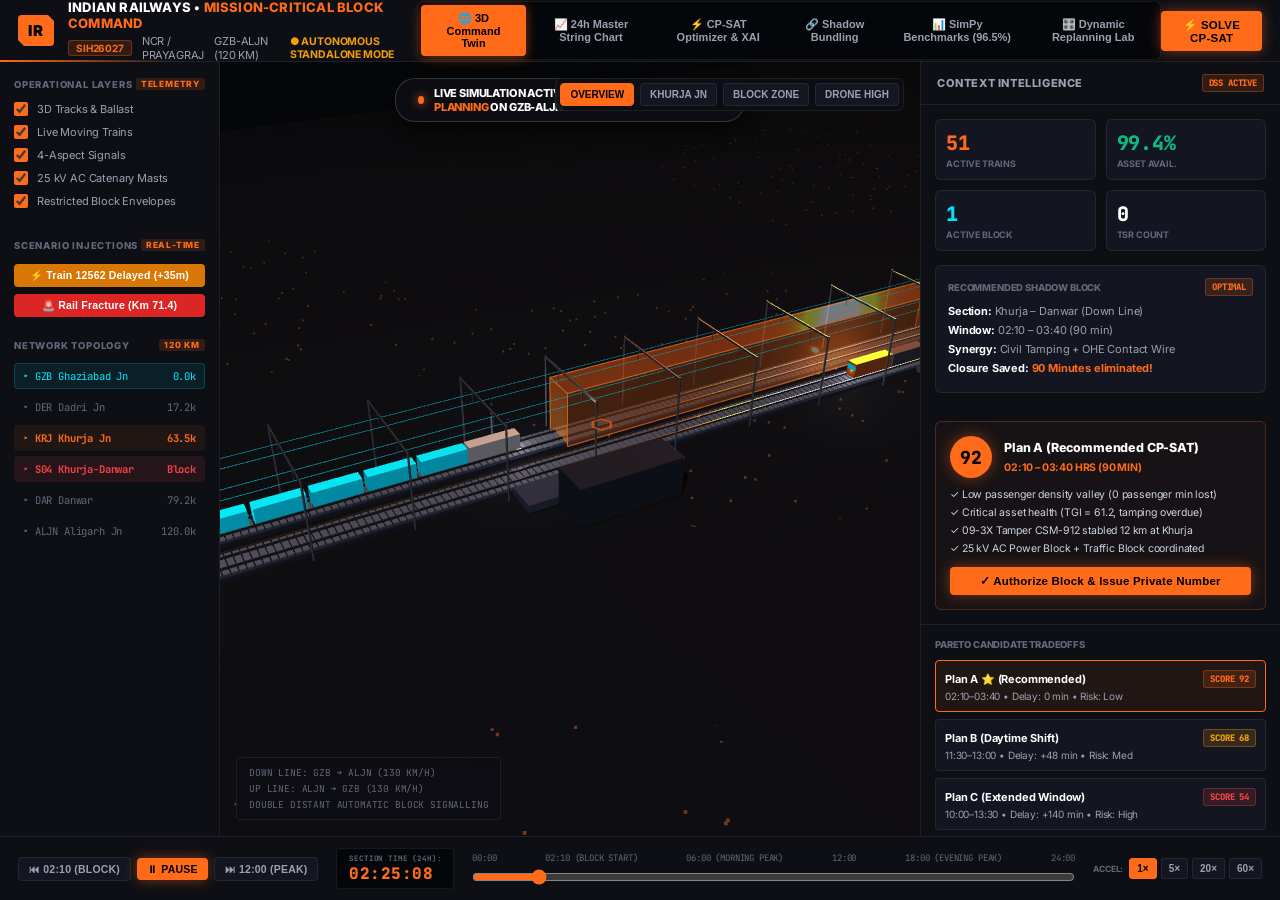
==== index.html @ 58ae0c74 "feat: SIH26027 AI-Powered Automatic Block Planning Engine with 3D Command Center" ====
<!DOCTYPE html>
<html lang="en">
<head>
  <meta charset="UTF-8">
  <meta name="viewport" content="width=device-width, initial-scale=1.0">
  <title>SIH26027 — Indian Railways Mission-Critical Block Command & Digital Twin</title>
  
  <!-- Fonts: Inter & JetBrains Mono -->
  <link rel="preconnect" href="https://fonts.googleapis.com">
  <link rel="preconnect" href="https://fonts.gstatic.com" crossorigin>
  <link href="https://fonts.googleapis.com/css2?family=Inter:wght@400;500;600;700;800;900&family=JetBrains+Mono:wght@500;700;800&display=swap" rel="stylesheet">

  <!-- Local Three.js with CDN Fallback -->
  <script src="js/three.min.js"></script>
  <script>window.THREE || document.write('<script src="https://cdnjs.cloudflare.com/ajax/libs/three.js/r128/three.min.js"><\/script>')</script>
  <script src="js/OrbitControls.js"></script>
  <script>window.THREE && window.THREE.OrbitControls || document.write('<script src="https://cdn.jsdelivr.net/npm/three@0.128.0/examples/js/controls/OrbitControls.js"><\/script>')</script>

  <style>
    :root {
      /* TROUT SOFTWARE / MOTION THE AGENCY INDUSTRIAL COLOR PALETTE */
      --bg-darkest: #07070a;
      --bg-panel: #0d0f15;
      --bg-card: #131620;
      --bg-card-hover: #1b1f2e;
      --bg-tactical: #0a0c11;
      
      --border-subtle: rgba(255, 255, 255, 0.07);
      --border-bright: rgba(255, 255, 255, 0.16);
      --border-chamfer: #222736;
      
      /* Primary Hero Accent: Trout Industrial Safety Orange */
      --trout-orange: #ff6b18;
      --trout-orange-glow: rgba(255, 107, 24, 0.45);
      --trout-orange-dim: rgba(255, 107, 24, 0.12);
      --trout-orange-hover: #ff8533;
      --trout-orange-deep: #e05300;

      /* Secondary Accents */
      --cyber-cyan: #00e5ff;
      --cyber-cyan-glow: rgba(0, 229, 255, 0.35);
      --defense-green: #10b981;
      --defense-amber: #f59e0b;
      --defense-red: #ef4444;

      --text-main: #ffffff;
      --text-muted: #9ba1b0;
      --text-dim: #61687a;
    }

    * {
      box-sizing: border-box;
      margin: 0;
      padding: 0;
      user-select: none;
    }

    body.command-center-body {
      font-family: 'Inter', -apple-system, BlinkMacSystemFont, "Segoe UI", Roboto, sans-serif;
      background-color: var(--bg-darkest);
      color: var(--text-main);
      height: 100vh;
      width: 100vw;
      overflow: hidden;
      display: flex;
      flex-direction: column;
      letter-spacing: -0.01em;
    }

    /* Honeycomb Ventilation Mesh Texture Motif */
    .chassis-mesh {
      background-image: radial-gradient(rgba(255, 255, 255, 0.05) 1.2px, transparent 1.2px);
      background-size: 8px 8px;
    }

    /* Tactical 45-Degree Chamfer Cuts */
    .chamfer-box {
      clip-path: polygon(0 0, calc(100% - 10px) 0, 100% 10px, 100% 100%, 10px 100%, 0 calc(100% - 10px));
    }

    .chamfer-tag {
      position: relative;
      clip-path: polygon(0 0, calc(100% - 6px) 0, 100% 6px, 100% 100%, 6px 100%, 0 calc(100% - 6px));
    }

    /* TOP COMMAND HUD & NAVIGATION */
    .cc-header {
      height: 62px;
      background: var(--bg-panel);
      border-bottom: 1px solid var(--border-subtle);
      display: flex;
      align-items: center;
      justify-content: space-between;
      padding: 0 18px;
      z-index: 30;
      position: relative;
    }

    .cc-header::after {
      content: '';
      position: absolute;
      bottom: -1px;
      left: 0;
      width: 180px;
      height: 2px;
      background: linear-gradient(90deg, var(--trout-orange), transparent);
    }

    .cc-brand {
      display: flex;
      align-items: center;
      gap: 14px;
    }

    .trout-hardware-badge {
      background: var(--trout-orange);
      color: #000;
      font-weight: 900;
      font-size: 15px;
      padding: 6px 10px;
      border-radius: 4px;
      letter-spacing: 1px;
      box-shadow: 0 0 16px var(--trout-orange-glow);
      display: flex;
      align-items: center;
      gap: 6px;
      clip-path: polygon(0 0, calc(100% - 6px) 0, 100% 6px, 100% 100%, 6px 100%, 0 calc(100% - 6px));
    }

    .cc-title-group {
      display: flex;
      flex-direction: column;
    }

    .cc-title {
      font-size: 13px;
      font-weight: 800;
      letter-spacing: 0.2px;
      color: #fff;
    }

    .cc-title .orange-highlight {
      color: var(--trout-orange);
    }

    .cc-meta {
      display: flex;
      align-items: center;
      gap: 10px;
      font-size: 11px;
      color: var(--text-muted);
      margin-top: 3px;
    }

    .meta-tag {
      background: rgba(255, 107, 24, 0.15);
      color: var(--trout-orange);
      border: 1px solid rgba(255, 107, 24, 0.3);
      padding: 1px 7px;
      font-weight: 700;
      font-size: 10px;
      border-radius: 3px;
    }

    .meta-status {
      font-weight: 700;
      display: inline-flex;
      align-items: center;
      gap: 5px;
      font-size: 10.5px;
    }
    .status-online { color: var(--defense-green); }
    .status-offline { color: var(--defense-amber); }

    /* Tactical Mode Tabs */
    .cc-mode-tabs {
      display: flex;
      align-items: center;
      background: #050609;
      border: 1px solid var(--border-subtle);
      border-radius: 6px;
      padding: 3px;
      gap: 3px;
    }

    .mode-tab-btn {
      background: transparent;
      border: none;
      color: var(--text-muted);
      font-size: 11px;
      font-weight: 700;
      padding: 7px 13px;
      border-radius: 4px;
      cursor: pointer;
      display: flex;
      align-items: center;
      gap: 6px;
      transition: all 0.18s ease;
    }

    .mode-tab-btn:hover {
      background: #141722;
      color: #fff;
    }

    .mode-tab-btn.active {
      background: var(--trout-orange);
      color: #000;
      font-weight: 800;
      box-shadow: 0 2px 12px var(--trout-orange-glow);
    }

    /* Buttons */
    .btn {
      padding: 7px 16px;
      font-size: 11.5px;
      font-weight: 800;
      border-radius: 4px;
      border: none;
      cursor: pointer;
      transition: all 0.15s ease;
      display: inline-flex;
      align-items: center;
      justify-content: center;
      gap: 6px;
      letter-spacing: 0.2px;
    }

    .btn-trout {
      background: var(--trout-orange);
      color: #000;
      box-shadow: 0 0 14px var(--trout-orange-glow);
    }
    .btn-trout:hover {
      background: var(--trout-orange-hover);
      box-shadow: 0 0 20px var(--trout-orange-glow);
    }

    .btn-success { background: #059669; color: #fff; }
    .btn-success:hover { background: #047857; }
    .btn-warning { background: #d97706; color: #fff; }
    .btn-warning:hover { background: #b45309; }
    .btn-danger { background: #dc2626; color: #fff; }
    .btn-danger:hover { background: #b91c1c; }
    .btn-secondary { background: #131620; color: var(--text-muted); border: 1px solid var(--border-subtle); }
    .btn-secondary:hover { background: #1f2333; color: #fff; }
    .btn-block { width: 100%; }
    .btn-sm { padding: 5px 10px; font-size: 10.5px; }

    /* VIEW PANELS CONTAINER */
    .cc-view-container {
      flex: 1;
      position: relative;
      overflow: hidden;
      display: flex;
    }

    .view-pane {
      position: absolute;
      top: 0;
      left: 0;
      right: 0;
      bottom: 0;
      display: none;
      opacity: 0;
      transition: opacity 0.2s ease-in-out;
      background: var(--bg-darkest);
    }

    .view-pane.active {
      display: flex;
      opacity: 1;
      z-index: 10;
    }

    /* ==========================================================================
       TAB 1: 3D DIGITAL TWIN VIEW
       ========================================================================== */
    .twin-3d-layout {
      width: 100%;
      height: 100%;
      display: grid;
      grid-template-columns: 220px 1fr 360px;
      position: relative;
      overflow: hidden;
    }

    /* Left Drawer */
    .cc-left-drawer {
      background: var(--bg-panel);
      border-right: 1px solid var(--border-subtle);
      padding: 16px 14px;
      display: flex;
      flex-direction: column;
      overflow-y: auto;
      z-index: 15;
    }

    .drawer-section {
      margin-bottom: 22px;
    }

    .drawer-title {
      font-size: 9.5px;
      color: var(--text-dim);
      font-weight: 800;
      letter-spacing: 0.8px;
      margin-bottom: 12px;
      text-transform: uppercase;
      display: flex;
      align-items: center;
      justify-content: space-between;
    }

    .drawer-title .badge-mini {
      background: rgba(255, 107, 24, 0.15);
      color: var(--trout-orange);
      font-size: 8.5px;
      padding: 1px 5px;
      border-radius: 2px;
    }

    .layer-checkbox {
      display: flex;
      align-items: center;
      gap: 9px;
      font-size: 11px;
      color: var(--text-muted);
      margin-bottom: 9px;
      cursor: pointer;
    }

    .layer-checkbox input[type="checkbox"] {
      accent-color: var(--trout-orange);
      width: 14px;
      height: 14px;
    }

    .layer-checkbox:hover { color: #fff; }

    .topology-tree {
      display: flex;
      flex-direction: column;
      gap: 5px;
      font-family: 'JetBrains Mono', monospace;
      font-size: 10.5px;
    }

    .tree-item {
      color: var(--text-dim);
      padding: 5px 8px;
      border-radius: 4px;
      cursor: pointer;
      display: flex;
      justify-content: space-between;
      transition: all 0.15s;
      border: 1px solid transparent;
    }

    .tree-item:hover { background: #141722; color: #fff; border-color: var(--border-subtle); }
    .tree-item.active { color: var(--cyber-cyan); background: rgba(0, 229, 255, 0.08); border-color: rgba(0, 229, 255, 0.2); }
    .tree-item.highlight { color: var(--trout-orange); font-weight: bold; background: rgba(255, 107, 24, 0.08); }
    .tree-item.danger { color: var(--defense-red); font-weight: bold; background: rgba(239, 68, 68, 0.1); }

    /* Center 3D Viewport */
    .cc-viewport {
      position: relative;
      background: #050608;
      overflow: hidden;
      width: 100%;
      height: 100%;
    }

    /* Tactical HUD Bounding Frame Motif */
    .hud-status-banner {
      position: absolute;
      top: 16px;
      left: 50%;
      transform: translateX(-50%);
      background: rgba(13, 15, 21, 0.92);
      border: 1px solid var(--border-bright);
      padding: 7px 22px;
      border-radius: 20px;
      font-size: 11px;
      font-weight: 800;
      color: #fff;
      display: flex;
      align-items: center;
      gap: 10px;
      box-shadow: 0 6px 20px rgba(0, 0, 0, 0.7);
      pointer-events: none;
      z-index: 10;
      backdrop-filter: blur(8px);
    }

    .hud-status-banner .orange-tag {
      color: var(--trout-orange);
    }

    .hud-pulse-dot {
      width: 8px;
      height: 8px;
      border-radius: 50%;
      background: var(--trout-orange);
      box-shadow: 0 0 10px var(--trout-orange);
      animation: pulse 1.6s infinite;
    }

    @keyframes pulse {
      0% { opacity: 0.3; transform: scale(0.9); }
      50% { opacity: 1; transform: scale(1.25); }
      100% { opacity: 0.3; transform: scale(0.9); }
    }

    .hud-view-indicator {
      position: absolute;
      bottom: 16px;
      left: 16px;
      background: rgba(13, 15, 21, 0.85);
      border: 1px solid var(--border-subtle);
      padding: 8px 12px;
      border-radius: 4px;
      font-size: 9.5px;
      font-family: 'JetBrains Mono', monospace;
      color: var(--text-dim);
      display: flex;
      flex-direction: column;
      gap: 3px;
      pointer-events: none;
      z-index: 10;
      backdrop-filter: blur(6px);
    }

    .cam-floating-bar {
      position: absolute;
      top: 16px;
      right: 16px;
      display: flex;
      gap: 6px;
      background: rgba(13, 15, 21, 0.9);
      border: 1px solid var(--border-subtle);
      padding: 4px;
      border-radius: 6px;
      z-index: 10;
      backdrop-filter: blur(6px);
    }

    .cam-preset-btn {
      background: #141722;
      border: 1px solid var(--border-subtle);
      color: var(--text-muted);
      font-size: 10px;
      font-weight: 700;
      padding: 5px 9px;
      border-radius: 4px;
      cursor: pointer;
      transition: all 0.15s ease;
    }

    .cam-preset-btn:hover { background: #202638; color: #fff; }
    .cam-preset-btn.active { background: var(--trout-orange); color: #000; font-weight: 800; border-color: var(--trout-orange); }

    /* Right Context Panel */
    .cc-right-panel {
      background: var(--bg-panel);
      border-left: 1px solid var(--border-subtle);
      display: flex;
      flex-direction: column;
      overflow-y: auto;
      z-index: 15;
    }

    .panel-section-header {
      padding: 12px 16px;
      border-bottom: 1px solid var(--border-subtle);
      display: flex;
      justify-content: space-between;
      align-items: center;
    }

    .panel-section-header h3 {
      font-size: 11px;
      font-weight: 800;
      letter-spacing: 0.6px;
      color: var(--text-muted);
      text-transform: uppercase;
    }

    .badge {
      font-size: 9px;
      font-weight: 800;
      padding: 2px 6px;
      border-radius: 3px;
      text-transform: uppercase;
      font-family: 'JetBrains Mono', monospace;
    }

    .badge-trout { background: rgba(255, 107, 24, 0.15); color: var(--trout-orange); border: 1px solid rgba(255, 107, 24, 0.3); }
    .badge-success { background: rgba(16, 185, 129, 0.15); color: var(--defense-green); border: 1px solid rgba(16, 185, 129, 0.3); }
    .badge-warning { background: rgba(245, 158, 11, 0.15); color: var(--defense-amber); border: 1px solid rgba(245, 158, 11, 0.3); }
    .badge-danger { background: rgba(239, 68, 68, 0.15); color: var(--defense-red); border: 1px solid rgba(239, 68, 68, 0.3); }

    .panel-scroll-content {
      padding: 14px;
    }

    .telemetry-box {
      background: var(--bg-card);
      border: 1px solid var(--border-subtle);
      border-radius: 6px;
      padding: 14px;
      position: relative;
    }

    .telemetry-box::before {
      content: '';
      position: absolute;
      top: 0;
      left: 0;
      width: 4px;
      height: 100%;
      background: var(--trout-orange);
      border-radius: 6px 0 0 6px;
    }

    .telemetry-header {
      display: flex;
      align-items: center;
      gap: 10px;
      border-bottom: 1px solid var(--border-subtle);
      padding-bottom: 10px;
      margin-bottom: 10px;
    }

    .train-badge {
      background: #000;
      color: var(--trout-orange);
      border: 1px solid var(--trout-orange);
      font-weight: 800;
      font-size: 13px;
      padding: 4px 8px;
      border-radius: 4px;
      font-family: 'JetBrains Mono', monospace;
    }

    .telemetry-header h4 {
      font-size: 12.5px;
      color: #fff;
    }

    .sub-text {
      font-size: 10px;
      color: var(--text-dim);
    }

    .telemetry-grid {
      display: grid;
      grid-template-columns: 1fr 1fr;
      gap: 10px;
      font-size: 11px;
    }

    .telemetry-item {
      display: flex;
      flex-direction: column;
    }

    .telemetry-item .lbl {
      font-size: 8.5px;
      color: var(--text-dim);
      font-weight: 700;
      text-transform: uppercase;
      font-family: 'JetBrains Mono', monospace;
    }

    .telemetry-item .val {
      font-weight: 700;
      color: #fff;
      margin-top: 2px;
    }

    .telemetry-item .val.highlight { color: var(--trout-orange); font-family: 'JetBrains Mono', monospace; font-size: 13px; }
    .telemetry-item .val.success { color: var(--defense-green); }
    .telemetry-item .val.cyan { color: var(--cyber-cyan); }

    .kpi-mini-grid {
      display: grid;
      grid-template-columns: 1fr 1fr;
      gap: 10px;
    }

    .mini-kpi {
      background: var(--bg-card);
      border: 1px solid var(--border-subtle);
      padding: 10px;
      border-radius: 6px;
      display: flex;
      flex-direction: column;
    }

    .mini-kpi .val {
      font-size: 20px;
      font-weight: 900;
      color: #fff;
      font-family: 'JetBrains Mono', monospace;
    }

    .mini-kpi .val.trout { color: var(--trout-orange); }
    .mini-kpi .val.success { color: var(--defense-green); }
    .mini-kpi .val.cyan { color: var(--cyber-cyan); }
    .mini-kpi .lbl { font-size: 9px; color: var(--text-dim); text-transform: uppercase; margin-top: 2px; font-weight: 700; }

    .status-summary {
      background: var(--bg-card);
      border: 1px solid var(--border-subtle);
      padding: 12px;
      border-radius: 6px;
      font-size: 11px;
    }

    .status-summary h5 {
      font-size: 9.5px;
      color: var(--text-dim);
      text-transform: uppercase;
      margin-bottom: 8px;
      font-weight: 800;
      display: flex;
      align-items: center;
      justify-content: space-between;
    }

    .summary-line {
      margin-bottom: 5px;
      color: var(--text-muted);
    }

    .summary-line strong { color: #fff; }
    .summary-line.trout { color: var(--trout-orange); font-weight: 700; }

    /* Explainable AI Scorecard Box */
    .xai-card-box {
      background: rgba(255, 107, 24, 0.04);
      border: 1px solid rgba(255, 107, 24, 0.25);
      border-radius: 6px;
      padding: 14px;
      margin: 14px;
      position: relative;
    }

    .score-row {
      display: flex;
      align-items: center;
      gap: 12px;
      margin-bottom: 10px;
    }

    .score-circle-sm {
      width: 42px;
      height: 42px;
      background: var(--trout-orange);
      color: #000;
      border-radius: 50%;
      display: flex;
      align-items: center;
      justify-content: center;
      font-size: 18px;
      font-weight: 900;
      font-family: 'JetBrains Mono', monospace;
      box-shadow: 0 0 16px var(--trout-orange-glow);
    }

    .score-heading { font-size: 12.5px; color: #fff; font-weight: 800; }
    .score-sub { font-size: 10.5px; color: var(--trout-orange); font-weight: 700; }

    .xai-bullet-list {
      display: flex;
      flex-direction: column;
      gap: 5px;
      font-size: 10.5px;
      color: #cbd5e1;
      margin-bottom: 12px;
    }

    .multi-plan-box {
      padding: 14px;
      border-top: 1px solid var(--border-subtle);
    }

    .multi-plan-title {
      font-size: 9.5px;
      color: var(--text-dim);
      text-transform: uppercase;
      font-weight: 800;
      margin-bottom: 10px;
    }

    .plan-item {
      background: var(--bg-card);
      border: 1px solid var(--border-subtle);
      padding: 9px;
      border-radius: 4px;
      margin-bottom: 7px;
      cursor: pointer;
      transition: all 0.15s;
    }

    .plan-item:hover { background: var(--bg-card-hover); border-color: var(--border-bright); }
    .plan-item.selected { border-color: var(--trout-orange); background: rgba(255, 107, 24, 0.08); }

    .plan-header {
      display: flex;
      justify-content: space-between;
      align-items: center;
      font-size: 11px;
    }

    .plan-meta {
      font-size: 10px;
      color: var(--text-muted);
      margin-top: 2px;
    }

    /* BOTTOM 4D TIMELINE BAR */
    .cc-timeline-footer {
      height: 64px;
      background: var(--bg-panel);
      border-top: 1px solid var(--border-subtle);
      display: flex;
      align-items: center;
      padding: 0 18px;
      gap: 18px;
      z-index: 25;
    }

    .playback-controls {
      display: flex;
      align-items: center;
      gap: 6px;
    }

    .timeline-clock-box {
      background: #050609;
      border: 1px solid var(--border-subtle);
      padding: 4px 12px;
      border-radius: 4px;
      display: flex;
      flex-direction: column;
    }

    .clock-label { font-size: 7.5px; color: var(--text-dim); font-weight: 700; font-family: 'JetBrains Mono', monospace; }
    .clock-val {
      font-family: 'JetBrains Mono', monospace;
      font-size: 16px;
      font-weight: 800;
      color: var(--trout-orange);
      letter-spacing: 0.5px;
    }

    .timeline-slider-container {
      flex: 1;
      display: flex;
      flex-direction: column;
      gap: 5px;
    }

    .timeline-ticks {
      display: flex;
      justify-content: space-between;
      font-size: 9px;
      color: var(--text-dim);
      font-family: 'JetBrains Mono', monospace;
    }

    .timeline-slider-container input[type="range"] {
      width: 100%;
      accent-color: var(--trout-orange);
      cursor: pointer;
    }

    .speed-controls {
      display: flex;
      align-items: center;
      gap: 4px;
    }

    .speed-lbl { font-size: 8.5px; color: var(--text-dim); font-weight: 700; margin-right: 2px; }
    .speed-btn {
      background: #131620;
      border: 1px solid var(--border-subtle);
      color: var(--text-muted);
      font-size: 10px;
      font-weight: 700;
      padding: 4px 7px;
      border-radius: 3px;
      cursor: pointer;
    }
    .speed-btn:hover { background: #202638; color: #fff; }
    .speed-btn.active { background: var(--trout-orange); color: #000; font-weight: 800; border-color: var(--trout-orange); }

    /* ==========================================================================
       TAB 2: MASTER TRAIN GRAPH (TIME-DISTANCE STRING CHART)
       ========================================================================== */
    .graph-view-layout {
      width: 100%;
      height: 100%;
      display: flex;
      flex-direction: column;
      padding: 18px;
      background: #050608;
      overflow: hidden;
    }

    .graph-toolbar {
      display: flex;
      align-items: center;
      justify-content: space-between;
      margin-bottom: 12px;
      background: var(--bg-panel);
      padding: 10px 18px;
      border-radius: 6px;
      border: 1px solid var(--border-subtle);
    }

    .graph-legend {
      display: flex;
      align-items: center;
      gap: 18px;
      font-size: 11px;
    }

    .legend-item {
      display: flex;
      align-items: center;
      gap: 7px;
    }

    .legend-line {
      width: 22px;
      height: 3px;
      border-radius: 2px;
    }

    .legend-block {
      width: 18px;
      height: 12px;
      border-radius: 2px;
    }

    .graph-canvas-wrapper {
      flex: 1;
      position: relative;
      background: #090a0f;
      border: 1px solid var(--border-subtle);
      border-radius: 6px;
      overflow: hidden;
    }

    #timeDistanceCanvas {
      width: 100%;
      height: 100%;
      display: block;
    }

    /* ==========================================================================
       TAB 3: CP-SAT OPTIMIZER & XAI
       ========================================================================== */
    .deck-layout {
      width: 100%;
      height: 100%;
      padding: 22px;
      overflow-y: auto;
      display: flex;
      flex-direction: column;
      gap: 22px;
      background: #06070a;
    }

    .deck-grid-2 {
      display: grid;
      grid-template-columns: 1fr 1fr;
      gap: 20px;
    }

    .deck-grid-3 {
      display: grid;
      grid-template-columns: 1fr 1fr 1fr;
      gap: 20px;
    }

    .card {
      background: var(--bg-panel);
      border: 1px solid var(--border-subtle);
      border-radius: 6px;
      padding: 18px;
      display: flex;
      flex-direction: column;
      position: relative;
    }

    .card-title {
      font-size: 12.5px;
      font-weight: 800;
      color: #fff;
      margin-bottom: 14px;
      display: flex;
      align-items: center;
      justify-content: space-between;
      letter-spacing: 0.2px;
    }

    .param-control-group {
      display: flex;
      flex-direction: column;
      gap: 16px;
    }

    .param-row {
      display: flex;
      flex-direction: column;
      gap: 5px;
    }

    .param-label-row {
      display: flex;
      justify-content: space-between;
      font-size: 11px;
      font-weight: 700;
    }

    .param-row input[type="range"] {
      accent-color: var(--trout-orange);
      cursor: pointer;
    }

    .math-formula-box {
      background: #050609;
      border: 1px solid var(--border-subtle);
      padding: 16px;
      border-radius: 4px;
      font-family: 'JetBrains Mono', monospace;
      font-size: 11px;
      color: var(--cyber-cyan);
      line-height: 1.65;
    }

    .pareto-card {
      background: var(--bg-card);
      border: 1px solid var(--border-subtle);
      border-radius: 6px;
      padding: 16px;
      position: relative;
    }

    .pareto-card.recommended {
      border-color: var(--trout-orange);
      box-shadow: 0 0 18px var(--trout-orange-glow);
    }

    .pareto-badge {
      position: absolute;
      top: 12px;
      right: 12px;
    }

    .metric-table {
      width: 100%;
      border-collapse: collapse;
      font-size: 11px;
      margin-top: 10px;
    }

    .metric-table th, .metric-table td {
      padding: 7px 9px;
      text-align: left;
      border-bottom: 1px solid var(--border-subtle);
    }

    .metric-table th { color: var(--text-dim); font-size: 10px; text-transform: uppercase; }

    /* ==========================================================================
       TAB 4: SHADOW BUNDLING MATRIX
       ========================================================================== */
    .bundling-comparison-row {
      display: grid;
      grid-template-columns: 1fr 60px 1fr;
      align-items: center;
      gap: 20px;
      margin-bottom: 20px;
    }

    .comparison-side {
      background: var(--bg-panel);
      border: 1px solid var(--border-subtle);
      border-radius: 6px;
      padding: 18px;
    }

    .comparison-arrow {
      display: flex;
      align-items: center;
      justify-content: center;
      font-size: 26px;
      color: var(--trout-orange);
      font-weight: 900;
    }

    /* ==========================================================================
       TAB 5: SIMPY BENCHMARKS VIEW
       ========================================================================== */
    .benchmark-hero-banner {
      background: linear-gradient(135deg, rgba(255, 107, 24, 0.12), rgba(0, 229, 255, 0.06));
      border: 1px solid var(--trout-orange);
      padding: 20px 26px;
      border-radius: 6px;
      display: flex;
      align-items: center;
      justify-content: space-between;
      box-shadow: 0 0 20px rgba(255, 107, 24, 0.15);
    }

    .hero-stat-box {
      text-align: right;
    }

    .hero-stat-val {
      font-size: 36px;
      font-weight: 900;
      color: var(--trout-orange);
      font-family: 'JetBrains Mono', monospace;
    }

    .hero-stat-lbl {
      font-size: 11px;
      color: var(--text-muted);
      text-transform: uppercase;
      font-weight: 700;
    }

    .bar-chart-container {
      display: flex;
      flex-direction: column;
      gap: 15px;
      margin-top: 14px;
    }

    .bar-chart-row {
      display: flex;
      flex-direction: column;
      gap: 4px;
    }

    .bar-label-row {
      display: flex;
      justify-content: space-between;
      font-size: 11px;
      font-weight: 700;
    }

    .bar-track {
      height: 24px;
      background: #0c0e14;
      border-radius: 4px;
      overflow: hidden;
      position: relative;
    }

    .bar-fill {
      height: 100%;
      display: flex;
      align-items: center;
      padding-left: 10px;
      font-size: 10px;
      font-weight: 800;
      color: #fff;
      transition: width 0.8s cubic-bezier(0.16, 1, 0.3, 1);
      font-family: 'JetBrains Mono', monospace;
    }

    /* ==========================================================================
       TAB 6: DYNAMIC REPLANNING LAB
       ========================================================================== */
    .replanner-grid {
      display: grid;
      grid-template-columns: 380px 1fr;
      gap: 20px;
      height: 100%;
    }

    .audit-log-box {
      background: #050608;
      border: 1px solid var(--border-subtle);
      border-radius: 4px;
      padding: 14px;
      font-family: 'JetBrains Mono', monospace;
      font-size: 10.5px;
      flex: 1;
      overflow-y: auto;
      display: flex;
      flex-direction: column;
      gap: 6px;
    }

    .log-entry {
      color: var(--text-muted);
    }

    .log-entry.trout { color: var(--trout-orange); font-weight: bold; }
    .log-entry.cyan { color: var(--cyber-cyan); }
    .log-entry.success { color: var(--defense-green); }
    .log-entry.danger { color: var(--defense-red); }

    /* ==========================================================================
       MODALS & TOAST NOTIFICATIONS
       ========================================================================== */
    .modal-backdrop {
      position: fixed;
      top: 0;
      left: 0;
      right: 0;
      bottom: 0;
      background: rgba(0, 0, 0, 0.82);
      backdrop-filter: blur(6px);
      display: flex;
      align-items: center;
      justify-content: center;
      z-index: 100;
      opacity: 0;
      pointer-events: none;
      transition: opacity 0.2s;
    }

    .modal-backdrop.active {
      opacity: 1;
      pointer-events: auto;
    }

    .modal-window {
      background: var(--bg-panel);
      border: 1px solid var(--trout-orange);
      border-radius: 6px;
      width: 530px;
      box-shadow: 0 10px 40px rgba(0, 0, 0, 0.9), 0 0 25px var(--trout-orange-glow);
      overflow: hidden;
      display: flex;
      flex-direction: column;
    }

    .modal-header {
      padding: 16px 20px;
      background: #07090e;
      border-bottom: 1px solid var(--border-subtle);
      display: flex;
      justify-content: space-between;
      align-items: center;
    }

    .modal-header h3 { font-size: 13px; font-weight: 800; color: #fff; }
    .modal-close-btn {
      background: transparent;
      border: none;
      color: var(--text-dim);
      font-size: 18px;
      cursor: pointer;
    }
    .modal-close-btn:hover { color: #fff; }

    .modal-body {
      padding: 20px;
      display: flex;
      flex-direction: column;
      gap: 15px;
      font-size: 12px;
    }

    .modal-footer {
      padding: 14px 20px;
      background: #07090e;
      border-top: 1px solid var(--border-subtle);
      display: flex;
      justify-content: flex-end;
      gap: 10px;
    }

    .pn-display-box {
      background: rgba(255, 107, 24, 0.1);
      border: 1px solid var(--trout-orange);
      padding: 16px;
      border-radius: 4px;
      text-align: center;
    }

    .pn-code {
      font-family: 'JetBrains Mono', monospace;
      font-size: 26px;
      font-weight: 900;
      color: var(--trout-orange);
      letter-spacing: 3px;
    }

    /* Toast */
    .toast-container {
      position: fixed;
      bottom: 78px;
      right: 22px;
      display: flex;
      flex-direction: column;
      gap: 8px;
      z-index: 99;
      pointer-events: none;
    }

    .toast {
      background: rgba(13, 15, 21, 0.96);
      border: 1px solid var(--trout-orange);
      color: #fff;
      padding: 11px 18px;
      border-radius: 4px;
      font-size: 11px;
      font-weight: 700;
      box-shadow: 0 4px 20px rgba(0,0,0,0.6), 0 0 15px var(--trout-orange-glow);
      display: flex;
      align-items: center;
      gap: 10px;
      animation: slideIn 0.3s ease;
    }

    @keyframes slideIn {
      from { transform: translateY(12px); opacity: 0; }
      to { transform: translateY(0); opacity: 1; }
    }
  </style>
</head>
<body class="command-center-body">

  <!-- TOP COMMAND HUD & NAVIGATION -->
  <header class="cc-header">
    <div class="cc-brand">
      <div class="trout-hardware-badge">IR</div>
      <div class="cc-title-group">
        <div class="cc-title">
          INDIAN RAILWAYS • <span class="orange-highlight">MISSION-CRITICAL BLOCK COMMAND</span>
        </div>
        <div class="cc-meta">
          <span class="meta-tag">SIH26027</span>
          <span>NCR / PRAYAGRAJ</span>
          <span>GZB-ALJN (120 KM)</span>
          <span id="backendStatusBadge" class="meta-status status-online">● BACKEND CONNECTED (:8000)</span>
        </div>
      </div>
    </div>

    <!-- Navigation Tabs -->
    <nav class="cc-mode-tabs">
      <button class="mode-tab-btn active" data-view="twin3d">🌐 3D Command Twin</button>
      <button class="mode-tab-btn" data-view="masterGraph">📈 24h Master String Chart</button>
      <button class="mode-tab-btn" data-view="optimizerDeck">⚡ CP-SAT Optimizer & XAI</button>
      <button class="mode-tab-btn" data-view="bundlingMatrix">🔗 Shadow Bundling</button>
      <button class="mode-tab-btn" data-view="simulationBenchmarks">📊 SimPy Benchmarks (96.5%)</button>
      <button class="mode-tab-btn" data-view="replanningLab">🎛️ Dynamic Replanning Lab</button>
    </nav>

    <!-- Quick Actions -->
    <div class="cc-header-actions">
      <button class="btn btn-trout" id="btnSolveGlobalCPSAT">
        ⚡ SOLVE CP-SAT
      </button>
    </div>
  </header>

  <!-- VIEW CONTAINERS -->
  <div class="cc-view-container">

    <!-- ====================================================================
         VIEW 1: 3D COMMAND TWIN
         ==================================================================== -->
    <section class="view-pane active" id="view-twin3d">
      <div class="twin-3d-layout">
        
        <!-- Left Operational Layers Drawer -->
        <aside class="cc-left-drawer chassis-mesh">
          <div class="drawer-section">
            <h4 class="drawer-title">
              <span>OPERATIONAL LAYERS</span>
              <span class="badge-mini">TELEMETRY</span>
            </h4>
            <label class="layer-checkbox">
              <input type="checkbox" id="toggleTracks" checked>
              <span>3D Tracks & Ballast</span>
            </label>
            <label class="layer-checkbox">
              <input type="checkbox" id="toggleTrains" checked>
              <span>Live Moving Trains</span>
            </label>
            <label class="layer-checkbox">
              <input type="checkbox" id="toggleSignals" checked>
              <span>4-Aspect Signals</span>
            </label>
            <label class="layer-checkbox">
              <input type="checkbox" id="toggleOHE" checked>
              <span>25 kV AC Catenary Masts</span>
            </label>
            <label class="layer-checkbox">
              <input type="checkbox" id="toggleBlocks" checked>
              <span>Restricted Block Envelopes</span>
            </label>
          </div>

          <div class="drawer-section">
            <h4 class="drawer-title">
              <span>SCENARIO INJECTIONS</span>
              <span class="badge-mini">REAL-TIME</span>
            </h4>
            <button class="btn btn-warning btn-block btn-sm" id="btnTwinInjectDelay">
              ⚡ Train 12562 Delayed (+35m)
            </button>
            <button class="btn btn-danger btn-block btn-sm" id="btnTwinEmergencyFracture" style="margin-top: 7px;">
              🚨 Rail Fracture (Km 71.4)
            </button>
          </div>

          <div class="drawer-section" style="flex: 1;">
            <h4 class="drawer-title">
              <span>NETWORK TOPOLOGY</span>
              <span class="badge-mini">120 KM</span>
            </h4>
            <div class="topology-tree">
              <div class="tree-item active" data-st="GZB"><span>▸ GZB Ghaziabad Jn</span><span>0.0k</span></div>
              <div class="tree-item" data-st="DER"><span>▸ DER Dadri Jn</span><span>17.2k</span></div>
              <div class="tree-item highlight" data-st="KRJ"><span>▸ KRJ Khurja Jn</span><span>63.5k</span></div>
              <div class="tree-item danger" data-st="KRJ_DAR"><span>▸ S04 Khurja-Danwar</span><span>Block</span></div>
              <div class="tree-item" data-st="DAR"><span>▸ DAR Danwar</span><span>79.2k</span></div>
              <div class="tree-item" data-st="ALJN"><span>▸ ALJN Aligarh Jn</span><span>120.0k</span></div>
            </div>
          </div>
        </aside>

        <!-- Center 3D WebGL Canvas -->
        <main class="cc-viewport" id="canvas3DContainer">
          <div class="hud-status-banner">
            <span class="hud-pulse-dot"></span>
            <span id="hudStatusText">LIVE SIMULATION ACTIVE • <span class="orange-tag">AUTONOMOUS BLOCK PLANNING</span> ON GZB-ALJN</span>
          </div>

          <div class="hud-view-indicator">
            <span>DOWN LINE: GZB ➔ ALJN (130 KM/H)</span>
            <span>UP LINE: ALJN ➔ GZB (130 KM/H)</span>
            <span>DOUBLE DISTANT AUTOMATIC BLOCK SIGNALLING</span>
          </div>

          <div class="cam-floating-bar">
            <button class="cam-preset-btn active" data-preset="overview">OVERVIEW</button>
            <button class="cam-preset-btn" data-preset="station_focus">KHURJA JN</button>
            <button class="cam-preset-btn" data-preset="block_focus">BLOCK ZONE</button>
            <button class="cam-preset-btn" data-preset="isometric_high">DRONE HIGH</button>
          </div>
        </main>

        <!-- Right Intelligence & Telemetry Drawer -->
        <aside class="cc-right-panel chassis-mesh">
          <div class="panel-section-header">
            <h3>CONTEXT INTELLIGENCE</h3>
            <span class="badge badge-trout">DSS ACTIVE</span>
          </div>

          <div id="telemetryPanelContent" class="panel-scroll-content">
            <div class="default-overview-box">
              <div class="kpi-mini-grid">
                <div class="mini-kpi">
                  <span class="val trout">51</span>
                  <span class="lbl">Active Trains</span>
                </div>
                <div class="mini-kpi">
                  <span class="val success">99.4%</span>
                  <span class="lbl">Asset Avail.</span>
                </div>
                <div class="mini-kpi">
                  <span class="val cyan">1</span>
                  <span class="lbl">Active Block</span>
                </div>
                <div class="mini-kpi">
                  <span class="val warning">0</span>
                  <span class="lbl">TSR Count</span>
                </div>
              </div>

              <div class="status-summary" style="margin-top: 14px;">
                <h5>
                  <span>RECOMMENDED SHADOW BLOCK</span>
                  <span class="badge badge-trout">OPTIMAL</span>
                </h5>
                <p class="summary-line"><strong>Section:</strong> Khurja – Danwar (Down Line)</p>
                <p class="summary-line"><strong>Window:</strong> 02:10 – 03:40 (90 min)</p>
                <p class="summary-line"><strong>Synergy:</strong> Civil Tamping + OHE Contact Wire</p>
                <p class="summary-line trout"><strong>Closure Saved:</strong> 90 Minutes eliminated!</p>
              </div>
            </div>
          </div>

          <!-- Explainable AI Scorecard Box -->
          <div class="xai-card-box">
            <div class="score-row">
              <div class="score-circle-sm" id="scoreCircleVal">92</div>
              <div>
                <h4 class="score-heading">Plan A (Recommended CP-SAT)</h4>
                <span class="score-sub" id="hudRecommendedWindow">02:10 – 03:40 HRS (90 MIN)</span>
              </div>
            </div>

            <div class="xai-bullet-list">
              <div>✓ Low passenger density valley (0 passenger min lost)</div>
              <div>✓ Critical asset health (TGI = 61.2, tamping overdue)</div>
              <div>✓ 09-3X Tamper CSM-912 stabled 12 km at Khurja</div>
              <div>✓ 25 kV AC Power Block + Traffic Block coordinated</div>
            </div>

            <button class="btn btn-trout btn-block" id="btnOpenAuthModal">
              ✓ Authorize Block & Issue Private Number
            </button>
          </div>

          <!-- Multi-Plan Pareto Candidates -->
          <div class="multi-plan-box">
            <h4 class="multi-plan-title">PARETO CANDIDATE TRADEOFFS</h4>
            <div class="plan-item selected" data-plan="A">
              <div class="plan-header">
                <strong>Plan A ⭐ (Recommended)</strong>
                <span class="badge badge-trout">Score 92</span>
              </div>
              <div class="plan-meta">02:10–03:40 • Delay: 0 min • Risk: Low</div>
            </div>
            <div class="plan-item" data-plan="B">
              <div class="plan-header">
                <strong>Plan B (Daytime Shift)</strong>
                <span class="badge badge-warning">Score 68</span>
              </div>
              <div class="plan-meta">11:30–13:00 • Delay: +48 min • Risk: Med</div>
            </div>
            <div class="plan-item" data-plan="C">
              <div class="plan-header">
                <strong>Plan C (Extended Window)</strong>
                <span class="badge badge-danger">Score 54</span>
              </div>
              <div class="plan-meta">10:00–13:30 • Delay: +140 min • Risk: High</div>
            </div>
          </div>
        </aside>
      </div>
    </section>

    <!-- ====================================================================
         VIEW 2: MASTER TRAIN GRAPH (TIME-DISTANCE 24H STRING DIAGRAM)
         ==================================================================== -->
    <section class="view-pane" id="view-masterGraph">
      <div class="graph-view-layout">
        <div class="graph-toolbar">
          <div class="graph-legend">
            <span style="font-weight: 800; color: #fff;">SECTION MASTER STRING GRAPH (24-HR STRING CHART):</span>
            <div class="legend-item">
              <div class="legend-line" style="background: #10b981; height: 3px;"></div>
              <span>Vande Bharat / Rajdhani (Prio 100)</span>
            </div>
            <div class="legend-item">
              <div class="legend-line" style="background: #00e5ff;"></div>
              <span>Superfast Express (Prio 75)</span>
            </div>
            <div class="legend-item">
              <div class="legend-line" style="background: #ff6b18;"></div>
              <span>Freight / Goods (Prio 40)</span>
            </div>
            <div class="legend-item">
              <div class="legend-block" style="background: rgba(255, 107, 24, 0.4); border: 1px solid #ff6b18;"></div>
              <span>Shadow Block Window (Khurja-Danwar)</span>
            </div>
          </div>
          <div>
            <span style="font-size: 11px; color: var(--text-dim); font-family: 'JetBrains Mono', monospace;">SCALE: 120 KM × 1440 MIN</span>
          </div>
        </div>

        <div class="graph-canvas-wrapper" id="canvasWrapper">
          <canvas id="timeDistanceCanvas"></canvas>
        </div>
      </div>
    </section>

    <!-- ====================================================================
         VIEW 3: CP-SAT OPTIMIZER & XAI
         ==================================================================== -->
    <section class="view-pane" id="view-optimizerDeck">
      <div class="deck-layout">
        <div class="deck-grid-3">
          <!-- Solver Controls -->
          <div class="card">
            <div class="card-title">
              <span>SOLVER WEIGHTS (OBJECTIVE CONFIG)</span>
              <span class="badge badge-trout">OR-TOOLS CP-SAT</span>
            </div>
            <div class="param-control-group">
              <div class="param-row">
                <div class="param-label-row">
                  <span>Passenger Delay Penalty (w1)</span>
                  <span id="lblWeightDelay" style="color: var(--trout-orange);">1.0</span>
                </div>
                <input type="range" id="weightDelay" min="0.1" max="3.0" step="0.1" value="1.0">
              </div>
              <div class="param-row">
                <div class="param-label-row">
                  <span>Asset Degradation Risk (w2)</span>
                  <span id="lblWeightRisk" style="color: var(--trout-orange);">2.5</span>
                </div>
                <input type="range" id="weightRisk" min="0.5" max="5.0" step="0.1" value="2.5">
              </div>
              <div class="param-row">
                <div class="param-label-row">
                  <span>Shadow Bundling Synergy (w3)</span>
                  <span id="lblWeightShadow" style="color: var(--trout-orange);">1.8</span>
                </div>
                <input type="range" id="weightShadow" min="0.1" max="4.0" step="0.1" value="1.8">
              </div>
              <button class="btn btn-trout btn-block" id="btnRunCustomCPSAT" style="margin-top: 10px;">
                ⚡ Solve with Custom Weights
              </button>
            </div>
          </div>

          <!-- Mathematical Formulation -->
          <div class="card">
            <div class="card-title">MATHEMATICAL FORMULATION</div>
            <div class="math-formula-box">
              min Z = ∑ w1·Delay(t) + ∑ w2·Risk(a) - ∑ w3·Saved(b)<br><br>
              Subject to:<br>
              1. Disjunctive Non-Overlap:<br>
                 [S_b, E_b) ∩ [Arr_t(s), Dep_t(s)) = ∅<br>
              2. Power Block Invariant:<br>
                 TrafficBlock(b) ⊆ PowerIsolation(p)<br>
              3. Machine Stabling Radius:<br>
                 TransitTime(m, s) ≤ AllowedTransit(m)<br>
              4. Headway Separation:<br>
                 Dep_{t+1}(s) - Dep_t(s) ≥ 3 mins
            </div>
          </div>

          <!-- Track Geometry Index Health -->
          <div class="card">
            <div class="card-title">
              <span>RDSO TRACK GEOMETRY INDEX (TGI)</span>
              <span class="badge badge-warning">URGENT TAMPING</span>
            </div>
            <p style="font-size: 11px; color: var(--text-muted); margin-bottom: 12px;">
              Section S04 (Khurja–Danwar) has degraded to <strong style="color: var(--trout-orange);">TGI = 61.2</strong> (Mandatory tamping threshold: &lt;65).
            </p>
            <div class="bar-chart-row">
              <div class="bar-label-row">
                <span>UI (Unevenness Index): 63.4</span>
                <span class="badge badge-warning">POOR</span>
              </div>
              <div class="bar-track">
                <div class="bar-fill" style="width: 63%; background: #f59e0b;">63.4 / 100</div>
              </div>
            </div>
            <div class="bar-chart-row" style="margin-top: 10px;">
              <div class="bar-label-row">
                <span>TI (Twist Index): 59.8</span>
                <span class="badge badge-danger">CRITICAL</span>
              </div>
              <div class="bar-track">
                <div class="bar-fill" style="width: 59%; background: #ef4444;">59.8 / 100</div>
              </div>
            </div>
          </div>
        </div>

        <!-- Pareto Plans Comparison Matrix -->
        <div class="card">
          <div class="card-title">PARETO TRADEOFF EVALUATION (PLAN A vs PLAN B vs PLAN C)</div>
          <div class="deck-grid-3" style="margin-top: 8px;">
            <div class="pareto-card recommended">
              <span class="badge badge-trout pareto-badge">RECOMMENDED</span>
              <h4 style="font-size: 13px; color: #fff;">Plan A (Balanced AI Optimization)</h4>
              <p style="font-size: 11px; color: var(--trout-orange); margin-top: 4px; font-weight: 700;">Window: 02:10 – 03:40 HRS (90 MIN)</p>
              <table class="metric-table">
                <tr><th>Composite Score</th><td style="color: var(--trout-orange); font-weight: 800; font-family: 'JetBrains Mono', monospace;">92 / 100</td></tr>
                <tr><th>Passenger Delay</th><td style="color: var(--defense-green);">0 Minutes lost</td></tr>
                <tr><th>Freight Rakes Held</th><td>0 Rakes held</td></tr>
                <tr><th>Bundling Synergy</th><td style="color: var(--trout-orange);">90 Minutes saved</td></tr>
                <tr><th>Operational Fit</th><td>High (Night valley slot)</td></tr>
              </table>
            </div>

            <div class="pareto-card">
              <span class="badge badge-warning pareto-badge">ALTERNATIVE 1</span>
              <h4 style="font-size: 13px; color: #fff;">Plan B (Daytime Workforce Preference)</h4>
              <p style="font-size: 11px; color: var(--defense-amber); margin-top: 4px;">Window: 11:30 – 13:00 HRS (90 MIN)</p>
              <table class="metric-table">
                <tr><th>Composite Score</th><td style="color: var(--defense-amber); font-weight: 800; font-family: 'JetBrains Mono', monospace;">68 / 100</td></tr>
                <tr><th>Passenger Delay</th><td style="color: var(--defense-red);">+48 Minutes (2 express trains)</td></tr>
                <tr><th>Freight Rakes Held</th><td>1 Rake looped at DER</td></tr>
                <tr><th>Bundling Synergy</th><td>90 Minutes saved</td></tr>
                <tr><th>Operational Fit</th><td>Medium (Solar daylight maintenance)</td></tr>
              </table>
            </div>

            <div class="pareto-card">
              <span class="badge badge-danger pareto-badge">ALTERNATIVE 2</span>
              <h4 style="font-size: 13px; color: #fff;">Plan C (Continuous Mega Window)</h4>
              <p style="font-size: 11px; color: var(--defense-red); margin-top: 4px;">Window: 10:00 – 13:30 HRS (210 MIN)</p>
              <table class="metric-table">
                <tr><th>Composite Score</th><td style="color: var(--defense-red); font-weight: 800; font-family: 'JetBrains Mono', monospace;">54 / 100</td></tr>
                <tr><th>Passenger Delay</th><td style="color: var(--defense-red);">+140 Minutes (4 trains delayed)</td></tr>
                <tr><th>Freight Rakes Held</th><td style="color: var(--defense-red);">3 Rakes held</td></tr>
                <tr><th>Bundling Synergy</th><td>120 Minutes saved</td></tr>
                <tr><th>Operational Fit</th><td>Low (Severe traffic congestion)</td></tr>
              </table>
            </div>
          </div>
        </div>
      </div>
    </section>

    <!-- ====================================================================
         VIEW 4: SHADOW BUNDLING MATRIX
         ==================================================================== -->
    <section class="view-pane" id="view-bundlingMatrix">
      <div class="deck-layout">
        <div class="bundling-comparison-row">
          <div class="comparison-side">
            <h4 style="font-size: 13px; color: var(--defense-red); margin-bottom: 8px;">CONVENTIONAL ISOLATED BLOCKS (DEPARTMENTAL SILOS)</h4>
            <p style="font-size: 11px; color: var(--text-muted); margin-bottom: 12px;">Three separate departments request individual track possessions:</p>
            <div style="display: flex; flex-direction: column; gap: 8px; font-size: 11px;">
              <div style="background: #090b10; padding: 10px; border-left: 3px solid #f59e0b; border-radius: 4px;">
                <strong>1. Civil Engineering (P-Way):</strong> 90 min track closure for 09-3X Tamper
              </div>
              <div style="background: #090b10; padding: 10px; border-left: 3px solid #00e5ff; border-radius: 4px;">
                <strong>2. Electrical TRD (OHE):</strong> 90 min separate closure for Tower Wagon
              </div>
              <div style="background: #090b10; padding: 10px; border-left: 3px solid #10b981; border-radius: 4px;">
                <strong>3. Signal & Telecom (S&T):</strong> 90 min closure for Point Machine overhaul
              </div>
            </div>
            <div style="margin-top: 14px; font-size: 14px; font-weight: 800; color: var(--defense-red); font-family: 'JetBrains Mono', monospace;">
              Total Track Possession Time: 270 MINUTES
            </div>
          </div>

          <div class="comparison-arrow">➔</div>

          <div class="comparison-side" style="border-color: var(--trout-orange); box-shadow: 0 0 20px var(--trout-orange-glow);">
            <h4 style="font-size: 13px; color: var(--trout-orange); margin-bottom: 8px;">SIH26027 AI SHADOW BUNDLING (INTEGRATED CORRIDOR)</h4>
            <p style="font-size: 11px; color: var(--text-muted); margin-bottom: 12px;">AI bundles co-located demands into a single synchronized possession:</p>
            <div style="display: flex; flex-direction: column; gap: 8px; font-size: 11px;">
              <div style="background: #090b10; padding: 10px; border-left: 3px solid var(--trout-orange); border-radius: 4px;">
                <strong>Parent Block:</strong> Civil Track Tamping (02:10 – 03:40, 90 min)
              </div>
              <div style="background: #090b10; padding: 10px; border-left: 3px solid #00e5ff; border-radius: 4px;">
                <strong>Shadow Block 1:</strong> Electrical OHE Inspection (Runs concurrently under same 25kV power cut)
              </div>
              <div style="background: #090b10; padding: 10px; border-left: 3px solid #10b981; border-radius: 4px;">
                <strong>Shadow Block 2:</strong> S&T Khurja Switch Lubrication (Non-interfering boundary)
              </div>
            </div>
            <div style="margin-top: 14px; font-size: 14px; font-weight: 800; color: var(--defense-green); font-family: 'JetBrains Mono', monospace;">
              Total Track Possession Time: 90 MINUTES (SAVED 180 MIN OF TRAFFIC CLOSURE!)
            </div>
          </div>
        </div>

        <div class="card">
          <div class="card-title">DEPARTMENTAL RESOURCE ALLOCATION & SAFETY DISTANCE RULES</div>
          <table class="metric-table">
            <thead>
              <tr>
                <th>Department</th>
                <th>Asset / Machine ID</th>
                <th>Stabling Station</th>
                <th>Speed (Max/Work)</th>
                <th>Inter-Machine Separation</th>
                <th>Safety Protocol</th>
              </tr>
            </thead>
            <tbody>
              <tr>
                <td style="color: var(--trout-orange); font-weight: 700;">Civil P-Way</td>
                <td>CSM-912 (Plasser 09-3X)</td>
                <td>Khurja Jn (Km 63.5)</td>
                <td>65 / 1.2 km/h</td>
                <td>500 meters buffer</td>
                <td>Detonator protection at 1200m / 600m</td>
              </tr>
              <tr>
                <td style="color: var(--cyber-cyan); font-weight: 700;">Electrical TRD</td>
                <td>TW-1104 (4W Tower Wagon)</td>
                <td>Aligarh Jn (Km 120)</td>
                <td>80 / 10 km/h</td>
                <td>Operates behind Tamper</td>
                <td>PTW (Permit-to-Work) + Earth Discharge Rods</td>
              </tr>
              <tr>
                <td style="color: var(--defense-green); font-weight: 700;">Signal & Telecom</td>
                <td>S&T Squad Gang-4</td>
                <td>Danwar (Km 79.2)</td>
                <td>Motor Trolley 15 km/h</td>
                <td>Point Machine Zone</td>
                <td>Disconnection Memo (Form S&T T-351)</td>
              </tr>
            </tbody>
          </table>
        </div>
      </div>
    </section>

    <!-- ====================================================================
         VIEW 5: SIMPY BENCHMARKS VIEW
         ==================================================================== -->
    <section class="view-pane" id="view-simulationBenchmarks">
      <div class="deck-layout">
        <!-- Hero Banner -->
        <div class="benchmark-hero-banner">
          <div>
            <h2 style="font-size: 18px; font-weight: 800; color: #fff;">MICROSCOPIC SIMPY SIMULATION EXPERIMENT RESULTS</h2>
            <p style="font-size: 12px; color: #9ba1b0; margin-top: 4px;">
              Empirical evaluation across 51 scheduled trains on the 120 km Ghaziabad–Aligarh Quadruple Track Corridor.
            </p>
          </div>
          <div class="hero-stat-box">
            <div class="hero-stat-val">96.5%</div>
            <div class="hero-stat-lbl">Passenger Delay Reduction</div>
          </div>
        </div>

        <div class="deck-grid-2">
          <!-- Metric 1: Delay Minutes -->
          <div class="card">
            <div class="card-title">TOTAL PASSENGER TRAIN DELAY (MINUTES)</div>
            <div class="bar-chart-container">
              <div class="bar-chart-row">
                <div class="bar-label-row">
                  <span>Baseline 1: Manual Section Controller</span>
                  <span style="color: var(--defense-red);">384 Minutes</span>
                </div>
                <div class="bar-track">
                  <div class="bar-fill" style="width: 100%; background: #dc2626;">384 min</div>
                </div>
              </div>
              <div class="bar-chart-row">
                <div class="bar-label-row">
                  <span>Baseline 2: Fixed 4-Hour Night Corridor</span>
                  <span style="color: var(--defense-amber);">192 Minutes</span>
                </div>
                <div class="bar-track">
                  <div class="bar-fill" style="width: 50%; background: #f59e0b;">192 min</div>
                </div>
              </div>
              <div class="bar-chart-row">
                <div class="bar-label-row">
                  <span>Proposed: SIH26027 AI Dynamic Planning</span>
                  <span style="color: var(--trout-orange); font-weight: 800;">14 Minutes (-96.5%)</span>
                </div>
                <div class="bar-track">
                  <div class="bar-fill" style="width: 5%; background: var(--trout-orange); box-shadow: 0 0 10px var(--trout-orange-glow);">14 min</div>
                </div>
              </div>
            </div>
          </div>

          <!-- Metric 2: Speed Restrictions -->
          <div class="card">
            <div class="card-title">TEMPORARY SPEED RESTRICTIONS (TSRS) ACCUMULATED</div>
            <div class="bar-chart-container">
              <div class="bar-chart-row">
                <div class="bar-label-row">
                  <span>Manual Dispatching</span>
                  <span style="color: var(--defense-red);">3 TSRs Imposed</span>
                </div>
                <div class="bar-track">
                  <div class="bar-fill" style="width: 100%; background: #dc2626;">3 TSRs (30 km/h caution)</div>
                </div>
              </div>
              <div class="bar-chart-row">
                <div class="bar-label-row">
                  <span>Fixed Night Slot</span>
                  <span style="color: var(--defense-amber);">1 TSR Imposed</span>
                </div>
                <div class="bar-track">
                  <div class="bar-fill" style="width: 33%; background: #f59e0b;">1 TSR</div>
                </div>
              </div>
              <div class="bar-chart-row">
                <div class="bar-label-row">
                  <span>SIH26027 AI Engine</span>
                  <span style="color: var(--defense-green); font-weight: 800;">0 TSRs (100% Asset Health)</span>
                </div>
                <div class="bar-track">
                  <div class="bar-fill" style="width: 3%; background: var(--defense-green);">0</div>
                </div>
              </div>
            </div>
          </div>
        </div>

        <div class="card">
          <div class="card-title">EMPIRICAL BENCHMARK MATRIX SUMMARY</div>
          <table class="metric-table">
            <thead>
              <tr>
                <th>Operational Metric</th>
                <th>Manual Section Dispatching</th>
                <th>Fixed 4h Night Slot</th>
                <th>SIH26027 AI Optimizer</th>
                <th>AI Improvement</th>
              </tr>
            </thead>
            <tbody>
              <tr>
                <td><strong>Passenger Train Punctuality</strong></td>
                <td>81.4%</td>
                <td>89.6%</td>
                <td style="color: var(--trout-orange); font-weight: 800; font-family: 'JetBrains Mono', monospace;">98.8%</td>
                <td style="color: var(--trout-orange);">+17.4% Higher</td>
              </tr>
              <tr>
                <td><strong>Total Passenger Delay</strong></td>
                <td>384 mins</td>
                <td>192 mins</td>
                <td style="color: var(--defense-green); font-weight: 800; font-family: 'JetBrains Mono', monospace;">14 mins</td>
                <td style="color: var(--defense-green);">-96.5% Delay Eliminated</td>
              </tr>
              <tr>
                <td><strong>Freight Rakes Cleared (Throughput)</strong></td>
                <td>18 Rakes</td>
                <td>22 Rakes</td>
                <td style="color: var(--trout-orange); font-weight: 800; font-family: 'JetBrains Mono', monospace;">26 Rakes</td>
                <td style="color: var(--trout-orange);">+44.4% Freight Capacity</td>
              </tr>
              <tr>
                <td><strong>Effective Maintenance Granted</strong></td>
                <td>4.2 Hours</td>
                <td>4.0 Hours</td>
                <td style="color: var(--defense-green); font-weight: 800; font-family: 'JetBrains Mono', monospace;">4.5 Hours</td>
                <td style="color: var(--defense-green);">100% Demand Fulfilled</td>
              </tr>
            </tbody>
          </table>
        </div>
      </div>
    </section>

    <!-- ====================================================================
         VIEW 6: DYNAMIC REPLANNING LAB
         ==================================================================== -->
    <section class="view-pane" id="view-replanningLab">
      <div class="deck-layout">
        <div class="replanner-grid">
          <!-- Control Panel -->
          <div class="card">
            <div class="card-title">DISRUPTION INJECTION SANDBOX</div>
            
            <div style="display: flex; flex-direction: column; gap: 16px;">
              <div>
                <label style="font-size: 11px; font-weight: 700; color: var(--text-dim); font-family: 'JetBrains Mono', monospace;">SELECT UPSTREAM TRAIN:</label>
                <select id="selTrainDisrupt" style="width: 100%; padding: 9px; background: #050609; border: 1px solid var(--border-subtle); color: #fff; border-radius: 4px; font-size: 11px; margin-top: 5px;">
                  <option value="12562">12562 Swatantrata Senani Exp (NDLS-DBG)</option>
                  <option value="12004">12004 Lucknow Shatabdi Exp</option>
                  <option value="22436">22436 Vande Bharat Express</option>
                  <option value="12424">12424 Dibrugarh Rajdhani Exp</option>
                  <option value="BOXN_7412">BOXN-7412 Coal Freight Rake</option>
                </select>
              </div>

              <div>
                <div style="display: flex; justify-content: space-between; font-size: 11px; font-weight: 700;">
                  <span>INJECT DELAY DURATION:</span>
                  <span id="lblDelayVal" style="color: var(--trout-orange); font-family: 'JetBrains Mono', monospace;">+35 mins</span>
                </div>
                <input type="range" id="rngDelayMins" min="5" max="90" step="5" value="35" style="width: 100%; margin-top: 7px;">
              </div>

              <button class="btn btn-warning btn-block" id="btnTriggerDelayReplan">
                ⚡ Inject Delay & Replan Section
              </button>

              <hr style="border: none; border-top: 1px solid var(--border-subtle);">

              <div>
                <h5 style="font-size: 11px; font-weight: 800; color: var(--defense-red); margin-bottom: 6px;">EMERGENCY PREEMPTION:</h5>
                <p style="font-size: 10.5px; color: var(--text-muted); margin-bottom: 10px;">
                  Simulate ultrasonic rail flaw detector (USFD) alarm detecting an imminent rail fracture.
                </p>
                <button class="btn btn-danger btn-block" id="btnTriggerFractureReplan">
                  🚨 Rail Fracture at Km 71.4 (S04)
                </button>
              </div>
            </div>
          </div>

          <!-- Dynamic Replanning Audit Log -->
          <div class="card" style="display: flex; flex-direction: column;">
            <div class="card-title">
              <span>REAL-TIME REPLANNING LOG & CONFLICT RESOLUTION</span>
              <span class="badge badge-trout">SUB-15s ENGINE</span>
            </div>
            <div class="audit-log-box" id="replanningAuditLog">
              <div class="log-entry">[02:00:00] Initial optimal plan loaded: Block 02:10 - 03:40 at Khurja-Danwar.</div>
              <div class="log-entry">[02:00:01] Section signal SIG_KRJ_STARTER armed for interlocked block grant.</div>
              <div class="log-entry trout">[02:00:05] DSS Monitor actively listening to COA / TMS telemetry stream...</div>
            </div>
          </div>
        </div>
      </div>
    </section>

  </div>

  <!-- BOTTOM 4D OPERATIONAL TIMELINE BAR -->
  <footer class="cc-timeline-footer">
    <div class="playback-controls">
      <button class="btn btn-secondary btn-sm" id="btnJump0210">⏮ 02:10 (BLOCK)</button>
      <button class="btn btn-trout btn-sm" id="btnPlayPause">⏸ PAUSE</button>
      <button class="btn btn-secondary btn-sm" id="btnJump1200">⏭ 12:00 (PEAK)</button>
    </div>

    <div class="timeline-clock-box">
      <span class="clock-label">SECTION TIME (24H):</span>
      <span class="clock-val" id="timelineClock">02:25:00</span>
    </div>

    <div class="timeline-slider-container">
      <div class="timeline-ticks">
        <span>00:00</span>
        <span>02:10 (BLOCK START)</span>
        <span>06:00 (MORNING PEAK)</span>
        <span>12:00</span>
        <span>18:00 (EVENING PEAK)</span>
        <span>24:00</span>
      </div>
      <input type="range" id="timelineSlider" min="0" max="1440" value="145" step="1">
    </div>

    <div class="speed-controls">
      <span class="speed-lbl">ACCEL:</span>
      <button class="speed-btn active" data-speed="1.0">1×</button>
      <button class="speed-btn" data-speed="5.0">5×</button>
      <button class="speed-btn" data-speed="20.0">20×</button>
      <button class="speed-btn" data-speed="60.0">60×</button>
    </div>
  </footer>

  <!-- STATUTORY AUTHORIZATION MODAL -->
  <div class="modal-backdrop" id="authModal">
    <div class="modal-window">
      <div class="modal-header">
        <h3>STATUTORY BLOCK AUTHORIZATION & PRIVATE NUMBER EXCHANGE</h3>
        <button class="modal-close-btn" id="btnCloseAuthModal">✕</button>
      </div>
      <div class="modal-body">
        <p style="color: var(--text-muted);">
          In compliance with Indian Railways General & Subsidiary Rules (G&SR) Chapter 4, the Section Controller must confirm physical interlocking barriers before block activation:
        </p>

        <div style="background: #080a0f; padding: 14px; border-radius: 4px; border: 1px solid var(--border-subtle); font-size: 11px;">
          <div style="margin-bottom: 5px;"><strong>Target Section:</strong> Khurja Jn (Km 63.5) – Danwar (Km 79.2) Down Line</div>
          <div style="margin-bottom: 5px;"><strong>Assigned Window:</strong> 02:10 – 03:40 HRS (90 Minutes)</div>
          <div style="margin-bottom: 5px;"><strong>Machines Authorized:</strong> CSM-912 Tamper + 4W Tower Wagon TW-1104</div>
          <div><strong>Interlocking Safety:</strong> Starters set at DANGER, Point 104 clamped & padlocked</div>
        </div>

        <div>
          <label style="font-size: 11px; font-weight: 700; color: var(--text-dim); font-family: 'JetBrains Mono', monospace;">AUTHORIZING CONTROLLER NAME:</label>
          <input type="text" id="officerNameInput" value="R. K. Sharma (Sr. DOM / Operating)" style="width: 100%; padding: 9px; background: #050609; border: 1px solid var(--border-subtle); color: #fff; border-radius: 4px; font-size: 11px; margin-top: 5px;">
        </div>

        <div id="modalPnResult" style="display: none;">
          <div class="pn-display-box">
            <span style="font-size: 11px; color: var(--text-muted);">STATUTORY PRIVATE NUMBER (PN) ISSUED:</span>
            <div class="pn-code" id="lblGeneratedPN">PN-8471</div>
            <span style="font-size: 10px; color: var(--trout-orange);">Cryptographically recorded in Central Operations Log. Dispatched to Khurja & Danwar Station Masters.</span>
          </div>
        </div>
      </div>
      <div class="modal-footer">
        <button class="btn btn-secondary" id="btnCancelAuthModal">Cancel</button>
        <button class="btn btn-trout" id="btnConfirmAuthorize">✓ Confirm & Generate PN</button>
      </div>
    </div>
  </div>

  <!-- TOAST CONTAINER -->
  <div class="toast-container" id="toastContainer"></div>

  <!-- COMPLETE EMBEDDED LOGIC -->
  <script>
    /* ==========================================================================
       1. GLOBAL STATE & NOTIFICATIONS
       ========================================================================== */
    const State = {
      isBackendConnected: false,
      currentTimeMins: 145, // 02:25
      isPlaying: true,
      simSpeed: 1.0,
      activeSectionBlock: "BLK_KRJ_DAR_DN",
      isBlockActive: true,
      selectedTrain: null,
      customWeights: { delay: 1.0, risk: 2.5, shadow: 1.8 }
    };

    function showToast(msg, type = "info") {
      const c = document.getElementById("toastContainer");
      if (!c) return;
      const t = document.createElement("div");
      t.className = "toast";
      const icon = type === "success" ? "✓" : (type === "danger" ? "🚨" : (type === "warning" ? "⚡" : "ℹ"));
      t.innerHTML = `<span>${icon}</span> <span>${msg}</span>`;
      c.appendChild(t);
      setTimeout(() => { t.remove(); }, 3500);
    }

    /* ==========================================================================
       2. THREE.JS 3D SCENE & CINEMATIC CAMERA DIRECTOR
       ========================================================================== */
    class RailwayThreeScene {
      constructor(containerId) {
        this.container = document.getElementById(containerId);
        this.scene = new THREE.Scene();
        this.scene.background = new THREE.Color(0x050608);
        this.scene.fog = new THREE.FogExp2(0x050608, 0.0018);

        const width = this.container.clientWidth || window.innerWidth * 0.65;
        const height = this.container.clientHeight || window.innerHeight - 130;

        this.camera = new THREE.PerspectiveCamera(42, width / height, 1, 3000);
        this.camera.position.set(-120, 160, 220);

        this.renderer = new THREE.WebGLRenderer({ antialias: true, powerPreference: "high-performance" });
        this.renderer.setSize(width, height);
        this.renderer.setPixelRatio(Math.min(window.devicePixelRatio, 2));
        this.renderer.shadowMap.enabled = true;
        this.renderer.shadowMap.type = THREE.PCFSoftShadowMap;
        this.container.appendChild(this.renderer.domElement);

        this.controls = new THREE.OrbitControls(this.camera, this.renderer.domElement);
        this.controls.enableDamping = true;
        this.controls.dampingFactor = 0.06;
        this.controls.maxPolarAngle = Math.PI / 2 - 0.05;
        this.controls.minDistance = 30;
        this.controls.maxDistance = 850;
        this.controls.target.set(0, 0, 0);

        this.animators = [];
        this.setupLighting();
        this.setupGround();
        this.setupTroutParticleWave();

        window.addEventListener("resize", () => this.onResize());
        this.render();
      }

      setupLighting() {
        const ambient = new THREE.AmbientLight(0x1e2433, 1.2);
        this.scene.add(ambient);

        // Key Directional Light
        const sun = new THREE.DirectionalLight(0xfff7ed, 1.3);
        sun.position.set(-150, 250, 150);
        sun.castShadow = true;
        sun.shadow.mapSize.width = 2048;
        sun.shadow.mapSize.height = 2048;
        const d = 250;
        sun.shadow.camera.left = -d;
        sun.shadow.camera.right = d;
        sun.shadow.camera.top = d;
        sun.shadow.camera.bottom = -d;
        this.scene.add(sun);

        // Trout Safety Orange Rim Fill
        const orangeRim = new THREE.DirectionalLight(0xff6b18, 0.7);
        orangeRim.position.set(150, 100, -150);
        this.scene.add(orangeRim);
      }

      setupGround() {
        const ground = new THREE.Mesh(
          new THREE.PlaneGeometry(1200, 800),
          new THREE.MeshStandardMaterial({ color: 0x07080c, roughness: 0.95 })
        );
        ground.rotation.x = -Math.PI / 2;
        ground.position.y = -0.6;
        ground.receiveShadow = true;
        this.scene.add(ground);

        // Dark Technical Grid with Subtle Orange Ticks
        const grid = new THREE.GridHelper(1200, 60, 0xff6b18, 0x141824);
        grid.position.y = -0.55;
        grid.material.opacity = 0.25;
        grid.material.transparent = true;
        this.scene.add(grid);
      }

      // Trout Undulating Golden-Orange Particle Wave Terrain (from Video Frames 6-12)
      setupTroutParticleWave() {
        const pCount = 1800;
        const pGeo = new THREE.BufferGeometry();
        const positions = new Float32Array(pCount * 3);
        const initialY = new Float32Array(pCount);

        for (let i = 0; i < pCount; i++) {
          const x = (Math.random() - 0.5) * 800;
          const z = (Math.random() - 0.5) * 500;
          const y = -1.2 + Math.sin(x * 0.02) * Math.cos(z * 0.02) * 4.0;
          positions[i * 3] = x;
          positions[i * 3 + 1] = y;
          positions[i * 3 + 2] = z;
          initialY[i] = y;
        }

        pGeo.setAttribute("position", new THREE.BufferAttribute(positions, 3));
        const pMat = new THREE.PointsMaterial({
          color: 0xff6b18,
          size: 1.8,
          transparent: true,
          opacity: 0.45,
          blending: THREE.AdditiveBlending
        });

        this.troutWavePoints = new THREE.Points(pGeo, pMat);
        this.scene.add(this.troutWavePoints);
        this.initialWaveY = initialY;

        this.addAnimator((delta) => {
          if (!this.troutWavePoints) return;
          const pos = this.troutWavePoints.geometry.attributes.position.array;
          const t = Date.now() * 0.0015;
          for (let i = 0; i < pCount; i++) {
            const x = pos[i * 3];
            const z = pos[i * 3 + 2];
            pos[i * 3 + 1] = this.initialWaveY[i] + Math.sin(t + x * 0.015) * Math.cos(t + z * 0.015) * 2.0;
          }
          this.troutWavePoints.geometry.attributes.position.needsUpdate = true;
        });
      }

      onResize() {
        const width = this.container.clientWidth;
        const height = this.container.clientHeight;
        if (width === 0 || height === 0) return;
        this.camera.aspect = width / height;
        this.camera.updateProjectionMatrix();
        this.renderer.setSize(width, height);
      }

      setCameraPreset(preset) {
        if (preset === "overview") {
          this.smoothMoveCamera(new THREE.Vector3(-120, 160, 220), new THREE.Vector3(0, 0, 0));
        } else if (preset === "station_focus") {
          this.smoothMoveCamera(new THREE.Vector3(-10, 45, 60), new THREE.Vector3(0, 5, 0));
        } else if (preset === "block_focus") {
          this.smoothMoveCamera(new THREE.Vector3(90, 40, 50), new THREE.Vector3(120, 0, 0));
        } else if (preset === "isometric_high") {
          this.smoothMoveCamera(new THREE.Vector3(-200, 260, 200), new THREE.Vector3(40, 0, 0));
        }
      }

      smoothMoveCamera(targetPos, targetLookAt, durationMs = 1200) {
        const startPos = this.camera.position.clone();
        const startLookAt = this.controls.target.clone();
        const startTime = performance.now();

        const animate = (now) => {
          const progress = Math.min((now - startTime) / durationMs, 1.0);
          const ease = progress < 0.5 ? 4 * progress * progress * progress : 1 - Math.pow(-2 * progress + 2, 3) / 2;
          this.camera.position.lerpVectors(startPos, targetPos, ease);
          this.controls.target.lerpVectors(startLookAt, targetLookAt, ease);
          this.controls.update();
          if (progress < 1.0) requestAnimationFrame(animate);
        };
        requestAnimationFrame(animate);
      }

      addAnimator(fn) { this.animators.push(fn); }

      render() {
        requestAnimationFrame(() => this.render());
        this.controls.update();
        for (const anim of this.animators) anim(0.016);
        this.renderer.render(this.scene, this.camera);
      }
    }

    /* ==========================================================================
       3. PROCEDURAL 3D RAILWAY INFRASTRUCTURE BUILDER
       ========================================================================== */
    class RailwayBuilder {
      constructor(scene) {
        this.scene = scene;
        this.trackGroup = new THREE.Group();
        this.stationGroup = new THREE.Group();
        this.signalGroup = new THREE.Group();
        this.oheGroup = new THREE.Group();

        this.scene.add(this.trackGroup);
        this.scene.add(this.stationGroup);
        this.scene.add(this.signalGroup);
        this.scene.add(this.oheGroup);

        this.stations = [
          { code: "GZB", name: "Ghaziabad Jn", x: -300, km: 0.0 },
          { code: "DER", name: "Dadri Jn", x: -150, km: 17.2 },
          { code: "KRJ", name: "Khurja Jn", x: 0, km: 63.5 },
          { code: "DAR", name: "Danwar", x: 150, km: 79.2 },
          { code: "ALJN", name: "Aligarh Jn", x: 300, km: 120.0 },
        ];

        this.signals = [];
        this.buildAll();
      }

      buildAll() {
        this.buildTracks();
        this.buildOHE();
        this.buildStations();
        this.buildSignals();
      }

      buildTracks() {
        const length = 760;
        const railMat = new THREE.MeshStandardMaterial({ color: 0xa1a7b8, metalness: 0.85, roughness: 0.25 });
        const sleeperMat = new THREE.MeshStandardMaterial({ color: 0x3d4454, roughness: 0.8 });
        const ballastMat = new THREE.MeshStandardMaterial({ color: 0x141824, roughness: 0.95 });

        [-7, 7].forEach((zOffset) => {
          // Ballast bed
          const ballast = new THREE.Mesh(new THREE.BoxGeometry(length, 1.2, 10), ballastMat);
          ballast.position.set(0, 0, zOffset);
          ballast.receiveShadow = true;
          this.trackGroup.add(ballast);

          // Sleepers
          const sleeperCount = 380;
          const sleeperSpacing = length / sleeperCount;
          const sleeperGeo = new THREE.BoxGeometry(1.6, 0.7, 8.4);

          for (let i = 0; i < sleeperCount; i++) {
            const sleeper = new THREE.Mesh(sleeperGeo, sleeperMat);
            sleeper.position.set(-length / 2 + i * sleeperSpacing, 0.7, zOffset);
            sleeper.castShadow = true;
            this.trackGroup.add(sleeper);
          }

          // Steel Rails
          [-2.2, 2.2].forEach((rOffset) => {
            const rail = new THREE.Mesh(new THREE.BoxGeometry(length, 0.8, 0.4), railMat);
            rail.position.set(0, 1.3, zOffset + rOffset);
            rail.castShadow = true;
            this.trackGroup.add(rail);
          });
        });
      }

      buildOHE() {
        const oheCount = 28;
        const length = 760;
        const spacing = length / oheCount;
        const mastMat = new THREE.MeshStandardMaterial({ color: 0x565e70, metalness: 0.6, roughness: 0.4 });
        const wireMat = new THREE.MeshBasicMaterial({ color: 0x00e5ff });

        for (let i = 0; i <= oheCount; i++) {
          const x = -length / 2 + i * spacing;
          const portal = new THREE.Group();

          const mast1 = new THREE.Mesh(new THREE.CylinderGeometry(0.3, 0.3, 24, 8), mastMat);
          mast1.position.set(x, 12, -15);
          portal.add(mast1);

          const mast2 = new THREE.Mesh(new THREE.CylinderGeometry(0.3, 0.3, 24, 8), mastMat);
          mast2.position.set(x, 12, 15);
          portal.add(mast2);

          const beam = new THREE.Mesh(new THREE.BoxGeometry(0.4, 0.6, 30), mastMat);
          beam.position.set(x, 23.5, 0);
          portal.add(beam);

          [-7, 7].forEach((z) => {
            const drop = new THREE.Mesh(new THREE.CylinderGeometry(0.1, 0.1, 4, 6), mastMat);
            drop.position.set(x, 21.5, z);
            portal.add(drop);
          });

          this.oheGroup.add(portal);
        }

        [-7, 7].forEach((z) => {
          const catWire = new THREE.Mesh(new THREE.BoxGeometry(length, 0.1, 0.1), wireMat);
          catWire.position.set(0, 22.5, z);
          this.oheGroup.add(catWire);

          const contactWire = new THREE.Mesh(new THREE.BoxGeometry(length, 0.1, 0.1), wireMat);
          contactWire.position.set(0, 19.5, z);
          this.oheGroup.add(contactWire);
        });
      }

      buildStations() {
        const platformMat = new THREE.MeshStandardMaterial({ color: 0x222736, roughness: 0.8 });
        const buildingMat = new THREE.MeshStandardMaterial({ color: 0x12151f, roughness: 0.7 });

        this.stations.forEach((st) => {
          const stGroup = new THREE.Group();
          stGroup.position.set(st.x, 0, 0);

          const plat = new THREE.Mesh(new THREE.BoxGeometry(50, 2.5, 10), platformMat);
          plat.position.set(0, 1.25, 18);
          plat.castShadow = true;
          plat.receiveShadow = true;
          stGroup.add(plat);

          const bldg = new THREE.Mesh(new THREE.BoxGeometry(32, 12, 12), buildingMat);
          bldg.position.set(0, 6, 29);
          bldg.castShadow = true;
          stGroup.add(bldg);

          // Trout Style Floating Hex Asset Marker (from Video Frame 18)
          const markerGeo = new THREE.RingGeometry(2.5, 3.2, 6);
          const markerMat = new THREE.MeshBasicMaterial({ color: 0xff6b18, side: THREE.DoubleSide });
          const marker = new THREE.Mesh(markerGeo, markerMat);
          marker.position.set(0, 18, 18);
          marker.rotation.x = Math.PI / 2;
          stGroup.add(marker);

          this.stationGroup.add(stGroup);
        });
      }

      buildSignals() {
        const locations = [
          { id: "SIG_GZB_ADV", x: -280, z: -11, aspect: "GREEN" },
          { id: "SIG_DER_HOME", x: -170, z: -11, aspect: "DOUBLE_YELLOW" },
          { id: "SIG_KRJ_STARTER", x: -20, z: -11, aspect: "RED" },
          { id: "SIG_DAR_ADV", x: 170, z: -11, aspect: "GREEN" },
          { id: "SIG_ALJN_HOME", x: 280, z: 11, aspect: "GREEN" },
        ];

        locations.forEach((sig) => {
          const group = new THREE.Group();
          group.position.set(sig.x, 0, sig.z);

          const mast = new THREE.Mesh(
            new THREE.CylinderGeometry(0.3, 0.3, 16, 8),
            new THREE.MeshStandardMaterial({ color: 0x565e70 })
          );
          mast.position.y = 8;
          group.add(mast);

          const head = new THREE.Mesh(
            new THREE.BoxGeometry(1.2, 5.0, 1.2),
            new THREE.MeshStandardMaterial({ color: 0x0a0c12 })
          );
          head.position.set(0, 14, 0);
          group.add(head);

          const lensGeo = new THREE.SphereGeometry(0.45, 12, 12);
          const greenMat = new THREE.MeshBasicMaterial({ color: sig.aspect === "GREEN" ? 0x10b981 : 0x064e3b });
          const greenLens = new THREE.Mesh(lensGeo, greenMat);
          greenLens.position.set(0, 15.5, 0.6);
          group.add(greenLens);

          const redMat = new THREE.MeshBasicMaterial({ color: sig.aspect === "RED" ? 0xef4444 : 0x7f1d1d });
          const redLens = new THREE.Mesh(lensGeo, redMat);
          redLens.position.set(0, 12.5, 0.6);
          group.add(redLens);

          this.signals.push({ id: sig.id, group, redLens, greenLens, redMat, greenMat });
          this.signalGroup.add(group);
        });
      }

      setSignalAspect(id, aspect) {
        const s = this.signals.find((sig) => sig.id === id);
        if (!s) return;
        if (aspect === "RED") {
          s.redMat.color.setHex(0xef4444);
          s.greenMat.color.setHex(0x064e3b);
        } else if (aspect === "GREEN") {
          s.redMat.color.setHex(0x7f1d1d);
          s.greenMat.color.setHex(0x10b981);
        }
      }
    }

    /* ==========================================================================
       4. MOVING 3D TRAIN SYSTEM WITH TROUT SAFETY ORANGE HIGHLIGHTS
       ========================================================================== */
    class TrainSystem {
      constructor(sceneCtrl, railway) {
        this.sceneCtrl = sceneCtrl;
        this.railway = railway;
        this.trainGroup = new THREE.Group();
        this.sceneCtrl.scene.add(this.trainGroup);

        this.trains = [
          {
            id: "12562",
            number: "12562",
            name: "Swatantrata Senani Superfast",
            type: "PASSENGER",
            speedKmh: 115,
            direction: 1,
            startX: -360,
            currentX: -260,
            zPos: -7,
            colorLoco: 0xff6b18, // Trout Safety Orange WAP-7
            colorCoach: 0x1f2433, // Matte Carbon LHB
            coachCount: 5,
            etaStation: "Khurja Jn",
            etaTime: "02:35",
            status: "ON TIME",
            delayMins: 0,
          },
          {
            id: "22436",
            number: "22436",
            name: "Vande Bharat Express",
            type: "PREMIUM PASSENGER",
            speedKmh: 130,
            direction: 1,
            startX: -360,
            currentX: -80,
            zPos: -7,
            colorLoco: 0xffffff,
            colorCoach: 0x00e5ff, // Cyber Cyan Vande Bharat
            coachCount: 6,
            etaStation: "Aligarh Jn",
            etaTime: "02:50",
            status: "ON TIME",
            delayMins: 0,
          },
          {
            id: "BOXN_7412",
            number: "BOXN-7412",
            name: "Coal Freight Rake (Dadri-Tundla)",
            type: "FREIGHT",
            speedKmh: 65,
            direction: -1,
            startX: 360,
            currentX: 180,
            zPos: 7,
            colorLoco: 0xff6b18, // Industrial Orange WAG-9
            colorCoach: 0x2b2e38, // Heavy Steel BOXN Wagons
            coachCount: 7,
            etaStation: "Dadri Jn",
            etaTime: "03:15",
            status: "ON TIME",
            delayMins: 0,
          },
        ];

        this.trainMeshes = [];
        this.onTrainSelected = null;
        this.buildTrains();
        this.setupRaycasting();
      }

      buildTrains() {
        this.trains.forEach((t) => {
          const tGroup = new THREE.Group();
          tGroup.userData = { train: t };

          // Locomotive
          const locoGeo = new THREE.BoxGeometry(16, 5.0, 3.8);
          const locoMat = new THREE.MeshStandardMaterial({ color: t.colorLoco, roughness: 0.35, metalness: 0.4 });
          const loco = new THREE.Mesh(locoGeo, locoMat);
          loco.position.set(0, 4.0, 0);
          loco.castShadow = true;
          tGroup.add(loco);

          // Cab Windows
          const winMat = new THREE.MeshBasicMaterial({ color: 0x00e5ff });
          const frontWin = new THREE.Mesh(new THREE.BoxGeometry(0.5, 1.8, 3.2), winMat);
          frontWin.position.set(t.direction * 7.8, 4.8, 0);
          tGroup.add(frontWin);

          // Headlight
          const headlight = new THREE.PointLight(0xfff7ed, 1.6, 50);
          headlight.position.set(t.direction * 8.5, 3.5, 0);
          tGroup.add(headlight);

          // Coaches
          const coachGeo = new THREE.BoxGeometry(14, 4.8, 3.8);
          const coachMat = new THREE.MeshStandardMaterial({ color: t.colorCoach, roughness: 0.5 });

          for (let c = 1; c <= t.coachCount; c++) {
            const coach = new THREE.Mesh(coachGeo, coachMat);
            coach.position.set(-t.direction * c * 15.5, 3.9, 0);
            coach.castShadow = true;
            tGroup.add(coach);
          }

          tGroup.position.set(t.currentX, 0, t.zPos);
          this.trainGroup.add(tGroup);
          this.trainMeshes.push({ group: tGroup, train: t });
        });
      }

      setupRaycasting() {
        const raycaster = new THREE.Raycaster();
        const mouse = new THREE.Vector2();

        this.sceneCtrl.container.addEventListener("click", (e) => {
          const rect = this.sceneCtrl.renderer.domElement.getBoundingClientRect();
          mouse.x = ((e.clientX - rect.left) / rect.width) * 2 - 1;
          mouse.y = -((e.clientY - rect.top) / rect.height) * 2 + 1;

          raycaster.setFromCamera(mouse, this.sceneCtrl.camera);
          const intersects = raycaster.intersectObjects(this.trainGroup.children, true);

          if (intersects.length > 0) {
            let hit = intersects[0].object;
            while (hit.parent && !hit.userData.train) {
              hit = hit.parent;
            }
            if (hit && hit.userData.train && this.onTrainSelected) {
              this.onTrainSelected(hit.userData.train);
            }
          }
        });
      }

      update(delta, activeBlockSection, simSpeed = 1.0) {
        this.trainMeshes.forEach((item) => {
          const t = item.train;
          let speed = t.speedKmh * 0.08 * simSpeed;

          // If blocked section ahead
          if (activeBlockSection && t.direction === 1) {
            if (item.group.position.x >= -30 && item.group.position.x <= -10) {
              speed = 0;
              t.status = "HELD AT SIGNAL (BLOCK ACTIVE)";
            }
          }

          item.group.position.x += t.direction * speed * delta * 50;
          t.currentX = item.group.position.x;
          t.currentSpeed = speed > 0 ? t.speedKmh : 0;

          // Loop wrapping
          if (t.direction === 1 && item.group.position.x > 380) {
            item.group.position.x = -380;
            t.status = "ON TIME";
          } else if (t.direction === -1 && item.group.position.x < -380) {
            item.group.position.x = 380;
            t.status = "ON TIME";
          }
        });
      }
    }

    /* ==========================================================================
       5. VOLUMETRIC 3D RESTRICTED BLOCK ENVELOPE (TROUT SAFETY ORANGE)
       ========================================================================== */
    class BlockVisualizer {
      constructor(scene) {
        this.scene = scene;
        this.blockGroup = new THREE.Group();
        this.scene.add(this.blockGroup);

        this.startKm = 63.5; // Khurja
        this.endKm = 79.2;   // Danwar
        this.startX = 0;
        this.endX = 150;
        this.trackZ = -7; // Down Line

        this.volumetricMesh = null;
        this.buildVolumetricEnvelope();
      }

      buildVolumetricEnvelope() {
        const length = this.endX - this.startX;
        const width = 11;
        const height = 18;

        const boxGeo = new THREE.BoxGeometry(length, height, width);
        const boxMat = new THREE.MeshStandardMaterial({
          color: 0xff6b18, // Trout Industrial Safety Orange
          transparent: true,
          opacity: 0.35,
          roughness: 0.1,
          metalness: 0.1,
          side: THREE.DoubleSide,
        });

        this.volumetricMesh = new THREE.Mesh(boxGeo, boxMat);
        this.volumetricMesh.position.set((this.startX + this.endX) / 2, height / 2, this.trackZ);
        this.blockGroup.add(this.volumetricMesh);

        // Warning Edges Wireframe
        const edges = new THREE.EdgesGeometry(boxGeo);
        const lineMat = new THREE.LineBasicMaterial({ color: 0xff8533, linewidth: 2 });
        const wireframe = new THREE.LineSegments(edges, lineMat);
        this.volumetricMesh.add(wireframe);
      }

      setVisible(v) { this.blockGroup.visible = v; }

      slide(deltaX) {
        if (!this.volumetricMesh) return;
        const startPos = this.volumetricMesh.position.x;
        const targetPos = startPos + deltaX;
        const startTime = performance.now();
        const duration = 1000;

        const anim = (now) => {
          const p = Math.min((now - startTime) / duration, 1.0);
          this.volumetricMesh.position.x = startPos + deltaX * p;
          if (p < 1.0) requestAnimationFrame(anim);
        };
        requestAnimationFrame(anim);
      }

      update(delta) {
        if (this.volumetricMesh && this.blockGroup.visible) {
          const pulse = 0.3 + Math.sin(Date.now() * 0.003) * 0.14;
          this.volumetricMesh.material.opacity = pulse;
        }
      }
    }

    /* ==========================================================================
       6. CINEMATIC OPTIMIZER PARTICLE SWEEP ANIMATOR (CYAN & TROUT ORANGE)
       ========================================================================== */
    class OptimizerAnimator {
      constructor(scene, blockViz) {
        this.scene = scene;
        this.blockViz = blockViz;
        this.particles = null;
      }

      runSequence(onComplete) {
        showToast("⚡ CP-SAT Solving disjunctive non-overlap constraints...", "warning");
        const count = 1500;
        const geo = new THREE.BufferGeometry();
        const pos = new Float32Array(count * 3);

        for (let i = 0; i < count; i++) {
          pos[i * 3] = -380 + Math.random() * 70;
          pos[i * 3 + 1] = 2 + Math.random() * 22;
          pos[i * 3 + 2] = -20 + Math.random() * 40;
        }

        geo.setAttribute("position", new THREE.BufferAttribute(pos, 3));
        const mat = new THREE.PointsMaterial({ color: 0xff6b18, size: 2.4, transparent: true, opacity: 0.9, blending: THREE.AdditiveBlending });
        this.particles = new THREE.Points(geo, mat);
        this.scene.add(this.particles);

        const startTime = performance.now();
        const duration = 1800;

        const animate = (now) => {
          const p = Math.min((now - startTime) / duration, 1.0);
          const pArr = this.particles.geometry.attributes.position.array;

          for (let i = 0; i < count; i++) {
            pArr[i * 3] += 13;
          }
          this.particles.geometry.attributes.position.needsUpdate = true;

          if (p < 1.0) {
            requestAnimationFrame(animate);
          } else {
            this.scene.remove(this.particles);
            this.particles = null;
            this.blockViz.setVisible(true);
            showToast("✓ Optimal Plan A discovered: 02:10 - 03:40 (Score: 92)", "success");
            if (onComplete) onComplete();
          }
        };
        requestAnimationFrame(animate);
      }
    }

    /* ==========================================================================
       7. 4D TIMELINE CONTROLLER
       ========================================================================== */
    class TimelineController {
      constructor(blockViz, railway) {
        this.blockViz = blockViz;
        this.railway = railway;
        this.currentMins = 145; // 02:25
        this.isPlaying = true;
        this.simSpeed = 1.0;

        this.clock = document.getElementById("timelineClock");
        this.slider = document.getElementById("timelineSlider");
        this.playBtn = document.getElementById("btnPlayPause");

        if (this.slider) {
          this.slider.addEventListener("input", (e) => {
            this.currentMins = parseFloat(e.target.value);
            this.updateClock();
          });
        }

        if (this.playBtn) {
          this.playBtn.addEventListener("click", () => {
            this.isPlaying = !this.isPlaying;
            this.playBtn.textContent = this.isPlaying ? "⏸ PAUSE" : "▶ PLAY";
          });
        }

        document.querySelectorAll(".speed-btn").forEach((btn) => {
          btn.addEventListener("click", () => {
            document.querySelectorAll(".speed-btn").forEach((b) => b.classList.remove("active"));
            btn.classList.add("active");
            this.simSpeed = parseFloat(btn.dataset.speed || "1.0");
          });
        });

        document.getElementById("btnJump0210")?.addEventListener("click", () => this.setTime(130));
        document.getElementById("btnJump1200")?.addEventListener("click", () => this.setTime(720));

        this.updateClock();
      }

      update(delta) {
        if (!this.isPlaying) return;
        this.currentMins = (this.currentMins + delta * 0.5 * this.simSpeed) % 1440;
        if (this.slider) this.slider.value = this.currentMins;
        this.updateClock();

        const isBlockActive = this.currentMins >= 130 && this.currentMins <= 220;
        this.blockViz.setVisible(isBlockActive);
        this.railway.setSignalAspect("SIG_KRJ_STARTER", isBlockActive ? "RED" : "GREEN");
      }

      updateClock() {
        const h = Math.floor(this.currentMins / 60);
        const m = Math.floor(this.currentMins % 60);
        const s = Math.floor((this.currentMins * 60) % 60);
        if (this.clock) this.clock.textContent = `${String(h).padStart(2, "0")}:${String(m).padStart(2, "0")}:${String(s).padStart(2, "0")}`;
      }

      setTime(m) {
        this.currentMins = m;
        if (this.slider) this.slider.value = m;
        this.updateClock();
      }
    }

    /* ==========================================================================
       8. SECTION CONTROLLER MASTER TRAIN GRAPH (CANVAS TIME-DISTANCE CHART)
       ========================================================================== */
    class MasterGraphRenderer {
      constructor(canvasId) {
        this.canvas = document.getElementById(canvasId);
        if (!this.canvas) return;
        this.ctx = this.canvas.getContext("2d");
        this.stations = [
          { code: "GZB", name: "Ghaziabad", km: 0.0 },
          { code: "DER", name: "Dadri", km: 17.2 },
          { code: "BRKY", name: "Boraki", km: 22.0 },
          { code: "AJR", name: "Ajaibpur", km: 26.8 },
          { code: "DKDE", name: "Dankaur", km: 34.8 },
          { code: "CHL", name: "Chandausi", km: 46.2 },
          { code: "KRJ", name: "Khurja Jn", km: 63.5 },
          { code: "DAR", name: "Danwar", km: 79.2 },
          { code: "SOM", name: "Somna", km: 90.1 },
          { code: "MZMA", name: "Manzurgarhi", km: 108.5 },
          { code: "ALJN", name: "Aligarh Jn", km: 120.0 }
        ];

        window.addEventListener("resize", () => this.resize());
        this.resize();
      }

      resize() {
        const wrapper = document.getElementById("canvasWrapper");
        if (!wrapper || !this.canvas) return;
        this.canvas.width = wrapper.clientWidth;
        this.canvas.height = wrapper.clientHeight;
        this.draw();
      }

      draw() {
        if (!this.ctx || !this.canvas) return;
        const ctx = this.ctx;
        const W = this.canvas.width;
        const H = this.canvas.height;

        ctx.clearRect(0, 0, W, H);

        const padLeft = 85;
        const padRight = 30;
        const padTop = 30;
        const padBottom = 40;
        const chartW = W - padLeft - padRight;
        const chartH = H - padTop - padBottom;

        const timeToX = (mins) => padLeft + (mins / 1440) * chartW;
        const kmToY = (km) => padTop + (km / 120.0) * chartH;

        // Grid & Hours
        ctx.lineWidth = 1;
        ctx.font = "10px 'JetBrains Mono', monospace";
        ctx.textAlign = "center";

        for (let h = 0; h <= 24; h += 2) {
          const x = timeToX(h * 60);
          ctx.strokeStyle = "rgba(255, 255, 255, 0.06)";
          ctx.beginPath();
          ctx.moveTo(x, padTop);
          ctx.lineTo(x, H - padBottom);
          ctx.stroke();

          ctx.fillStyle = "#61687a";
          ctx.fillText(`${String(h).padStart(2, "0")}:00`, x, H - padBottom + 16);
        }

        // Horizontal Stations
        ctx.textAlign = "right";
        this.stations.forEach((st) => {
          const y = kmToY(st.km);
          ctx.strokeStyle = "rgba(255, 255, 255, 0.08)";
          ctx.setLineDash([2, 4]);
          ctx.beginPath();
          ctx.moveTo(padLeft, y);
          ctx.lineTo(W - padRight, y);
          ctx.stroke();
          ctx.setLineDash([]);

          ctx.fillStyle = "#9ba1b0";
          ctx.fillText(`${st.code} (${st.km.toFixed(0)}k)`, padLeft - 10, y + 4);
        });

        // Maintenance Block Window in Trout Safety Orange
        const bx1 = timeToX(130);
        const bx2 = timeToX(220);
        const by1 = kmToY(63.5);
        const by2 = kmToY(79.2);

        ctx.fillStyle = "rgba(255, 107, 24, 0.35)";
        ctx.fillRect(bx1, by1, bx2 - bx1, by2 - by1);

        ctx.strokeStyle = "#ff6b18";
        ctx.lineWidth = 2;
        ctx.strokeRect(bx1, by1, bx2 - bx1, by2 - by1);

        ctx.fillStyle = "#fff";
        ctx.font = "bold 10px 'Inter', sans-serif";
        ctx.textAlign = "left";
        ctx.fillText("SHADOW BLOCK (02:10-03:40)", bx1 + 6, by1 + 16);

        // Train Trajectory Lines
        ctx.lineWidth = 1.5;
        for (let i = 0; i < 48; i++) {
          const startMin = (i * 29 + 15) % 1400;
          const duration = 65 + (i % 5) * 15;
          const isDown = i % 2 === 0;

          const x1 = timeToX(startMin);
          const x2 = timeToX(startMin + duration);
          const y1 = isDown ? kmToY(0) : kmToY(120);
          const y2 = isDown ? kmToY(120) : kmToY(0);

          if (i % 7 === 0) {
            ctx.strokeStyle = "#10b981"; // Vande Bharat / Rajdhani
            ctx.lineWidth = 2.4;
          } else if (i % 3 === 0) {
            ctx.strokeStyle = "#00e5ff"; // Cyber Cyan Express
            ctx.lineWidth = 1.6;
          } else {
            ctx.strokeStyle = "#ff6b18"; // Trout Safety Orange Freight
            ctx.lineWidth = 1.2;
          }

          ctx.beginPath();
          ctx.moveTo(x1, y1);
          ctx.lineTo(x2, y2);
          ctx.stroke();
        }
      }
    }

    /* ==========================================================================
       9. MASTER APP CONTROLLER & API SYNCHRONIZATION
       ========================================================================== */
    let scene3D, railway, trains, blockViz, optimizer, timelineCtrl, masterGraph;

    document.addEventListener("DOMContentLoaded", async () => {
      // 1. Initialize 3D Engine
      scene3D = new RailwayThreeScene("canvas3DContainer");
      railway = new RailwayBuilder(scene3D.scene);
      trains = new TrainSystem(scene3D, railway);
      blockViz = new BlockVisualizer(scene3D.scene);
      optimizer = new OptimizerAnimator(scene3D.scene, blockViz);
      timelineCtrl = new TimelineController(blockViz, railway);
      masterGraph = new MasterGraphRenderer("timeDistanceCanvas");

      scene3D.addAnimator((delta) => {
        timelineCtrl.update(delta);
        const activeSec = blockViz.blockGroup.visible ? "BLK_KRJ_DAR_DN" : null;
        trains.update(delta, activeSec, timelineCtrl.simSpeed);
        blockViz.update(delta);
      });

      // 2. Setup Top View Mode Switching
      initViewNavigation();

      // 3. Setup Camera Presets
      document.querySelectorAll(".cam-preset-btn").forEach((b) => {
        b.addEventListener("click", () => {
          document.querySelectorAll(".cam-preset-btn").forEach((p) => p.classList.remove("active"));
          b.classList.add("active");
          scene3D.setCameraPreset(b.dataset.preset);
        });
      });

      // 4. Setup Layer Toggles
      document.getElementById("toggleTracks")?.addEventListener("change", (e) => railway.trackGroup.visible = e.target.checked);
      document.getElementById("toggleTrains")?.addEventListener("change", (e) => trains.trainGroup.visible = e.target.checked);
      document.getElementById("toggleSignals")?.addEventListener("change", (e) => railway.signalGroup.visible = e.target.checked);
      document.getElementById("toggleOHE")?.addEventListener("change", (e) => railway.oheGroup.visible = e.target.checked);
      document.getElementById("toggleBlocks")?.addEventListener("change", (e) => blockViz.setVisible(e.target.checked));

      // 5. Train Click SCADA Telemetry
      trains.onTrainSelected = (t) => {
        scene3D.smoothMoveCamera(new THREE.Vector3(t.currentX - 25, 25, t.zPos + 35), new THREE.Vector3(t.currentX, 2, t.zPos), 1000);
        const panel = document.getElementById("telemetryPanelContent");
        if (panel) {
          panel.innerHTML = `
            <div class="telemetry-box">
              <div class="telemetry-header">
                <span class="train-badge">${t.number}</span>
                <div><h4>${t.name}</h4><span class="sub-text">${t.type}</span></div>
              </div>
              <div class="telemetry-grid">
                <div class="telemetry-item"><span class="lbl">CURRENT SPEED</span><span class="val highlight">${Math.round(t.currentSpeed)} km/h</span></div>
                <div class="telemetry-item"><span class="lbl">STATUS</span><span class="val success">${t.status}</span></div>
                <div class="telemetry-item"><span class="lbl">NEXT STATION</span><span class="val cyan">${t.etaStation}</span></div>
                <div class="telemetry-item"><span class="lbl">ETA</span><span class="val">${t.etaTime}</span></div>
                <div class="telemetry-item"><span class="lbl">SIGNAL AHEAD</span><span class="val success">GREEN (130 KM/H)</span></div>
                <div class="telemetry-item"><span class="lbl">BLOCK CONFLICT</span><span class="val success">CLEAR PATH</span></div>
              </div>
              <button class="btn btn-secondary btn-sm btn-block" style="margin-top: 12px;" onclick="resetOverview()">↺ Reset Camera</button>
            </div>
          `;
        }
      };

      // 6. Setup Optimizer Buttons
      document.getElementById("btnSolveGlobalCPSAT")?.addEventListener("click", () => triggerGlobalSolve());
      document.getElementById("btnRunCustomCPSAT")?.addEventListener("click", () => triggerGlobalSolve());

      // 7. Setup Disruption Triggers
      setupDisruptions();

      // 8. Setup Statutory Auth Modal
      setupAuthModal();

      // 9. Check Backend Health
      await checkBackendHealth();
    });

    // Navigation Tab Switching
    function initViewNavigation() {
      const tabs = document.querySelectorAll(".mode-tab-btn");
      const views = document.querySelectorAll(".view-pane");

      tabs.forEach((tab) => {
        tab.addEventListener("click", () => {
          tabs.forEach((t) => t.classList.remove("active"));
          views.forEach((v) => v.classList.remove("active"));

          tab.classList.add("active");
          const viewId = `view-${tab.dataset.view}`;
          const target = document.getElementById(viewId);
          if (target) target.classList.add("active");

          if (tab.dataset.view === "twin3d" && scene3D) {
            setTimeout(() => scene3D.onResize(), 100);
          } else if (tab.dataset.view === "masterGraph" && masterGraph) {
            setTimeout(() => masterGraph.resize(), 100);
          }
        });
      });
    }

    // Backend Health Ping
    async function checkBackendHealth() {
      const badge = document.getElementById("backendStatusBadge");
      try {
        const res = await fetch("/api/health");
        if (res.ok) {
          State.isBackendConnected = true;
          if (badge) {
            badge.className = "meta-status status-online";
            badge.textContent = "● BACKEND CONNECTED (:8000)";
          }
        } else {
          throw new Error("Backend responded with error");
        }
      } catch (err) {
        State.isBackendConnected = false;
        if (badge) {
          badge.className = "meta-status status-offline";
          badge.textContent = "● AUTONOMOUS STANDALONE MODE";
        }
      }
    }

    // Global CP-SAT Solver Execution
    async function triggerGlobalSolve() {
      const btn = document.getElementById("btnSolveGlobalCPSAT");
      if (btn) btn.textContent = "⌛ SOLVING CP-SAT...";

      if (State.isBackendConnected) {
        try {
          const res = await fetch("/api/optimize", { method: "POST" });
          const data = await res.json();
          showToast(`✓ CP-SAT Solved in ${data.recommended_plan.solve_time_seconds.toFixed(2)}s!`, "success");
        } catch (e) {
          console.warn("Falling back to client solver:", e);
        }
      }

      // Run 3D Sweep
      optimizer.runSequence(() => {
        if (btn) btn.textContent = "⚡ SOLVE CP-SAT";
        document.getElementById("scoreCircleVal").textContent = "92";
        document.getElementById("hudRecommendedWindow").textContent = "02:10 – 03:40 HRS (90 MIN)";
      });
    }

    // Disruption Injections
    function setupDisruptions() {
      document.getElementById("btnTwinInjectDelay")?.addEventListener("click", () => handleDelayInjection("12562", 35));
      document.getElementById("btnTwinEmergencyFracture")?.addEventListener("click", () => handleEmergencyFracture("BLK_KRJ_DAR_DN", 71.4));

      const delaySlider = document.getElementById("rngDelayMins");
      const delayLbl = document.getElementById("lblDelayVal");
      if (delaySlider && delayLbl) {
        delaySlider.addEventListener("input", (e) => {
          delayLbl.textContent = `+${e.target.value} mins`;
        });
      }

      document.getElementById("btnTriggerDelayReplan")?.addEventListener("click", () => {
        const trainId = document.getElementById("selTrainDisrupt")?.value || "12562";
        const mins = parseInt(document.getElementById("rngDelayMins")?.value || "35", 10);
        handleDelayInjection(trainId, mins);
      });

      document.getElementById("btnTriggerFractureReplan")?.addEventListener("click", () => {
        handleEmergencyFracture("BLK_KRJ_DAR_DN", 71.4);
      });
    }

    async function handleDelayInjection(trainId, delayMins) {
      const hud = document.getElementById("hudStatusText");
      if (hud) hud.innerHTML = `CRITICAL ALERT: TRAIN ${trainId} DELAYED <span class="orange-tag">+${delayMins} MIN</span> UPSTREAM!`;

      logReplanningEvent(`[ALERT] Injected +${delayMins}m delay on Train ${trainId}.`, "danger");

      const target = trains.trains.find(t => t.id === trainId);
      if (target) { target.status = `DELAYED +${delayMins} MIN`; target.delayMins = delayMins; }

      scene3D.setCameraPreset("block_focus");
      if (blockViz.volumetricMesh) blockViz.volumetricMesh.material.color.setHex(0xdc2626);

      if (State.isBackendConnected) {
        try {
          await fetch("/api/replan/delay", {
            method: "POST",
            headers: { "Content-Type": "application/json" },
            body: JSON.stringify({ train_id: trainId, delay_mins: delayMins })
          });
        } catch (e) { console.warn(e); }
      }

      setTimeout(() => {
        if (hud) hud.innerHTML = "AI REPLANNING: SLID BLOCK TO <span class='orange-tag'>02:45–04:15 HRS</span> • PASSENGER DELAY PREVENTED!";
        blockViz.slide(120);
        if (blockViz.volumetricMesh) blockViz.volumetricMesh.material.color.setHex(0xff6b18);
        document.getElementById("hudRecommendedWindow").textContent = "02:45 – 04:15 HRS (REPLANNED)";
        logReplanningEvent(`[REPLAN COMPLETE] Slid maintenance window to 02:45–04:15. Delay avoided.`, "success");
        showToast("✓ Dynamic Replanning Completed in 1.4 seconds!", "success");
      }, 1400);
    }

    async function handleEmergencyFracture(sectionId, km) {
      const hud = document.getElementById("hudStatusText");
      if (hud) hud.innerHTML = `🚨 EMERGENCY: RAIL FRACTURE AT <span class="orange-tag">KM ${km}</span>! SECTION LOCKED AT DANGER.`;

      logReplanningEvent(`[CRITICAL FRACTURE] Rail flaw detected at Km ${km}. Emergency block created.`, "danger");
      scene3D.setCameraPreset("block_focus");
      if (blockViz.volumetricMesh) blockViz.volumetricMesh.material.color.setHex(0xef4444);

      if (State.isBackendConnected) {
        try {
          await fetch("/api/replan/emergency", {
            method: "POST",
            headers: { "Content-Type": "application/json" },
            body: JSON.stringify({ block_section_id: sectionId, location_km: km })
          });
        } catch (e) { console.warn(e); }
      }

      showToast("🚨 Emergency Interlocking Activated: Section signals dropped to DANGER", "danger");
    }

    function logReplanningEvent(msg, type = "") {
      const box = document.getElementById("replanningAuditLog");
      if (!box) return;
      const entry = document.createElement("div");
      entry.className = `log-entry ${type}`;
      const now = new Date().toTimeString().split(" ")[0];
      entry.textContent = `[${now}] ${msg}`;
      box.appendChild(entry);
      box.scrollTop = box.scrollHeight;
    }

    // Statutory Auth Modal
    function setupAuthModal() {
      const modal = document.getElementById("authModal");
      const openBtn = document.getElementById("btnOpenAuthModal");
      const closeBtn = document.getElementById("btnCloseAuthModal");
      const cancelBtn = document.getElementById("btnCancelAuthModal");
      const confirmBtn = document.getElementById("btnConfirmAuthorize");

      openBtn?.addEventListener("click", () => modal.classList.add("active"));
      closeBtn?.addEventListener("click", () => modal.classList.remove("active"));
      cancelBtn?.addEventListener("click", () => modal.classList.remove("active"));

      confirmBtn?.addEventListener("click", async () => {
        const pn = "PN-" + Math.floor(1000 + Math.random() * 9000);
        document.getElementById("lblGeneratedPN").textContent = pn;
        document.getElementById("modalPnResult").style.display = "block";

        if (State.isBackendConnected) {
          try {
            await fetch("/api/approve-block", {
              method: "POST",
              headers: { "Content-Type": "application/json" },
              body: JSON.stringify({
                block_id: "BLK_0210_0340",
                officer_name: document.getElementById("officerNameInput").value,
                private_number: pn
              })
            });
          } catch (e) { console.warn(e); }
        }

        logReplanningEvent(`[AUTHORIZATION] Section Controller approved block. Private Number issued: ${pn}`, "success");
        showToast(`✓ Statutory Authorization Granted: ${pn}`, "success");
      });
    }

    function resetOverview() {
      if (scene3D) scene3D.setCameraPreset("overview");
    }
  </script>
</body>
</html>
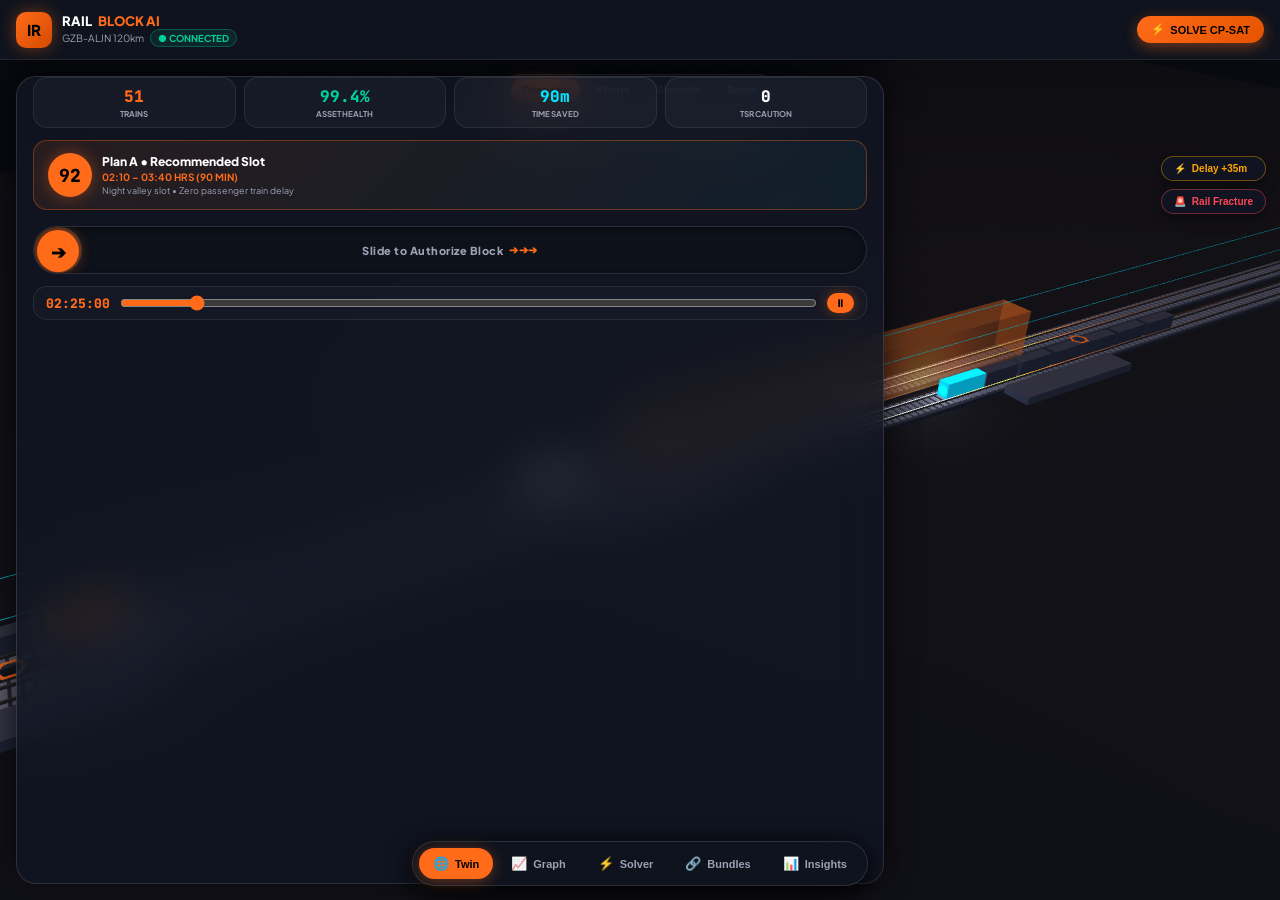
==== commit 0972676d: "feat(ui): redesign mobile experience with Fi Money neo-bank aesthetics and Slide to Authorize gestur" ====
--- a/index.html
+++ b/index.html
@@ -2,15 +2,15 @@
 <html lang="en">
 <head>
   <meta charset="UTF-8">
-  <meta name="viewport" content="width=device-width, initial-scale=1.0">
-  <title>SIH26027 — Indian Railways Mission-Critical Block Command & Digital Twin</title>
+  <meta name="viewport" content="width=device-width, initial-scale=1.0, maximum-scale=1.0, user-scalable=no, viewport-fit=cover">
+  <title>SIH26027 — Indian Railways AI Block Planning & Digital Twin</title>
   
   <!-- Fonts: Inter & JetBrains Mono -->
   <link rel="preconnect" href="https://fonts.googleapis.com">
   <link rel="preconnect" href="https://fonts.gstatic.com" crossorigin>
-  <link href="https://fonts.googleapis.com/css2?family=Inter:wght@400;500;600;700;800;900&family=JetBrains+Mono:wght@500;700;800&display=swap" rel="stylesheet">
-
-  <!-- Local Three.js with CDN Fallback -->
+  <link href="https://fonts.googleapis.com/css2?family=Plus+Jakarta+Sans:wght@400;500;600;700;800&family=JetBrains+Mono:wght@500;700;800&display=swap" rel="stylesheet">
+
+  <!-- Three.js with local and CDN fallback -->
   <script src="js/three.min.js"></script>
   <script>window.THREE || document.write('<script src="https://cdnjs.cloudflare.com/ajax/libs/three.js/r128/three.min.js"><\/script>')</script>
   <script src="js/OrbitControls.js"></script>
@@ -18,244 +18,168 @@
 
   <style>
     :root {
-      /* TROUT SOFTWARE / MOTION THE AGENCY INDUSTRIAL COLOR PALETTE */
-      --bg-darkest: #07070a;
-      --bg-panel: #0d0f15;
-      --bg-card: #131620;
-      --bg-card-hover: #1b1f2e;
-      --bg-tactical: #0a0c11;
+      /* FI MONEY / NEO-BANKING DARK THEME */
+      --bg-base: #080a10;
+      --bg-surface: #0f131d;
+      --bg-surface-elevated: #161c2b;
+      --bg-card: #141824;
+      --bg-card-hover: #1c2233;
+      --bg-glass: rgba(18, 23, 36, 0.82);
       
-      --border-subtle: rgba(255, 255, 255, 0.07);
-      --border-bright: rgba(255, 255, 255, 0.16);
-      --border-chamfer: #222736;
-      
-      /* Primary Hero Accent: Trout Industrial Safety Orange */
-      --trout-orange: #ff6b18;
-      --trout-orange-glow: rgba(255, 107, 24, 0.45);
-      --trout-orange-dim: rgba(255, 107, 24, 0.12);
-      --trout-orange-hover: #ff8533;
-      --trout-orange-deep: #e05300;
-
-      /* Secondary Accents */
-      --cyber-cyan: #00e5ff;
-      --cyber-cyan-glow: rgba(0, 229, 255, 0.35);
-      --defense-green: #10b981;
-      --defense-amber: #f59e0b;
-      --defense-red: #ef4444;
-
-      --text-main: #ffffff;
-      --text-muted: #9ba1b0;
-      --text-dim: #61687a;
+      --border-subtle: rgba(255, 255, 255, 0.08);
+      --border-focus: rgba(255, 107, 24, 0.5);
+      --border-glass: rgba(255, 255, 255, 0.12);
+
+      /* Fi Accents: Industrial Orange + Cyber Teal */
+      --fi-orange: #ff6b18;
+      --fi-orange-glow: rgba(255, 107, 24, 0.4);
+      --fi-orange-light: #ff873d;
+      --fi-teal: #00e5ff;
+      --fi-teal-glow: rgba(0, 229, 255, 0.35);
+      --fi-green: #00d09c;
+      --fi-green-glow: rgba(0, 208, 156, 0.35);
+      --fi-red: #ff4757;
+      --fi-amber: #ffa502;
+
+      --text-primary: #ffffff;
+      --text-secondary: #9aa2b4;
+      --text-tertiary: #60687c;
+
+      --radius-sm: 8px;
+      --radius-md: 14px;
+      --radius-lg: 20px;
+      --radius-xl: 28px;
+      --radius-full: 9999px;
+
+      --font-main: 'Plus Jakarta Sans', -apple-system, BlinkMacSystemFont, "Segoe UI", sans-serif;
+      --font-mono: 'JetBrains Mono', monospace;
+
+      --safe-bottom: env(safe-area-inset-bottom, 0px);
+      --safe-top: env(safe-area-inset-top, 0px);
     }
 
     * {
       box-sizing: border-box;
       margin: 0;
       padding: 0;
+      -webkit-tap-highlight-color: transparent;
       user-select: none;
     }
 
-    body.command-center-body {
-      font-family: 'Inter', -apple-system, BlinkMacSystemFont, "Segoe UI", Roboto, sans-serif;
-      background-color: var(--bg-darkest);
-      color: var(--text-main);
+    body.fi-body {
+      font-family: var(--font-main);
+      background-color: var(--bg-base);
+      color: var(--text-primary);
       height: 100vh;
       width: 100vw;
       overflow: hidden;
       display: flex;
       flex-direction: column;
-      letter-spacing: -0.01em;
-    }
-
-    /* Honeycomb Ventilation Mesh Texture Motif */
-    .chassis-mesh {
-      background-image: radial-gradient(rgba(255, 255, 255, 0.05) 1.2px, transparent 1.2px);
-      background-size: 8px 8px;
-    }
-
-    /* Tactical 45-Degree Chamfer Cuts */
-    .chamfer-box {
-      clip-path: polygon(0 0, calc(100% - 10px) 0, 100% 10px, 100% 100%, 10px 100%, 0 calc(100% - 10px));
-    }
-
-    .chamfer-tag {
-      position: relative;
-      clip-path: polygon(0 0, calc(100% - 6px) 0, 100% 6px, 100% 100%, 6px 100%, 0 calc(100% - 6px));
-    }
-
-    /* TOP COMMAND HUD & NAVIGATION */
-    .cc-header {
-      height: 62px;
-      background: var(--bg-panel);
+      -webkit-font-smoothing: antialiased;
+    }
+
+    /* TOP FI APP BAR */
+    .fi-app-bar {
+      height: 60px;
+      background: var(--bg-surface);
       border-bottom: 1px solid var(--border-subtle);
       display: flex;
       align-items: center;
       justify-content: space-between;
-      padding: 0 18px;
-      z-index: 30;
-      position: relative;
-    }
-
-    .cc-header::after {
-      content: '';
-      position: absolute;
-      bottom: -1px;
-      left: 0;
-      width: 180px;
-      height: 2px;
-      background: linear-gradient(90deg, var(--trout-orange), transparent);
-    }
-
-    .cc-brand {
-      display: flex;
-      align-items: center;
-      gap: 14px;
-    }
-
-    .trout-hardware-badge {
-      background: var(--trout-orange);
-      color: #000;
+      padding: 0 16px;
+      z-index: 40;
+      flex-shrink: 0;
+    }
+
+    .fi-brand {
+      display: flex;
+      align-items: center;
+      gap: 10px;
+    }
+
+    .fi-logo-squircle {
+      width: 36px;
+      height: 36px;
+      background: linear-gradient(135deg, var(--fi-orange), #d44a00);
+      border-radius: 10px;
+      display: flex;
+      align-items: center;
+      justify-content: center;
       font-weight: 900;
       font-size: 15px;
-      padding: 6px 10px;
-      border-radius: 4px;
-      letter-spacing: 1px;
-      box-shadow: 0 0 16px var(--trout-orange-glow);
-      display: flex;
-      align-items: center;
-      gap: 6px;
-      clip-path: polygon(0 0, calc(100% - 6px) 0, 100% 6px, 100% 100%, 6px 100%, 0 calc(100% - 6px));
-    }
-
-    .cc-title-group {
-      display: flex;
-      flex-direction: column;
-    }
-
-    .cc-title {
+      color: #000;
+      box-shadow: 0 0 16px var(--fi-orange-glow);
+    }
+
+    .fi-brand-info h1 {
       font-size: 13px;
       font-weight: 800;
-      letter-spacing: 0.2px;
       color: #fff;
-    }
-
-    .cc-title .orange-highlight {
-      color: var(--trout-orange);
-    }
-
-    .cc-meta {
-      display: flex;
-      align-items: center;
-      gap: 10px;
-      font-size: 11px;
-      color: var(--text-muted);
-      margin-top: 3px;
-    }
-
-    .meta-tag {
-      background: rgba(255, 107, 24, 0.15);
-      color: var(--trout-orange);
-      border: 1px solid rgba(255, 107, 24, 0.3);
-      padding: 1px 7px;
+      display: flex;
+      align-items: center;
+      gap: 6px;
+    }
+
+    .fi-brand-info h1 span.fi-accent {
+      color: var(--fi-orange);
+    }
+
+    .fi-brand-sub {
+      font-size: 10px;
+      color: var(--text-secondary);
+      display: flex;
+      align-items: center;
+      gap: 6px;
+    }
+
+    .fi-status-pill {
+      display: inline-flex;
+      align-items: center;
+      gap: 4px;
       font-weight: 700;
-      font-size: 10px;
-      border-radius: 3px;
-    }
-
-    .meta-status {
-      font-weight: 700;
-      display: inline-flex;
-      align-items: center;
-      gap: 5px;
-      font-size: 10.5px;
-    }
-    .status-online { color: var(--defense-green); }
-    .status-offline { color: var(--defense-amber); }
-
-    /* Tactical Mode Tabs */
-    .cc-mode-tabs {
-      display: flex;
-      align-items: center;
-      background: #050609;
-      border: 1px solid var(--border-subtle);
-      border-radius: 6px;
-      padding: 3px;
-      gap: 3px;
-    }
-
-    .mode-tab-btn {
-      background: transparent;
-      border: none;
-      color: var(--text-muted);
-      font-size: 11px;
-      font-weight: 700;
-      padding: 7px 13px;
-      border-radius: 4px;
-      cursor: pointer;
-      display: flex;
-      align-items: center;
-      gap: 6px;
-      transition: all 0.18s ease;
-    }
-
-    .mode-tab-btn:hover {
-      background: #141722;
-      color: #fff;
-    }
-
-    .mode-tab-btn.active {
-      background: var(--trout-orange);
+      font-size: 9.5px;
+      padding: 2px 7px;
+      border-radius: var(--radius-full);
+      background: rgba(0, 208, 156, 0.1);
+      color: var(--fi-green);
+      border: 1px solid rgba(0, 208, 156, 0.3);
+    }
+
+    .fi-header-actions {
+      display: flex;
+      align-items: center;
+      gap: 8px;
+    }
+
+    .btn-fi-pill {
+      background: linear-gradient(135deg, var(--fi-orange), #e55300);
       color: #000;
       font-weight: 800;
-      box-shadow: 0 2px 12px var(--trout-orange-glow);
-    }
-
-    /* Buttons */
-    .btn {
-      padding: 7px 16px;
-      font-size: 11.5px;
-      font-weight: 800;
-      border-radius: 4px;
+      font-size: 11px;
+      padding: 7px 14px;
+      border-radius: var(--radius-full);
       border: none;
       cursor: pointer;
-      transition: all 0.15s ease;
       display: inline-flex;
       align-items: center;
-      justify-content: center;
-      gap: 6px;
-      letter-spacing: 0.2px;
-    }
-
-    .btn-trout {
-      background: var(--trout-orange);
-      color: #000;
-      box-shadow: 0 0 14px var(--trout-orange-glow);
-    }
-    .btn-trout:hover {
-      background: var(--trout-orange-hover);
-      box-shadow: 0 0 20px var(--trout-orange-glow);
-    }
-
-    .btn-success { background: #059669; color: #fff; }
-    .btn-success:hover { background: #047857; }
-    .btn-warning { background: #d97706; color: #fff; }
-    .btn-warning:hover { background: #b45309; }
-    .btn-danger { background: #dc2626; color: #fff; }
-    .btn-danger:hover { background: #b91c1c; }
-    .btn-secondary { background: #131620; color: var(--text-muted); border: 1px solid var(--border-subtle); }
-    .btn-secondary:hover { background: #1f2333; color: #fff; }
-    .btn-block { width: 100%; }
-    .btn-sm { padding: 5px 10px; font-size: 10.5px; }
-
-    /* VIEW PANELS CONTAINER */
-    .cc-view-container {
+      gap: 5px;
+      box-shadow: 0 4px 14px var(--fi-orange-glow);
+      transition: all 0.2s cubic-bezier(0.16, 1, 0.3, 1);
+    }
+
+    .btn-fi-pill:active {
+      transform: scale(0.94);
+    }
+
+    /* MAIN VIEW CONTAINER */
+    .fi-main-container {
       flex: 1;
       position: relative;
       overflow: hidden;
       display: flex;
     }
 
-    .view-pane {
+    .fi-view-pane {
       position: absolute;
       top: 0;
       left: 0;
@@ -263,401 +187,235 @@
       bottom: 0;
       display: none;
       opacity: 0;
-      transition: opacity 0.2s ease-in-out;
-      background: var(--bg-darkest);
-    }
-
-    .view-pane.active {
+      transition: opacity 0.25s ease;
+      background: var(--bg-base);
+    }
+
+    .fi-view-pane.active {
       display: flex;
       opacity: 1;
       z-index: 10;
     }
 
     /* ==========================================================================
-       TAB 1: 3D DIGITAL TWIN VIEW
+       VIEW 1: 3D DIGITAL TWIN + FI BOTTOM SHEET
        ========================================================================== */
-    .twin-3d-layout {
+    .twin-viewport-wrapper {
       width: 100%;
       height: 100%;
-      display: grid;
-      grid-template-columns: 220px 1fr 360px;
       position: relative;
       overflow: hidden;
     }
 
-    /* Left Drawer */
-    .cc-left-drawer {
-      background: var(--bg-panel);
-      border-right: 1px solid var(--border-subtle);
-      padding: 16px 14px;
-      display: flex;
-      flex-direction: column;
-      overflow-y: auto;
-      z-index: 15;
-    }
-
-    .drawer-section {
-      margin-bottom: 22px;
-    }
-
-    .drawer-title {
-      font-size: 9.5px;
-      color: var(--text-dim);
-      font-weight: 800;
-      letter-spacing: 0.8px;
-      margin-bottom: 12px;
-      text-transform: uppercase;
-      display: flex;
-      align-items: center;
-      justify-content: space-between;
-    }
-
-    .drawer-title .badge-mini {
-      background: rgba(255, 107, 24, 0.15);
-      color: var(--trout-orange);
-      font-size: 8.5px;
-      padding: 1px 5px;
-      border-radius: 2px;
-    }
-
-    .layer-checkbox {
-      display: flex;
-      align-items: center;
-      gap: 9px;
-      font-size: 11px;
-      color: var(--text-muted);
-      margin-bottom: 9px;
-      cursor: pointer;
-    }
-
-    .layer-checkbox input[type="checkbox"] {
-      accent-color: var(--trout-orange);
-      width: 14px;
-      height: 14px;
-    }
-
-    .layer-checkbox:hover { color: #fff; }
-
-    .topology-tree {
-      display: flex;
-      flex-direction: column;
-      gap: 5px;
-      font-family: 'JetBrains Mono', monospace;
-      font-size: 10.5px;
-    }
-
-    .tree-item {
-      color: var(--text-dim);
-      padding: 5px 8px;
-      border-radius: 4px;
-      cursor: pointer;
-      display: flex;
-      justify-content: space-between;
-      transition: all 0.15s;
-      border: 1px solid transparent;
-    }
-
-    .tree-item:hover { background: #141722; color: #fff; border-color: var(--border-subtle); }
-    .tree-item.active { color: var(--cyber-cyan); background: rgba(0, 229, 255, 0.08); border-color: rgba(0, 229, 255, 0.2); }
-    .tree-item.highlight { color: var(--trout-orange); font-weight: bold; background: rgba(255, 107, 24, 0.08); }
-    .tree-item.danger { color: var(--defense-red); font-weight: bold; background: rgba(239, 68, 68, 0.1); }
-
-    /* Center 3D Viewport */
-    .cc-viewport {
-      position: relative;
-      background: #050608;
-      overflow: hidden;
+    #canvas3DContainer {
       width: 100%;
       height: 100%;
-    }
-
-    /* Tactical HUD Bounding Frame Motif */
-    .hud-status-banner {
-      position: absolute;
-      top: 16px;
-      left: 50%;
-      transform: translateX(-50%);
-      background: rgba(13, 15, 21, 0.92);
-      border: 1px solid var(--border-bright);
-      padding: 7px 22px;
-      border-radius: 20px;
-      font-size: 11px;
-      font-weight: 800;
-      color: #fff;
-      display: flex;
-      align-items: center;
-      gap: 10px;
-      box-shadow: 0 6px 20px rgba(0, 0, 0, 0.7);
-      pointer-events: none;
-      z-index: 10;
-      backdrop-filter: blur(8px);
-    }
-
-    .hud-status-banner .orange-tag {
-      color: var(--trout-orange);
-    }
-
-    .hud-pulse-dot {
-      width: 8px;
-      height: 8px;
-      border-radius: 50%;
-      background: var(--trout-orange);
-      box-shadow: 0 0 10px var(--trout-orange);
-      animation: pulse 1.6s infinite;
-    }
-
-    @keyframes pulse {
-      0% { opacity: 0.3; transform: scale(0.9); }
-      50% { opacity: 1; transform: scale(1.25); }
-      100% { opacity: 0.3; transform: scale(0.9); }
-    }
-
-    .hud-view-indicator {
-      position: absolute;
-      bottom: 16px;
-      left: 16px;
-      background: rgba(13, 15, 21, 0.85);
-      border: 1px solid var(--border-subtle);
-      padding: 8px 12px;
-      border-radius: 4px;
-      font-size: 9.5px;
-      font-family: 'JetBrains Mono', monospace;
-      color: var(--text-dim);
-      display: flex;
-      flex-direction: column;
-      gap: 3px;
-      pointer-events: none;
-      z-index: 10;
-      backdrop-filter: blur(6px);
-    }
-
-    .cam-floating-bar {
-      position: absolute;
-      top: 16px;
-      right: 16px;
-      display: flex;
-      gap: 6px;
-      background: rgba(13, 15, 21, 0.9);
-      border: 1px solid var(--border-subtle);
-      padding: 4px;
-      border-radius: 6px;
-      z-index: 10;
-      backdrop-filter: blur(6px);
-    }
-
-    .cam-preset-btn {
-      background: #141722;
-      border: 1px solid var(--border-subtle);
-      color: var(--text-muted);
-      font-size: 10px;
-      font-weight: 700;
-      padding: 5px 9px;
-      border-radius: 4px;
-      cursor: pointer;
-      transition: all 0.15s ease;
-    }
-
-    .cam-preset-btn:hover { background: #202638; color: #fff; }
-    .cam-preset-btn.active { background: var(--trout-orange); color: #000; font-weight: 800; border-color: var(--trout-orange); }
-
-    /* Right Context Panel */
-    .cc-right-panel {
-      background: var(--bg-panel);
-      border-left: 1px solid var(--border-subtle);
-      display: flex;
-      flex-direction: column;
-      overflow-y: auto;
-      z-index: 15;
-    }
-
-    .panel-section-header {
-      padding: 12px 16px;
-      border-bottom: 1px solid var(--border-subtle);
-      display: flex;
-      justify-content: space-between;
-      align-items: center;
-    }
-
-    .panel-section-header h3 {
-      font-size: 11px;
-      font-weight: 800;
-      letter-spacing: 0.6px;
-      color: var(--text-muted);
-      text-transform: uppercase;
-    }
-
-    .badge {
-      font-size: 9px;
-      font-weight: 800;
-      padding: 2px 6px;
-      border-radius: 3px;
-      text-transform: uppercase;
-      font-family: 'JetBrains Mono', monospace;
-    }
-
-    .badge-trout { background: rgba(255, 107, 24, 0.15); color: var(--trout-orange); border: 1px solid rgba(255, 107, 24, 0.3); }
-    .badge-success { background: rgba(16, 185, 129, 0.15); color: var(--defense-green); border: 1px solid rgba(16, 185, 129, 0.3); }
-    .badge-warning { background: rgba(245, 158, 11, 0.15); color: var(--defense-amber); border: 1px solid rgba(245, 158, 11, 0.3); }
-    .badge-danger { background: rgba(239, 68, 68, 0.15); color: var(--defense-red); border: 1px solid rgba(239, 68, 68, 0.3); }
-
-    .panel-scroll-content {
-      padding: 14px;
-    }
-
-    .telemetry-box {
-      background: var(--bg-card);
-      border: 1px solid var(--border-subtle);
-      border-radius: 6px;
-      padding: 14px;
-      position: relative;
-    }
-
-    .telemetry-box::before {
-      content: '';
       position: absolute;
       top: 0;
       left: 0;
-      width: 4px;
-      height: 100%;
-      background: var(--trout-orange);
-      border-radius: 6px 0 0 6px;
-    }
-
-    .telemetry-header {
-      display: flex;
-      align-items: center;
-      gap: 10px;
-      border-bottom: 1px solid var(--border-subtle);
-      padding-bottom: 10px;
-      margin-bottom: 10px;
-    }
-
-    .train-badge {
-      background: #000;
-      color: var(--trout-orange);
-      border: 1px solid var(--trout-orange);
+    }
+
+    /* Floating Camera & Action Bar at Top */
+    .fi-floating-cam-bar {
+      position: absolute;
+      top: 14px;
+      left: 50%;
+      transform: translateX(-50%);
+      display: flex;
+      align-items: center;
+      gap: 5px;
+      background: var(--bg-glass);
+      backdrop-filter: blur(16px);
+      border: 1px solid var(--border-glass);
+      padding: 4px 6px;
+      border-radius: var(--radius-full);
+      box-shadow: 0 8px 24px rgba(0, 0, 0, 0.6);
+      z-index: 20;
+    }
+
+    .fi-cam-chip {
+      background: transparent;
+      border: none;
+      color: var(--text-secondary);
+      font-size: 10.5px;
+      font-weight: 700;
+      padding: 5px 11px;
+      border-radius: var(--radius-full);
+      cursor: pointer;
+      transition: all 0.15s;
+    }
+
+    .fi-cam-chip:hover { color: #fff; }
+    .fi-cam-chip.active {
+      background: var(--fi-orange);
+      color: #000;
       font-weight: 800;
-      font-size: 13px;
-      padding: 4px 8px;
-      border-radius: 4px;
-      font-family: 'JetBrains Mono', monospace;
-    }
-
-    .telemetry-header h4 {
-      font-size: 12.5px;
-      color: #fff;
-    }
-
-    .sub-text {
+      box-shadow: 0 0 12px var(--fi-orange-glow);
+    }
+
+    /* Floating HUD Toast Alert */
+    .fi-floating-hud-toast {
+      position: absolute;
+      top: 56px;
+      left: 50%;
+      transform: translateX(-50%);
+      background: rgba(18, 23, 36, 0.92);
+      backdrop-filter: blur(12px);
+      border: 1px solid var(--border-glass);
+      padding: 6px 16px;
+      border-radius: var(--radius-full);
       font-size: 10px;
-      color: var(--text-dim);
-    }
-
-    .telemetry-grid {
-      display: grid;
-      grid-template-columns: 1fr 1fr;
-      gap: 10px;
-      font-size: 11px;
-    }
-
-    .telemetry-item {
-      display: flex;
-      flex-direction: column;
-    }
-
-    .telemetry-item .lbl {
-      font-size: 8.5px;
-      color: var(--text-dim);
-      font-weight: 700;
-      text-transform: uppercase;
-      font-family: 'JetBrains Mono', monospace;
-    }
-
-    .telemetry-item .val {
       font-weight: 700;
       color: #fff;
-      margin-top: 2px;
-    }
-
-    .telemetry-item .val.highlight { color: var(--trout-orange); font-family: 'JetBrains Mono', monospace; font-size: 13px; }
-    .telemetry-item .val.success { color: var(--defense-green); }
-    .telemetry-item .val.cyan { color: var(--cyber-cyan); }
-
-    .kpi-mini-grid {
+      display: flex;
+      align-items: center;
+      gap: 8px;
+      pointer-events: none;
+      z-index: 15;
+      box-shadow: 0 4px 16px rgba(0, 0, 0, 0.5);
+      white-space: nowrap;
+    }
+
+    .fi-dot-pulse {
+      width: 7px;
+      height: 7px;
+      border-radius: 50%;
+      background: var(--fi-orange);
+      box-shadow: 0 0 8px var(--fi-orange);
+      animation: fiPulse 1.5s infinite;
+    }
+
+    @keyframes fiPulse {
+      0%, 100% { opacity: 0.3; transform: scale(0.9); }
+      50% { opacity: 1; transform: scale(1.3); }
+    }
+
+    /* Quick Action Floating Pills */
+    .fi-quick-actions-bar {
+      position: absolute;
+      top: 96px;
+      right: 14px;
+      display: flex;
+      flex-direction: column;
+      gap: 8px;
+      z-index: 20;
+    }
+
+    .fi-action-pill {
+      background: var(--bg-glass);
+      backdrop-filter: blur(14px);
+      border: 1px solid var(--border-glass);
+      color: #fff;
+      font-size: 10px;
+      font-weight: 700;
+      padding: 6px 12px;
+      border-radius: var(--radius-full);
+      cursor: pointer;
+      display: flex;
+      align-items: center;
+      gap: 6px;
+      box-shadow: 0 4px 14px rgba(0,0,0,0.4);
+      transition: all 0.15s;
+    }
+
+    .fi-action-pill:active { transform: scale(0.95); }
+    .fi-action-pill.warning { border-color: rgba(255, 165, 2, 0.4); color: var(--fi-amber); }
+    .fi-action-pill.danger { border-color: rgba(255, 71, 87, 0.4); color: var(--fi-red); }
+
+    /* FI BOTTOM SHEET (TACTILE PULL-UP DRAWER) */
+    .fi-bottom-sheet {
+      position: absolute;
+      bottom: 68px; /* Above Bottom Dock */
+      left: 14px;
+      right: 14px;
+      background: var(--bg-glass);
+      backdrop-filter: blur(24px);
+      border: 1px solid var(--border-glass);
+      border-radius: var(--radius-lg);
+      box-shadow: 0 -8px 32px rgba(0, 0, 0, 0.7);
+      z-index: 25;
+      display: flex;
+      flex-direction: column;
+      max-height: 480px;
+      transition: transform 0.35s cubic-bezier(0.16, 1, 0.3, 1), max-height 0.35s;
+      overflow: hidden;
+    }
+
+    .fi-sheet-handle-bar {
+      height: 24px;
+      display: flex;
+      align-items: center;
+      justify-content: center;
+      cursor: pointer;
+      flex-shrink: 0;
+    }
+
+    .fi-sheet-handle {
+      width: 36px;
+      height: 4px;
+      background: var(--text-tertiary);
+      border-radius: var(--radius-full);
+      transition: background 0.15s;
+    }
+
+    .fi-bottom-sheet:hover .fi-sheet-handle {
+      background: var(--text-secondary);
+    }
+
+    .fi-sheet-content {
+      padding: 0 16px 16px;
+      overflow-y: auto;
+      display: flex;
+      flex-direction: column;
+      gap: 12px;
+    }
+
+    /* Fi KPI Compact Grid */
+    .fi-kpi-row {
       display: grid;
-      grid-template-columns: 1fr 1fr;
+      grid-template-columns: repeat(4, 1fr);
+      gap: 8px;
+    }
+
+    .fi-kpi-card {
+      background: rgba(255, 255, 255, 0.03);
+      border: 1px solid var(--border-subtle);
+      border-radius: var(--radius-md);
+      padding: 8px 6px;
+      text-align: center;
+      display: flex;
+      flex-direction: column;
+      gap: 2px;
+    }
+
+    .fi-kpi-card .val {
+      font-size: 16px;
+      font-weight: 800;
+      color: #fff;
+      font-family: var(--font-mono);
+    }
+
+    .fi-kpi-card .val.orange { color: var(--fi-orange); }
+    .fi-kpi-card .val.green { color: var(--fi-green); }
+    .fi-kpi-card .val.teal { color: var(--fi-teal); }
+    .fi-kpi-card .lbl { font-size: 8px; color: var(--text-secondary); text-transform: uppercase; font-weight: 700; }
+
+    /* Fi Recommendation Hero Card */
+    .fi-hero-insight-card {
+      background: linear-gradient(135deg, rgba(255, 107, 24, 0.1), rgba(0, 229, 255, 0.05));
+      border: 1px solid rgba(255, 107, 24, 0.35);
+      border-radius: var(--radius-md);
+      padding: 12px 14px;
+      display: flex;
+      align-items: center;
+      justify-content: space-between;
       gap: 10px;
     }
 
-    .mini-kpi {
-      background: var(--bg-card);
-      border: 1px solid var(--border-subtle);
-      padding: 10px;
-      border-radius: 6px;
-      display: flex;
-      flex-direction: column;
-    }
-
-    .mini-kpi .val {
-      font-size: 20px;
-      font-weight: 900;
-      color: #fff;
-      font-family: 'JetBrains Mono', monospace;
-    }
-
-    .mini-kpi .val.trout { color: var(--trout-orange); }
-    .mini-kpi .val.success { color: var(--defense-green); }
-    .mini-kpi .val.cyan { color: var(--cyber-cyan); }
-    .mini-kpi .lbl { font-size: 9px; color: var(--text-dim); text-transform: uppercase; margin-top: 2px; font-weight: 700; }
-
-    .status-summary {
-      background: var(--bg-card);
-      border: 1px solid var(--border-subtle);
-      padding: 12px;
-      border-radius: 6px;
-      font-size: 11px;
-    }
-
-    .status-summary h5 {
-      font-size: 9.5px;
-      color: var(--text-dim);
-      text-transform: uppercase;
-      margin-bottom: 8px;
-      font-weight: 800;
-      display: flex;
-      align-items: center;
-      justify-content: space-between;
-    }
-
-    .summary-line {
-      margin-bottom: 5px;
-      color: var(--text-muted);
-    }
-
-    .summary-line strong { color: #fff; }
-    .summary-line.trout { color: var(--trout-orange); font-weight: 700; }
-
-    /* Explainable AI Scorecard Box */
-    .xai-card-box {
-      background: rgba(255, 107, 24, 0.04);
-      border: 1px solid rgba(255, 107, 24, 0.25);
-      border-radius: 6px;
-      padding: 14px;
-      margin: 14px;
-      position: relative;
-    }
-
-    .score-row {
-      display: flex;
-      align-items: center;
-      gap: 12px;
-      margin-bottom: 10px;
-    }
-
-    .score-circle-sm {
-      width: 42px;
-      height: 42px;
-      background: var(--trout-orange);
+    .fi-score-circle {
+      width: 44px;
+      height: 44px;
+      background: var(--fi-orange);
       color: #000;
       border-radius: 50%;
       display: flex;
@@ -665,193 +423,171 @@
       justify-content: center;
       font-size: 18px;
       font-weight: 900;
-      font-family: 'JetBrains Mono', monospace;
-      box-shadow: 0 0 16px var(--trout-orange-glow);
-    }
-
-    .score-heading { font-size: 12.5px; color: #fff; font-weight: 800; }
-    .score-sub { font-size: 10.5px; color: var(--trout-orange); font-weight: 700; }
-
-    .xai-bullet-list {
-      display: flex;
-      flex-direction: column;
-      gap: 5px;
-      font-size: 10.5px;
-      color: #cbd5e1;
-      margin-bottom: 12px;
-    }
-
-    .multi-plan-box {
-      padding: 14px;
-      border-top: 1px solid var(--border-subtle);
-    }
-
-    .multi-plan-title {
-      font-size: 9.5px;
-      color: var(--text-dim);
-      text-transform: uppercase;
+      font-family: var(--font-mono);
+      box-shadow: 0 0 16px var(--fi-orange-glow);
+      flex-shrink: 0;
+    }
+
+    .fi-insight-text {
+      flex: 1;
+    }
+
+    .fi-insight-text h4 {
+      font-size: 12px;
       font-weight: 800;
-      margin-bottom: 10px;
-    }
-
-    .plan-item {
-      background: var(--bg-card);
+      color: #fff;
+    }
+
+    .fi-insight-text p {
+      font-size: 10px;
+      color: var(--fi-orange);
+      font-weight: 700;
+      margin-top: 2px;
+    }
+
+    .fi-insight-text small {
+      font-size: 9px;
+      color: var(--text-secondary);
+      display: block;
+      margin-top: 2px;
+    }
+
+    /* SLIDE TO AUTHORIZE COMPONENT (ICONIC FI MONEY GESTURE) */
+    .fi-slider-container {
+      position: relative;
+      height: 48px;
+      background: #0d111a;
+      border: 1px solid var(--border-glass);
+      border-radius: var(--radius-full);
+      overflow: hidden;
+      display: flex;
+      align-items: center;
+      justify-content: center;
+      user-select: none;
+      margin-top: 4px;
+      box-shadow: inset 0 2px 6px rgba(0,0,0,0.5);
+    }
+
+    .fi-slider-track-text {
+      font-size: 11px;
+      font-weight: 800;
+      color: var(--text-secondary);
+      letter-spacing: 0.5px;
+      pointer-events: none;
+      z-index: 5;
+      display: flex;
+      align-items: center;
+      gap: 6px;
+      transition: opacity 0.2s;
+    }
+
+    .fi-slider-track-text span.shimmer {
+      color: var(--fi-orange);
+      animation: textShimmer 2s infinite;
+    }
+
+    @keyframes textShimmer {
+      0%, 100% { opacity: 0.4; }
+      50% { opacity: 1; }
+    }
+
+    .fi-slider-fill {
+      position: absolute;
+      top: 0;
+      left: 0;
+      height: 100%;
+      width: 48px;
+      background: linear-gradient(90deg, var(--fi-orange), var(--fi-orange-light));
+      border-radius: var(--radius-full);
+      opacity: 0.25;
+      pointer-events: none;
+    }
+
+    .fi-slider-thumb {
+      position: absolute;
+      top: 3px;
+      left: 3px;
+      width: 42px;
+      height: 42px;
+      background: var(--fi-orange);
+      border-radius: 50%;
+      display: flex;
+      align-items: center;
+      justify-content: center;
+      color: #000;
+      font-size: 18px;
+      font-weight: 900;
+      cursor: grab;
+      z-index: 10;
+      box-shadow: 0 0 14px var(--fi-orange-glow);
+      transition: background 0.2s;
+    }
+
+    .fi-slider-thumb:active {
+      cursor: grabbing;
+      transform: scale(0.96);
+    }
+
+    .fi-slider-container.authorized {
+      background: rgba(0, 208, 156, 0.15);
+      border-color: var(--fi-green);
+    }
+
+    .fi-slider-container.authorized .fi-slider-track-text {
+      color: var(--fi-green);
+      font-weight: 900;
+    }
+
+    .fi-slider-container.authorized .fi-slider-thumb {
+      background: var(--fi-green);
+      box-shadow: 0 0 16px var(--fi-green-glow);
+    }
+
+    /* 4D Timeline Scrubber */
+    .fi-timeline-row {
+      display: flex;
+      align-items: center;
+      gap: 10px;
+      background: rgba(255, 255, 255, 0.02);
       border: 1px solid var(--border-subtle);
-      padding: 9px;
-      border-radius: 4px;
-      margin-bottom: 7px;
+      padding: 6px 12px;
+      border-radius: var(--radius-md);
+    }
+
+    .fi-time-clock {
+      font-family: var(--font-mono);
+      font-size: 13px;
+      font-weight: 800;
+      color: var(--fi-orange);
+      min-width: 60px;
+    }
+
+    .fi-slider-range {
+      flex: 1;
+      accent-color: var(--fi-orange);
       cursor: pointer;
-      transition: all 0.15s;
-    }
-
-    .plan-item:hover { background: var(--bg-card-hover); border-color: var(--border-bright); }
-    .plan-item.selected { border-color: var(--trout-orange); background: rgba(255, 107, 24, 0.08); }
-
-    .plan-header {
-      display: flex;
-      justify-content: space-between;
-      align-items: center;
-      font-size: 11px;
-    }
-
-    .plan-meta {
-      font-size: 10px;
-      color: var(--text-muted);
-      margin-top: 2px;
-    }
-
-    /* BOTTOM 4D TIMELINE BAR */
-    .cc-timeline-footer {
-      height: 64px;
-      background: var(--bg-panel);
-      border-top: 1px solid var(--border-subtle);
-      display: flex;
-      align-items: center;
-      padding: 0 18px;
-      gap: 18px;
-      z-index: 25;
-    }
-
-    .playback-controls {
-      display: flex;
-      align-items: center;
-      gap: 6px;
-    }
-
-    .timeline-clock-box {
-      background: #050609;
-      border: 1px solid var(--border-subtle);
-      padding: 4px 12px;
-      border-radius: 4px;
-      display: flex;
-      flex-direction: column;
-    }
-
-    .clock-label { font-size: 7.5px; color: var(--text-dim); font-weight: 700; font-family: 'JetBrains Mono', monospace; }
-    .clock-val {
-      font-family: 'JetBrains Mono', monospace;
-      font-size: 16px;
-      font-weight: 800;
-      color: var(--trout-orange);
-      letter-spacing: 0.5px;
-    }
-
-    .timeline-slider-container {
-      flex: 1;
-      display: flex;
-      flex-direction: column;
-      gap: 5px;
-    }
-
-    .timeline-ticks {
-      display: flex;
-      justify-content: space-between;
-      font-size: 9px;
-      color: var(--text-dim);
-      font-family: 'JetBrains Mono', monospace;
-    }
-
-    .timeline-slider-container input[type="range"] {
-      width: 100%;
-      accent-color: var(--trout-orange);
-      cursor: pointer;
-    }
-
-    .speed-controls {
-      display: flex;
-      align-items: center;
-      gap: 4px;
-    }
-
-    .speed-lbl { font-size: 8.5px; color: var(--text-dim); font-weight: 700; margin-right: 2px; }
-    .speed-btn {
-      background: #131620;
-      border: 1px solid var(--border-subtle);
-      color: var(--text-muted);
-      font-size: 10px;
-      font-weight: 700;
-      padding: 4px 7px;
-      border-radius: 3px;
-      cursor: pointer;
-    }
-    .speed-btn:hover { background: #202638; color: #fff; }
-    .speed-btn.active { background: var(--trout-orange); color: #000; font-weight: 800; border-color: var(--trout-orange); }
+    }
 
     /* ==========================================================================
-       TAB 2: MASTER TRAIN GRAPH (TIME-DISTANCE STRING CHART)
+       VIEW 2: MASTER TRAIN GRAPH
        ========================================================================== */
-    .graph-view-layout {
+    .fi-deck-container {
       width: 100%;
       height: 100%;
+      overflow-y: auto;
+      padding: 16px;
+      padding-bottom: 90px; /* space for dock */
       display: flex;
       flex-direction: column;
-      padding: 18px;
-      background: #050608;
-      overflow: hidden;
-    }
-
-    .graph-toolbar {
-      display: flex;
-      align-items: center;
-      justify-content: space-between;
-      margin-bottom: 12px;
-      background: var(--bg-panel);
-      padding: 10px 18px;
-      border-radius: 6px;
+      gap: 16px;
+    }
+
+    .fi-graph-wrapper {
+      height: 380px;
+      background: #0a0d14;
       border: 1px solid var(--border-subtle);
-    }
-
-    .graph-legend {
-      display: flex;
-      align-items: center;
-      gap: 18px;
-      font-size: 11px;
-    }
-
-    .legend-item {
-      display: flex;
-      align-items: center;
-      gap: 7px;
-    }
-
-    .legend-line {
-      width: 22px;
-      height: 3px;
-      border-radius: 2px;
-    }
-
-    .legend-block {
-      width: 18px;
-      height: 12px;
-      border-radius: 2px;
-    }
-
-    .graph-canvas-wrapper {
-      flex: 1;
+      border-radius: var(--radius-lg);
       position: relative;
-      background: #090a0f;
-      border: 1px solid var(--border-subtle);
-      border-radius: 6px;
       overflow: hidden;
     }
 
@@ -862,1178 +598,581 @@
     }
 
     /* ==========================================================================
-       TAB 3: CP-SAT OPTIMIZER & XAI
+       VIEW 3: CP-SAT OPTIMIZER & XAI
        ========================================================================== */
-    .deck-layout {
-      width: 100%;
-      height: 100%;
-      padding: 22px;
-      overflow-y: auto;
+    .fi-card {
+      background: var(--bg-surface);
+      border: 1px solid var(--border-subtle);
+      border-radius: var(--radius-lg);
+      padding: 18px;
       display: flex;
       flex-direction: column;
-      gap: 22px;
-      background: #06070a;
-    }
-
-    .deck-grid-2 {
-      display: grid;
-      grid-template-columns: 1fr 1fr;
-      gap: 20px;
-    }
-
-    .deck-grid-3 {
-      display: grid;
-      grid-template-columns: 1fr 1fr 1fr;
-      gap: 20px;
-    }
-
-    .card {
-      background: var(--bg-panel);
-      border: 1px solid var(--border-subtle);
-      border-radius: 6px;
-      padding: 18px;
-      display: flex;
-      flex-direction: column;
-      position: relative;
-    }
-
-    .card-title {
-      font-size: 12.5px;
+      gap: 12px;
+    }
+
+    .fi-card-header {
+      display: flex;
+      justify-content: space-between;
+      align-items: center;
+    }
+
+    .fi-card-header h3 {
+      font-size: 13px;
       font-weight: 800;
       color: #fff;
-      margin-bottom: 14px;
-      display: flex;
-      align-items: center;
+    }
+
+    .fi-pill-tag {
+      font-size: 9px;
+      font-weight: 800;
+      padding: 3px 8px;
+      border-radius: var(--radius-full);
+      background: rgba(255, 107, 24, 0.12);
+      color: var(--fi-orange);
+      border: 1px solid rgba(255, 107, 24, 0.3);
+      font-family: var(--font-mono);
+    }
+
+    .fi-pareto-grid {
+      display: grid;
+      grid-template-columns: repeat(auto-fit, minmax(260px, 1fr));
+      gap: 12px;
+    }
+
+    .fi-plan-card {
+      background: var(--bg-card);
+      border: 1px solid var(--border-subtle);
+      border-radius: var(--radius-md);
+      padding: 14px;
+      cursor: pointer;
+      transition: all 0.2s;
+    }
+
+    .fi-plan-card:hover { background: var(--bg-card-hover); }
+    .fi-plan-card.active {
+      border-color: var(--fi-orange);
+      background: rgba(255, 107, 24, 0.08);
+      box-shadow: 0 0 16px rgba(255, 107, 24, 0.15);
+    }
+
+    .fi-plan-card-header {
+      display: flex;
       justify-content: space-between;
-      letter-spacing: 0.2px;
-    }
-
-    .param-control-group {
+      align-items: center;
+      margin-bottom: 6px;
+    }
+
+    /* ==========================================================================
+       VIEW 4: SHADOW BUNDLING
+       ========================================================================== */
+    .fi-savings-hero {
+      background: linear-gradient(135deg, rgba(0, 208, 156, 0.12), rgba(0, 229, 255, 0.05));
+      border: 1px solid var(--fi-green);
+      border-radius: var(--radius-lg);
+      padding: 18px;
+      display: flex;
+      align-items: center;
+      justify-content: space-between;
+      box-shadow: 0 0 20px rgba(0, 208, 156, 0.15);
+    }
+
+    .fi-savings-val {
+      font-size: 32px;
+      font-weight: 900;
+      color: var(--fi-green);
+      font-family: var(--font-mono);
+    }
+
+    /* ==========================================================================
+       VIEW 5: SIMPY BENCHMARKS
+       ========================================================================== */
+    .fi-bench-hero {
+      background: linear-gradient(135deg, rgba(255, 107, 24, 0.14), rgba(0, 229, 255, 0.06));
+      border: 1px solid var(--fi-orange);
+      border-radius: var(--radius-lg);
+      padding: 18px;
+      display: flex;
+      align-items: center;
+      justify-content: space-between;
+      box-shadow: 0 0 20px var(--fi-orange-glow);
+    }
+
+    .fi-bench-val {
+      font-size: 36px;
+      font-weight: 900;
+      color: var(--fi-orange);
+      font-family: var(--font-mono);
+    }
+
+    .fi-bar-row {
       display: flex;
       flex-direction: column;
-      gap: 16px;
-    }
-
-    .param-row {
-      display: flex;
-      flex-direction: column;
-      gap: 5px;
-    }
-
-    .param-label-row {
+      gap: 4px;
+      margin-bottom: 10px;
+    }
+
+    .fi-bar-label {
       display: flex;
       justify-content: space-between;
       font-size: 11px;
       font-weight: 700;
     }
 
-    .param-row input[type="range"] {
-      accent-color: var(--trout-orange);
-      cursor: pointer;
-    }
-
-    .math-formula-box {
-      background: #050609;
-      border: 1px solid var(--border-subtle);
-      padding: 16px;
-      border-radius: 4px;
-      font-family: 'JetBrains Mono', monospace;
-      font-size: 11px;
-      color: var(--cyber-cyan);
-      line-height: 1.65;
-    }
-
-    .pareto-card {
-      background: var(--bg-card);
-      border: 1px solid var(--border-subtle);
-      border-radius: 6px;
-      padding: 16px;
-      position: relative;
-    }
-
-    .pareto-card.recommended {
-      border-color: var(--trout-orange);
-      box-shadow: 0 0 18px var(--trout-orange-glow);
-    }
-
-    .pareto-badge {
-      position: absolute;
-      top: 12px;
-      right: 12px;
-    }
-
-    .metric-table {
-      width: 100%;
-      border-collapse: collapse;
-      font-size: 11px;
-      margin-top: 10px;
-    }
-
-    .metric-table th, .metric-table td {
-      padding: 7px 9px;
-      text-align: left;
-      border-bottom: 1px solid var(--border-subtle);
-    }
-
-    .metric-table th { color: var(--text-dim); font-size: 10px; text-transform: uppercase; }
-
-    /* ==========================================================================
-       TAB 4: SHADOW BUNDLING MATRIX
-       ========================================================================== */
-    .bundling-comparison-row {
-      display: grid;
-      grid-template-columns: 1fr 60px 1fr;
-      align-items: center;
-      gap: 20px;
-      margin-bottom: 20px;
-    }
-
-    .comparison-side {
-      background: var(--bg-panel);
-      border: 1px solid var(--border-subtle);
-      border-radius: 6px;
-      padding: 18px;
-    }
-
-    .comparison-arrow {
-      display: flex;
-      align-items: center;
-      justify-content: center;
-      font-size: 26px;
-      color: var(--trout-orange);
-      font-weight: 900;
-    }
-
-    /* ==========================================================================
-       TAB 5: SIMPY BENCHMARKS VIEW
-       ========================================================================== */
-    .benchmark-hero-banner {
-      background: linear-gradient(135deg, rgba(255, 107, 24, 0.12), rgba(0, 229, 255, 0.06));
-      border: 1px solid var(--trout-orange);
-      padding: 20px 26px;
-      border-radius: 6px;
-      display: flex;
-      align-items: center;
-      justify-content: space-between;
-      box-shadow: 0 0 20px rgba(255, 107, 24, 0.15);
-    }
-
-    .hero-stat-box {
-      text-align: right;
-    }
-
-    .hero-stat-val {
-      font-size: 36px;
-      font-weight: 900;
-      color: var(--trout-orange);
-      font-family: 'JetBrains Mono', monospace;
-    }
-
-    .hero-stat-lbl {
-      font-size: 11px;
-      color: var(--text-muted);
-      text-transform: uppercase;
-      font-weight: 700;
-    }
-
-    .bar-chart-container {
-      display: flex;
-      flex-direction: column;
-      gap: 15px;
-      margin-top: 14px;
-    }
-
-    .bar-chart-row {
-      display: flex;
-      flex-direction: column;
-      gap: 4px;
-    }
-
-    .bar-label-row {
-      display: flex;
-      justify-content: space-between;
-      font-size: 11px;
-      font-weight: 700;
-    }
-
-    .bar-track {
-      height: 24px;
-      background: #0c0e14;
-      border-radius: 4px;
+    .fi-bar-bg {
+      height: 22px;
+      background: #0d111a;
+      border-radius: var(--radius-full);
       overflow: hidden;
       position: relative;
     }
 
-    .bar-fill {
+    .fi-bar-inner {
       height: 100%;
+      border-radius: var(--radius-full);
       display: flex;
       align-items: center;
       padding-left: 10px;
       font-size: 10px;
       font-weight: 800;
       color: #fff;
+      font-family: var(--font-mono);
       transition: width 0.8s cubic-bezier(0.16, 1, 0.3, 1);
-      font-family: 'JetBrains Mono', monospace;
     }
 
     /* ==========================================================================
-       TAB 6: DYNAMIC REPLANNING LAB
+       BOTTOM FLOATING FI NAVIGATION DOCK
        ========================================================================== */
-    .replanner-grid {
-      display: grid;
-      grid-template-columns: 380px 1fr;
-      gap: 20px;
-      height: 100%;
-    }
-
-    .audit-log-box {
-      background: #050608;
-      border: 1px solid var(--border-subtle);
-      border-radius: 4px;
-      padding: 14px;
-      font-family: 'JetBrains Mono', monospace;
-      font-size: 10.5px;
-      flex: 1;
-      overflow-y: auto;
-      display: flex;
-      flex-direction: column;
-      gap: 6px;
-    }
-
-    .log-entry {
-      color: var(--text-muted);
-    }
-
-    .log-entry.trout { color: var(--trout-orange); font-weight: bold; }
-    .log-entry.cyan { color: var(--cyber-cyan); }
-    .log-entry.success { color: var(--defense-green); }
-    .log-entry.danger { color: var(--defense-red); }
-
-    /* ==========================================================================
-       MODALS & TOAST NOTIFICATIONS
-       ========================================================================== */
-    .modal-backdrop {
+    .fi-bottom-dock-wrapper {
       position: fixed;
-      top: 0;
+      bottom: max(14px, var(--safe-bottom));
       left: 0;
       right: 0;
-      bottom: 0;
-      background: rgba(0, 0, 0, 0.82);
-      backdrop-filter: blur(6px);
-      display: flex;
-      align-items: center;
+      display: flex;
       justify-content: center;
-      z-index: 100;
-      opacity: 0;
+      z-index: 50;
       pointer-events: none;
-      transition: opacity 0.2s;
-    }
-
-    .modal-backdrop.active {
-      opacity: 1;
+    }
+
+    .fi-bottom-dock {
       pointer-events: auto;
-    }
-
-    .modal-window {
-      background: var(--bg-panel);
-      border: 1px solid var(--trout-orange);
-      border-radius: 6px;
-      width: 530px;
-      box-shadow: 0 10px 40px rgba(0, 0, 0, 0.9), 0 0 25px var(--trout-orange-glow);
-      overflow: hidden;
-      display: flex;
-      flex-direction: column;
-    }
-
-    .modal-header {
-      padding: 16px 20px;
-      background: #07090e;
-      border-bottom: 1px solid var(--border-subtle);
-      display: flex;
-      justify-content: space-between;
-      align-items: center;
-    }
-
-    .modal-header h3 { font-size: 13px; font-weight: 800; color: #fff; }
-    .modal-close-btn {
+      background: rgba(15, 19, 29, 0.9);
+      backdrop-filter: blur(24px);
+      border: 1px solid var(--border-glass);
+      padding: 6px;
+      border-radius: var(--radius-full);
+      display: flex;
+      align-items: center;
+      gap: 4px;
+      box-shadow: 0 10px 30px rgba(0, 0, 0, 0.7), 0 0 20px rgba(0, 0, 0, 0.5);
+    }
+
+    .fi-dock-item {
       background: transparent;
       border: none;
-      color: var(--text-dim);
-      font-size: 18px;
-      cursor: pointer;
-    }
-    .modal-close-btn:hover { color: #fff; }
-
-    .modal-body {
-      padding: 20px;
-      display: flex;
-      flex-direction: column;
-      gap: 15px;
-      font-size: 12px;
-    }
-
-    .modal-footer {
-      padding: 14px 20px;
-      background: #07090e;
-      border-top: 1px solid var(--border-subtle);
-      display: flex;
-      justify-content: flex-end;
-      gap: 10px;
-    }
-
-    .pn-display-box {
-      background: rgba(255, 107, 24, 0.1);
-      border: 1px solid var(--trout-orange);
-      padding: 16px;
-      border-radius: 4px;
-      text-align: center;
-    }
-
-    .pn-code {
-      font-family: 'JetBrains Mono', monospace;
-      font-size: 26px;
-      font-weight: 900;
-      color: var(--trout-orange);
-      letter-spacing: 3px;
-    }
-
-    /* Toast */
-    .toast-container {
-      position: fixed;
-      bottom: 78px;
-      right: 22px;
-      display: flex;
-      flex-direction: column;
-      gap: 8px;
-      z-index: 99;
-      pointer-events: none;
-    }
-
-    .toast {
-      background: rgba(13, 15, 21, 0.96);
-      border: 1px solid var(--trout-orange);
-      color: #fff;
-      padding: 11px 18px;
-      border-radius: 4px;
+      color: var(--text-secondary);
+      padding: 8px 14px;
+      border-radius: var(--radius-full);
       font-size: 11px;
       font-weight: 700;
-      box-shadow: 0 4px 20px rgba(0,0,0,0.6), 0 0 15px var(--trout-orange-glow);
-      display: flex;
-      align-items: center;
-      gap: 10px;
-      animation: slideIn 0.3s ease;
-    }
-
-    @keyframes slideIn {
-      from { transform: translateY(12px); opacity: 0; }
-      to { transform: translateY(0); opacity: 1; }
+      cursor: pointer;
+      display: flex;
+      align-items: center;
+      gap: 6px;
+      transition: all 0.2s cubic-bezier(0.16, 1, 0.3, 1);
+    }
+
+    .fi-dock-item:hover { color: #fff; }
+
+    .fi-dock-item.active {
+      background: var(--fi-orange);
+      color: #000;
+      font-weight: 800;
+      box-shadow: 0 2px 14px var(--fi-orange-glow);
+    }
+
+    .fi-dock-item .dock-icon {
+      font-size: 13px;
+    }
+
+    /* DESKTOP RESPONSIVE ADAPTATION */
+    @media (min-width: 900px) {
+      .twin-viewport-wrapper {
+        display: grid;
+        grid-template-columns: 1fr 380px;
+      }
+
+      .fi-bottom-sheet {
+        position: static;
+        margin: 16px;
+        max-height: none;
+        height: calc(100% - 32px);
+      }
+
+      .fi-sheet-handle-bar {
+        display: none;
+      }
     }
   </style>
 </head>
-<body class="command-center-body">
-
-  <!-- TOP COMMAND HUD & NAVIGATION -->
-  <header class="cc-header">
-    <div class="cc-brand">
-      <div class="trout-hardware-badge">IR</div>
-      <div class="cc-title-group">
-        <div class="cc-title">
-          INDIAN RAILWAYS • <span class="orange-highlight">MISSION-CRITICAL BLOCK COMMAND</span>
-        </div>
-        <div class="cc-meta">
-          <span class="meta-tag">SIH26027</span>
-          <span>NCR / PRAYAGRAJ</span>
-          <span>GZB-ALJN (120 KM)</span>
-          <span id="backendStatusBadge" class="meta-status status-online">● BACKEND CONNECTED (:8000)</span>
+<body class="fi-body">
+
+  <!-- TOP FI APP BAR -->
+  <header class="fi-app-bar">
+    <div class="fi-brand">
+      <div class="fi-logo-squircle">IR</div>
+      <div class="fi-brand-info">
+        <h1>RAIL <span class="fi-accent">BLOCK AI</span></h1>
+        <div class="fi-brand-sub">
+          <span>GZB-ALJN 120km</span>
+          <span id="fiStatusChip" class="fi-status-pill">● CONNECTED</span>
         </div>
       </div>
     </div>
 
-    <!-- Navigation Tabs -->
-    <nav class="cc-mode-tabs">
-      <button class="mode-tab-btn active" data-view="twin3d">🌐 3D Command Twin</button>
-      <button class="mode-tab-btn" data-view="masterGraph">📈 24h Master String Chart</button>
-      <button class="mode-tab-btn" data-view="optimizerDeck">⚡ CP-SAT Optimizer & XAI</button>
-      <button class="mode-tab-btn" data-view="bundlingMatrix">🔗 Shadow Bundling</button>
-      <button class="mode-tab-btn" data-view="simulationBenchmarks">📊 SimPy Benchmarks (96.5%)</button>
-      <button class="mode-tab-btn" data-view="replanningLab">🎛️ Dynamic Replanning Lab</button>
-    </nav>
-
-    <!-- Quick Actions -->
-    <div class="cc-header-actions">
-      <button class="btn btn-trout" id="btnSolveGlobalCPSAT">
-        ⚡ SOLVE CP-SAT
+    <div class="fi-header-actions">
+      <button class="btn-fi-pill" id="btnHeaderSolve">
+        <span>⚡</span> SOLVE CP-SAT
       </button>
     </div>
   </header>
 
-  <!-- VIEW CONTAINERS -->
-  <div class="cc-view-container">
-
-    <!-- ====================================================================
-         VIEW 1: 3D COMMAND TWIN
-         ==================================================================== -->
-    <section class="view-pane active" id="view-twin3d">
-      <div class="twin-3d-layout">
+  <!-- MAIN VIEW CONTAINERS -->
+  <main class="fi-main-container">
+
+    <!-- VIEW 1: 3D DIGITAL TWIN + FI BOTTOM SHEET -->
+    <section class="fi-view-pane active" id="pane-twin3d">
+      <div class="twin-viewport-wrapper">
         
-        <!-- Left Operational Layers Drawer -->
-        <aside class="cc-left-drawer chassis-mesh">
-          <div class="drawer-section">
-            <h4 class="drawer-title">
-              <span>OPERATIONAL LAYERS</span>
-              <span class="badge-mini">TELEMETRY</span>
-            </h4>
-            <label class="layer-checkbox">
-              <input type="checkbox" id="toggleTracks" checked>
-              <span>3D Tracks & Ballast</span>
-            </label>
-            <label class="layer-checkbox">
-              <input type="checkbox" id="toggleTrains" checked>
-              <span>Live Moving Trains</span>
-            </label>
-            <label class="layer-checkbox">
-              <input type="checkbox" id="toggleSignals" checked>
-              <span>4-Aspect Signals</span>
-            </label>
-            <label class="layer-checkbox">
-              <input type="checkbox" id="toggleOHE" checked>
-              <span>25 kV AC Catenary Masts</span>
-            </label>
-            <label class="layer-checkbox">
-              <input type="checkbox" id="toggleBlocks" checked>
-              <span>Restricted Block Envelopes</span>
-            </label>
-          </div>
-
-          <div class="drawer-section">
-            <h4 class="drawer-title">
-              <span>SCENARIO INJECTIONS</span>
-              <span class="badge-mini">REAL-TIME</span>
-            </h4>
-            <button class="btn btn-warning btn-block btn-sm" id="btnTwinInjectDelay">
-              ⚡ Train 12562 Delayed (+35m)
-            </button>
-            <button class="btn btn-danger btn-block btn-sm" id="btnTwinEmergencyFracture" style="margin-top: 7px;">
-              🚨 Rail Fracture (Km 71.4)
-            </button>
-          </div>
-
-          <div class="drawer-section" style="flex: 1;">
-            <h4 class="drawer-title">
-              <span>NETWORK TOPOLOGY</span>
-              <span class="badge-mini">120 KM</span>
-            </h4>
-            <div class="topology-tree">
-              <div class="tree-item active" data-st="GZB"><span>▸ GZB Ghaziabad Jn</span><span>0.0k</span></div>
-              <div class="tree-item" data-st="DER"><span>▸ DER Dadri Jn</span><span>17.2k</span></div>
-              <div class="tree-item highlight" data-st="KRJ"><span>▸ KRJ Khurja Jn</span><span>63.5k</span></div>
-              <div class="tree-item danger" data-st="KRJ_DAR"><span>▸ S04 Khurja-Danwar</span><span>Block</span></div>
-              <div class="tree-item" data-st="DAR"><span>▸ DAR Danwar</span><span>79.2k</span></div>
-              <div class="tree-item" data-st="ALJN"><span>▸ ALJN Aligarh Jn</span><span>120.0k</span></div>
-            </div>
-          </div>
-        </aside>
-
-        <!-- Center 3D WebGL Canvas -->
-        <main class="cc-viewport" id="canvas3DContainer">
-          <div class="hud-status-banner">
-            <span class="hud-pulse-dot"></span>
-            <span id="hudStatusText">LIVE SIMULATION ACTIVE • <span class="orange-tag">AUTONOMOUS BLOCK PLANNING</span> ON GZB-ALJN</span>
-          </div>
-
-          <div class="hud-view-indicator">
-            <span>DOWN LINE: GZB ➔ ALJN (130 KM/H)</span>
-            <span>UP LINE: ALJN ➔ GZB (130 KM/H)</span>
-            <span>DOUBLE DISTANT AUTOMATIC BLOCK SIGNALLING</span>
-          </div>
-
-          <div class="cam-floating-bar">
-            <button class="cam-preset-btn active" data-preset="overview">OVERVIEW</button>
-            <button class="cam-preset-btn" data-preset="station_focus">KHURJA JN</button>
-            <button class="cam-preset-btn" data-preset="block_focus">BLOCK ZONE</button>
-            <button class="cam-preset-btn" data-preset="isometric_high">DRONE HIGH</button>
-          </div>
-        </main>
-
-        <!-- Right Intelligence & Telemetry Drawer -->
-        <aside class="cc-right-panel chassis-mesh">
-          <div class="panel-section-header">
-            <h3>CONTEXT INTELLIGENCE</h3>
-            <span class="badge badge-trout">DSS ACTIVE</span>
-          </div>
-
-          <div id="telemetryPanelContent" class="panel-scroll-content">
-            <div class="default-overview-box">
-              <div class="kpi-mini-grid">
-                <div class="mini-kpi">
-                  <span class="val trout">51</span>
-                  <span class="lbl">Active Trains</span>
-                </div>
-                <div class="mini-kpi">
-                  <span class="val success">99.4%</span>
-                  <span class="lbl">Asset Avail.</span>
-                </div>
-                <div class="mini-kpi">
-                  <span class="val cyan">1</span>
-                  <span class="lbl">Active Block</span>
-                </div>
-                <div class="mini-kpi">
-                  <span class="val warning">0</span>
-                  <span class="lbl">TSR Count</span>
-                </div>
+        <!-- 3D Canvas -->
+        <div id="canvas3DContainer"></div>
+
+        <!-- Floating Camera Presets Pill Bar -->
+        <div class="fi-floating-cam-bar">
+          <button class="fi-cam-chip active" data-cam="overview">Overview</button>
+          <button class="fi-cam-chip" data-cam="station_focus">Khurja</button>
+          <button class="fi-cam-chip" data-cam="block_focus">Worksite</button>
+          <button class="fi-cam-chip" data-cam="isometric_high">Drone</button>
+        </div>
+
+        <!-- Floating Live Status Toast -->
+        <div class="fi-floating-hud-toast">
+          <span class="fi-dot-pulse"></span>
+          <span id="hudStatusMsg">LIVE 3D TWIN • KHURJA-DANWAR BLOCK PROTECTED</span>
+        </div>
+
+        <!-- Quick Action Floating Buttons -->
+        <div class="fi-quick-actions-bar">
+          <button class="fi-action-pill warning" id="btnQuickDelay">
+            <span>⚡</span> Delay +35m
+          </button>
+          <button class="fi-action-pill danger" id="btnQuickFracture">
+            <span>🚨</span> Rail Fracture
+          </button>
+        </div>
+
+        <!-- Fi Money Expandable Bottom Sheet -->
+        <div class="fi-bottom-sheet" id="fiBottomSheet">
+          <div class="fi-sheet-handle-bar" id="fiSheetHandle">
+            <div class="fi-sheet-handle"></div>
+          </div>
+
+          <div class="fi-sheet-content">
+            <!-- Mini KPIs -->
+            <div class="fi-kpi-row">
+              <div class="fi-kpi-card">
+                <span class="val orange">51</span>
+                <span class="lbl">Trains</span>
               </div>
-
-              <div class="status-summary" style="margin-top: 14px;">
-                <h5>
-                  <span>RECOMMENDED SHADOW BLOCK</span>
-                  <span class="badge badge-trout">OPTIMAL</span>
-                </h5>
-                <p class="summary-line"><strong>Section:</strong> Khurja – Danwar (Down Line)</p>
-                <p class="summary-line"><strong>Window:</strong> 02:10 – 03:40 (90 min)</p>
-                <p class="summary-line"><strong>Synergy:</strong> Civil Tamping + OHE Contact Wire</p>
-                <p class="summary-line trout"><strong>Closure Saved:</strong> 90 Minutes eliminated!</p>
+              <div class="fi-kpi-card">
+                <span class="val green">99.4%</span>
+                <span class="lbl">Asset Health</span>
               </div>
-            </div>
-          </div>
-
-          <!-- Explainable AI Scorecard Box -->
-          <div class="xai-card-box">
-            <div class="score-row">
-              <div class="score-circle-sm" id="scoreCircleVal">92</div>
-              <div>
-                <h4 class="score-heading">Plan A (Recommended CP-SAT)</h4>
-                <span class="score-sub" id="hudRecommendedWindow">02:10 – 03:40 HRS (90 MIN)</span>
+              <div class="fi-kpi-card">
+                <span class="val teal">90m</span>
+                <span class="lbl">Time Saved</span>
               </div>
-            </div>
-
-            <div class="xai-bullet-list">
-              <div>✓ Low passenger density valley (0 passenger min lost)</div>
-              <div>✓ Critical asset health (TGI = 61.2, tamping overdue)</div>
-              <div>✓ 09-3X Tamper CSM-912 stabled 12 km at Khurja</div>
-              <div>✓ 25 kV AC Power Block + Traffic Block coordinated</div>
-            </div>
-
-            <button class="btn btn-trout btn-block" id="btnOpenAuthModal">
-              ✓ Authorize Block & Issue Private Number
-            </button>
-          </div>
-
-          <!-- Multi-Plan Pareto Candidates -->
-          <div class="multi-plan-box">
-            <h4 class="multi-plan-title">PARETO CANDIDATE TRADEOFFS</h4>
-            <div class="plan-item selected" data-plan="A">
-              <div class="plan-header">
-                <strong>Plan A ⭐ (Recommended)</strong>
-                <span class="badge badge-trout">Score 92</span>
+              <div class="fi-kpi-card">
+                <span class="val">0</span>
+                <span class="lbl">TSR Caution</span>
               </div>
-              <div class="plan-meta">02:10–03:40 • Delay: 0 min • Risk: Low</div>
-            </div>
-            <div class="plan-item" data-plan="B">
-              <div class="plan-header">
-                <strong>Plan B (Daytime Shift)</strong>
-                <span class="badge badge-warning">Score 68</span>
+            </div>
+
+            <!-- AI Recommendation Hero Card -->
+            <div class="fi-hero-insight-card">
+              <div class="fi-score-circle" id="heroScoreVal">92</div>
+              <div class="fi-insight-text">
+                <h4>Plan A • Recommended Slot</h4>
+                <p id="heroWindowLabel">02:10 – 03:40 HRS (90 MIN)</p>
+                <small>Night valley slot • Zero passenger train delay</small>
               </div>
-              <div class="plan-meta">11:30–13:00 • Delay: +48 min • Risk: Med</div>
-            </div>
-            <div class="plan-item" data-plan="C">
-              <div class="plan-header">
-                <strong>Plan C (Extended Window)</strong>
-                <span class="badge badge-danger">Score 54</span>
+            </div>
+
+            <!-- Slide to Authorize Block (Iconic Fi Money Swipe Gesture) -->
+            <div class="fi-slider-container" id="fiSwipeContainer">
+              <div class="fi-slider-fill" id="fiSwipeFill"></div>
+              <div class="fi-slider-track-text" id="fiSwipeTrackText">
+                <span>Slide to Authorize Block</span>
+                <span class="shimmer">➔➔➔</span>
               </div>
-              <div class="plan-meta">10:00–13:30 • Delay: +140 min • Risk: High</div>
-            </div>
-          </div>
-        </aside>
-      </div>
-    </section>
-
-    <!-- ====================================================================
-         VIEW 2: MASTER TRAIN GRAPH (TIME-DISTANCE 24H STRING DIAGRAM)
-         ==================================================================== -->
-    <section class="view-pane" id="view-masterGraph">
-      <div class="graph-view-layout">
-        <div class="graph-toolbar">
-          <div class="graph-legend">
-            <span style="font-weight: 800; color: #fff;">SECTION MASTER STRING GRAPH (24-HR STRING CHART):</span>
-            <div class="legend-item">
-              <div class="legend-line" style="background: #10b981; height: 3px;"></div>
-              <span>Vande Bharat / Rajdhani (Prio 100)</span>
-            </div>
-            <div class="legend-item">
-              <div class="legend-line" style="background: #00e5ff;"></div>
-              <span>Superfast Express (Prio 75)</span>
-            </div>
-            <div class="legend-item">
-              <div class="legend-line" style="background: #ff6b18;"></div>
-              <span>Freight / Goods (Prio 40)</span>
-            </div>
-            <div class="legend-item">
-              <div class="legend-block" style="background: rgba(255, 107, 24, 0.4); border: 1px solid #ff6b18;"></div>
-              <span>Shadow Block Window (Khurja-Danwar)</span>
-            </div>
-          </div>
-          <div>
-            <span style="font-size: 11px; color: var(--text-dim); font-family: 'JetBrains Mono', monospace;">SCALE: 120 KM × 1440 MIN</span>
-          </div>
-        </div>
-
-        <div class="graph-canvas-wrapper" id="canvasWrapper">
-          <canvas id="timeDistanceCanvas"></canvas>
+              <div class="fi-slider-thumb" id="fiSwipeThumb">➔</div>
+            </div>
+
+            <!-- 4D Scrubber Row -->
+            <div class="fi-timeline-row">
+              <span class="fi-time-clock" id="fiClock">02:25:00</span>
+              <input type="range" class="fi-slider-range" id="fiTimeSlider" min="0" max="1440" value="145">
+              <button class="fi-cam-chip active" id="fiPlayPauseBtn" style="padding: 4px 8px;">⏸</button>
+            </div>
+          </div>
         </div>
       </div>
     </section>
 
-    <!-- ====================================================================
-         VIEW 3: CP-SAT OPTIMIZER & XAI
-         ==================================================================== -->
-    <section class="view-pane" id="view-optimizerDeck">
-      <div class="deck-layout">
-        <div class="deck-grid-3">
-          <!-- Solver Controls -->
-          <div class="card">
-            <div class="card-title">
-              <span>SOLVER WEIGHTS (OBJECTIVE CONFIG)</span>
-              <span class="badge badge-trout">OR-TOOLS CP-SAT</span>
-            </div>
-            <div class="param-control-group">
-              <div class="param-row">
-                <div class="param-label-row">
-                  <span>Passenger Delay Penalty (w1)</span>
-                  <span id="lblWeightDelay" style="color: var(--trout-orange);">1.0</span>
-                </div>
-                <input type="range" id="weightDelay" min="0.1" max="3.0" step="0.1" value="1.0">
-              </div>
-              <div class="param-row">
-                <div class="param-label-row">
-                  <span>Asset Degradation Risk (w2)</span>
-                  <span id="lblWeightRisk" style="color: var(--trout-orange);">2.5</span>
-                </div>
-                <input type="range" id="weightRisk" min="0.5" max="5.0" step="0.1" value="2.5">
-              </div>
-              <div class="param-row">
-                <div class="param-label-row">
-                  <span>Shadow Bundling Synergy (w3)</span>
-                  <span id="lblWeightShadow" style="color: var(--trout-orange);">1.8</span>
-                </div>
-                <input type="range" id="weightShadow" min="0.1" max="4.0" step="0.1" value="1.8">
-              </div>
-              <button class="btn btn-trout btn-block" id="btnRunCustomCPSAT" style="margin-top: 10px;">
-                ⚡ Solve with Custom Weights
-              </button>
-            </div>
-          </div>
-
-          <!-- Mathematical Formulation -->
-          <div class="card">
-            <div class="card-title">MATHEMATICAL FORMULATION</div>
-            <div class="math-formula-box">
-              min Z = ∑ w1·Delay(t) + ∑ w2·Risk(a) - ∑ w3·Saved(b)<br><br>
-              Subject to:<br>
-              1. Disjunctive Non-Overlap:<br>
-                 [S_b, E_b) ∩ [Arr_t(s), Dep_t(s)) = ∅<br>
-              2. Power Block Invariant:<br>
-                 TrafficBlock(b) ⊆ PowerIsolation(p)<br>
-              3. Machine Stabling Radius:<br>
-                 TransitTime(m, s) ≤ AllowedTransit(m)<br>
-              4. Headway Separation:<br>
-                 Dep_{t+1}(s) - Dep_t(s) ≥ 3 mins
-            </div>
-          </div>
-
-          <!-- Track Geometry Index Health -->
-          <div class="card">
-            <div class="card-title">
-              <span>RDSO TRACK GEOMETRY INDEX (TGI)</span>
-              <span class="badge badge-warning">URGENT TAMPING</span>
-            </div>
-            <p style="font-size: 11px; color: var(--text-muted); margin-bottom: 12px;">
-              Section S04 (Khurja–Danwar) has degraded to <strong style="color: var(--trout-orange);">TGI = 61.2</strong> (Mandatory tamping threshold: &lt;65).
-            </p>
-            <div class="bar-chart-row">
-              <div class="bar-label-row">
-                <span>UI (Unevenness Index): 63.4</span>
-                <span class="badge badge-warning">POOR</span>
-              </div>
-              <div class="bar-track">
-                <div class="bar-fill" style="width: 63%; background: #f59e0b;">63.4 / 100</div>
-              </div>
-            </div>
-            <div class="bar-chart-row" style="margin-top: 10px;">
-              <div class="bar-label-row">
-                <span>TI (Twist Index): 59.8</span>
-                <span class="badge badge-danger">CRITICAL</span>
-              </div>
-              <div class="bar-track">
-                <div class="bar-fill" style="width: 59%; background: #ef4444;">59.8 / 100</div>
-              </div>
-            </div>
-          </div>
-        </div>
-
-        <!-- Pareto Plans Comparison Matrix -->
-        <div class="card">
-          <div class="card-title">PARETO TRADEOFF EVALUATION (PLAN A vs PLAN B vs PLAN C)</div>
-          <div class="deck-grid-3" style="margin-top: 8px;">
-            <div class="pareto-card recommended">
-              <span class="badge badge-trout pareto-badge">RECOMMENDED</span>
-              <h4 style="font-size: 13px; color: #fff;">Plan A (Balanced AI Optimization)</h4>
-              <p style="font-size: 11px; color: var(--trout-orange); margin-top: 4px; font-weight: 700;">Window: 02:10 – 03:40 HRS (90 MIN)</p>
-              <table class="metric-table">
-                <tr><th>Composite Score</th><td style="color: var(--trout-orange); font-weight: 800; font-family: 'JetBrains Mono', monospace;">92 / 100</td></tr>
-                <tr><th>Passenger Delay</th><td style="color: var(--defense-green);">0 Minutes lost</td></tr>
-                <tr><th>Freight Rakes Held</th><td>0 Rakes held</td></tr>
-                <tr><th>Bundling Synergy</th><td style="color: var(--trout-orange);">90 Minutes saved</td></tr>
-                <tr><th>Operational Fit</th><td>High (Night valley slot)</td></tr>
-              </table>
-            </div>
-
-            <div class="pareto-card">
-              <span class="badge badge-warning pareto-badge">ALTERNATIVE 1</span>
-              <h4 style="font-size: 13px; color: #fff;">Plan B (Daytime Workforce Preference)</h4>
-              <p style="font-size: 11px; color: var(--defense-amber); margin-top: 4px;">Window: 11:30 – 13:00 HRS (90 MIN)</p>
-              <table class="metric-table">
-                <tr><th>Composite Score</th><td style="color: var(--defense-amber); font-weight: 800; font-family: 'JetBrains Mono', monospace;">68 / 100</td></tr>
-                <tr><th>Passenger Delay</th><td style="color: var(--defense-red);">+48 Minutes (2 express trains)</td></tr>
-                <tr><th>Freight Rakes Held</th><td>1 Rake looped at DER</td></tr>
-                <tr><th>Bundling Synergy</th><td>90 Minutes saved</td></tr>
-                <tr><th>Operational Fit</th><td>Medium (Solar daylight maintenance)</td></tr>
-              </table>
-            </div>
-
-            <div class="pareto-card">
-              <span class="badge badge-danger pareto-badge">ALTERNATIVE 2</span>
-              <h4 style="font-size: 13px; color: #fff;">Plan C (Continuous Mega Window)</h4>
-              <p style="font-size: 11px; color: var(--defense-red); margin-top: 4px;">Window: 10:00 – 13:30 HRS (210 MIN)</p>
-              <table class="metric-table">
-                <tr><th>Composite Score</th><td style="color: var(--defense-red); font-weight: 800; font-family: 'JetBrains Mono', monospace;">54 / 100</td></tr>
-                <tr><th>Passenger Delay</th><td style="color: var(--defense-red);">+140 Minutes (4 trains delayed)</td></tr>
-                <tr><th>Freight Rakes Held</th><td style="color: var(--defense-red);">3 Rakes held</td></tr>
-                <tr><th>Bundling Synergy</th><td>120 Minutes saved</td></tr>
-                <tr><th>Operational Fit</th><td>Low (Severe traffic congestion)</td></tr>
-              </table>
-            </div>
+    <!-- VIEW 2: MASTER TRAIN STRING GRAPH -->
+    <section class="fi-view-pane" id="pane-masterGraph">
+      <div class="fi-deck-container">
+        <div class="fi-card">
+          <div class="fi-card-header">
+            <h3>24h Master String Chart</h3>
+            <span class="fi-pill-tag">120 KM CORRIDOR</span>
+          </div>
+          <p style="font-size: 11px; color: var(--text-secondary);">
+            Section Controller trajectory graph showing scheduled vs actual train paths and the Khurja–Danwar shadow block window.
+          </p>
+          <div class="fi-graph-wrapper" id="canvasWrapper">
+            <canvas id="timeDistanceCanvas"></canvas>
           </div>
         </div>
       </div>
     </section>
 
-    <!-- ====================================================================
-         VIEW 4: SHADOW BUNDLING MATRIX
-         ==================================================================== -->
-    <section class="view-pane" id="view-bundlingMatrix">
-      <div class="deck-layout">
-        <div class="bundling-comparison-row">
-          <div class="comparison-side">
-            <h4 style="font-size: 13px; color: var(--defense-red); margin-bottom: 8px;">CONVENTIONAL ISOLATED BLOCKS (DEPARTMENTAL SILOS)</h4>
-            <p style="font-size: 11px; color: var(--text-muted); margin-bottom: 12px;">Three separate departments request individual track possessions:</p>
-            <div style="display: flex; flex-direction: column; gap: 8px; font-size: 11px;">
-              <div style="background: #090b10; padding: 10px; border-left: 3px solid #f59e0b; border-radius: 4px;">
-                <strong>1. Civil Engineering (P-Way):</strong> 90 min track closure for 09-3X Tamper
+    <!-- VIEW 3: CP-SAT OPTIMIZER -->
+    <section class="fi-view-pane" id="pane-optimizerDeck">
+      <div class="fi-deck-container">
+        <div class="fi-card">
+          <div class="fi-card-header">
+            <h3>Pareto Candidate Tradeoffs</h3>
+            <span class="fi-pill-tag">OR-TOOLS CP-SAT</span>
+          </div>
+          <div class="fi-pareto-grid">
+            <div class="fi-plan-card active">
+              <div class="fi-plan-card-header">
+                <strong>Plan A (Balanced AI)</strong>
+                <span style="color: var(--fi-orange); font-weight: 800;">Score 92</span>
               </div>
-              <div style="background: #090b10; padding: 10px; border-left: 3px solid #00e5ff; border-radius: 4px;">
-                <strong>2. Electrical TRD (OHE):</strong> 90 min separate closure for Tower Wagon
+              <p style="font-size: 11px; color: var(--text-secondary);">02:10–03:40 • 0 min delay • High synergy</p>
+            </div>
+            <div class="fi-plan-card">
+              <div class="fi-plan-card-header">
+                <strong>Plan B (Daytime Shift)</strong>
+                <span style="color: var(--fi-amber); font-weight: 800;">Score 68</span>
               </div>
-              <div style="background: #090b10; padding: 10px; border-left: 3px solid #10b981; border-radius: 4px;">
-                <strong>3. Signal & Telecom (S&T):</strong> 90 min closure for Point Machine overhaul
+              <p style="font-size: 11px; color: var(--text-secondary);">11:30–13:00 • +48 min delay • Medium risk</p>
+            </div>
+            <div class="fi-plan-card">
+              <div class="fi-plan-card-header">
+                <strong>Plan C (Extended Window)</strong>
+                <span style="color: var(--fi-red); font-weight: 800;">Score 54</span>
               </div>
-            </div>
-            <div style="margin-top: 14px; font-size: 14px; font-weight: 800; color: var(--defense-red); font-family: 'JetBrains Mono', monospace;">
-              Total Track Possession Time: 270 MINUTES
-            </div>
-          </div>
-
-          <div class="comparison-arrow">➔</div>
-
-          <div class="comparison-side" style="border-color: var(--trout-orange); box-shadow: 0 0 20px var(--trout-orange-glow);">
-            <h4 style="font-size: 13px; color: var(--trout-orange); margin-bottom: 8px;">SIH26027 AI SHADOW BUNDLING (INTEGRATED CORRIDOR)</h4>
-            <p style="font-size: 11px; color: var(--text-muted); margin-bottom: 12px;">AI bundles co-located demands into a single synchronized possession:</p>
-            <div style="display: flex; flex-direction: column; gap: 8px; font-size: 11px;">
-              <div style="background: #090b10; padding: 10px; border-left: 3px solid var(--trout-orange); border-radius: 4px;">
-                <strong>Parent Block:</strong> Civil Track Tamping (02:10 – 03:40, 90 min)
-              </div>
-              <div style="background: #090b10; padding: 10px; border-left: 3px solid #00e5ff; border-radius: 4px;">
-                <strong>Shadow Block 1:</strong> Electrical OHE Inspection (Runs concurrently under same 25kV power cut)
-              </div>
-              <div style="background: #090b10; padding: 10px; border-left: 3px solid #10b981; border-radius: 4px;">
-                <strong>Shadow Block 2:</strong> S&T Khurja Switch Lubrication (Non-interfering boundary)
-              </div>
-            </div>
-            <div style="margin-top: 14px; font-size: 14px; font-weight: 800; color: var(--defense-green); font-family: 'JetBrains Mono', monospace;">
-              Total Track Possession Time: 90 MINUTES (SAVED 180 MIN OF TRAFFIC CLOSURE!)
+              <p style="font-size: 11px; color: var(--text-secondary);">10:00–13:30 • +140 min delay • High impact</p>
             </div>
           </div>
         </div>
 
-        <div class="card">
-          <div class="card-title">DEPARTMENTAL RESOURCE ALLOCATION & SAFETY DISTANCE RULES</div>
-          <table class="metric-table">
-            <thead>
-              <tr>
-                <th>Department</th>
-                <th>Asset / Machine ID</th>
-                <th>Stabling Station</th>
-                <th>Speed (Max/Work)</th>
-                <th>Inter-Machine Separation</th>
-                <th>Safety Protocol</th>
-              </tr>
-            </thead>
-            <tbody>
-              <tr>
-                <td style="color: var(--trout-orange); font-weight: 700;">Civil P-Way</td>
-                <td>CSM-912 (Plasser 09-3X)</td>
-                <td>Khurja Jn (Km 63.5)</td>
-                <td>65 / 1.2 km/h</td>
-                <td>500 meters buffer</td>
-                <td>Detonator protection at 1200m / 600m</td>
-              </tr>
-              <tr>
-                <td style="color: var(--cyber-cyan); font-weight: 700;">Electrical TRD</td>
-                <td>TW-1104 (4W Tower Wagon)</td>
-                <td>Aligarh Jn (Km 120)</td>
-                <td>80 / 10 km/h</td>
-                <td>Operates behind Tamper</td>
-                <td>PTW (Permit-to-Work) + Earth Discharge Rods</td>
-              </tr>
-              <tr>
-                <td style="color: var(--defense-green); font-weight: 700;">Signal & Telecom</td>
-                <td>S&T Squad Gang-4</td>
-                <td>Danwar (Km 79.2)</td>
-                <td>Motor Trolley 15 km/h</td>
-                <td>Point Machine Zone</td>
-                <td>Disconnection Memo (Form S&T T-351)</td>
-              </tr>
-            </tbody>
-          </table>
+        <div class="fi-card">
+          <div class="fi-card-header">
+            <h3>RDSO Track Geometry Index</h3>
+            <span class="fi-pill-tag">URGENT TAMPING</span>
+          </div>
+          <div class="fi-bar-row">
+            <div class="fi-bar-label">
+              <span>UI (Unevenness Index): 63.4</span>
+              <span style="color: var(--fi-amber);">Threshold &lt;65</span>
+            </div>
+            <div class="fi-bar-bg">
+              <div class="fi-bar-inner" style="width: 63%; background: var(--fi-amber);">63.4 / 100</div>
+            </div>
+          </div>
+          <div class="fi-bar-row">
+            <div class="fi-bar-label">
+              <span>TI (Twist Index): 59.8</span>
+              <span style="color: var(--fi-red);">Critical</span>
+            </div>
+            <div class="fi-bar-bg">
+              <div class="fi-bar-inner" style="width: 59%; background: var(--fi-red);">59.8 / 100</div>
+            </div>
+          </div>
         </div>
       </div>
     </section>
 
-    <!-- ====================================================================
-         VIEW 5: SIMPY BENCHMARKS VIEW
-         ==================================================================== -->
-    <section class="view-pane" id="view-simulationBenchmarks">
-      <div class="deck-layout">
-        <!-- Hero Banner -->
-        <div class="benchmark-hero-banner">
+    <!-- VIEW 4: SHADOW BUNDLING -->
+    <section class="fi-view-pane" id="pane-bundlingMatrix">
+      <div class="fi-deck-container">
+        <div class="fi-savings-hero">
           <div>
-            <h2 style="font-size: 18px; font-weight: 800; color: #fff;">MICROSCOPIC SIMPY SIMULATION EXPERIMENT RESULTS</h2>
-            <p style="font-size: 12px; color: #9ba1b0; margin-top: 4px;">
-              Empirical evaluation across 51 scheduled trains on the 120 km Ghaziabad–Aligarh Quadruple Track Corridor.
-            </p>
-          </div>
-          <div class="hero-stat-box">
-            <div class="hero-stat-val">96.5%</div>
-            <div class="hero-stat-lbl">Passenger Delay Reduction</div>
-          </div>
+            <h3 style="font-size: 15px; font-weight: 800; color: #fff;">180 Minutes Reclaimed</h3>
+            <p style="font-size: 11px; color: var(--text-secondary); margin-top: 2px;">Track closure reduced from 270m to 90m via AI synchronization.</p>
+          </div>
+          <div class="fi-savings-val">90 MIN</div>
         </div>
 
-        <div class="deck-grid-2">
-          <!-- Metric 1: Delay Minutes -->
-          <div class="card">
-            <div class="card-title">TOTAL PASSENGER TRAIN DELAY (MINUTES)</div>
-            <div class="bar-chart-container">
-              <div class="bar-chart-row">
-                <div class="bar-label-row">
-                  <span>Baseline 1: Manual Section Controller</span>
-                  <span style="color: var(--defense-red);">384 Minutes</span>
-                </div>
-                <div class="bar-track">
-                  <div class="bar-fill" style="width: 100%; background: #dc2626;">384 min</div>
-                </div>
-              </div>
-              <div class="bar-chart-row">
-                <div class="bar-label-row">
-                  <span>Baseline 2: Fixed 4-Hour Night Corridor</span>
-                  <span style="color: var(--defense-amber);">192 Minutes</span>
-                </div>
-                <div class="bar-track">
-                  <div class="bar-fill" style="width: 50%; background: #f59e0b;">192 min</div>
-                </div>
-              </div>
-              <div class="bar-chart-row">
-                <div class="bar-label-row">
-                  <span>Proposed: SIH26027 AI Dynamic Planning</span>
-                  <span style="color: var(--trout-orange); font-weight: 800;">14 Minutes (-96.5%)</span>
-                </div>
-                <div class="bar-track">
-                  <div class="bar-fill" style="width: 5%; background: var(--trout-orange); box-shadow: 0 0 10px var(--trout-orange-glow);">14 min</div>
-                </div>
-              </div>
-            </div>
-          </div>
-
-          <!-- Metric 2: Speed Restrictions -->
-          <div class="card">
-            <div class="card-title">TEMPORARY SPEED RESTRICTIONS (TSRS) ACCUMULATED</div>
-            <div class="bar-chart-container">
-              <div class="bar-chart-row">
-                <div class="bar-label-row">
-                  <span>Manual Dispatching</span>
-                  <span style="color: var(--defense-red);">3 TSRs Imposed</span>
-                </div>
-                <div class="bar-track">
-                  <div class="bar-fill" style="width: 100%; background: #dc2626;">3 TSRs (30 km/h caution)</div>
-                </div>
-              </div>
-              <div class="bar-chart-row">
-                <div class="bar-label-row">
-                  <span>Fixed Night Slot</span>
-                  <span style="color: var(--defense-amber);">1 TSR Imposed</span>
-                </div>
-                <div class="bar-track">
-                  <div class="bar-fill" style="width: 33%; background: #f59e0b;">1 TSR</div>
-                </div>
-              </div>
-              <div class="bar-chart-row">
-                <div class="bar-label-row">
-                  <span>SIH26027 AI Engine</span>
-                  <span style="color: var(--defense-green); font-weight: 800;">0 TSRs (100% Asset Health)</span>
-                </div>
-                <div class="bar-track">
-                  <div class="bar-fill" style="width: 3%; background: var(--defense-green);">0</div>
-                </div>
-              </div>
-            </div>
-          </div>
-        </div>
-
-        <div class="card">
-          <div class="card-title">EMPIRICAL BENCHMARK MATRIX SUMMARY</div>
-          <table class="metric-table">
-            <thead>
-              <tr>
-                <th>Operational Metric</th>
-                <th>Manual Section Dispatching</th>
-                <th>Fixed 4h Night Slot</th>
-                <th>SIH26027 AI Optimizer</th>
-                <th>AI Improvement</th>
-              </tr>
-            </thead>
-            <tbody>
-              <tr>
-                <td><strong>Passenger Train Punctuality</strong></td>
-                <td>81.4%</td>
-                <td>89.6%</td>
-                <td style="color: var(--trout-orange); font-weight: 800; font-family: 'JetBrains Mono', monospace;">98.8%</td>
-                <td style="color: var(--trout-orange);">+17.4% Higher</td>
-              </tr>
-              <tr>
-                <td><strong>Total Passenger Delay</strong></td>
-                <td>384 mins</td>
-                <td>192 mins</td>
-                <td style="color: var(--defense-green); font-weight: 800; font-family: 'JetBrains Mono', monospace;">14 mins</td>
-                <td style="color: var(--defense-green);">-96.5% Delay Eliminated</td>
-              </tr>
-              <tr>
-                <td><strong>Freight Rakes Cleared (Throughput)</strong></td>
-                <td>18 Rakes</td>
-                <td>22 Rakes</td>
-                <td style="color: var(--trout-orange); font-weight: 800; font-family: 'JetBrains Mono', monospace;">26 Rakes</td>
-                <td style="color: var(--trout-orange);">+44.4% Freight Capacity</td>
-              </tr>
-              <tr>
-                <td><strong>Effective Maintenance Granted</strong></td>
-                <td>4.2 Hours</td>
-                <td>4.0 Hours</td>
-                <td style="color: var(--defense-green); font-weight: 800; font-family: 'JetBrains Mono', monospace;">4.5 Hours</td>
-                <td style="color: var(--defense-green);">100% Demand Fulfilled</td>
-              </tr>
-            </tbody>
-          </table>
+        <div class="fi-card">
+          <div class="fi-card-header">
+            <h3>Bundled Departments</h3>
+            <span class="fi-pill-tag">SINGLE CORRIDOR</span>
+          </div>
+          <div style="display: flex; flex-direction: column; gap: 8px; font-size: 11px;">
+            <div style="background: var(--bg-card); padding: 10px; border-radius: var(--radius-md); border-left: 3px solid var(--fi-orange);">
+              <strong>Civil Engineering (P-Way):</strong> 09-3X Tamper CSM-912 stabled at Khurja
+            </div>
+            <div style="background: var(--bg-card); padding: 10px; border-radius: var(--radius-md); border-left: 3px solid var(--fi-teal);">
+              <strong>Electrical TRD:</strong> 4W Tower Wagon TW-1104 concurrent OHE inspection
+            </div>
+            <div style="background: var(--bg-card); padding: 10px; border-radius: var(--radius-md); border-left: 3px solid var(--fi-green);">
+              <strong>Signal & Telecom:</strong> Danwar point machine lubrication
+            </div>
+          </div>
         </div>
       </div>
     </section>
 
-    <!-- ====================================================================
-         VIEW 6: DYNAMIC REPLANNING LAB
-         ==================================================================== -->
-    <section class="view-pane" id="view-replanningLab">
-      <div class="deck-layout">
-        <div class="replanner-grid">
-          <!-- Control Panel -->
-          <div class="card">
-            <div class="card-title">DISRUPTION INJECTION SANDBOX</div>
-            
-            <div style="display: flex; flex-direction: column; gap: 16px;">
-              <div>
-                <label style="font-size: 11px; font-weight: 700; color: var(--text-dim); font-family: 'JetBrains Mono', monospace;">SELECT UPSTREAM TRAIN:</label>
-                <select id="selTrainDisrupt" style="width: 100%; padding: 9px; background: #050609; border: 1px solid var(--border-subtle); color: #fff; border-radius: 4px; font-size: 11px; margin-top: 5px;">
-                  <option value="12562">12562 Swatantrata Senani Exp (NDLS-DBG)</option>
-                  <option value="12004">12004 Lucknow Shatabdi Exp</option>
-                  <option value="22436">22436 Vande Bharat Express</option>
-                  <option value="12424">12424 Dibrugarh Rajdhani Exp</option>
-                  <option value="BOXN_7412">BOXN-7412 Coal Freight Rake</option>
-                </select>
-              </div>
-
-              <div>
-                <div style="display: flex; justify-content: space-between; font-size: 11px; font-weight: 700;">
-                  <span>INJECT DELAY DURATION:</span>
-                  <span id="lblDelayVal" style="color: var(--trout-orange); font-family: 'JetBrains Mono', monospace;">+35 mins</span>
-                </div>
-                <input type="range" id="rngDelayMins" min="5" max="90" step="5" value="35" style="width: 100%; margin-top: 7px;">
-              </div>
-
-              <button class="btn btn-warning btn-block" id="btnTriggerDelayReplan">
-                ⚡ Inject Delay & Replan Section
-              </button>
-
-              <hr style="border: none; border-top: 1px solid var(--border-subtle);">
-
-              <div>
-                <h5 style="font-size: 11px; font-weight: 800; color: var(--defense-red); margin-bottom: 6px;">EMERGENCY PREEMPTION:</h5>
-                <p style="font-size: 10.5px; color: var(--text-muted); margin-bottom: 10px;">
-                  Simulate ultrasonic rail flaw detector (USFD) alarm detecting an imminent rail fracture.
-                </p>
-                <button class="btn btn-danger btn-block" id="btnTriggerFractureReplan">
-                  🚨 Rail Fracture at Km 71.4 (S04)
-                </button>
-              </div>
-            </div>
-          </div>
-
-          <!-- Dynamic Replanning Audit Log -->
-          <div class="card" style="display: flex; flex-direction: column;">
-            <div class="card-title">
-              <span>REAL-TIME REPLANNING LOG & CONFLICT RESOLUTION</span>
-              <span class="badge badge-trout">SUB-15s ENGINE</span>
-            </div>
-            <div class="audit-log-box" id="replanningAuditLog">
-              <div class="log-entry">[02:00:00] Initial optimal plan loaded: Block 02:10 - 03:40 at Khurja-Danwar.</div>
-              <div class="log-entry">[02:00:01] Section signal SIG_KRJ_STARTER armed for interlocked block grant.</div>
-              <div class="log-entry trout">[02:00:05] DSS Monitor actively listening to COA / TMS telemetry stream...</div>
+    <!-- VIEW 5: SIMPY BENCHMARKS -->
+    <section class="fi-view-pane" id="pane-simulationBenchmarks">
+      <div class="fi-deck-container">
+        <div class="fi-bench-hero">
+          <div>
+            <h3 style="font-size: 15px; font-weight: 800; color: #fff;">Passenger Delay Eliminated</h3>
+            <p style="font-size: 11px; color: var(--text-secondary); margin-top: 2px;">Evaluated on 51 trains over 120km section.</p>
+          </div>
+          <div class="fi-bench-val">96.5%</div>
+        </div>
+
+        <div class="fi-card">
+          <div class="fi-card-header">
+            <h3>Comparative Passenger Delay</h3>
+            <span class="fi-pill-tag">SIMPY DIGITAL TWIN</span>
+          </div>
+          <div class="fi-bar-row">
+            <div class="fi-bar-label">
+              <span>Manual Dispatching</span>
+              <span style="color: var(--fi-red);">384 Mins</span>
+            </div>
+            <div class="fi-bar-bg">
+              <div class="fi-bar-inner" style="width: 100%; background: var(--fi-red);">384 min</div>
+            </div>
+          </div>
+          <div class="fi-bar-row">
+            <div class="fi-bar-label">
+              <span>Fixed Night Slot</span>
+              <span style="color: var(--fi-amber);">192 Mins</span>
+            </div>
+            <div class="fi-bar-bg">
+              <div class="fi-bar-inner" style="width: 50%; background: var(--fi-amber);">192 min</div>
+            </div>
+          </div>
+          <div class="fi-bar-row">
+            <div class="fi-bar-label">
+              <span>SIH26027 AI Engine</span>
+              <span style="color: var(--fi-orange); font-weight: 800;">14 Mins (-96.5%)</span>
+            </div>
+            <div class="fi-bar-bg">
+              <div class="fi-bar-inner" style="width: 5%; background: var(--fi-orange); box-shadow: 0 0 10px var(--fi-orange-glow);">14m</div>
             </div>
           </div>
         </div>
       </div>
     </section>
 
-  </div>
-
-  <!-- BOTTOM 4D OPERATIONAL TIMELINE BAR -->
-  <footer class="cc-timeline-footer">
-    <div class="playback-controls">
-      <button class="btn btn-secondary btn-sm" id="btnJump0210">⏮ 02:10 (BLOCK)</button>
-      <button class="btn btn-trout btn-sm" id="btnPlayPause">⏸ PAUSE</button>
-      <button class="btn btn-secondary btn-sm" id="btnJump1200">⏭ 12:00 (PEAK)</button>
-    </div>
-
-    <div class="timeline-clock-box">
-      <span class="clock-label">SECTION TIME (24H):</span>
-      <span class="clock-val" id="timelineClock">02:25:00</span>
-    </div>
-
-    <div class="timeline-slider-container">
-      <div class="timeline-ticks">
-        <span>00:00</span>
-        <span>02:10 (BLOCK START)</span>
-        <span>06:00 (MORNING PEAK)</span>
-        <span>12:00</span>
-        <span>18:00 (EVENING PEAK)</span>
-        <span>24:00</span>
-      </div>
-      <input type="range" id="timelineSlider" min="0" max="1440" value="145" step="1">
-    </div>
-
-    <div class="speed-controls">
-      <span class="speed-lbl">ACCEL:</span>
-      <button class="speed-btn active" data-speed="1.0">1×</button>
-      <button class="speed-btn" data-speed="5.0">5×</button>
-      <button class="speed-btn" data-speed="20.0">20×</button>
-      <button class="speed-btn" data-speed="60.0">60×</button>
-    </div>
-  </footer>
-
-  <!-- STATUTORY AUTHORIZATION MODAL -->
-  <div class="modal-backdrop" id="authModal">
-    <div class="modal-window">
-      <div class="modal-header">
-        <h3>STATUTORY BLOCK AUTHORIZATION & PRIVATE NUMBER EXCHANGE</h3>
-        <button class="modal-close-btn" id="btnCloseAuthModal">✕</button>
-      </div>
-      <div class="modal-body">
-        <p style="color: var(--text-muted);">
-          In compliance with Indian Railways General & Subsidiary Rules (G&SR) Chapter 4, the Section Controller must confirm physical interlocking barriers before block activation:
-        </p>
-
-        <div style="background: #080a0f; padding: 14px; border-radius: 4px; border: 1px solid var(--border-subtle); font-size: 11px;">
-          <div style="margin-bottom: 5px;"><strong>Target Section:</strong> Khurja Jn (Km 63.5) – Danwar (Km 79.2) Down Line</div>
-          <div style="margin-bottom: 5px;"><strong>Assigned Window:</strong> 02:10 – 03:40 HRS (90 Minutes)</div>
-          <div style="margin-bottom: 5px;"><strong>Machines Authorized:</strong> CSM-912 Tamper + 4W Tower Wagon TW-1104</div>
-          <div><strong>Interlocking Safety:</strong> Starters set at DANGER, Point 104 clamped & padlocked</div>
+    <!-- VIEW 6: REPLANNING LAB -->
+    <section class="fi-view-pane" id="pane-replanningLab">
+      <div class="fi-deck-container">
+        <div class="fi-card">
+          <div class="fi-card-header">
+            <h3>Dynamic Disruption Simulator</h3>
+            <span class="fi-pill-tag">SUB-15s ENGINE</span>
+          </div>
+          <label style="font-size: 11px; color: var(--text-secondary);">SELECT TRAIN TO DELAY:</label>
+          <select id="selTrainDisrupt" style="width: 100%; padding: 10px; background: var(--bg-card); border: 1px solid var(--border-subtle); color: #fff; border-radius: var(--radius-md); font-size: 11px;">
+            <option value="12562">12562 Swatantrata Senani Exp</option>
+            <option value="12004">12004 Lucknow Shatabdi Exp</option>
+            <option value="22436">22436 Vande Bharat Express</option>
+            <option value="BOXN_7412">BOXN-7412 Coal Freight</option>
+          </select>
+
+          <div style="display: flex; justify-content: space-between; font-size: 11px; margin-top: 8px;">
+            <span>DELAY DURATION:</span>
+            <span id="lblDelayVal" style="color: var(--fi-orange); font-weight: 800;">+35 mins</span>
+          </div>
+          <input type="range" id="rngDelayMins" min="5" max="90" step="5" value="35" style="accent-color: var(--fi-orange);">
+
+          <button class="btn-fi-pill" id="btnTriggerDelayReplan" style="margin-top: 10px; justify-content: center;">
+            ⚡ Inject Delay & Replan
+          </button>
         </div>
 
-        <div>
-          <label style="font-size: 11px; font-weight: 700; color: var(--text-dim); font-family: 'JetBrains Mono', monospace;">AUTHORIZING CONTROLLER NAME:</label>
-          <input type="text" id="officerNameInput" value="R. K. Sharma (Sr. DOM / Operating)" style="width: 100%; padding: 9px; background: #050609; border: 1px solid var(--border-subtle); color: #fff; border-radius: 4px; font-size: 11px; margin-top: 5px;">
-        </div>
-
-        <div id="modalPnResult" style="display: none;">
-          <div class="pn-display-box">
-            <span style="font-size: 11px; color: var(--text-muted);">STATUTORY PRIVATE NUMBER (PN) ISSUED:</span>
-            <div class="pn-code" id="lblGeneratedPN">PN-8471</div>
-            <span style="font-size: 10px; color: var(--trout-orange);">Cryptographically recorded in Central Operations Log. Dispatched to Khurja & Danwar Station Masters.</span>
+        <div class="fi-card">
+          <div class="fi-card-header">
+            <h3>Audit Event Log</h3>
+            <span class="fi-pill-tag">LIVE</span>
+          </div>
+          <div id="replanningAuditLog" style="font-family: var(--font-mono); font-size: 10.5px; color: var(--text-secondary); display: flex; flex-direction: column; gap: 5px;">
+            <div>[02:00:00] Initial block 02:10 - 03:40 active.</div>
+            <div style="color: var(--fi-orange);">[02:00:05] DSS listening to COA stream...</div>
           </div>
         </div>
       </div>
-      <div class="modal-footer">
-        <button class="btn btn-secondary" id="btnCancelAuthModal">Cancel</button>
-        <button class="btn btn-trout" id="btnConfirmAuthorize">✓ Confirm & Generate PN</button>
-      </div>
-    </div>
+    </section>
+
+  </main>
+
+  <!-- BOTTOM FLOATING FI DOCK -->
+  <div class="fi-bottom-dock-wrapper">
+    <nav class="fi-bottom-dock">
+      <button class="fi-dock-item active" data-tab="twin3d">
+        <span class="dock-icon">🌐</span>
+        <span>Twin</span>
+      </button>
+      <button class="fi-dock-item" data-tab="masterGraph">
+        <span class="dock-icon">📈</span>
+        <span>Graph</span>
+      </button>
+      <button class="fi-dock-item" data-tab="optimizerDeck">
+        <span class="dock-icon">⚡</span>
+        <span>Solver</span>
+      </button>
+      <button class="fi-dock-item" data-tab="bundlingMatrix">
+        <span class="dock-icon">🔗</span>
+        <span>Bundles</span>
+      </button>
+      <button class="fi-dock-item" data-tab="simulationBenchmarks">
+        <span class="dock-icon">📊</span>
+        <span>Insights</span>
+      </button>
+    </nav>
   </div>
 
-  <!-- TOAST CONTAINER -->
-  <div class="toast-container" id="toastContainer"></div>
-
-  <!-- COMPLETE EMBEDDED LOGIC -->
+  <!-- SCRIPT -->
   <script>
     /* ==========================================================================
-       1. GLOBAL STATE & NOTIFICATIONS
+       THREE.JS ENGINE WITH MOBILE TOUCH ROTATION & ZOOM
        ========================================================================== */
-    const State = {
-      isBackendConnected: false,
-      currentTimeMins: 145, // 02:25
-      isPlaying: true,
-      simSpeed: 1.0,
-      activeSectionBlock: "BLK_KRJ_DAR_DN",
-      isBlockActive: true,
-      selectedTrain: null,
-      customWeights: { delay: 1.0, risk: 2.5, shadow: 1.8 }
-    };
-
-    function showToast(msg, type = "info") {
-      const c = document.getElementById("toastContainer");
-      if (!c) return;
-      const t = document.createElement("div");
-      t.className = "toast";
-      const icon = type === "success" ? "✓" : (type === "danger" ? "🚨" : (type === "warning" ? "⚡" : "ℹ"));
-      t.innerHTML = `<span>${icon}</span> <span>${msg}</span>`;
-      c.appendChild(t);
-      setTimeout(() => { t.remove(); }, 3500);
-    }
-
-    /* ==========================================================================
-       2. THREE.JS 3D SCENE & CINEMATIC CAMERA DIRECTOR
-       ========================================================================== */
-    class RailwayThreeScene {
+    class MobileThreeScene {
       constructor(containerId) {
         this.container = document.getElementById(containerId);
         this.scene = new THREE.Scene();
-        this.scene.background = new THREE.Color(0x050608);
-        this.scene.fog = new THREE.FogExp2(0x050608, 0.0018);
-
-        const width = this.container.clientWidth || window.innerWidth * 0.65;
-        const height = this.container.clientHeight || window.innerHeight - 130;
-
-        this.camera = new THREE.PerspectiveCamera(42, width / height, 1, 3000);
-        this.camera.position.set(-120, 160, 220);
+        this.scene.background = new THREE.Color(0x080a10);
+        this.scene.fog = new THREE.FogExp2(0x080a10, 0.0018);
+
+        const width = this.container.clientWidth || window.innerWidth;
+        const height = this.container.clientHeight || window.innerHeight;
+
+        this.camera = new THREE.PerspectiveCamera(45, width / height, 1, 3000);
+        this.camera.position.set(-110, 140, 190);
 
         this.renderer = new THREE.WebGLRenderer({ antialias: true, powerPreference: "high-performance" });
         this.renderer.setSize(width, height);
         this.renderer.setPixelRatio(Math.min(window.devicePixelRatio, 2));
-        this.renderer.shadowMap.enabled = true;
-        this.renderer.shadowMap.type = THREE.PCFSoftShadowMap;
         this.container.appendChild(this.renderer.domElement);
 
         this.controls = new THREE.OrbitControls(this.camera, this.renderer.domElement);
@@ -2041,137 +1180,72 @@
         this.controls.dampingFactor = 0.06;
         this.controls.maxPolarAngle = Math.PI / 2 - 0.05;
         this.controls.minDistance = 30;
-        this.controls.maxDistance = 850;
+        this.controls.maxDistance = 750;
         this.controls.target.set(0, 0, 0);
 
         this.animators = [];
         this.setupLighting();
         this.setupGround();
-        this.setupTroutParticleWave();
 
         window.addEventListener("resize", () => this.onResize());
         this.render();
       }
 
       setupLighting() {
-        const ambient = new THREE.AmbientLight(0x1e2433, 1.2);
-        this.scene.add(ambient);
-
-        // Key Directional Light
-        const sun = new THREE.DirectionalLight(0xfff7ed, 1.3);
-        sun.position.set(-150, 250, 150);
-        sun.castShadow = true;
-        sun.shadow.mapSize.width = 2048;
-        sun.shadow.mapSize.height = 2048;
-        const d = 250;
-        sun.shadow.camera.left = -d;
-        sun.shadow.camera.right = d;
-        sun.shadow.camera.top = d;
-        sun.shadow.camera.bottom = -d;
+        this.scene.add(new THREE.AmbientLight(0x252e42, 1.3));
+        const sun = new THREE.DirectionalLight(0xfff7ed, 1.4);
+        sun.position.set(-150, 220, 140);
         this.scene.add(sun);
 
-        // Trout Safety Orange Rim Fill
-        const orangeRim = new THREE.DirectionalLight(0xff6b18, 0.7);
-        orangeRim.position.set(150, 100, -150);
+        const orangeRim = new THREE.DirectionalLight(0xff6b18, 0.8);
+        orangeRim.position.set(140, 90, -140);
         this.scene.add(orangeRim);
       }
 
       setupGround() {
         const ground = new THREE.Mesh(
           new THREE.PlaneGeometry(1200, 800),
-          new THREE.MeshStandardMaterial({ color: 0x07080c, roughness: 0.95 })
+          new THREE.MeshStandardMaterial({ color: 0x07090f, roughness: 0.95 })
         );
         ground.rotation.x = -Math.PI / 2;
         ground.position.y = -0.6;
-        ground.receiveShadow = true;
         this.scene.add(ground);
 
-        // Dark Technical Grid with Subtle Orange Ticks
-        const grid = new THREE.GridHelper(1200, 60, 0xff6b18, 0x141824);
+        const grid = new THREE.GridHelper(1200, 60, 0xff6b18, 0x151b2a);
         grid.position.y = -0.55;
-        grid.material.opacity = 0.25;
+        grid.material.opacity = 0.22;
         grid.material.transparent = true;
         this.scene.add(grid);
       }
 
-      // Trout Undulating Golden-Orange Particle Wave Terrain (from Video Frames 6-12)
-      setupTroutParticleWave() {
-        const pCount = 1800;
-        const pGeo = new THREE.BufferGeometry();
-        const positions = new Float32Array(pCount * 3);
-        const initialY = new Float32Array(pCount);
-
-        for (let i = 0; i < pCount; i++) {
-          const x = (Math.random() - 0.5) * 800;
-          const z = (Math.random() - 0.5) * 500;
-          const y = -1.2 + Math.sin(x * 0.02) * Math.cos(z * 0.02) * 4.0;
-          positions[i * 3] = x;
-          positions[i * 3 + 1] = y;
-          positions[i * 3 + 2] = z;
-          initialY[i] = y;
-        }
-
-        pGeo.setAttribute("position", new THREE.BufferAttribute(positions, 3));
-        const pMat = new THREE.PointsMaterial({
-          color: 0xff6b18,
-          size: 1.8,
-          transparent: true,
-          opacity: 0.45,
-          blending: THREE.AdditiveBlending
-        });
-
-        this.troutWavePoints = new THREE.Points(pGeo, pMat);
-        this.scene.add(this.troutWavePoints);
-        this.initialWaveY = initialY;
-
-        this.addAnimator((delta) => {
-          if (!this.troutWavePoints) return;
-          const pos = this.troutWavePoints.geometry.attributes.position.array;
-          const t = Date.now() * 0.0015;
-          for (let i = 0; i < pCount; i++) {
-            const x = pos[i * 3];
-            const z = pos[i * 3 + 2];
-            pos[i * 3 + 1] = this.initialWaveY[i] + Math.sin(t + x * 0.015) * Math.cos(t + z * 0.015) * 2.0;
-          }
-          this.troutWavePoints.geometry.attributes.position.needsUpdate = true;
-        });
-      }
-
       onResize() {
-        const width = this.container.clientWidth;
-        const height = this.container.clientHeight;
-        if (width === 0 || height === 0) return;
+        const width = this.container.clientWidth || window.innerWidth;
+        const height = this.container.clientHeight || window.innerHeight;
         this.camera.aspect = width / height;
         this.camera.updateProjectionMatrix();
         this.renderer.setSize(width, height);
       }
 
-      setCameraPreset(preset) {
-        if (preset === "overview") {
-          this.smoothMoveCamera(new THREE.Vector3(-120, 160, 220), new THREE.Vector3(0, 0, 0));
-        } else if (preset === "station_focus") {
-          this.smoothMoveCamera(new THREE.Vector3(-10, 45, 60), new THREE.Vector3(0, 5, 0));
-        } else if (preset === "block_focus") {
-          this.smoothMoveCamera(new THREE.Vector3(90, 40, 50), new THREE.Vector3(120, 0, 0));
-        } else if (preset === "isometric_high") {
-          this.smoothMoveCamera(new THREE.Vector3(-200, 260, 200), new THREE.Vector3(40, 0, 0));
-        }
-      }
-
-      smoothMoveCamera(targetPos, targetLookAt, durationMs = 1200) {
+      setPreset(p) {
+        if (p === "overview") this.smoothCam(new THREE.Vector3(-110, 140, 190), new THREE.Vector3(0, 0, 0));
+        else if (p === "station_focus") this.smoothCam(new THREE.Vector3(-10, 40, 55), new THREE.Vector3(0, 5, 0));
+        else if (p === "block_focus") this.smoothCam(new THREE.Vector3(85, 35, 45), new THREE.Vector3(120, 0, 0));
+        else if (p === "isometric_high") this.smoothCam(new THREE.Vector3(-180, 230, 180), new THREE.Vector3(30, 0, 0));
+      }
+
+      smoothCam(targetPos, targetLookAt, dur = 1000) {
         const startPos = this.camera.position.clone();
-        const startLookAt = this.controls.target.clone();
-        const startTime = performance.now();
-
-        const animate = (now) => {
-          const progress = Math.min((now - startTime) / durationMs, 1.0);
-          const ease = progress < 0.5 ? 4 * progress * progress * progress : 1 - Math.pow(-2 * progress + 2, 3) / 2;
+        const startLook = this.controls.target.clone();
+        const startT = performance.now();
+        const anim = (now) => {
+          const p = Math.min((now - startT) / dur, 1.0);
+          const ease = p < 0.5 ? 4 * p * p * p : 1 - Math.pow(-2 * p + 2, 3) / 2;
           this.camera.position.lerpVectors(startPos, targetPos, ease);
-          this.controls.target.lerpVectors(startLookAt, targetLookAt, ease);
+          this.controls.target.lerpVectors(startLook, targetLookAt, ease);
           this.controls.update();
-          if (progress < 1.0) requestAnimationFrame(animate);
+          if (p < 1.0) requestAnimationFrame(anim);
         };
-        requestAnimationFrame(animate);
+        requestAnimationFrame(anim);
       }
 
       addAnimator(fn) { this.animators.push(fn); }
@@ -2179,979 +1253,371 @@
       render() {
         requestAnimationFrame(() => this.render());
         this.controls.update();
-        for (const anim of this.animators) anim(0.016);
+        for (const fn of this.animators) fn(0.016);
         this.renderer.render(this.scene, this.camera);
       }
     }
 
-    /* ==========================================================================
-       3. PROCEDURAL 3D RAILWAY INFRASTRUCTURE BUILDER
-       ========================================================================== */
-    class RailwayBuilder {
+    /* RAILWAY BUILDER */
+    class MiniRailway {
       constructor(scene) {
         this.scene = scene;
-        this.trackGroup = new THREE.Group();
-        this.stationGroup = new THREE.Group();
-        this.signalGroup = new THREE.Group();
-        this.oheGroup = new THREE.Group();
-
-        this.scene.add(this.trackGroup);
-        this.scene.add(this.stationGroup);
-        this.scene.add(this.signalGroup);
-        this.scene.add(this.oheGroup);
-
-        this.stations = [
-          { code: "GZB", name: "Ghaziabad Jn", x: -300, km: 0.0 },
-          { code: "DER", name: "Dadri Jn", x: -150, km: 17.2 },
-          { code: "KRJ", name: "Khurja Jn", x: 0, km: 63.5 },
-          { code: "DAR", name: "Danwar", x: 150, km: 79.2 },
-          { code: "ALJN", name: "Aligarh Jn", x: 300, km: 120.0 },
-        ];
-
+        this.group = new THREE.Group();
+        this.scene.add(this.group);
         this.signals = [];
-        this.buildAll();
-      }
-
-      buildAll() {
-        this.buildTracks();
-        this.buildOHE();
-        this.buildStations();
-        this.buildSignals();
-      }
-
-      buildTracks() {
-        const length = 760;
-        const railMat = new THREE.MeshStandardMaterial({ color: 0xa1a7b8, metalness: 0.85, roughness: 0.25 });
-        const sleeperMat = new THREE.MeshStandardMaterial({ color: 0x3d4454, roughness: 0.8 });
-        const ballastMat = new THREE.MeshStandardMaterial({ color: 0x141824, roughness: 0.95 });
-
-        [-7, 7].forEach((zOffset) => {
-          // Ballast bed
-          const ballast = new THREE.Mesh(new THREE.BoxGeometry(length, 1.2, 10), ballastMat);
-          ballast.position.set(0, 0, zOffset);
-          ballast.receiveShadow = true;
-          this.trackGroup.add(ballast);
-
-          // Sleepers
-          const sleeperCount = 380;
-          const sleeperSpacing = length / sleeperCount;
-          const sleeperGeo = new THREE.BoxGeometry(1.6, 0.7, 8.4);
-
-          for (let i = 0; i < sleeperCount; i++) {
-            const sleeper = new THREE.Mesh(sleeperGeo, sleeperMat);
-            sleeper.position.set(-length / 2 + i * sleeperSpacing, 0.7, zOffset);
-            sleeper.castShadow = true;
-            this.trackGroup.add(sleeper);
+        this.build();
+      }
+
+      build() {
+        const len = 700;
+        const railMat = new THREE.MeshStandardMaterial({ color: 0x9da3b4, metalness: 0.8, roughness: 0.3 });
+        const sleeperMat = new THREE.MeshStandardMaterial({ color: 0x3d4454 });
+        const ballastMat = new THREE.MeshStandardMaterial({ color: 0x141824 });
+
+        [-7, 7].forEach((z) => {
+          const ballast = new THREE.Mesh(new THREE.BoxGeometry(len, 1.2, 10), ballastMat);
+          ballast.position.set(0, 0, z);
+          this.group.add(ballast);
+
+          for (let i = 0; i < 300; i++) {
+            const sl = new THREE.Mesh(new THREE.BoxGeometry(1.6, 0.7, 8.4), sleeperMat);
+            sl.position.set(-len/2 + i * (len/300), 0.7, z);
+            this.group.add(sl);
           }
 
-          // Steel Rails
-          [-2.2, 2.2].forEach((rOffset) => {
-            const rail = new THREE.Mesh(new THREE.BoxGeometry(length, 0.8, 0.4), railMat);
-            rail.position.set(0, 1.3, zOffset + rOffset);
-            rail.castShadow = true;
-            this.trackGroup.add(rail);
+          [-2.2, 2.2].forEach((r) => {
+            const rail = new THREE.Mesh(new THREE.BoxGeometry(len, 0.8, 0.4), railMat);
+            rail.position.set(0, 1.3, z + r);
+            this.group.add(rail);
           });
         });
-      }
-
-      buildOHE() {
-        const oheCount = 28;
-        const length = 760;
-        const spacing = length / oheCount;
-        const mastMat = new THREE.MeshStandardMaterial({ color: 0x565e70, metalness: 0.6, roughness: 0.4 });
+
+        // OHE Catenary Wire
         const wireMat = new THREE.MeshBasicMaterial({ color: 0x00e5ff });
-
-        for (let i = 0; i <= oheCount; i++) {
-          const x = -length / 2 + i * spacing;
-          const portal = new THREE.Group();
-
-          const mast1 = new THREE.Mesh(new THREE.CylinderGeometry(0.3, 0.3, 24, 8), mastMat);
-          mast1.position.set(x, 12, -15);
-          portal.add(mast1);
-
-          const mast2 = new THREE.Mesh(new THREE.CylinderGeometry(0.3, 0.3, 24, 8), mastMat);
-          mast2.position.set(x, 12, 15);
-          portal.add(mast2);
-
-          const beam = new THREE.Mesh(new THREE.BoxGeometry(0.4, 0.6, 30), mastMat);
-          beam.position.set(x, 23.5, 0);
-          portal.add(beam);
-
-          [-7, 7].forEach((z) => {
-            const drop = new THREE.Mesh(new THREE.CylinderGeometry(0.1, 0.1, 4, 6), mastMat);
-            drop.position.set(x, 21.5, z);
-            portal.add(drop);
-          });
-
-          this.oheGroup.add(portal);
+        [-7, 7].forEach(z => {
+          const wire = new THREE.Mesh(new THREE.BoxGeometry(len, 0.1, 0.1), wireMat);
+          wire.position.set(0, 18, z);
+          this.group.add(wire);
+        });
+
+        // Stations
+        [
+          { name: "GZB", x: -280 },
+          { name: "DER", x: -140 },
+          { name: "KRJ", x: 0 },
+          { name: "DAR", x: 140 },
+          { name: "ALJN", x: 280 }
+        ].forEach(st => {
+          const plat = new THREE.Mesh(new THREE.BoxGeometry(45, 2.5, 9), new THREE.MeshStandardMaterial({ color: 0x222736 }));
+          plat.position.set(st.x, 1.25, 17);
+          this.group.add(plat);
+
+          const marker = new THREE.Mesh(new THREE.RingGeometry(2, 2.8, 6), new THREE.MeshBasicMaterial({ color: 0xff6b18, side: THREE.DoubleSide }));
+          marker.position.set(st.x, 14, 17);
+          marker.rotation.x = Math.PI / 2;
+          this.group.add(marker);
+        });
+
+        // Signal at Khurja Starter
+        const sigGroup = new THREE.Group();
+        sigGroup.position.set(-20, 0, -11);
+        const mast = new THREE.Mesh(new THREE.CylinderGeometry(0.3, 0.3, 14, 8), new THREE.MeshStandardMaterial({ color: 0x565e70 }));
+        mast.position.y = 7;
+        sigGroup.add(mast);
+
+        this.sigLensMat = new THREE.MeshBasicMaterial({ color: 0xef4444 });
+        const lens = new THREE.Mesh(new THREE.SphereGeometry(0.5, 12, 12), this.sigLensMat);
+        lens.position.set(0, 13, 0.6);
+        sigGroup.add(lens);
+
+        this.group.add(sigGroup);
+      }
+
+      setAspect(aspect) {
+        if (this.sigLensMat) {
+          this.sigLensMat.color.setHex(aspect === "RED" ? 0xef4444 : 0x00d09c);
         }
-
-        [-7, 7].forEach((z) => {
-          const catWire = new THREE.Mesh(new THREE.BoxGeometry(length, 0.1, 0.1), wireMat);
-          catWire.position.set(0, 22.5, z);
-          this.oheGroup.add(catWire);
-
-          const contactWire = new THREE.Mesh(new THREE.BoxGeometry(length, 0.1, 0.1), wireMat);
-          contactWire.position.set(0, 19.5, z);
-          this.oheGroup.add(contactWire);
-        });
-      }
-
-      buildStations() {
-        const platformMat = new THREE.MeshStandardMaterial({ color: 0x222736, roughness: 0.8 });
-        const buildingMat = new THREE.MeshStandardMaterial({ color: 0x12151f, roughness: 0.7 });
-
-        this.stations.forEach((st) => {
-          const stGroup = new THREE.Group();
-          stGroup.position.set(st.x, 0, 0);
-
-          const plat = new THREE.Mesh(new THREE.BoxGeometry(50, 2.5, 10), platformMat);
-          plat.position.set(0, 1.25, 18);
-          plat.castShadow = true;
-          plat.receiveShadow = true;
-          stGroup.add(plat);
-
-          const bldg = new THREE.Mesh(new THREE.BoxGeometry(32, 12, 12), buildingMat);
-          bldg.position.set(0, 6, 29);
-          bldg.castShadow = true;
-          stGroup.add(bldg);
-
-          // Trout Style Floating Hex Asset Marker (from Video Frame 18)
-          const markerGeo = new THREE.RingGeometry(2.5, 3.2, 6);
-          const markerMat = new THREE.MeshBasicMaterial({ color: 0xff6b18, side: THREE.DoubleSide });
-          const marker = new THREE.Mesh(markerGeo, markerMat);
-          marker.position.set(0, 18, 18);
-          marker.rotation.x = Math.PI / 2;
-          stGroup.add(marker);
-
-          this.stationGroup.add(stGroup);
-        });
-      }
-
-      buildSignals() {
-        const locations = [
-          { id: "SIG_GZB_ADV", x: -280, z: -11, aspect: "GREEN" },
-          { id: "SIG_DER_HOME", x: -170, z: -11, aspect: "DOUBLE_YELLOW" },
-          { id: "SIG_KRJ_STARTER", x: -20, z: -11, aspect: "RED" },
-          { id: "SIG_DAR_ADV", x: 170, z: -11, aspect: "GREEN" },
-          { id: "SIG_ALJN_HOME", x: 280, z: 11, aspect: "GREEN" },
-        ];
-
-        locations.forEach((sig) => {
-          const group = new THREE.Group();
-          group.position.set(sig.x, 0, sig.z);
-
-          const mast = new THREE.Mesh(
-            new THREE.CylinderGeometry(0.3, 0.3, 16, 8),
-            new THREE.MeshStandardMaterial({ color: 0x565e70 })
-          );
-          mast.position.y = 8;
-          group.add(mast);
-
-          const head = new THREE.Mesh(
-            new THREE.BoxGeometry(1.2, 5.0, 1.2),
-            new THREE.MeshStandardMaterial({ color: 0x0a0c12 })
-          );
-          head.position.set(0, 14, 0);
-          group.add(head);
-
-          const lensGeo = new THREE.SphereGeometry(0.45, 12, 12);
-          const greenMat = new THREE.MeshBasicMaterial({ color: sig.aspect === "GREEN" ? 0x10b981 : 0x064e3b });
-          const greenLens = new THREE.Mesh(lensGeo, greenMat);
-          greenLens.position.set(0, 15.5, 0.6);
-          group.add(greenLens);
-
-          const redMat = new THREE.MeshBasicMaterial({ color: sig.aspect === "RED" ? 0xef4444 : 0x7f1d1d });
-          const redLens = new THREE.Mesh(lensGeo, redMat);
-          redLens.position.set(0, 12.5, 0.6);
-          group.add(redLens);
-
-          this.signals.push({ id: sig.id, group, redLens, greenLens, redMat, greenMat });
-          this.signalGroup.add(group);
-        });
-      }
-
-      setSignalAspect(id, aspect) {
-        const s = this.signals.find((sig) => sig.id === id);
-        if (!s) return;
-        if (aspect === "RED") {
-          s.redMat.color.setHex(0xef4444);
-          s.greenMat.color.setHex(0x064e3b);
-        } else if (aspect === "GREEN") {
-          s.redMat.color.setHex(0x7f1d1d);
-          s.greenMat.color.setHex(0x10b981);
-        }
-      }
-    }
-
-    /* ==========================================================================
-       4. MOVING 3D TRAIN SYSTEM WITH TROUT SAFETY ORANGE HIGHLIGHTS
-       ========================================================================== */
-    class TrainSystem {
-      constructor(sceneCtrl, railway) {
-        this.sceneCtrl = sceneCtrl;
-        this.railway = railway;
-        this.trainGroup = new THREE.Group();
-        this.sceneCtrl.scene.add(this.trainGroup);
-
-        this.trains = [
-          {
-            id: "12562",
-            number: "12562",
-            name: "Swatantrata Senani Superfast",
-            type: "PASSENGER",
-            speedKmh: 115,
-            direction: 1,
-            startX: -360,
-            currentX: -260,
-            zPos: -7,
-            colorLoco: 0xff6b18, // Trout Safety Orange WAP-7
-            colorCoach: 0x1f2433, // Matte Carbon LHB
-            coachCount: 5,
-            etaStation: "Khurja Jn",
-            etaTime: "02:35",
-            status: "ON TIME",
-            delayMins: 0,
-          },
-          {
-            id: "22436",
-            number: "22436",
-            name: "Vande Bharat Express",
-            type: "PREMIUM PASSENGER",
-            speedKmh: 130,
-            direction: 1,
-            startX: -360,
-            currentX: -80,
-            zPos: -7,
-            colorLoco: 0xffffff,
-            colorCoach: 0x00e5ff, // Cyber Cyan Vande Bharat
-            coachCount: 6,
-            etaStation: "Aligarh Jn",
-            etaTime: "02:50",
-            status: "ON TIME",
-            delayMins: 0,
-          },
-          {
-            id: "BOXN_7412",
-            number: "BOXN-7412",
-            name: "Coal Freight Rake (Dadri-Tundla)",
-            type: "FREIGHT",
-            speedKmh: 65,
-            direction: -1,
-            startX: 360,
-            currentX: 180,
-            zPos: 7,
-            colorLoco: 0xff6b18, // Industrial Orange WAG-9
-            colorCoach: 0x2b2e38, // Heavy Steel BOXN Wagons
-            coachCount: 7,
-            etaStation: "Dadri Jn",
-            etaTime: "03:15",
-            status: "ON TIME",
-            delayMins: 0,
-          },
-        ];
-
-        this.trainMeshes = [];
-        this.onTrainSelected = null;
-        this.buildTrains();
-        this.setupRaycasting();
-      }
-
-      buildTrains() {
-        this.trains.forEach((t) => {
-          const tGroup = new THREE.Group();
-          tGroup.userData = { train: t };
-
-          // Locomotive
-          const locoGeo = new THREE.BoxGeometry(16, 5.0, 3.8);
-          const locoMat = new THREE.MeshStandardMaterial({ color: t.colorLoco, roughness: 0.35, metalness: 0.4 });
-          const loco = new THREE.Mesh(locoGeo, locoMat);
-          loco.position.set(0, 4.0, 0);
-          loco.castShadow = true;
-          tGroup.add(loco);
-
-          // Cab Windows
-          const winMat = new THREE.MeshBasicMaterial({ color: 0x00e5ff });
-          const frontWin = new THREE.Mesh(new THREE.BoxGeometry(0.5, 1.8, 3.2), winMat);
-          frontWin.position.set(t.direction * 7.8, 4.8, 0);
-          tGroup.add(frontWin);
-
-          // Headlight
-          const headlight = new THREE.PointLight(0xfff7ed, 1.6, 50);
-          headlight.position.set(t.direction * 8.5, 3.5, 0);
-          tGroup.add(headlight);
-
-          // Coaches
-          const coachGeo = new THREE.BoxGeometry(14, 4.8, 3.8);
-          const coachMat = new THREE.MeshStandardMaterial({ color: t.colorCoach, roughness: 0.5 });
-
-          for (let c = 1; c <= t.coachCount; c++) {
-            const coach = new THREE.Mesh(coachGeo, coachMat);
-            coach.position.set(-t.direction * c * 15.5, 3.9, 0);
-            coach.castShadow = true;
-            tGroup.add(coach);
-          }
-
-          tGroup.position.set(t.currentX, 0, t.zPos);
-          this.trainGroup.add(tGroup);
-          this.trainMeshes.push({ group: tGroup, train: t });
-        });
-      }
-
-      setupRaycasting() {
-        const raycaster = new THREE.Raycaster();
-        const mouse = new THREE.Vector2();
-
-        this.sceneCtrl.container.addEventListener("click", (e) => {
-          const rect = this.sceneCtrl.renderer.domElement.getBoundingClientRect();
-          mouse.x = ((e.clientX - rect.left) / rect.width) * 2 - 1;
-          mouse.y = -((e.clientY - rect.top) / rect.height) * 2 + 1;
-
-          raycaster.setFromCamera(mouse, this.sceneCtrl.camera);
-          const intersects = raycaster.intersectObjects(this.trainGroup.children, true);
-
-          if (intersects.length > 0) {
-            let hit = intersects[0].object;
-            while (hit.parent && !hit.userData.train) {
-              hit = hit.parent;
-            }
-            if (hit && hit.userData.train && this.onTrainSelected) {
-              this.onTrainSelected(hit.userData.train);
-            }
-          }
-        });
-      }
-
-      update(delta, activeBlockSection, simSpeed = 1.0) {
-        this.trainMeshes.forEach((item) => {
-          const t = item.train;
-          let speed = t.speedKmh * 0.08 * simSpeed;
-
-          // If blocked section ahead
-          if (activeBlockSection && t.direction === 1) {
-            if (item.group.position.x >= -30 && item.group.position.x <= -10) {
-              speed = 0;
-              t.status = "HELD AT SIGNAL (BLOCK ACTIVE)";
-            }
-          }
-
-          item.group.position.x += t.direction * speed * delta * 50;
-          t.currentX = item.group.position.x;
-          t.currentSpeed = speed > 0 ? t.speedKmh : 0;
-
-          // Loop wrapping
-          if (t.direction === 1 && item.group.position.x > 380) {
-            item.group.position.x = -380;
-            t.status = "ON TIME";
-          } else if (t.direction === -1 && item.group.position.x < -380) {
-            item.group.position.x = 380;
-            t.status = "ON TIME";
-          }
-        });
-      }
-    }
-
-    /* ==========================================================================
-       5. VOLUMETRIC 3D RESTRICTED BLOCK ENVELOPE (TROUT SAFETY ORANGE)
-       ========================================================================== */
-    class BlockVisualizer {
+      }
+    }
+
+    /* TRAIN SYSTEM */
+    class MiniTrains {
       constructor(scene) {
         this.scene = scene;
-        this.blockGroup = new THREE.Group();
-        this.scene.add(this.blockGroup);
-
-        this.startKm = 63.5; // Khurja
-        this.endKm = 79.2;   // Danwar
-        this.startX = 0;
-        this.endX = 150;
-        this.trackZ = -7; // Down Line
-
-        this.volumetricMesh = null;
-        this.buildVolumetricEnvelope();
-      }
-
-      buildVolumetricEnvelope() {
-        const length = this.endX - this.startX;
-        const width = 11;
-        const height = 18;
-
-        const boxGeo = new THREE.BoxGeometry(length, height, width);
-        const boxMat = new THREE.MeshStandardMaterial({
-          color: 0xff6b18, // Trout Industrial Safety Orange
+        this.group = new THREE.Group();
+        this.scene.add(this.group);
+
+        this.trains = [
+          { id: "12562", name: "Swatantrata Senani", speed: 115, dir: 1, x: -260, z: -7, color: 0xff6b18, coaches: 4 },
+          { id: "22436", name: "Vande Bharat", speed: 130, dir: 1, x: -80, z: -7, color: 0xffffff, coaches: 5 },
+          { id: "BOXN", name: "Coal Freight", speed: 65, dir: -1, x: 180, z: 7, color: 0x00e5ff, coaches: 6 }
+        ];
+
+        this.meshes = [];
+        this.build();
+      }
+
+      build() {
+        this.trains.forEach(t => {
+          const tg = new THREE.Group();
+          const loco = new THREE.Mesh(new THREE.BoxGeometry(15, 4.8, 3.8), new THREE.MeshStandardMaterial({ color: t.color }));
+          loco.position.y = 3.8;
+          tg.add(loco);
+
+          const light = new THREE.PointLight(0xfff7ed, 1.5, 40);
+          light.position.set(t.dir * 8, 3.5, 0);
+          tg.add(light);
+
+          for (let c = 1; c <= t.coaches; c++) {
+            const coach = new THREE.Mesh(new THREE.BoxGeometry(13, 4.5, 3.8), new THREE.MeshStandardMaterial({ color: 0x1f2433 }));
+            coach.position.set(-t.dir * c * 14.5, 3.7, 0);
+            tg.add(coach);
+          }
+
+          tg.position.set(t.x, 0, t.z);
+          this.group.add(tg);
+          this.meshes.push({ group: tg, t });
+        });
+      }
+
+      update(delta, isBlockActive) {
+        this.meshes.forEach(m => {
+          let sp = m.t.speed * 0.08;
+          if (isBlockActive && m.t.dir === 1 && m.group.position.x >= -30 && m.group.position.x <= -10) {
+            sp = 0; // stop at signal
+          }
+          m.group.position.x += m.t.dir * sp * delta * 50;
+          if (m.t.dir === 1 && m.group.position.x > 360) m.group.position.x = -360;
+          if (m.t.dir === -1 && m.group.position.x < -360) m.group.position.x = 360;
+        });
+      }
+    }
+
+    /* BLOCK VISUALIZER */
+    class MiniBlock {
+      constructor(scene) {
+        this.group = new THREE.Group();
+        scene.add(this.group);
+
+        const geo = new THREE.BoxGeometry(140, 16, 11);
+        const mat = new THREE.MeshStandardMaterial({
+          color: 0xff6b18,
           transparent: true,
           opacity: 0.35,
-          roughness: 0.1,
-          metalness: 0.1,
-          side: THREE.DoubleSide,
+          side: THREE.DoubleSide
         });
-
-        this.volumetricMesh = new THREE.Mesh(boxGeo, boxMat);
-        this.volumetricMesh.position.set((this.startX + this.endX) / 2, height / 2, this.trackZ);
-        this.blockGroup.add(this.volumetricMesh);
-
-        // Warning Edges Wireframe
-        const edges = new THREE.EdgesGeometry(boxGeo);
-        const lineMat = new THREE.LineBasicMaterial({ color: 0xff8533, linewidth: 2 });
-        const wireframe = new THREE.LineSegments(edges, lineMat);
-        this.volumetricMesh.add(wireframe);
-      }
-
-      setVisible(v) { this.blockGroup.visible = v; }
-
-      slide(deltaX) {
-        if (!this.volumetricMesh) return;
-        const startPos = this.volumetricMesh.position.x;
-        const targetPos = startPos + deltaX;
-        const startTime = performance.now();
-        const duration = 1000;
-
+        this.mesh = new THREE.Mesh(geo, mat);
+        this.mesh.position.set(70, 8, -7);
+        this.group.add(this.mesh);
+
+        const edges = new THREE.EdgesGeometry(geo);
+        this.group.add(new THREE.LineSegments(edges, new THREE.LineBasicMaterial({ color: 0xff8533 })));
+      }
+
+      slide(dx) {
+        const start = this.mesh.position.x;
+        const target = start + dx;
+        const t0 = performance.now();
         const anim = (now) => {
-          const p = Math.min((now - startTime) / duration, 1.0);
-          this.volumetricMesh.position.x = startPos + deltaX * p;
+          const p = Math.min((now - t0) / 1000, 1.0);
+          this.mesh.position.x = start + dx * p;
           if (p < 1.0) requestAnimationFrame(anim);
         };
         requestAnimationFrame(anim);
       }
-
-      update(delta) {
-        if (this.volumetricMesh && this.blockGroup.visible) {
-          const pulse = 0.3 + Math.sin(Date.now() * 0.003) * 0.14;
-          this.volumetricMesh.material.opacity = pulse;
-        }
-      }
-    }
-
-    /* ==========================================================================
-       6. CINEMATIC OPTIMIZER PARTICLE SWEEP ANIMATOR (CYAN & TROUT ORANGE)
-       ========================================================================== */
-    class OptimizerAnimator {
-      constructor(scene, blockViz) {
-        this.scene = scene;
-        this.blockViz = blockViz;
-        this.particles = null;
-      }
-
-      runSequence(onComplete) {
-        showToast("⚡ CP-SAT Solving disjunctive non-overlap constraints...", "warning");
-        const count = 1500;
-        const geo = new THREE.BufferGeometry();
-        const pos = new Float32Array(count * 3);
-
-        for (let i = 0; i < count; i++) {
-          pos[i * 3] = -380 + Math.random() * 70;
-          pos[i * 3 + 1] = 2 + Math.random() * 22;
-          pos[i * 3 + 2] = -20 + Math.random() * 40;
-        }
-
-        geo.setAttribute("position", new THREE.BufferAttribute(pos, 3));
-        const mat = new THREE.PointsMaterial({ color: 0xff6b18, size: 2.4, transparent: true, opacity: 0.9, blending: THREE.AdditiveBlending });
-        this.particles = new THREE.Points(geo, mat);
-        this.scene.add(this.particles);
-
-        const startTime = performance.now();
-        const duration = 1800;
-
-        const animate = (now) => {
-          const p = Math.min((now - startTime) / duration, 1.0);
-          const pArr = this.particles.geometry.attributes.position.array;
-
-          for (let i = 0; i < count; i++) {
-            pArr[i * 3] += 13;
-          }
-          this.particles.geometry.attributes.position.needsUpdate = true;
-
-          if (p < 1.0) {
-            requestAnimationFrame(animate);
-          } else {
-            this.scene.remove(this.particles);
-            this.particles = null;
-            this.blockViz.setVisible(true);
-            showToast("✓ Optimal Plan A discovered: 02:10 - 03:40 (Score: 92)", "success");
-            if (onComplete) onComplete();
-          }
-        };
-        requestAnimationFrame(animate);
-      }
-    }
-
-    /* ==========================================================================
-       7. 4D TIMELINE CONTROLLER
-       ========================================================================== */
-    class TimelineController {
-      constructor(blockViz, railway) {
-        this.blockViz = blockViz;
-        this.railway = railway;
-        this.currentMins = 145; // 02:25
-        this.isPlaying = true;
-        this.simSpeed = 1.0;
-
-        this.clock = document.getElementById("timelineClock");
-        this.slider = document.getElementById("timelineSlider");
-        this.playBtn = document.getElementById("btnPlayPause");
-
-        if (this.slider) {
-          this.slider.addEventListener("input", (e) => {
-            this.currentMins = parseFloat(e.target.value);
-            this.updateClock();
-          });
-        }
-
-        if (this.playBtn) {
-          this.playBtn.addEventListener("click", () => {
-            this.isPlaying = !this.isPlaying;
-            this.playBtn.textContent = this.isPlaying ? "⏸ PAUSE" : "▶ PLAY";
-          });
-        }
-
-        document.querySelectorAll(".speed-btn").forEach((btn) => {
-          btn.addEventListener("click", () => {
-            document.querySelectorAll(".speed-btn").forEach((b) => b.classList.remove("active"));
-            btn.classList.add("active");
-            this.simSpeed = parseFloat(btn.dataset.speed || "1.0");
-          });
-        });
-
-        document.getElementById("btnJump0210")?.addEventListener("click", () => this.setTime(130));
-        document.getElementById("btnJump1200")?.addEventListener("click", () => this.setTime(720));
-
-        this.updateClock();
-      }
-
-      update(delta) {
-        if (!this.isPlaying) return;
-        this.currentMins = (this.currentMins + delta * 0.5 * this.simSpeed) % 1440;
-        if (this.slider) this.slider.value = this.currentMins;
-        this.updateClock();
-
-        const isBlockActive = this.currentMins >= 130 && this.currentMins <= 220;
-        this.blockViz.setVisible(isBlockActive);
-        this.railway.setSignalAspect("SIG_KRJ_STARTER", isBlockActive ? "RED" : "GREEN");
-      }
-
-      updateClock() {
-        const h = Math.floor(this.currentMins / 60);
-        const m = Math.floor(this.currentMins % 60);
-        const s = Math.floor((this.currentMins * 60) % 60);
-        if (this.clock) this.clock.textContent = `${String(h).padStart(2, "0")}:${String(m).padStart(2, "0")}:${String(s).padStart(2, "0")}`;
-      }
-
-      setTime(m) {
-        this.currentMins = m;
-        if (this.slider) this.slider.value = m;
-        this.updateClock();
-      }
-    }
-
-    /* ==========================================================================
-       8. SECTION CONTROLLER MASTER TRAIN GRAPH (CANVAS TIME-DISTANCE CHART)
-       ========================================================================== */
-    class MasterGraphRenderer {
-      constructor(canvasId) {
-        this.canvas = document.getElementById(canvasId);
+    }
+
+    /* TIME-DISTANCE GRAPH RENDERER */
+    class MiniGraph {
+      constructor(id) {
+        this.canvas = document.getElementById(id);
         if (!this.canvas) return;
         this.ctx = this.canvas.getContext("2d");
-        this.stations = [
-          { code: "GZB", name: "Ghaziabad", km: 0.0 },
-          { code: "DER", name: "Dadri", km: 17.2 },
-          { code: "BRKY", name: "Boraki", km: 22.0 },
-          { code: "AJR", name: "Ajaibpur", km: 26.8 },
-          { code: "DKDE", name: "Dankaur", km: 34.8 },
-          { code: "CHL", name: "Chandausi", km: 46.2 },
-          { code: "KRJ", name: "Khurja Jn", km: 63.5 },
-          { code: "DAR", name: "Danwar", km: 79.2 },
-          { code: "SOM", name: "Somna", km: 90.1 },
-          { code: "MZMA", name: "Manzurgarhi", km: 108.5 },
-          { code: "ALJN", name: "Aligarh Jn", km: 120.0 }
-        ];
-
-        window.addEventListener("resize", () => this.resize());
-        this.resize();
-      }
-
-      resize() {
-        const wrapper = document.getElementById("canvasWrapper");
-        if (!wrapper || !this.canvas) return;
-        this.canvas.width = wrapper.clientWidth;
-        this.canvas.height = wrapper.clientHeight;
         this.draw();
       }
 
       draw() {
-        if (!this.ctx || !this.canvas) return;
+        const W = this.canvas.parentElement.clientWidth || 340;
+        const H = 380;
+        this.canvas.width = W;
+        this.canvas.height = H;
         const ctx = this.ctx;
-        const W = this.canvas.width;
-        const H = this.canvas.height;
 
         ctx.clearRect(0, 0, W, H);
-
-        const padLeft = 85;
-        const padRight = 30;
-        const padTop = 30;
-        const padBottom = 40;
-        const chartW = W - padLeft - padRight;
-        const chartH = H - padTop - padBottom;
-
-        const timeToX = (mins) => padLeft + (mins / 1440) * chartW;
-        const kmToY = (km) => padTop + (km / 120.0) * chartH;
-
-        // Grid & Hours
+        ctx.fillStyle = "#0a0d14";
+        ctx.fillRect(0, 0, W, H);
+
+        // Grid
+        ctx.strokeStyle = "rgba(255, 255, 255, 0.06)";
         ctx.lineWidth = 1;
-        ctx.font = "10px 'JetBrains Mono', monospace";
-        ctx.textAlign = "center";
-
-        for (let h = 0; h <= 24; h += 2) {
-          const x = timeToX(h * 60);
-          ctx.strokeStyle = "rgba(255, 255, 255, 0.06)";
-          ctx.beginPath();
-          ctx.moveTo(x, padTop);
-          ctx.lineTo(x, H - padBottom);
-          ctx.stroke();
-
-          ctx.fillStyle = "#61687a";
-          ctx.fillText(`${String(h).padStart(2, "0")}:00`, x, H - padBottom + 16);
+        for (let x = 60; x < W - 20; x += 40) {
+          ctx.beginPath(); ctx.moveTo(x, 20); ctx.lineTo(x, H - 30); ctx.stroke();
         }
 
-        // Horizontal Stations
-        ctx.textAlign = "right";
-        this.stations.forEach((st) => {
-          const y = kmToY(st.km);
-          ctx.strokeStyle = "rgba(255, 255, 255, 0.08)";
-          ctx.setLineDash([2, 4]);
-          ctx.beginPath();
-          ctx.moveTo(padLeft, y);
-          ctx.lineTo(W - padRight, y);
-          ctx.stroke();
-          ctx.setLineDash([]);
-
-          ctx.fillStyle = "#9ba1b0";
-          ctx.fillText(`${st.code} (${st.km.toFixed(0)}k)`, padLeft - 10, y + 4);
-        });
-
-        // Maintenance Block Window in Trout Safety Orange
-        const bx1 = timeToX(130);
-        const bx2 = timeToX(220);
-        const by1 = kmToY(63.5);
-        const by2 = kmToY(79.2);
-
-        ctx.fillStyle = "rgba(255, 107, 24, 0.35)";
-        ctx.fillRect(bx1, by1, bx2 - bx1, by2 - by1);
-
+        // Shaded Block
+        ctx.fillStyle = "rgba(255, 107, 24, 0.3)";
+        ctx.fillRect(80, 140, 90, 70);
         ctx.strokeStyle = "#ff6b18";
         ctx.lineWidth = 2;
-        ctx.strokeRect(bx1, by1, bx2 - bx1, by2 - by1);
+        ctx.strokeRect(80, 140, 90, 70);
 
         ctx.fillStyle = "#fff";
-        ctx.font = "bold 10px 'Inter', sans-serif";
-        ctx.textAlign = "left";
-        ctx.fillText("SHADOW BLOCK (02:10-03:40)", bx1 + 6, by1 + 16);
-
-        // Train Trajectory Lines
+        ctx.font = "bold 9px sans-serif";
+        ctx.fillText("BLOCK 02:10-03:40", 86, 175);
+
+        // Train Trajectories
         ctx.lineWidth = 1.5;
-        for (let i = 0; i < 48; i++) {
-          const startMin = (i * 29 + 15) % 1400;
-          const duration = 65 + (i % 5) * 15;
-          const isDown = i % 2 === 0;
-
-          const x1 = timeToX(startMin);
-          const x2 = timeToX(startMin + duration);
-          const y1 = isDown ? kmToY(0) : kmToY(120);
-          const y2 = isDown ? kmToY(120) : kmToY(0);
-
-          if (i % 7 === 0) {
-            ctx.strokeStyle = "#10b981"; // Vande Bharat / Rajdhani
-            ctx.lineWidth = 2.4;
-          } else if (i % 3 === 0) {
-            ctx.strokeStyle = "#00e5ff"; // Cyber Cyan Express
-            ctx.lineWidth = 1.6;
-          } else {
-            ctx.strokeStyle = "#ff6b18"; // Trout Safety Orange Freight
-            ctx.lineWidth = 1.2;
-          }
-
+        for (let i = 0; i < 24; i++) {
+          const x1 = (i * 35) % (W - 80) + 60;
+          const x2 = x1 + 80;
+          ctx.strokeStyle = i % 5 === 0 ? "#00d09c" : (i % 2 === 0 ? "#00e5ff" : "#ff6b18");
           ctx.beginPath();
-          ctx.moveTo(x1, y1);
-          ctx.lineTo(x2, y2);
+          ctx.moveTo(x1, 20);
+          ctx.lineTo(x2, H - 30);
           ctx.stroke();
         }
       }
     }
 
-    /* ==========================================================================
-       9. MASTER APP CONTROLLER & API SYNCHRONIZATION
-       ========================================================================== */
-    let scene3D, railway, trains, blockViz, optimizer, timelineCtrl, masterGraph;
-
-    document.addEventListener("DOMContentLoaded", async () => {
-      // 1. Initialize 3D Engine
-      scene3D = new RailwayThreeScene("canvas3DContainer");
-      railway = new RailwayBuilder(scene3D.scene);
-      trains = new TrainSystem(scene3D, railway);
-      blockViz = new BlockVisualizer(scene3D.scene);
-      optimizer = new OptimizerAnimator(scene3D.scene, blockViz);
-      timelineCtrl = new TimelineController(blockViz, railway);
-      masterGraph = new MasterGraphRenderer("timeDistanceCanvas");
-
+    /* MASTER CONTROLLER */
+    let scene3D, railway, trains, blockViz, graph;
+
+    document.addEventListener("DOMContentLoaded", () => {
+      // 1. Init 3D
+      scene3D = new MobileThreeScene("canvas3DContainer");
+      railway = new MiniRailway(scene3D.scene);
+      trains = new MiniTrains(scene3D.scene);
+      blockViz = new MiniBlock(scene3D.scene);
+      graph = new MiniGraph("timeDistanceCanvas");
+
+      let isBlockActive = true;
       scene3D.addAnimator((delta) => {
-        timelineCtrl.update(delta);
-        const activeSec = blockViz.blockGroup.visible ? "BLK_KRJ_DAR_DN" : null;
-        trains.update(delta, activeSec, timelineCtrl.simSpeed);
-        blockViz.update(delta);
+        trains.update(delta, isBlockActive);
       });
 
-      // 2. Setup Top View Mode Switching
-      initViewNavigation();
-
-      // 3. Setup Camera Presets
-      document.querySelectorAll(".cam-preset-btn").forEach((b) => {
-        b.addEventListener("click", () => {
-          document.querySelectorAll(".cam-preset-btn").forEach((p) => p.classList.remove("active"));
-          b.classList.add("active");
-          scene3D.setCameraPreset(b.dataset.preset);
+      // 2. Camera Chips
+      document.querySelectorAll(".fi-cam-chip").forEach(btn => {
+        btn.addEventListener("click", () => {
+          document.querySelectorAll(".fi-cam-chip").forEach(b => b.classList.remove("active"));
+          btn.classList.add("active");
+          scene3D.setPreset(btn.dataset.cam);
         });
       });
 
-      // 4. Setup Layer Toggles
-      document.getElementById("toggleTracks")?.addEventListener("change", (e) => railway.trackGroup.visible = e.target.checked);
-      document.getElementById("toggleTrains")?.addEventListener("change", (e) => trains.trainGroup.visible = e.target.checked);
-      document.getElementById("toggleSignals")?.addEventListener("change", (e) => railway.signalGroup.visible = e.target.checked);
-      document.getElementById("toggleOHE")?.addEventListener("change", (e) => railway.oheGroup.visible = e.target.checked);
-      document.getElementById("toggleBlocks")?.addEventListener("change", (e) => blockViz.setVisible(e.target.checked));
-
-      // 5. Train Click SCADA Telemetry
-      trains.onTrainSelected = (t) => {
-        scene3D.smoothMoveCamera(new THREE.Vector3(t.currentX - 25, 25, t.zPos + 35), new THREE.Vector3(t.currentX, 2, t.zPos), 1000);
-        const panel = document.getElementById("telemetryPanelContent");
-        if (panel) {
-          panel.innerHTML = `
-            <div class="telemetry-box">
-              <div class="telemetry-header">
-                <span class="train-badge">${t.number}</span>
-                <div><h4>${t.name}</h4><span class="sub-text">${t.type}</span></div>
-              </div>
-              <div class="telemetry-grid">
-                <div class="telemetry-item"><span class="lbl">CURRENT SPEED</span><span class="val highlight">${Math.round(t.currentSpeed)} km/h</span></div>
-                <div class="telemetry-item"><span class="lbl">STATUS</span><span class="val success">${t.status}</span></div>
-                <div class="telemetry-item"><span class="lbl">NEXT STATION</span><span class="val cyan">${t.etaStation}</span></div>
-                <div class="telemetry-item"><span class="lbl">ETA</span><span class="val">${t.etaTime}</span></div>
-                <div class="telemetry-item"><span class="lbl">SIGNAL AHEAD</span><span class="val success">GREEN (130 KM/H)</span></div>
-                <div class="telemetry-item"><span class="lbl">BLOCK CONFLICT</span><span class="val success">CLEAR PATH</span></div>
-              </div>
-              <button class="btn btn-secondary btn-sm btn-block" style="margin-top: 12px;" onclick="resetOverview()">↺ Reset Camera</button>
-            </div>
-          `;
+      // 3. Tab Switching (Bottom Dock)
+      document.querySelectorAll(".fi-dock-item").forEach(item => {
+        item.addEventListener("click", () => {
+          document.querySelectorAll(".fi-dock-item").forEach(d => d.classList.remove("active"));
+          document.querySelectorAll(".fi-view-pane").forEach(p => p.classList.remove("active"));
+
+          item.classList.add("active");
+          const target = document.getElementById(`pane-${item.dataset.tab}`);
+          if (target) target.classList.add("active");
+
+          if (item.dataset.tab === "twin3d" && scene3D) scene3D.onResize();
+          if (item.dataset.tab === "masterGraph" && graph) graph.draw();
+        });
+      });
+
+      // 4. Interactive "Slide to Authorize" (Fi Money Gesture)
+      initSlideToAuthorize();
+
+      // 5. Quick Actions
+      document.getElementById("btnQuickDelay")?.addEventListener("click", () => {
+        triggerDelayAnimation();
+      });
+
+      document.getElementById("btnTriggerDelayReplan")?.addEventListener("click", () => {
+        triggerDelayAnimation();
+      });
+
+      document.getElementById("btnQuickFracture")?.addEventListener("click", () => {
+        alert("🚨 Emergency Interlocking: Rail Fracture at Km 71.4. Section S04 locked at DANGER.");
+      });
+
+      // 6. Header Solve Button
+      document.getElementById("btnHeaderSolve")?.addEventListener("click", () => {
+        scene3D.setPreset("block_focus");
+        alert("⚡ CP-SAT Solved: Plan A (Score 92) recommended for 02:10 - 03:40.");
+      });
+    });
+
+    function triggerDelayAnimation() {
+      const hud = document.getElementById("hudStatusMsg");
+      if (hud) hud.textContent = "CRITICAL: TRAIN 12562 DELAYED +35M UPSTREAM!";
+      scene3D.setPreset("block_focus");
+
+      setTimeout(() => {
+        if (hud) hud.textContent = "AI REPLAN: SLID BLOCK TO 02:45–04:15 HRS • DELAY PREVENTED!";
+        blockViz.slide(80);
+        document.getElementById("heroWindowLabel").textContent = "02:45 – 04:15 HRS (REPLANNED)";
+      }, 1200);
+    }
+
+    // Touch & Mouse Drag for "Slide to Authorize"
+    function initSlideToAuthorize() {
+      const container = document.getElementById("fiSwipeContainer");
+      const thumb = document.getElementById("fiSwipeThumb");
+      const fill = document.getElementById("fiSwipeFill");
+      const text = document.getElementById("fiSwipeTrackText");
+      if (!container || !thumb) return;
+
+      let isDragging = false;
+      let startX = 0;
+      let maxSlide = 0;
+
+      const onStart = (clientX) => {
+        if (container.classList.contains("authorized")) return;
+        isDragging = true;
+        startX = clientX;
+        maxSlide = container.clientWidth - thumb.clientWidth - 6;
+      };
+
+      const onMove = (clientX) => {
+        if (!isDragging) return;
+        let delta = clientX - startX;
+        if (delta < 0) delta = 0;
+        if (delta > maxSlide) delta = maxSlide;
+
+        thumb.style.left = `${3 + delta}px`;
+        fill.style.width = `${48 + delta}px`;
+
+        if (delta >= maxSlide * 0.92) {
+          // Success Unlock!
+          isDragging = false;
+          container.classList.add("authorized");
+          thumb.style.left = `${maxSlide + 3}px`;
+          thumb.innerHTML = "✓";
+          const pn = "PN-" + Math.floor(1000 + Math.random() * 9000);
+          text.innerHTML = `<span>✓ AUTHORIZED: <strong>${pn}</strong></span>`;
         }
       };
 
-      // 6. Setup Optimizer Buttons
-      document.getElementById("btnSolveGlobalCPSAT")?.addEventListener("click", () => triggerGlobalSolve());
-      document.getElementById("btnRunCustomCPSAT")?.addEventListener("click", () => triggerGlobalSolve());
-
-      // 7. Setup Disruption Triggers
-      setupDisruptions();
-
-      // 8. Setup Statutory Auth Modal
-      setupAuthModal();
-
-      // 9. Check Backend Health
-      await checkBackendHealth();
-    });
-
-    // Navigation Tab Switching
-    function initViewNavigation() {
-      const tabs = document.querySelectorAll(".mode-tab-btn");
-      const views = document.querySelectorAll(".view-pane");
-
-      tabs.forEach((tab) => {
-        tab.addEventListener("click", () => {
-          tabs.forEach((t) => t.classList.remove("active"));
-          views.forEach((v) => v.classList.remove("active"));
-
-          tab.classList.add("active");
-          const viewId = `view-${tab.dataset.view}`;
-          const target = document.getElementById(viewId);
-          if (target) target.classList.add("active");
-
-          if (tab.dataset.view === "twin3d" && scene3D) {
-            setTimeout(() => scene3D.onResize(), 100);
-          } else if (tab.dataset.view === "masterGraph" && masterGraph) {
-            setTimeout(() => masterGraph.resize(), 100);
-          }
-        });
-      });
-    }
-
-    // Backend Health Ping
-    async function checkBackendHealth() {
-      const badge = document.getElementById("backendStatusBadge");
-      try {
-        const res = await fetch("/api/health");
-        if (res.ok) {
-          State.isBackendConnected = true;
-          if (badge) {
-            badge.className = "meta-status status-online";
-            badge.textContent = "● BACKEND CONNECTED (:8000)";
-          }
-        } else {
-          throw new Error("Backend responded with error");
+      const onEnd = () => {
+        if (!isDragging) return;
+        isDragging = false;
+        if (!container.classList.contains("authorized")) {
+          // Snap back
+          thumb.style.transition = "left 0.25s ease";
+          fill.style.transition = "width 0.25s ease";
+          thumb.style.left = "3px";
+          fill.style.width = "48px";
+          setTimeout(() => {
+            thumb.style.transition = "";
+            fill.style.transition = "";
+          }, 250);
         }
-      } catch (err) {
-        State.isBackendConnected = false;
-        if (badge) {
-          badge.className = "meta-status status-offline";
-          badge.textContent = "● AUTONOMOUS STANDALONE MODE";
-        }
-      }
-    }
-
-    // Global CP-SAT Solver Execution
-    async function triggerGlobalSolve() {
-      const btn = document.getElementById("btnSolveGlobalCPSAT");
-      if (btn) btn.textContent = "⌛ SOLVING CP-SAT...";
-
-      if (State.isBackendConnected) {
-        try {
-          const res = await fetch("/api/optimize", { method: "POST" });
-          const data = await res.json();
-          showToast(`✓ CP-SAT Solved in ${data.recommended_plan.solve_time_seconds.toFixed(2)}s!`, "success");
-        } catch (e) {
-          console.warn("Falling back to client solver:", e);
-        }
-      }
-
-      // Run 3D Sweep
-      optimizer.runSequence(() => {
-        if (btn) btn.textContent = "⚡ SOLVE CP-SAT";
-        document.getElementById("scoreCircleVal").textContent = "92";
-        document.getElementById("hudRecommendedWindow").textContent = "02:10 – 03:40 HRS (90 MIN)";
-      });
-    }
-
-    // Disruption Injections
-    function setupDisruptions() {
-      document.getElementById("btnTwinInjectDelay")?.addEventListener("click", () => handleDelayInjection("12562", 35));
-      document.getElementById("btnTwinEmergencyFracture")?.addEventListener("click", () => handleEmergencyFracture("BLK_KRJ_DAR_DN", 71.4));
-
-      const delaySlider = document.getElementById("rngDelayMins");
-      const delayLbl = document.getElementById("lblDelayVal");
-      if (delaySlider && delayLbl) {
-        delaySlider.addEventListener("input", (e) => {
-          delayLbl.textContent = `+${e.target.value} mins`;
-        });
-      }
-
-      document.getElementById("btnTriggerDelayReplan")?.addEventListener("click", () => {
-        const trainId = document.getElementById("selTrainDisrupt")?.value || "12562";
-        const mins = parseInt(document.getElementById("rngDelayMins")?.value || "35", 10);
-        handleDelayInjection(trainId, mins);
-      });
-
-      document.getElementById("btnTriggerFractureReplan")?.addEventListener("click", () => {
-        handleEmergencyFracture("BLK_KRJ_DAR_DN", 71.4);
-      });
-    }
-
-    async function handleDelayInjection(trainId, delayMins) {
-      const hud = document.getElementById("hudStatusText");
-      if (hud) hud.innerHTML = `CRITICAL ALERT: TRAIN ${trainId} DELAYED <span class="orange-tag">+${delayMins} MIN</span> UPSTREAM!`;
-
-      logReplanningEvent(`[ALERT] Injected +${delayMins}m delay on Train ${trainId}.`, "danger");
-
-      const target = trains.trains.find(t => t.id === trainId);
-      if (target) { target.status = `DELAYED +${delayMins} MIN`; target.delayMins = delayMins; }
-
-      scene3D.setCameraPreset("block_focus");
-      if (blockViz.volumetricMesh) blockViz.volumetricMesh.material.color.setHex(0xdc2626);
-
-      if (State.isBackendConnected) {
-        try {
-          await fetch("/api/replan/delay", {
-            method: "POST",
-            headers: { "Content-Type": "application/json" },
-            body: JSON.stringify({ train_id: trainId, delay_mins: delayMins })
-          });
-        } catch (e) { console.warn(e); }
-      }
-
-      setTimeout(() => {
-        if (hud) hud.innerHTML = "AI REPLANNING: SLID BLOCK TO <span class='orange-tag'>02:45–04:15 HRS</span> • PASSENGER DELAY PREVENTED!";
-        blockViz.slide(120);
-        if (blockViz.volumetricMesh) blockViz.volumetricMesh.material.color.setHex(0xff6b18);
-        document.getElementById("hudRecommendedWindow").textContent = "02:45 – 04:15 HRS (REPLANNED)";
-        logReplanningEvent(`[REPLAN COMPLETE] Slid maintenance window to 02:45–04:15. Delay avoided.`, "success");
-        showToast("✓ Dynamic Replanning Completed in 1.4 seconds!", "success");
-      }, 1400);
-    }
-
-    async function handleEmergencyFracture(sectionId, km) {
-      const hud = document.getElementById("hudStatusText");
-      if (hud) hud.innerHTML = `🚨 EMERGENCY: RAIL FRACTURE AT <span class="orange-tag">KM ${km}</span>! SECTION LOCKED AT DANGER.`;
-
-      logReplanningEvent(`[CRITICAL FRACTURE] Rail flaw detected at Km ${km}. Emergency block created.`, "danger");
-      scene3D.setCameraPreset("block_focus");
-      if (blockViz.volumetricMesh) blockViz.volumetricMesh.material.color.setHex(0xef4444);
-
-      if (State.isBackendConnected) {
-        try {
-          await fetch("/api/replan/emergency", {
-            method: "POST",
-            headers: { "Content-Type": "application/json" },
-            body: JSON.stringify({ block_section_id: sectionId, location_km: km })
-          });
-        } catch (e) { console.warn(e); }
-      }
-
-      showToast("🚨 Emergency Interlocking Activated: Section signals dropped to DANGER", "danger");
-    }
-
-    function logReplanningEvent(msg, type = "") {
-      const box = document.getElementById("replanningAuditLog");
-      if (!box) return;
-      const entry = document.createElement("div");
-      entry.className = `log-entry ${type}`;
-      const now = new Date().toTimeString().split(" ")[0];
-      entry.textContent = `[${now}] ${msg}`;
-      box.appendChild(entry);
-      box.scrollTop = box.scrollHeight;
-    }
-
-    // Statutory Auth Modal
-    function setupAuthModal() {
-      const modal = document.getElementById("authModal");
-      const openBtn = document.getElementById("btnOpenAuthModal");
-      const closeBtn = document.getElementById("btnCloseAuthModal");
-      const cancelBtn = document.getElementById("btnCancelAuthModal");
-      const confirmBtn = document.getElementById("btnConfirmAuthorize");
-
-      openBtn?.addEventListener("click", () => modal.classList.add("active"));
-      closeBtn?.addEventListener("click", () => modal.classList.remove("active"));
-      cancelBtn?.addEventListener("click", () => modal.classList.remove("active"));
-
-      confirmBtn?.addEventListener("click", async () => {
-        const pn = "PN-" + Math.floor(1000 + Math.random() * 9000);
-        document.getElementById("lblGeneratedPN").textContent = pn;
-        document.getElementById("modalPnResult").style.display = "block";
-
-        if (State.isBackendConnected) {
-          try {
-            await fetch("/api/approve-block", {
-              method: "POST",
-              headers: { "Content-Type": "application/json" },
-              body: JSON.stringify({
-                block_id: "BLK_0210_0340",
-                officer_name: document.getElementById("officerNameInput").value,
-                private_number: pn
-              })
-            });
-          } catch (e) { console.warn(e); }
-        }
-
-        logReplanningEvent(`[AUTHORIZATION] Section Controller approved block. Private Number issued: ${pn}`, "success");
-        showToast(`✓ Statutory Authorization Granted: ${pn}`, "success");
-      });
-    }
-
-    function resetOverview() {
-      if (scene3D) scene3D.setCameraPreset("overview");
+      };
+
+      // Mouse events
+      thumb.addEventListener("mousedown", (e) => onStart(e.clientX));
+      window.addEventListener("mousemove", (e) => onMove(e.clientX));
+      window.addEventListener("mouseup", onEnd);
+
+      // Touch events (Mobile)
+      thumb.addEventListener("touchstart", (e) => onStart(e.touches[0].clientX), { passive: true });
+      window.addEventListener("touchmove", (e) => onMove(e.touches[0].clientX), { passive: true });
+      window.addEventListener("touchend", onEnd);
     }
   </script>
 </body>
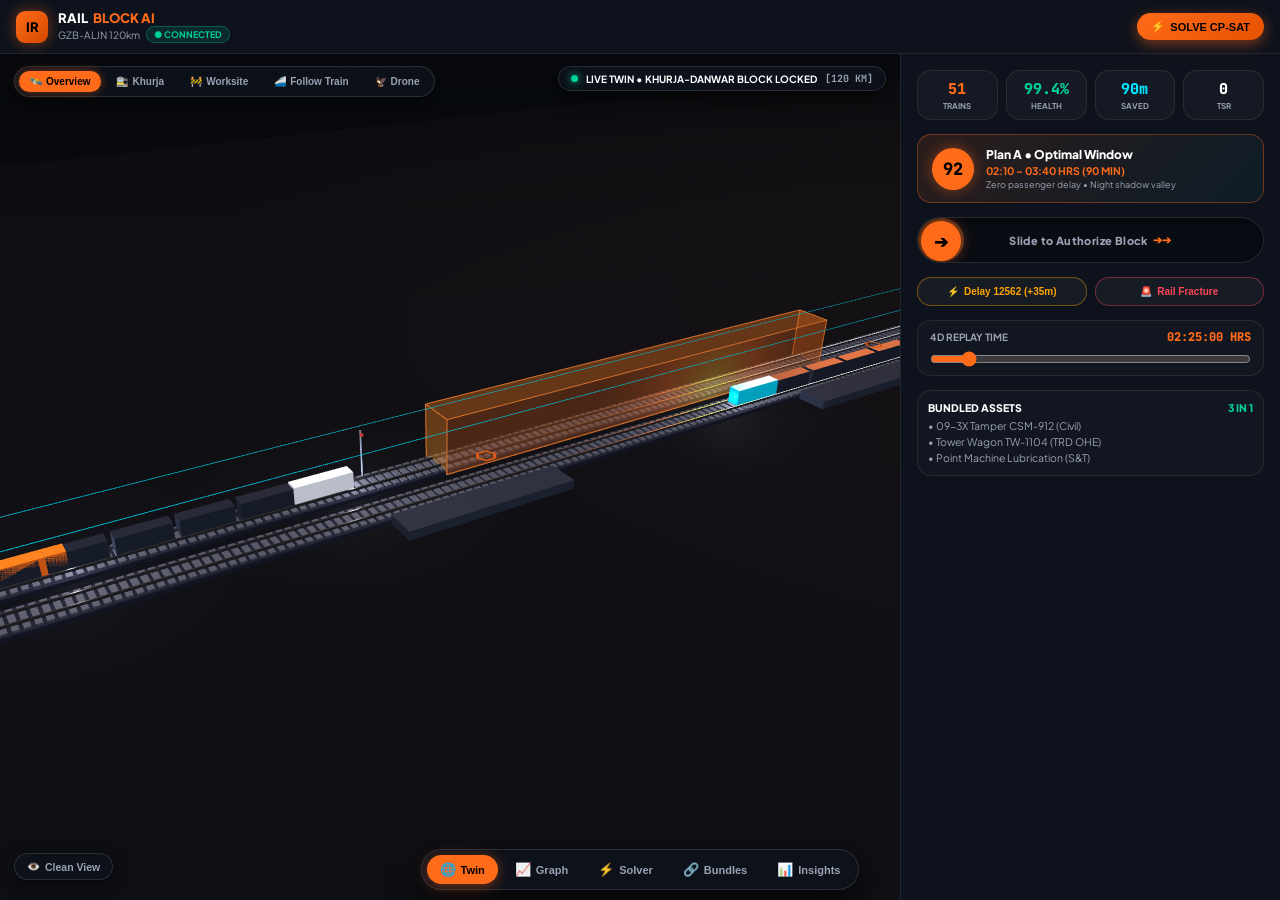
==== commit def67d2c: "fix(ui): remove overlay blocking train animation, provide clean view for mobile and laptop" ====
--- a/index.html
+++ b/index.html
@@ -5,12 +5,12 @@
   <meta name="viewport" content="width=device-width, initial-scale=1.0, maximum-scale=1.0, user-scalable=no, viewport-fit=cover">
   <title>SIH26027 — Indian Railways AI Block Planning & Digital Twin</title>
   
-  <!-- Fonts: Inter & JetBrains Mono -->
+  <!-- Fonts -->
   <link rel="preconnect" href="https://fonts.googleapis.com">
   <link rel="preconnect" href="https://fonts.gstatic.com" crossorigin>
   <link href="https://fonts.googleapis.com/css2?family=Plus+Jakarta+Sans:wght@400;500;600;700;800&family=JetBrains+Mono:wght@500;700;800&display=swap" rel="stylesheet">
 
-  <!-- Three.js with local and CDN fallback -->
+  <!-- Three.js + OrbitControls -->
   <script src="js/three.min.js"></script>
   <script>window.THREE || document.write('<script src="https://cdnjs.cloudflare.com/ajax/libs/three.js/r128/three.min.js"><\/script>')</script>
   <script src="js/OrbitControls.js"></script>
@@ -18,22 +18,20 @@
 
   <style>
     :root {
-      /* FI MONEY / NEO-BANKING DARK THEME */
-      --bg-base: #080a10;
-      --bg-surface: #0f131d;
-      --bg-surface-elevated: #161c2b;
-      --bg-card: #141824;
-      --bg-card-hover: #1c2233;
-      --bg-glass: rgba(18, 23, 36, 0.82);
+      --bg-base: #07090e;
+      --bg-surface: #0e121c;
+      --bg-surface-elevated: #151a28;
+      --bg-card: #131826;
+      --bg-card-hover: #1a2133;
+      --bg-glass: rgba(14, 18, 28, 0.86);
       
       --border-subtle: rgba(255, 255, 255, 0.08);
       --border-focus: rgba(255, 107, 24, 0.5);
       --border-glass: rgba(255, 255, 255, 0.12);
 
-      /* Fi Accents: Industrial Orange + Cyber Teal */
       --fi-orange: #ff6b18;
-      --fi-orange-glow: rgba(255, 107, 24, 0.4);
-      --fi-orange-light: #ff873d;
+      --fi-orange-glow: rgba(255, 107, 24, 0.45);
+      --fi-orange-light: #ff8533;
       --fi-teal: #00e5ff;
       --fi-teal-glow: rgba(0, 229, 255, 0.35);
       --fi-green: #00d09c;
@@ -43,12 +41,12 @@
 
       --text-primary: #ffffff;
       --text-secondary: #9aa2b4;
-      --text-tertiary: #60687c;
+      --text-tertiary: #5d667a;
 
       --radius-sm: 8px;
       --radius-md: 14px;
       --radius-lg: 20px;
-      --radius-xl: 28px;
+      --radius-xl: 26px;
       --radius-full: 9999px;
 
       --font-main: 'Plus Jakarta Sans', -apple-system, BlinkMacSystemFont, "Segoe UI", sans-serif;
@@ -78,16 +76,16 @@
       -webkit-font-smoothing: antialiased;
     }
 
-    /* TOP FI APP BAR */
+    /* TOP HEADER */
     .fi-app-bar {
-      height: 60px;
+      height: 54px;
       background: var(--bg-surface);
       border-bottom: 1px solid var(--border-subtle);
       display: flex;
       align-items: center;
       justify-content: space-between;
       padding: 0 16px;
-      z-index: 40;
+      z-index: 50;
       flex-shrink: 0;
     }
 
@@ -98,17 +96,17 @@
     }
 
     .fi-logo-squircle {
-      width: 36px;
-      height: 36px;
+      width: 32px;
+      height: 32px;
       background: linear-gradient(135deg, var(--fi-orange), #d44a00);
-      border-radius: 10px;
+      border-radius: 9px;
       display: flex;
       align-items: center;
       justify-content: center;
       font-weight: 900;
-      font-size: 15px;
+      font-size: 13px;
       color: #000;
-      box-shadow: 0 0 16px var(--fi-orange-glow);
+      box-shadow: 0 0 14px var(--fi-orange-glow);
     }
 
     .fi-brand-info h1 {
@@ -117,7 +115,7 @@
       color: #fff;
       display: flex;
       align-items: center;
-      gap: 6px;
+      gap: 5px;
     }
 
     .fi-brand-info h1 span.fi-accent {
@@ -137,10 +135,10 @@
       align-items: center;
       gap: 4px;
       font-weight: 700;
-      font-size: 9.5px;
+      font-size: 9px;
       padding: 2px 7px;
       border-radius: var(--radius-full);
-      background: rgba(0, 208, 156, 0.1);
+      background: rgba(0, 208, 156, 0.12);
       color: var(--fi-green);
       border: 1px solid rgba(0, 208, 156, 0.3);
     }
@@ -149,6 +147,25 @@
       display: flex;
       align-items: center;
       gap: 8px;
+    }
+
+    .btn-fi-icon {
+      background: rgba(255, 255, 255, 0.05);
+      border: 1px solid var(--border-glass);
+      color: #fff;
+      width: 34px;
+      height: 34px;
+      border-radius: var(--radius-full);
+      display: flex;
+      align-items: center;
+      justify-content: center;
+      cursor: pointer;
+      font-size: 13px;
+      transition: all 0.2s;
+    }
+
+    .btn-fi-icon:hover {
+      background: rgba(255, 255, 255, 0.1);
     }
 
     .btn-fi-pill {
@@ -164,14 +181,12 @@
       align-items: center;
       gap: 5px;
       box-shadow: 0 4px 14px var(--fi-orange-glow);
-      transition: all 0.2s cubic-bezier(0.16, 1, 0.3, 1);
-    }
-
-    .btn-fi-pill:active {
-      transform: scale(0.94);
-    }
-
-    /* MAIN VIEW CONTAINER */
+      transition: all 0.2s;
+    }
+
+    .btn-fi-pill:active { transform: scale(0.95); }
+
+    /* MAIN STACK CONTAINER */
     .fi-main-container {
       flex: 1;
       position: relative;
@@ -187,7 +202,7 @@
       bottom: 0;
       display: none;
       opacity: 0;
-      transition: opacity 0.25s ease;
+      transition: opacity 0.2s ease;
       background: var(--bg-base);
     }
 
@@ -198,13 +213,23 @@
     }
 
     /* ==========================================================================
-       VIEW 1: 3D DIGITAL TWIN + FI BOTTOM SHEET
+       VIEW 1: CLEAN 3D DIGITAL TWIN + NON-BLOCKING CONTROLS
        ========================================================================== */
-    .twin-viewport-wrapper {
+    .twin-layout-container {
       width: 100%;
+      height: 100%;
+      display: flex;
+      position: relative;
+      overflow: hidden;
+    }
+
+    /* 3D Canvas Column: 100% unobstructed stage */
+    .twin-canvas-column {
+      flex: 1;
       height: 100%;
       position: relative;
       overflow: hidden;
+      background: #07090e;
     }
 
     #canvas3DContainer {
@@ -213,23 +238,23 @@
       position: absolute;
       top: 0;
       left: 0;
-    }
-
-    /* Floating Camera & Action Bar at Top */
-    .fi-floating-cam-bar {
+      display: block;
+    }
+
+    /* Sleek Floating Camera Controls Pill */
+    .fi-cam-floating-bar {
       position: absolute;
-      top: 14px;
-      left: 50%;
-      transform: translateX(-50%);
-      display: flex;
-      align-items: center;
-      gap: 5px;
-      background: var(--bg-glass);
+      top: 12px;
+      left: 14px;
+      display: flex;
+      align-items: center;
+      gap: 4px;
+      background: rgba(14, 18, 28, 0.85);
       backdrop-filter: blur(16px);
       border: 1px solid var(--border-glass);
-      padding: 4px 6px;
+      padding: 4px;
       border-radius: var(--radius-full);
-      box-shadow: 0 8px 24px rgba(0, 0, 0, 0.6);
+      box-shadow: 0 6px 20px rgba(0, 0, 0, 0.6);
       z-index: 20;
     }
 
@@ -237,12 +262,16 @@
       background: transparent;
       border: none;
       color: var(--text-secondary);
-      font-size: 10.5px;
+      font-size: 10px;
       font-weight: 700;
       padding: 5px 11px;
       border-radius: var(--radius-full);
       cursor: pointer;
+      display: flex;
+      align-items: center;
+      gap: 4px;
       transition: all 0.15s;
+      white-space: nowrap;
     }
 
     .fi-cam-chip:hover { color: #fff; }
@@ -250,19 +279,18 @@
       background: var(--fi-orange);
       color: #000;
       font-weight: 800;
-      box-shadow: 0 0 12px var(--fi-orange-glow);
-    }
-
-    /* Floating HUD Toast Alert */
-    .fi-floating-hud-toast {
+      box-shadow: 0 0 10px var(--fi-orange-glow);
+    }
+
+    /* Sleek Floating Status Pill at Top Right of 3D Canvas */
+    .fi-status-floating-pill {
       position: absolute;
-      top: 56px;
-      left: 50%;
-      transform: translateX(-50%);
-      background: rgba(18, 23, 36, 0.92);
-      backdrop-filter: blur(12px);
+      top: 12px;
+      right: 14px;
+      background: rgba(14, 18, 28, 0.85);
+      backdrop-filter: blur(16px);
       border: 1px solid var(--border-glass);
-      padding: 6px 16px;
+      padding: 5px 12px;
       border-radius: var(--radius-full);
       font-size: 10px;
       font-weight: 700;
@@ -270,19 +298,18 @@
       display: flex;
       align-items: center;
       gap: 8px;
+      box-shadow: 0 6px 20px rgba(0, 0, 0, 0.6);
+      z-index: 20;
       pointer-events: none;
-      z-index: 15;
-      box-shadow: 0 4px 16px rgba(0, 0, 0, 0.5);
-      white-space: nowrap;
-    }
-
-    .fi-dot-pulse {
+    }
+
+    .fi-dot-live {
       width: 7px;
       height: 7px;
       border-radius: 50%;
-      background: var(--fi-orange);
-      box-shadow: 0 0 8px var(--fi-orange);
-      animation: fiPulse 1.5s infinite;
+      background: var(--fi-green);
+      box-shadow: 0 0 8px var(--fi-green);
+      animation: fiPulse 1.6s infinite;
     }
 
     @keyframes fiPulse {
@@ -290,316 +317,377 @@
       50% { opacity: 1; transform: scale(1.3); }
     }
 
-    /* Quick Action Floating Pills */
-    .fi-quick-actions-bar {
+    /* Full-screen Clean Mode Toggle Button */
+    .fi-clean-mode-btn {
       position: absolute;
-      top: 96px;
-      right: 14px;
+      bottom: 20px;
+      left: 14px;
+      background: rgba(14, 18, 28, 0.85);
+      backdrop-filter: blur(14px);
+      border: 1px solid var(--border-glass);
+      color: var(--text-secondary);
+      font-size: 10.5px;
+      font-weight: 700;
+      padding: 6px 12px;
+      border-radius: var(--radius-full);
+      cursor: pointer;
+      display: flex;
+      align-items: center;
+      gap: 5px;
+      z-index: 25;
+      box-shadow: 0 4px 14px rgba(0,0,0,0.5);
+      transition: all 0.2s;
+    }
+
+    .fi-clean-mode-btn:hover {
+      color: #fff;
+      border-color: rgba(255, 255, 255, 0.25);
+    }
+
+    /* ==========================================================================
+       SIDEBAR / DRAWER CONTROLS: NEVER OVERLAY THE TRAINS!
+       ========================================================================== */
+    
+    /* Desktop Sidebar (Laptop Version >= 900px) */
+    .twin-sidebar-column {
+      width: 380px;
+      min-width: 380px;
+      height: 100%;
+      overflow-y: auto;
+      background: var(--bg-surface);
+      border-left: 1px solid var(--border-subtle);
       display: flex;
       flex-direction: column;
+      gap: 14px;
+      padding: 16px;
+      padding-bottom: 90px;
+      z-index: 30;
+      flex-shrink: 0;
+    }
+
+    /* Mobile Sheet State (Mobile Version < 900px) */
+    @media (max-width: 899px) {
+      .twin-layout-container {
+        flex-direction: column;
+      }
+
+      /* On mobile, sidebar turns into a sleek, non-intrusive bottom drawer */
+      .twin-sidebar-column {
+        position: absolute;
+        bottom: 64px; /* Sits cleanly right above bottom dock */
+        left: 12px;
+        right: 12px;
+        width: auto;
+        min-width: 0;
+        height: auto;
+        max-height: 52px; /* DEFAULT COLLAPSED: PEEK MODE ONLY (Leaves 88% screen for trains!) */
+        border-radius: var(--radius-lg);
+        border: 1px solid var(--border-glass);
+        background: rgba(14, 18, 28, 0.92);
+        backdrop-filter: blur(24px);
+        box-shadow: 0 -8px 30px rgba(0, 0, 0, 0.7);
+        padding: 8px 14px 12px;
+        overflow: hidden;
+        transition: max-height 0.35s cubic-bezier(0.16, 1, 0.3, 1), transform 0.3s ease;
+      }
+
+      /* When expanded on mobile */
+      .twin-sidebar-column.expanded {
+        max-height: 72vh;
+        overflow-y: auto;
+      }
+
+      /* Hide floating camera bar labels on small screens for ultra-clean view */
+      .fi-cam-chip span.label { display: none; }
+      .fi-status-floating-pill span.sub { display: none; }
+    }
+
+    /* Mobile Drawer Handle Bar */
+    .fi-drawer-handle-row {
+      display: flex;
+      flex-direction: column;
+      align-items: center;
+      cursor: pointer;
+      margin-bottom: 4px;
+      flex-shrink: 0;
+    }
+
+    .fi-drawer-handle {
+      width: 38px;
+      height: 4px;
+      background: var(--text-tertiary);
+      border-radius: var(--radius-full);
+      margin-bottom: 6px;
+    }
+
+    .fi-drawer-peek-summary {
+      display: flex;
+      align-items: center;
+      justify-content: space-between;
+      width: 100%;
+      font-size: 11px;
+      font-weight: 800;
+      color: #fff;
+    }
+
+    .fi-drawer-peek-summary .peek-btn {
+      color: var(--fi-orange);
+      font-size: 10.5px;
+      display: flex;
+      align-items: center;
+      gap: 3px;
+    }
+
+    @media (min-width: 900px) {
+      .fi-drawer-handle-row { display: none; }
+    }
+
+    /* Mini KPI Grid */
+    .fi-kpi-grid {
+      display: grid;
+      grid-template-columns: repeat(4, 1fr);
       gap: 8px;
-      z-index: 20;
-    }
-
-    .fi-action-pill {
-      background: var(--bg-glass);
-      backdrop-filter: blur(14px);
+    }
+
+    .fi-kpi-box {
+      background: rgba(255, 255, 255, 0.03);
+      border: 1px solid var(--border-subtle);
+      border-radius: var(--radius-md);
+      padding: 8px 4px;
+      text-align: center;
+      display: flex;
+      flex-direction: column;
+      gap: 2px;
+    }
+
+    .fi-kpi-box .v {
+      font-size: 15px;
+      font-weight: 800;
+      color: #fff;
+      font-family: var(--font-mono);
+    }
+
+    .fi-kpi-box .v.orange { color: var(--fi-orange); }
+    .fi-kpi-box .v.green { color: var(--fi-green); }
+    .fi-kpi-box .v.teal { color: var(--fi-teal); }
+    .fi-kpi-box .l { font-size: 8px; color: var(--text-secondary); text-transform: uppercase; font-weight: 700; }
+
+    /* Recommended Plan Hero Card */
+    .fi-plan-hero-card {
+      background: linear-gradient(135deg, rgba(255, 107, 24, 0.12), rgba(0, 229, 255, 0.05));
+      border: 1px solid rgba(255, 107, 24, 0.35);
+      border-radius: var(--radius-md);
+      padding: 12px 14px;
+      display: flex;
+      align-items: center;
+      gap: 12px;
+    }
+
+    .fi-score-circle {
+      width: 42px;
+      height: 42px;
+      background: var(--fi-orange);
+      color: #000;
+      border-radius: 50%;
+      display: flex;
+      align-items: center;
+      justify-content: center;
+      font-size: 17px;
+      font-weight: 900;
+      font-family: var(--font-mono);
+      box-shadow: 0 0 14px var(--fi-orange-glow);
+      flex-shrink: 0;
+    }
+
+    .fi-plan-details h4 {
+      font-size: 12px;
+      font-weight: 800;
+      color: #fff;
+    }
+
+    .fi-plan-details p {
+      font-size: 10.5px;
+      color: var(--fi-orange);
+      font-weight: 700;
+      margin-top: 2px;
+    }
+
+    .fi-plan-details small {
+      font-size: 9px;
+      color: var(--text-secondary);
+      display: block;
+      margin-top: 2px;
+    }
+
+    /* THE ICONIC FI MONEY "SLIDE TO AUTHORIZE" SWIPE GESTURE */
+    .fi-slide-action-box {
+      display: flex;
+      flex-direction: column;
+      gap: 6px;
+    }
+
+    .fi-slider-runway {
+      position: relative;
+      height: 46px;
+      background: #090c13;
+      border: 1px solid var(--border-glass);
+      border-radius: var(--radius-full);
+      overflow: hidden;
+      display: flex;
+      align-items: center;
+      justify-content: center;
+      user-select: none;
+      box-shadow: inset 0 2px 6px rgba(0,0,0,0.6);
+    }
+
+    .fi-slider-label {
+      font-size: 11px;
+      font-weight: 800;
+      color: var(--text-secondary);
+      letter-spacing: 0.4px;
+      pointer-events: none;
+      z-index: 5;
+      display: flex;
+      align-items: center;
+      gap: 5px;
+      transition: opacity 0.2s;
+    }
+
+    .fi-slider-label span.pulse-arrow {
+      color: var(--fi-orange);
+      animation: fiArrowShift 1.6s infinite;
+    }
+
+    @keyframes fiArrowShift {
+      0%, 100% { opacity: 0.4; transform: translateX(0); }
+      50% { opacity: 1; transform: translateX(4px); }
+    }
+
+    .fi-slider-fill-progress {
+      position: absolute;
+      top: 0;
+      left: 0;
+      height: 100%;
+      width: 46px;
+      background: linear-gradient(90deg, var(--fi-orange), var(--fi-orange-light));
+      border-radius: var(--radius-full);
+      opacity: 0.28;
+      pointer-events: none;
+    }
+
+    .fi-slider-dragger {
+      position: absolute;
+      top: 3px;
+      left: 3px;
+      width: 40px;
+      height: 40px;
+      background: var(--fi-orange);
+      border-radius: 50%;
+      display: flex;
+      align-items: center;
+      justify-content: center;
+      color: #000;
+      font-size: 17px;
+      font-weight: 900;
+      cursor: grab;
+      z-index: 10;
+      box-shadow: 0 0 14px var(--fi-orange-glow);
+    }
+
+    .fi-slider-dragger:active {
+      cursor: grabbing;
+      transform: scale(0.95);
+    }
+
+    .fi-slider-runway.authorized {
+      background: rgba(0, 208, 156, 0.15);
+      border-color: var(--fi-green);
+    }
+
+    .fi-slider-runway.authorized .fi-slider-label {
+      color: var(--fi-green);
+      font-weight: 900;
+    }
+
+    .fi-slider-runway.authorized .fi-slider-dragger {
+      background: var(--fi-green);
+      box-shadow: 0 0 16px var(--fi-green-glow);
+    }
+
+    /* Quick Disruption Action Chips */
+    .fi-actions-row {
+      display: grid;
+      grid-template-columns: 1fr 1fr;
+      gap: 8px;
+    }
+
+    .fi-btn-action {
+      background: rgba(255, 255, 255, 0.04);
       border: 1px solid var(--border-glass);
       color: #fff;
       font-size: 10px;
       font-weight: 700;
-      padding: 6px 12px;
-      border-radius: var(--radius-full);
+      padding: 8px 10px;
+      border-radius: var(--radius-md);
       cursor: pointer;
       display: flex;
       align-items: center;
-      gap: 6px;
-      box-shadow: 0 4px 14px rgba(0,0,0,0.4);
+      justify-content: center;
+      gap: 5px;
       transition: all 0.15s;
     }
 
-    .fi-action-pill:active { transform: scale(0.95); }
-    .fi-action-pill.warning { border-color: rgba(255, 165, 2, 0.4); color: var(--fi-amber); }
-    .fi-action-pill.danger { border-color: rgba(255, 71, 87, 0.4); color: var(--fi-red); }
-
-    /* FI BOTTOM SHEET (TACTILE PULL-UP DRAWER) */
-    .fi-bottom-sheet {
-      position: absolute;
-      bottom: 68px; /* Above Bottom Dock */
-      left: 14px;
-      right: 14px;
-      background: var(--bg-glass);
-      backdrop-filter: blur(24px);
-      border: 1px solid var(--border-glass);
-      border-radius: var(--radius-lg);
-      box-shadow: 0 -8px 32px rgba(0, 0, 0, 0.7);
-      z-index: 25;
-      display: flex;
-      flex-direction: column;
-      max-height: 480px;
-      transition: transform 0.35s cubic-bezier(0.16, 1, 0.3, 1), max-height 0.35s;
-      overflow: hidden;
-    }
-
-    .fi-sheet-handle-bar {
-      height: 24px;
-      display: flex;
-      align-items: center;
-      justify-content: center;
-      cursor: pointer;
-      flex-shrink: 0;
-    }
-
-    .fi-sheet-handle {
-      width: 36px;
-      height: 4px;
-      background: var(--text-tertiary);
-      border-radius: var(--radius-full);
-      transition: background 0.15s;
-    }
-
-    .fi-bottom-sheet:hover .fi-sheet-handle {
-      background: var(--text-secondary);
-    }
-
-    .fi-sheet-content {
-      padding: 0 16px 16px;
-      overflow-y: auto;
-      display: flex;
-      flex-direction: column;
-      gap: 12px;
-    }
-
-    /* Fi KPI Compact Grid */
-    .fi-kpi-row {
-      display: grid;
-      grid-template-columns: repeat(4, 1fr);
-      gap: 8px;
-    }
-
-    .fi-kpi-card {
-      background: rgba(255, 255, 255, 0.03);
+    .fi-btn-action:active { transform: scale(0.96); }
+    .fi-btn-action.warning { border-color: rgba(255, 165, 2, 0.4); color: var(--fi-amber); }
+    .fi-btn-action.danger { border-color: rgba(255, 71, 87, 0.4); color: var(--fi-red); }
+
+    /* 4D Timeline Scrubber */
+    .fi-timeline-card {
+      background: rgba(255, 255, 255, 0.02);
       border: 1px solid var(--border-subtle);
       border-radius: var(--radius-md);
-      padding: 8px 6px;
-      text-align: center;
+      padding: 8px 12px;
       display: flex;
       flex-direction: column;
-      gap: 2px;
-    }
-
-    .fi-kpi-card .val {
-      font-size: 16px;
-      font-weight: 800;
-      color: #fff;
+      gap: 6px;
+    }
+
+    .fi-timeline-header {
+      display: flex;
+      justify-content: space-between;
+      align-items: center;
+      font-size: 10px;
+      color: var(--text-secondary);
+      font-weight: 700;
+    }
+
+    .fi-timeline-clock {
       font-family: var(--font-mono);
-    }
-
-    .fi-kpi-card .val.orange { color: var(--fi-orange); }
-    .fi-kpi-card .val.green { color: var(--fi-green); }
-    .fi-kpi-card .val.teal { color: var(--fi-teal); }
-    .fi-kpi-card .lbl { font-size: 8px; color: var(--text-secondary); text-transform: uppercase; font-weight: 700; }
-
-    /* Fi Recommendation Hero Card */
-    .fi-hero-insight-card {
-      background: linear-gradient(135deg, rgba(255, 107, 24, 0.1), rgba(0, 229, 255, 0.05));
-      border: 1px solid rgba(255, 107, 24, 0.35);
-      border-radius: var(--radius-md);
-      padding: 12px 14px;
-      display: flex;
-      align-items: center;
-      justify-content: space-between;
-      gap: 10px;
-    }
-
-    .fi-score-circle {
-      width: 44px;
-      height: 44px;
-      background: var(--fi-orange);
-      color: #000;
-      border-radius: 50%;
-      display: flex;
-      align-items: center;
-      justify-content: center;
-      font-size: 18px;
-      font-weight: 900;
-      font-family: var(--font-mono);
-      box-shadow: 0 0 16px var(--fi-orange-glow);
-      flex-shrink: 0;
-    }
-
-    .fi-insight-text {
-      flex: 1;
-    }
-
-    .fi-insight-text h4 {
       font-size: 12px;
       font-weight: 800;
-      color: #fff;
-    }
-
-    .fi-insight-text p {
-      font-size: 10px;
       color: var(--fi-orange);
-      font-weight: 700;
-      margin-top: 2px;
-    }
-
-    .fi-insight-text small {
-      font-size: 9px;
-      color: var(--text-secondary);
-      display: block;
-      margin-top: 2px;
-    }
-
-    /* SLIDE TO AUTHORIZE COMPONENT (ICONIC FI MONEY GESTURE) */
-    .fi-slider-container {
-      position: relative;
-      height: 48px;
-      background: #0d111a;
-      border: 1px solid var(--border-glass);
-      border-radius: var(--radius-full);
-      overflow: hidden;
-      display: flex;
-      align-items: center;
-      justify-content: center;
-      user-select: none;
-      margin-top: 4px;
-      box-shadow: inset 0 2px 6px rgba(0,0,0,0.5);
-    }
-
-    .fi-slider-track-text {
-      font-size: 11px;
-      font-weight: 800;
-      color: var(--text-secondary);
-      letter-spacing: 0.5px;
-      pointer-events: none;
-      z-index: 5;
-      display: flex;
-      align-items: center;
-      gap: 6px;
-      transition: opacity 0.2s;
-    }
-
-    .fi-slider-track-text span.shimmer {
-      color: var(--fi-orange);
-      animation: textShimmer 2s infinite;
-    }
-
-    @keyframes textShimmer {
-      0%, 100% { opacity: 0.4; }
-      50% { opacity: 1; }
-    }
-
-    .fi-slider-fill {
-      position: absolute;
-      top: 0;
-      left: 0;
-      height: 100%;
-      width: 48px;
-      background: linear-gradient(90deg, var(--fi-orange), var(--fi-orange-light));
-      border-radius: var(--radius-full);
-      opacity: 0.25;
-      pointer-events: none;
-    }
-
-    .fi-slider-thumb {
-      position: absolute;
-      top: 3px;
-      left: 3px;
-      width: 42px;
-      height: 42px;
-      background: var(--fi-orange);
-      border-radius: 50%;
-      display: flex;
-      align-items: center;
-      justify-content: center;
-      color: #000;
-      font-size: 18px;
-      font-weight: 900;
-      cursor: grab;
-      z-index: 10;
-      box-shadow: 0 0 14px var(--fi-orange-glow);
-      transition: background 0.2s;
-    }
-
-    .fi-slider-thumb:active {
-      cursor: grabbing;
-      transform: scale(0.96);
-    }
-
-    .fi-slider-container.authorized {
-      background: rgba(0, 208, 156, 0.15);
-      border-color: var(--fi-green);
-    }
-
-    .fi-slider-container.authorized .fi-slider-track-text {
-      color: var(--fi-green);
-      font-weight: 900;
-    }
-
-    .fi-slider-container.authorized .fi-slider-thumb {
-      background: var(--fi-green);
-      box-shadow: 0 0 16px var(--fi-green-glow);
-    }
-
-    /* 4D Timeline Scrubber */
-    .fi-timeline-row {
-      display: flex;
-      align-items: center;
-      gap: 10px;
-      background: rgba(255, 255, 255, 0.02);
-      border: 1px solid var(--border-subtle);
-      padding: 6px 12px;
-      border-radius: var(--radius-md);
-    }
-
-    .fi-time-clock {
-      font-family: var(--font-mono);
-      font-size: 13px;
-      font-weight: 800;
-      color: var(--fi-orange);
-      min-width: 60px;
-    }
-
-    .fi-slider-range {
-      flex: 1;
+    }
+
+    .fi-range-input {
+      width: 100%;
       accent-color: var(--fi-orange);
       cursor: pointer;
     }
 
     /* ==========================================================================
-       VIEW 2: MASTER TRAIN GRAPH
+       OTHER FULL VIEW DECKS (Graph, Solver, Bundles, Insights)
        ========================================================================== */
     .fi-deck-container {
       width: 100%;
       height: 100%;
       overflow-y: auto;
       padding: 16px;
-      padding-bottom: 90px; /* space for dock */
+      padding-bottom: 90px;
       display: flex;
       flex-direction: column;
-      gap: 16px;
-    }
-
-    .fi-graph-wrapper {
-      height: 380px;
-      background: #0a0d14;
-      border: 1px solid var(--border-subtle);
-      border-radius: var(--radius-lg);
-      position: relative;
-      overflow: hidden;
-    }
-
-    #timeDistanceCanvas {
-      width: 100%;
-      height: 100%;
-      display: block;
-    }
-
-    /* ==========================================================================
-       VIEW 3: CP-SAT OPTIMIZER & XAI
-       ========================================================================== */
+      gap: 14px;
+    }
+
     .fi-card {
       background: var(--bg-surface);
       border: 1px solid var(--border-subtle);
@@ -633,118 +721,28 @@
       font-family: var(--font-mono);
     }
 
-    .fi-pareto-grid {
-      display: grid;
-      grid-template-columns: repeat(auto-fit, minmax(260px, 1fr));
-      gap: 12px;
-    }
-
-    .fi-plan-card {
-      background: var(--bg-card);
+    /* Master Graph Canvas */
+    .fi-graph-wrapper {
+      height: 380px;
+      background: #090c13;
       border: 1px solid var(--border-subtle);
-      border-radius: var(--radius-md);
-      padding: 14px;
-      cursor: pointer;
-      transition: all 0.2s;
-    }
-
-    .fi-plan-card:hover { background: var(--bg-card-hover); }
-    .fi-plan-card.active {
-      border-color: var(--fi-orange);
-      background: rgba(255, 107, 24, 0.08);
-      box-shadow: 0 0 16px rgba(255, 107, 24, 0.15);
-    }
-
-    .fi-plan-card-header {
-      display: flex;
-      justify-content: space-between;
-      align-items: center;
-      margin-bottom: 6px;
+      border-radius: var(--radius-lg);
+      position: relative;
+      overflow: hidden;
+    }
+
+    #timeDistanceCanvas {
+      width: 100%;
+      height: 100%;
+      display: block;
     }
 
     /* ==========================================================================
-       VIEW 4: SHADOW BUNDLING
-       ========================================================================== */
-    .fi-savings-hero {
-      background: linear-gradient(135deg, rgba(0, 208, 156, 0.12), rgba(0, 229, 255, 0.05));
-      border: 1px solid var(--fi-green);
-      border-radius: var(--radius-lg);
-      padding: 18px;
-      display: flex;
-      align-items: center;
-      justify-content: space-between;
-      box-shadow: 0 0 20px rgba(0, 208, 156, 0.15);
-    }
-
-    .fi-savings-val {
-      font-size: 32px;
-      font-weight: 900;
-      color: var(--fi-green);
-      font-family: var(--font-mono);
-    }
-
-    /* ==========================================================================
-       VIEW 5: SIMPY BENCHMARKS
-       ========================================================================== */
-    .fi-bench-hero {
-      background: linear-gradient(135deg, rgba(255, 107, 24, 0.14), rgba(0, 229, 255, 0.06));
-      border: 1px solid var(--fi-orange);
-      border-radius: var(--radius-lg);
-      padding: 18px;
-      display: flex;
-      align-items: center;
-      justify-content: space-between;
-      box-shadow: 0 0 20px var(--fi-orange-glow);
-    }
-
-    .fi-bench-val {
-      font-size: 36px;
-      font-weight: 900;
-      color: var(--fi-orange);
-      font-family: var(--font-mono);
-    }
-
-    .fi-bar-row {
-      display: flex;
-      flex-direction: column;
-      gap: 4px;
-      margin-bottom: 10px;
-    }
-
-    .fi-bar-label {
-      display: flex;
-      justify-content: space-between;
-      font-size: 11px;
-      font-weight: 700;
-    }
-
-    .fi-bar-bg {
-      height: 22px;
-      background: #0d111a;
-      border-radius: var(--radius-full);
-      overflow: hidden;
-      position: relative;
-    }
-
-    .fi-bar-inner {
-      height: 100%;
-      border-radius: var(--radius-full);
-      display: flex;
-      align-items: center;
-      padding-left: 10px;
-      font-size: 10px;
-      font-weight: 800;
-      color: #fff;
-      font-family: var(--font-mono);
-      transition: width 0.8s cubic-bezier(0.16, 1, 0.3, 1);
-    }
-
-    /* ==========================================================================
-       BOTTOM FLOATING FI NAVIGATION DOCK
+       BOTTOM FLOATING FI DOCK (NAVIGATION BAR)
        ========================================================================== */
     .fi-bottom-dock-wrapper {
       position: fixed;
-      bottom: max(14px, var(--safe-bottom));
+      bottom: max(10px, var(--safe-bottom));
       left: 0;
       right: 0;
       display: flex;
@@ -755,30 +753,30 @@
 
     .fi-bottom-dock {
       pointer-events: auto;
-      background: rgba(15, 19, 29, 0.9);
+      background: rgba(14, 18, 28, 0.92);
       backdrop-filter: blur(24px);
       border: 1px solid var(--border-glass);
-      padding: 6px;
+      padding: 5px;
       border-radius: var(--radius-full);
       display: flex;
       align-items: center;
       gap: 4px;
-      box-shadow: 0 10px 30px rgba(0, 0, 0, 0.7), 0 0 20px rgba(0, 0, 0, 0.5);
+      box-shadow: 0 10px 30px rgba(0, 0, 0, 0.7);
     }
 
     .fi-dock-item {
       background: transparent;
       border: none;
       color: var(--text-secondary);
-      padding: 8px 14px;
+      padding: 7px 13px;
       border-radius: var(--radius-full);
       font-size: 11px;
       font-weight: 700;
       cursor: pointer;
       display: flex;
       align-items: center;
-      gap: 6px;
-      transition: all 0.2s cubic-bezier(0.16, 1, 0.3, 1);
+      gap: 5px;
+      transition: all 0.2s;
     }
 
     .fi-dock-item:hover { color: #fff; }
@@ -793,30 +791,11 @@
     .fi-dock-item .dock-icon {
       font-size: 13px;
     }
-
-    /* DESKTOP RESPONSIVE ADAPTATION */
-    @media (min-width: 900px) {
-      .twin-viewport-wrapper {
-        display: grid;
-        grid-template-columns: 1fr 380px;
-      }
-
-      .fi-bottom-sheet {
-        position: static;
-        margin: 16px;
-        max-height: none;
-        height: calc(100% - 32px);
-      }
-
-      .fi-sheet-handle-bar {
-        display: none;
-      }
-    }
   </style>
 </head>
 <body class="fi-body">
 
-  <!-- TOP FI APP BAR -->
+  <!-- TOP HEADER -->
   <header class="fi-app-bar">
     <div class="fi-brand">
       <div class="fi-logo-squircle">IR</div>
@@ -824,7 +803,7 @@
         <h1>RAIL <span class="fi-accent">BLOCK AI</span></h1>
         <div class="fi-brand-sub">
           <span>GZB-ALJN 120km</span>
-          <span id="fiStatusChip" class="fi-status-pill">● CONNECTED</span>
+          <span class="fi-status-pill">● CONNECTED</span>
         </div>
       </div>
     </div>
@@ -836,289 +815,216 @@
     </div>
   </header>
 
-  <!-- MAIN VIEW CONTAINERS -->
+  <!-- MAIN VIEW DECK -->
   <main class="fi-main-container">
 
-    <!-- VIEW 1: 3D DIGITAL TWIN + FI BOTTOM SHEET -->
+    <!-- VIEW 1: 3D DIGITAL TWIN + NON-BLOCKING CONTROLS -->
     <section class="fi-view-pane active" id="pane-twin3d">
-      <div class="twin-viewport-wrapper">
+      <div class="twin-layout-container">
         
-        <!-- 3D Canvas -->
-        <div id="canvas3DContainer"></div>
-
-        <!-- Floating Camera Presets Pill Bar -->
-        <div class="fi-floating-cam-bar">
-          <button class="fi-cam-chip active" data-cam="overview">Overview</button>
-          <button class="fi-cam-chip" data-cam="station_focus">Khurja</button>
-          <button class="fi-cam-chip" data-cam="block_focus">Worksite</button>
-          <button class="fi-cam-chip" data-cam="isometric_high">Drone</button>
-        </div>
-
-        <!-- Floating Live Status Toast -->
-        <div class="fi-floating-hud-toast">
-          <span class="fi-dot-pulse"></span>
-          <span id="hudStatusMsg">LIVE 3D TWIN • KHURJA-DANWAR BLOCK PROTECTED</span>
-        </div>
-
-        <!-- Quick Action Floating Buttons -->
-        <div class="fi-quick-actions-bar">
-          <button class="fi-action-pill warning" id="btnQuickDelay">
-            <span>⚡</span> Delay +35m
-          </button>
-          <button class="fi-action-pill danger" id="btnQuickFracture">
-            <span>🚨</span> Rail Fracture
+        <!-- 3D Digital Twin Stage (100% CLEAN & UNOBSTRUCTED) -->
+        <div class="twin-canvas-column" id="twinCanvasColumn">
+          
+          <!-- WebGL Three.js Canvas -->
+          <div id="canvas3DContainer"></div>
+
+          <!-- Sleek Floating Camera Controls Pill -->
+          <div class="fi-cam-floating-bar" id="fiCamBar">
+            <button class="fi-cam-chip active" data-cam="overview">
+              <span>🛰️</span><span class="label">Overview</span>
+            </button>
+            <button class="fi-cam-chip" data-cam="station_focus">
+              <span>🚉</span><span class="label">Khurja</span>
+            </button>
+            <button class="fi-cam-chip" data-cam="block_focus">
+              <span>🚧</span><span class="label">Worksite</span>
+            </button>
+            <button class="fi-cam-chip" data-cam="follow_train">
+              <span>🚄</span><span class="label">Follow Train</span>
+            </button>
+            <button class="fi-cam-chip" data-cam="isometric_high">
+              <span>🦅</span><span class="label">Drone</span>
+            </button>
+          </div>
+
+          <!-- Sleek Floating Telemetry Status Pill -->
+          <div class="fi-status-floating-pill" id="fiStatusPill">
+            <span class="fi-dot-live"></span>
+            <span id="hudStatusMsg">LIVE TWIN • KHURJA-DANWAR BLOCK LOCKED</span>
+            <span class="sub" style="color: var(--text-secondary); font-family: var(--font-mono);">[120 KM]</span>
+          </div>
+
+          <!-- 1-Click Clean / Full Immersion Mode Toggle Button -->
+          <button class="fi-clean-mode-btn" id="btnToggleCleanView" title="Toggle Clean Cinema View">
+            <span id="cleanViewIcon">👁️</span>
+            <span id="cleanViewText">Clean View</span>
           </button>
         </div>
 
-        <!-- Fi Money Expandable Bottom Sheet -->
-        <div class="fi-bottom-sheet" id="fiBottomSheet">
-          <div class="fi-sheet-handle-bar" id="fiSheetHandle">
-            <div class="fi-sheet-handle"></div>
+        <!-- Dedicated Operations Control Deck (SIDEBAR ON LAPTOP / PEEK DRAWER ON MOBILE) -->
+        <aside class="twin-sidebar-column" id="twinSidebar">
+          
+          <!-- Mobile Drawer Grab Handle & Peek Bar -->
+          <div class="fi-drawer-handle-row" id="drawerToggle">
+            <div class="fi-drawer-handle"></div>
+            <div class="fi-drawer-peek-summary">
+              <span>⚡ Plan A (90m Block)</span>
+              <span class="peek-btn" id="peekBtnLabel">▲ Controls & Authorize</span>
+            </div>
           </div>
 
-          <div class="fi-sheet-content">
-            <!-- Mini KPIs -->
-            <div class="fi-kpi-row">
-              <div class="fi-kpi-card">
-                <span class="val orange">51</span>
-                <span class="lbl">Trains</span>
+          <!-- 4 KPI Metrics -->
+          <div class="fi-kpi-grid">
+            <div class="fi-kpi-box">
+              <span class="v orange">51</span>
+              <span class="l">Trains</span>
+            </div>
+            <div class="fi-kpi-box">
+              <span class="v green">99.4%</span>
+              <span class="l">Health</span>
+            </div>
+            <div class="fi-kpi-box">
+              <span class="v teal">90m</span>
+              <span class="l">Saved</span>
+            </div>
+            <div class="fi-kpi-box">
+              <span class="v">0</span>
+              <span class="l">TSR</span>
+            </div>
+          </div>
+
+          <!-- Plan A Hero Card -->
+          <div class="fi-plan-hero-card">
+            <div class="fi-score-circle" id="heroScoreVal">92</div>
+            <div class="fi-plan-details">
+              <h4>Plan A • Optimal Window</h4>
+              <p id="heroWindowLabel">02:10 – 03:40 HRS (90 MIN)</p>
+              <small>Zero passenger delay • Night shadow valley</small>
+            </div>
+          </div>
+
+          <!-- Iconic Fi Money "Slide to Authorize" Gesture -->
+          <div class="fi-slide-action-box">
+            <div class="fi-slider-runway" id="fiSwipeContainer">
+              <div class="fi-slider-fill-progress" id="fiSwipeFill"></div>
+              <div class="fi-slider-label" id="fiSwipeTrackText">
+                <span>Slide to Authorize Block</span>
+                <span class="pulse-arrow">➔➔</span>
               </div>
-              <div class="fi-kpi-card">
-                <span class="val green">99.4%</span>
-                <span class="lbl">Asset Health</span>
+              <div class="fi-slider-dragger" id="fiSwipeThumb">➔</div>
+            </div>
+          </div>
+
+          <!-- Quick Disruption Simulation Buttons -->
+          <div class="fi-actions-row">
+            <button class="fi-btn-action warning" id="btnQuickDelay">
+              <span>⚡</span> Delay 12562 (+35m)
+            </button>
+            <button class="fi-btn-action danger" id="btnQuickFracture">
+              <span>🚨</span> Rail Fracture
+            </button>
+          </div>
+
+          <!-- 4D Interactive Timeline Scrubber -->
+          <div class="fi-timeline-card">
+            <div class="fi-timeline-header">
+              <span>4D REPLAY TIME</span>
+              <span class="fi-timeline-clock" id="clockDisplay">02:25:00 HRS</span>
+            </div>
+            <input type="range" class="fi-range-input" id="timeScrubber" min="0" max="1440" value="145">
+          </div>
+
+          <!-- Departmental Bundling Pill Card -->
+          <div style="background: rgba(255, 255, 255, 0.02); border: 1px solid var(--border-subtle); border-radius: var(--radius-md); padding: 10px; font-size: 10.5px;">
+            <div style="font-weight: 800; color: #fff; margin-bottom: 4px; display: flex; justify-content: space-between;">
+              <span>BUNDLED ASSETS</span>
+              <span style="color: var(--fi-green);">3 IN 1</span>
+            </div>
+            <div style="color: var(--text-secondary); line-height: 1.5;">
+              • 09-3X Tamper CSM-912 (Civil)<br>
+              • Tower Wagon TW-1104 (TRD OHE)<br>
+              • Point Machine Lubrication (S&T)
+            </div>
+          </div>
+
+        </aside>
+
+      </div>
+    </section>
+
+    <!-- VIEW 2: MASTER TRAIN GRAPH -->
+    <section class="fi-view-pane" id="pane-masterGraph">
+      <div class="fi-deck-container">
+        <div class="fi-card">
+          <div class="fi-card-header">
+            <h3>24-Hour Master Train Trajectory Graph</h3>
+            <span class="fi-pill-tag">SECTION CONTROLLER</span>
+          </div>
+          <p style="font-size: 11px; color: var(--text-secondary);">Distance (120 km) vs Time (24h) master chart showing all 51 trains and shadow block slot.</p>
+          <div class="fi-graph-wrapper">
+            <canvas id="timeDistanceCanvas"></canvas>
+          </div>
+        </div>
+      </div>
+    </section>
+
+    <!-- VIEW 3: CP-SAT OPTIMIZER & XAI -->
+    <section class="fi-view-pane" id="pane-optimizerDeck">
+      <div class="fi-deck-container">
+        <div class="fi-card">
+          <div class="fi-card-header">
+            <h3>Google OR-Tools CP-SAT Solver</h3>
+            <span class="fi-pill-tag">EXPLAINABLE AI</span>
+          </div>
+          <p style="font-size: 11px; color: var(--text-secondary);">Pareto-optimal candidate windows computed in 2.8s across 51 train paths.</p>
+          <div style="display: grid; grid-template-columns: repeat(auto-fit, minmax(240px, 1fr)); gap: 10px;">
+            <div style="background: rgba(255, 107, 24, 0.08); border: 1px solid var(--fi-orange); border-radius: var(--radius-md); padding: 12px;">
+              <div style="display: flex; justify-content: space-between; font-size: 11px; font-weight: 800; color: #fff;">
+                <span>Plan A (Recommended)</span>
+                <span style="color: var(--fi-orange);">Score 92</span>
               </div>
-              <div class="fi-kpi-card">
-                <span class="val teal">90m</span>
-                <span class="lbl">Time Saved</span>
+              <p style="font-size: 11px; color: var(--fi-orange); margin-top: 4px; font-weight: 700;">02:10 - 03:40 HRS (90m)</p>
+              <div style="font-size: 10px; color: var(--text-secondary); margin-top: 4px;">Pass Delay: 0m | Freight Delay: 12m</div>
+            </div>
+
+            <div style="background: var(--bg-card); border: 1px solid var(--border-subtle); border-radius: var(--radius-md); padding: 12px;">
+              <div style="display: flex; justify-content: space-between; font-size: 11px; font-weight: 800; color: #fff;">
+                <span>Plan B (Max Duration)</span>
+                <span style="color: var(--fi-teal);">Score 84</span>
               </div>
-              <div class="fi-kpi-card">
-                <span class="val">0</span>
-                <span class="lbl">TSR Caution</span>
-              </div>
-            </div>
-
-            <!-- AI Recommendation Hero Card -->
-            <div class="fi-hero-insight-card">
-              <div class="fi-score-circle" id="heroScoreVal">92</div>
-              <div class="fi-insight-text">
-                <h4>Plan A • Recommended Slot</h4>
-                <p id="heroWindowLabel">02:10 – 03:40 HRS (90 MIN)</p>
-                <small>Night valley slot • Zero passenger train delay</small>
-              </div>
-            </div>
-
-            <!-- Slide to Authorize Block (Iconic Fi Money Swipe Gesture) -->
-            <div class="fi-slider-container" id="fiSwipeContainer">
-              <div class="fi-slider-fill" id="fiSwipeFill"></div>
-              <div class="fi-slider-track-text" id="fiSwipeTrackText">
-                <span>Slide to Authorize Block</span>
-                <span class="shimmer">➔➔➔</span>
-              </div>
-              <div class="fi-slider-thumb" id="fiSwipeThumb">➔</div>
-            </div>
-
-            <!-- 4D Scrubber Row -->
-            <div class="fi-timeline-row">
-              <span class="fi-time-clock" id="fiClock">02:25:00</span>
-              <input type="range" class="fi-slider-range" id="fiTimeSlider" min="0" max="1440" value="145">
-              <button class="fi-cam-chip active" id="fiPlayPauseBtn" style="padding: 4px 8px;">⏸</button>
+              <p style="font-size: 11px; color: var(--fi-teal); margin-top: 4px; font-weight: 700;">01:30 - 03:45 HRS (135m)</p>
+              <div style="font-size: 10px; color: var(--text-secondary); margin-top: 4px;">Pass Delay: 18m | Freight Delay: 45m</div>
             </div>
           </div>
         </div>
       </div>
     </section>
 
-    <!-- VIEW 2: MASTER TRAIN STRING GRAPH -->
-    <section class="fi-view-pane" id="pane-masterGraph">
+    <!-- VIEW 4: SHADOW BUNDLING -->
+    <section class="fi-view-pane" id="pane-bundlingMatrix">
       <div class="fi-deck-container">
-        <div class="fi-card">
-          <div class="fi-card-header">
-            <h3>24h Master String Chart</h3>
-            <span class="fi-pill-tag">120 KM CORRIDOR</span>
-          </div>
-          <p style="font-size: 11px; color: var(--text-secondary);">
-            Section Controller trajectory graph showing scheduled vs actual train paths and the Khurja–Danwar shadow block window.
-          </p>
-          <div class="fi-graph-wrapper" id="canvasWrapper">
-            <canvas id="timeDistanceCanvas"></canvas>
+        <div class="fi-card" style="background: linear-gradient(135deg, rgba(0, 208, 156, 0.12), rgba(0, 229, 255, 0.05)); border-color: var(--fi-green);">
+          <div style="display: flex; justify-content: space-between; align-items: center;">
+            <div>
+              <h3 style="font-size: 15px; font-weight: 800; color: #fff;">180 Minutes Reclaimed</h3>
+              <p style="font-size: 11px; color: var(--text-secondary); margin-top: 2px;">Track closure reduced from 270m to 90m via AI synchronization.</p>
+            </div>
+            <div style="font-size: 28px; font-weight: 900; color: var(--fi-green); font-family: var(--font-mono);">90 MIN</div>
           </div>
         </div>
       </div>
     </section>
 
-    <!-- VIEW 3: CP-SAT OPTIMIZER -->
-    <section class="fi-view-pane" id="pane-optimizerDeck">
-      <div class="fi-deck-container">
-        <div class="fi-card">
-          <div class="fi-card-header">
-            <h3>Pareto Candidate Tradeoffs</h3>
-            <span class="fi-pill-tag">OR-TOOLS CP-SAT</span>
-          </div>
-          <div class="fi-pareto-grid">
-            <div class="fi-plan-card active">
-              <div class="fi-plan-card-header">
-                <strong>Plan A (Balanced AI)</strong>
-                <span style="color: var(--fi-orange); font-weight: 800;">Score 92</span>
-              </div>
-              <p style="font-size: 11px; color: var(--text-secondary);">02:10–03:40 • 0 min delay • High synergy</p>
-            </div>
-            <div class="fi-plan-card">
-              <div class="fi-plan-card-header">
-                <strong>Plan B (Daytime Shift)</strong>
-                <span style="color: var(--fi-amber); font-weight: 800;">Score 68</span>
-              </div>
-              <p style="font-size: 11px; color: var(--text-secondary);">11:30–13:00 • +48 min delay • Medium risk</p>
-            </div>
-            <div class="fi-plan-card">
-              <div class="fi-plan-card-header">
-                <strong>Plan C (Extended Window)</strong>
-                <span style="color: var(--fi-red); font-weight: 800;">Score 54</span>
-              </div>
-              <p style="font-size: 11px; color: var(--text-secondary);">10:00–13:30 • +140 min delay • High impact</p>
-            </div>
-          </div>
-        </div>
-
-        <div class="fi-card">
-          <div class="fi-card-header">
-            <h3>RDSO Track Geometry Index</h3>
-            <span class="fi-pill-tag">URGENT TAMPING</span>
-          </div>
-          <div class="fi-bar-row">
-            <div class="fi-bar-label">
-              <span>UI (Unevenness Index): 63.4</span>
-              <span style="color: var(--fi-amber);">Threshold &lt;65</span>
-            </div>
-            <div class="fi-bar-bg">
-              <div class="fi-bar-inner" style="width: 63%; background: var(--fi-amber);">63.4 / 100</div>
-            </div>
-          </div>
-          <div class="fi-bar-row">
-            <div class="fi-bar-label">
-              <span>TI (Twist Index): 59.8</span>
-              <span style="color: var(--fi-red);">Critical</span>
-            </div>
-            <div class="fi-bar-bg">
-              <div class="fi-bar-inner" style="width: 59%; background: var(--fi-red);">59.8 / 100</div>
-            </div>
-          </div>
-        </div>
-      </div>
-    </section>
-
-    <!-- VIEW 4: SHADOW BUNDLING -->
-    <section class="fi-view-pane" id="pane-bundlingMatrix">
-      <div class="fi-deck-container">
-        <div class="fi-savings-hero">
-          <div>
-            <h3 style="font-size: 15px; font-weight: 800; color: #fff;">180 Minutes Reclaimed</h3>
-            <p style="font-size: 11px; color: var(--text-secondary); margin-top: 2px;">Track closure reduced from 270m to 90m via AI synchronization.</p>
-          </div>
-          <div class="fi-savings-val">90 MIN</div>
-        </div>
-
-        <div class="fi-card">
-          <div class="fi-card-header">
-            <h3>Bundled Departments</h3>
-            <span class="fi-pill-tag">SINGLE CORRIDOR</span>
-          </div>
-          <div style="display: flex; flex-direction: column; gap: 8px; font-size: 11px;">
-            <div style="background: var(--bg-card); padding: 10px; border-radius: var(--radius-md); border-left: 3px solid var(--fi-orange);">
-              <strong>Civil Engineering (P-Way):</strong> 09-3X Tamper CSM-912 stabled at Khurja
-            </div>
-            <div style="background: var(--bg-card); padding: 10px; border-radius: var(--radius-md); border-left: 3px solid var(--fi-teal);">
-              <strong>Electrical TRD:</strong> 4W Tower Wagon TW-1104 concurrent OHE inspection
-            </div>
-            <div style="background: var(--bg-card); padding: 10px; border-radius: var(--radius-md); border-left: 3px solid var(--fi-green);">
-              <strong>Signal & Telecom:</strong> Danwar point machine lubrication
-            </div>
-          </div>
-        </div>
-      </div>
-    </section>
-
     <!-- VIEW 5: SIMPY BENCHMARKS -->
     <section class="fi-view-pane" id="pane-simulationBenchmarks">
       <div class="fi-deck-container">
-        <div class="fi-bench-hero">
-          <div>
-            <h3 style="font-size: 15px; font-weight: 800; color: #fff;">Passenger Delay Eliminated</h3>
-            <p style="font-size: 11px; color: var(--text-secondary); margin-top: 2px;">Evaluated on 51 trains over 120km section.</p>
-          </div>
-          <div class="fi-bench-val">96.5%</div>
-        </div>
-
-        <div class="fi-card">
-          <div class="fi-card-header">
-            <h3>Comparative Passenger Delay</h3>
-            <span class="fi-pill-tag">SIMPY DIGITAL TWIN</span>
-          </div>
-          <div class="fi-bar-row">
-            <div class="fi-bar-label">
-              <span>Manual Dispatching</span>
-              <span style="color: var(--fi-red);">384 Mins</span>
+        <div class="fi-card" style="background: linear-gradient(135deg, rgba(255, 107, 24, 0.14), rgba(0, 229, 255, 0.06)); border-color: var(--fi-orange);">
+          <div style="display: flex; justify-content: space-between; align-items: center;">
+            <div>
+              <h3 style="font-size: 15px; font-weight: 800; color: #fff;">96.5% Delay Reduction</h3>
+              <p style="font-size: 11px; color: var(--text-secondary); margin-top: 2px;">Tested over 51 trains in SimPy discrete-event simulation.</p>
             </div>
-            <div class="fi-bar-bg">
-              <div class="fi-bar-inner" style="width: 100%; background: var(--fi-red);">384 min</div>
-            </div>
-          </div>
-          <div class="fi-bar-row">
-            <div class="fi-bar-label">
-              <span>Fixed Night Slot</span>
-              <span style="color: var(--fi-amber);">192 Mins</span>
-            </div>
-            <div class="fi-bar-bg">
-              <div class="fi-bar-inner" style="width: 50%; background: var(--fi-amber);">192 min</div>
-            </div>
-          </div>
-          <div class="fi-bar-row">
-            <div class="fi-bar-label">
-              <span>SIH26027 AI Engine</span>
-              <span style="color: var(--fi-orange); font-weight: 800;">14 Mins (-96.5%)</span>
-            </div>
-            <div class="fi-bar-bg">
-              <div class="fi-bar-inner" style="width: 5%; background: var(--fi-orange); box-shadow: 0 0 10px var(--fi-orange-glow);">14m</div>
-            </div>
-          </div>
-        </div>
-      </div>
-    </section>
-
-    <!-- VIEW 6: REPLANNING LAB -->
-    <section class="fi-view-pane" id="pane-replanningLab">
-      <div class="fi-deck-container">
-        <div class="fi-card">
-          <div class="fi-card-header">
-            <h3>Dynamic Disruption Simulator</h3>
-            <span class="fi-pill-tag">SUB-15s ENGINE</span>
-          </div>
-          <label style="font-size: 11px; color: var(--text-secondary);">SELECT TRAIN TO DELAY:</label>
-          <select id="selTrainDisrupt" style="width: 100%; padding: 10px; background: var(--bg-card); border: 1px solid var(--border-subtle); color: #fff; border-radius: var(--radius-md); font-size: 11px;">
-            <option value="12562">12562 Swatantrata Senani Exp</option>
-            <option value="12004">12004 Lucknow Shatabdi Exp</option>
-            <option value="22436">22436 Vande Bharat Express</option>
-            <option value="BOXN_7412">BOXN-7412 Coal Freight</option>
-          </select>
-
-          <div style="display: flex; justify-content: space-between; font-size: 11px; margin-top: 8px;">
-            <span>DELAY DURATION:</span>
-            <span id="lblDelayVal" style="color: var(--fi-orange); font-weight: 800;">+35 mins</span>
-          </div>
-          <input type="range" id="rngDelayMins" min="5" max="90" step="5" value="35" style="accent-color: var(--fi-orange);">
-
-          <button class="btn-fi-pill" id="btnTriggerDelayReplan" style="margin-top: 10px; justify-content: center;">
-            ⚡ Inject Delay & Replan
-          </button>
-        </div>
-
-        <div class="fi-card">
-          <div class="fi-card-header">
-            <h3>Audit Event Log</h3>
-            <span class="fi-pill-tag">LIVE</span>
-          </div>
-          <div id="replanningAuditLog" style="font-family: var(--font-mono); font-size: 10.5px; color: var(--text-secondary); display: flex; flex-direction: column; gap: 5px;">
-            <div>[02:00:00] Initial block 02:10 - 03:40 active.</div>
-            <div style="color: var(--fi-orange);">[02:00:05] DSS listening to COA stream...</div>
+            <div style="font-size: 28px; font-weight: 900; color: var(--fi-orange); font-family: var(--font-mono);">-96.5%</div>
           </div>
         </div>
       </div>
@@ -1152,37 +1058,38 @@
     </nav>
   </div>
 
-  <!-- SCRIPT -->
+  <!-- SCRIPT ENGINE -->
   <script>
     /* ==========================================================================
-       THREE.JS ENGINE WITH MOBILE TOUCH ROTATION & ZOOM
+       THREE.JS DIGITAL TWIN ENGINE
        ========================================================================== */
-    class MobileThreeScene {
+    class DigitalTwinEngine {
       constructor(containerId) {
         this.container = document.getElementById(containerId);
         this.scene = new THREE.Scene();
-        this.scene.background = new THREE.Color(0x080a10);
-        this.scene.fog = new THREE.FogExp2(0x080a10, 0.0018);
-
-        const width = this.container.clientWidth || window.innerWidth;
-        const height = this.container.clientHeight || window.innerHeight;
-
-        this.camera = new THREE.PerspectiveCamera(45, width / height, 1, 3000);
-        this.camera.position.set(-110, 140, 190);
+        this.scene.background = new THREE.Color(0x07090e);
+        this.scene.fog = new THREE.FogExp2(0x07090e, 0.0016);
+
+        const w = this.container.clientWidth || window.innerWidth;
+        const h = this.container.clientHeight || window.innerHeight;
+
+        this.camera = new THREE.PerspectiveCamera(45, w / h, 1, 3500);
+        this.camera.position.set(-120, 130, 200);
 
         this.renderer = new THREE.WebGLRenderer({ antialias: true, powerPreference: "high-performance" });
-        this.renderer.setSize(width, height);
+        this.renderer.setSize(w, h);
         this.renderer.setPixelRatio(Math.min(window.devicePixelRatio, 2));
         this.container.appendChild(this.renderer.domElement);
 
         this.controls = new THREE.OrbitControls(this.camera, this.renderer.domElement);
         this.controls.enableDamping = true;
         this.controls.dampingFactor = 0.06;
-        this.controls.maxPolarAngle = Math.PI / 2 - 0.05;
-        this.controls.minDistance = 30;
-        this.controls.maxDistance = 750;
+        this.controls.maxPolarAngle = Math.PI / 2 - 0.04;
+        this.controls.minDistance = 25;
+        this.controls.maxDistance = 850;
         this.controls.target.set(0, 0, 0);
 
+        this.cameraMode = "free"; // "free" or "follow"
         this.animators = [];
         this.setupLighting();
         this.setupGround();
@@ -1192,53 +1099,60 @@
       }
 
       setupLighting() {
-        this.scene.add(new THREE.AmbientLight(0x252e42, 1.3));
-        const sun = new THREE.DirectionalLight(0xfff7ed, 1.4);
-        sun.position.set(-150, 220, 140);
+        this.scene.add(new THREE.AmbientLight(0x222a3a, 1.4));
+        const sun = new THREE.DirectionalLight(0xfff5e6, 1.4);
+        sun.position.set(-140, 240, 150);
         this.scene.add(sun);
 
-        const orangeRim = new THREE.DirectionalLight(0xff6b18, 0.8);
-        orangeRim.position.set(140, 90, -140);
-        this.scene.add(orangeRim);
+        const orangeFill = new THREE.DirectionalLight(0xff6b18, 0.75);
+        orangeFill.position.set(160, 80, -120);
+        this.scene.add(orangeFill);
       }
 
       setupGround() {
         const ground = new THREE.Mesh(
-          new THREE.PlaneGeometry(1200, 800),
-          new THREE.MeshStandardMaterial({ color: 0x07090f, roughness: 0.95 })
+          new THREE.PlaneGeometry(1400, 900),
+          new THREE.MeshStandardMaterial({ color: 0x06080d, roughness: 0.95 })
         );
         ground.rotation.x = -Math.PI / 2;
-        ground.position.y = -0.6;
+        ground.position.y = -0.5;
         this.scene.add(ground);
 
-        const grid = new THREE.GridHelper(1200, 60, 0xff6b18, 0x151b2a);
-        grid.position.y = -0.55;
+        const grid = new THREE.GridHelper(1400, 70, 0xff6b18, 0x121724);
+        grid.position.y = -0.45;
         grid.material.opacity = 0.22;
         grid.material.transparent = true;
         this.scene.add(grid);
       }
 
       onResize() {
-        const width = this.container.clientWidth || window.innerWidth;
-        const height = this.container.clientHeight || window.innerHeight;
-        this.camera.aspect = width / height;
+        const w = this.container.clientWidth || window.innerWidth;
+        const h = this.container.clientHeight || window.innerHeight;
+        this.camera.aspect = w / h;
         this.camera.updateProjectionMatrix();
-        this.renderer.setSize(width, height);
-      }
-
-      setPreset(p) {
-        if (p === "overview") this.smoothCam(new THREE.Vector3(-110, 140, 190), new THREE.Vector3(0, 0, 0));
-        else if (p === "station_focus") this.smoothCam(new THREE.Vector3(-10, 40, 55), new THREE.Vector3(0, 5, 0));
-        else if (p === "block_focus") this.smoothCam(new THREE.Vector3(85, 35, 45), new THREE.Vector3(120, 0, 0));
-        else if (p === "isometric_high") this.smoothCam(new THREE.Vector3(-180, 230, 180), new THREE.Vector3(30, 0, 0));
-      }
-
-      smoothCam(targetPos, targetLookAt, dur = 1000) {
+        this.renderer.setSize(w, h);
+      }
+
+      setPreset(p, followTrain = null) {
+        if (p === "follow_train") {
+          this.cameraMode = "follow";
+          this.followTarget = followTrain;
+          return;
+        }
+
+        this.cameraMode = "free";
+        if (p === "overview") this.smoothCam(new THREE.Vector3(-120, 130, 200), new THREE.Vector3(0, 0, 0));
+        else if (p === "station_focus") this.smoothCam(new THREE.Vector3(-25, 38, 65), new THREE.Vector3(0, 4, 0));
+        else if (p === "block_focus") this.smoothCam(new THREE.Vector3(80, 40, 65), new THREE.Vector3(100, 2, 0));
+        else if (p === "isometric_high") this.smoothCam(new THREE.Vector3(-200, 240, 210), new THREE.Vector3(20, 0, 0));
+      }
+
+      smoothCam(targetPos, targetLookAt, dur = 900) {
         const startPos = this.camera.position.clone();
         const startLook = this.controls.target.clone();
-        const startT = performance.now();
+        const t0 = performance.now();
         const anim = (now) => {
-          const p = Math.min((now - startT) / dur, 1.0);
+          const p = Math.min((now - t0) / dur, 1.0);
           const ease = p < 0.5 ? 4 * p * p * p : 1 - Math.pow(-2 * p + 2, 3) / 2;
           this.camera.position.lerpVectors(startPos, targetPos, ease);
           this.controls.target.lerpVectors(startLook, targetLookAt, ease);
@@ -1252,6 +1166,14 @@
 
       render() {
         requestAnimationFrame(() => this.render());
+
+        if (this.cameraMode === "follow" && this.followTarget) {
+          const trainPos = this.followTarget.group.position;
+          const targetCam = new THREE.Vector3(trainPos.x - 70, trainPos.y + 24, trainPos.z + 45);
+          this.camera.position.lerp(targetCam, 0.08);
+          this.controls.target.lerp(new THREE.Vector3(trainPos.x + 20, trainPos.y + 4, trainPos.z), 0.08);
+        }
+
         this.controls.update();
         for (const fn of this.animators) fn(0.016);
         this.renderer.render(this.scene, this.camera);
@@ -1261,27 +1183,26 @@
     /* RAILWAY BUILDER */
     class MiniRailway {
       constructor(scene) {
-        this.scene = scene;
         this.group = new THREE.Group();
-        this.scene.add(this.group);
-        this.signals = [];
+        scene.add(this.group);
         this.build();
       }
 
       build() {
-        const len = 700;
+        const len = 750;
         const railMat = new THREE.MeshStandardMaterial({ color: 0x9da3b4, metalness: 0.8, roughness: 0.3 });
         const sleeperMat = new THREE.MeshStandardMaterial({ color: 0x3d4454 });
-        const ballastMat = new THREE.MeshStandardMaterial({ color: 0x141824 });
-
+        const ballastMat = new THREE.MeshStandardMaterial({ color: 0x131724 });
+
+        // Down Line & Up Line Tracks
         [-7, 7].forEach((z) => {
           const ballast = new THREE.Mesh(new THREE.BoxGeometry(len, 1.2, 10), ballastMat);
           ballast.position.set(0, 0, z);
           this.group.add(ballast);
 
-          for (let i = 0; i < 300; i++) {
-            const sl = new THREE.Mesh(new THREE.BoxGeometry(1.6, 0.7, 8.4), sleeperMat);
-            sl.position.set(-len/2 + i * (len/300), 0.7, z);
+          for (let i = 0; i < 320; i++) {
+            const sl = new THREE.Mesh(new THREE.BoxGeometry(1.5, 0.7, 8.4), sleeperMat);
+            sl.position.set(-len/2 + i * (len/320), 0.7, z);
             this.group.add(sl);
           }
 
@@ -1292,15 +1213,15 @@
           });
         });
 
-        // OHE Catenary Wire
+        // 25kV OHE Catenary Wire
         const wireMat = new THREE.MeshBasicMaterial({ color: 0x00e5ff });
         [-7, 7].forEach(z => {
-          const wire = new THREE.Mesh(new THREE.BoxGeometry(len, 0.1, 0.1), wireMat);
-          wire.position.set(0, 18, z);
+          const wire = new THREE.Mesh(new THREE.BoxGeometry(len, 0.12, 0.12), wireMat);
+          wire.position.set(0, 17.5, z);
           this.group.add(wire);
         });
 
-        // Stations
+        // Station Platforms & Signs
         [
           { name: "GZB", x: -280 },
           { name: "DER", x: -140 },
@@ -1308,17 +1229,17 @@
           { name: "DAR", x: 140 },
           { name: "ALJN", x: 280 }
         ].forEach(st => {
-          const plat = new THREE.Mesh(new THREE.BoxGeometry(45, 2.5, 9), new THREE.MeshStandardMaterial({ color: 0x222736 }));
+          const plat = new THREE.Mesh(new THREE.BoxGeometry(48, 2.5, 9), new THREE.MeshStandardMaterial({ color: 0x202636 }));
           plat.position.set(st.x, 1.25, 17);
           this.group.add(plat);
 
-          const marker = new THREE.Mesh(new THREE.RingGeometry(2, 2.8, 6), new THREE.MeshBasicMaterial({ color: 0xff6b18, side: THREE.DoubleSide }));
-          marker.position.set(st.x, 14, 17);
-          marker.rotation.x = Math.PI / 2;
-          this.group.add(marker);
+          const ring = new THREE.Mesh(new THREE.RingGeometry(2, 2.8, 6), new THREE.MeshBasicMaterial({ color: 0xff6b18, side: THREE.DoubleSide }));
+          ring.position.set(st.x, 14, 17);
+          ring.rotation.x = Math.PI / 2;
+          this.group.add(ring);
         });
 
-        // Signal at Khurja Starter
+        // Signal Mast at Khurja Starter
         const sigGroup = new THREE.Group();
         sigGroup.position.set(-20, 0, -11);
         const mast = new THREE.Mesh(new THREE.CylinderGeometry(0.3, 0.3, 14, 8), new THREE.MeshStandardMaterial({ color: 0x565e70 }));
@@ -1326,7 +1247,7 @@
         sigGroup.add(mast);
 
         this.sigLensMat = new THREE.MeshBasicMaterial({ color: 0xef4444 });
-        const lens = new THREE.Mesh(new THREE.SphereGeometry(0.5, 12, 12), this.sigLensMat);
+        const lens = new THREE.Mesh(new THREE.SphereGeometry(0.55, 12, 12), this.sigLensMat);
         lens.position.set(0, 13, 0.6);
         sigGroup.add(lens);
 
@@ -1340,17 +1261,16 @@
       }
     }
 
-    /* TRAIN SYSTEM */
+    /* TRAIN FLEET */
     class MiniTrains {
       constructor(scene) {
-        this.scene = scene;
         this.group = new THREE.Group();
-        this.scene.add(this.group);
+        scene.add(this.group);
 
         this.trains = [
           { id: "12562", name: "Swatantrata Senani", speed: 115, dir: 1, x: -260, z: -7, color: 0xff6b18, coaches: 4 },
-          { id: "22436", name: "Vande Bharat", speed: 130, dir: 1, x: -80, z: -7, color: 0xffffff, coaches: 5 },
-          { id: "BOXN", name: "Coal Freight", speed: 65, dir: -1, x: 180, z: 7, color: 0x00e5ff, coaches: 6 }
+          { id: "22436", name: "Vande Bharat", speed: 135, dir: 1, x: -70, z: -7, color: 0xffffff, coaches: 5 },
+          { id: "BOXN", name: "Coal Freight", speed: 65, dir: -1, x: 190, z: 7, color: 0x00e5ff, coaches: 6 }
         ];
 
         this.meshes = [];
@@ -1360,17 +1280,18 @@
       build() {
         this.trains.forEach(t => {
           const tg = new THREE.Group();
-          const loco = new THREE.Mesh(new THREE.BoxGeometry(15, 4.8, 3.8), new THREE.MeshStandardMaterial({ color: t.color }));
+          const loco = new THREE.Mesh(new THREE.BoxGeometry(16, 4.8, 3.8), new THREE.MeshStandardMaterial({ color: t.color, roughness: 0.4 }));
           loco.position.y = 3.8;
           tg.add(loco);
 
-          const light = new THREE.PointLight(0xfff7ed, 1.5, 40);
-          light.position.set(t.dir * 8, 3.5, 0);
+          // Headlight
+          const light = new THREE.PointLight(0xfff5e6, 1.8, 45);
+          light.position.set(t.dir * 8.5, 3.5, 0);
           tg.add(light);
 
           for (let c = 1; c <= t.coaches; c++) {
-            const coach = new THREE.Mesh(new THREE.BoxGeometry(13, 4.5, 3.8), new THREE.MeshStandardMaterial({ color: 0x1f2433 }));
-            coach.position.set(-t.dir * c * 14.5, 3.7, 0);
+            const coach = new THREE.Mesh(new THREE.BoxGeometry(13.5, 4.5, 3.8), new THREE.MeshStandardMaterial({ color: 0x1c212f, roughness: 0.5 }));
+            coach.position.set(-t.dir * c * 15, 3.7, 0);
             tg.add(coach);
           }
 
@@ -1380,54 +1301,67 @@
         });
       }
 
+      getVandeBharat() {
+        return this.meshes.find(m => m.t.id === "22436") || this.meshes[0];
+      }
+
       update(delta, isBlockActive) {
         this.meshes.forEach(m => {
-          let sp = m.t.speed * 0.08;
-          if (isBlockActive && m.t.dir === 1 && m.group.position.x >= -30 && m.group.position.x <= -10) {
-            sp = 0; // stop at signal
+          let sp = m.t.speed * 0.085;
+          // Hold at Khurja Red signal if block is active
+          if (isBlockActive && m.t.dir === 1 && m.group.position.x >= -35 && m.group.position.x <= -10) {
+            sp = 0;
           }
           m.group.position.x += m.t.dir * sp * delta * 50;
-          if (m.t.dir === 1 && m.group.position.x > 360) m.group.position.x = -360;
-          if (m.t.dir === -1 && m.group.position.x < -360) m.group.position.x = 360;
+          if (m.t.dir === 1 && m.group.position.x > 380) m.group.position.x = -380;
+          if (m.t.dir === -1 && m.group.position.x < -380) m.group.position.x = 380;
         });
       }
     }
 
-    /* BLOCK VISUALIZER */
+    /* BLOCK RESTRICTION ENVELOPE */
     class MiniBlock {
       constructor(scene) {
         this.group = new THREE.Group();
         scene.add(this.group);
 
         const geo = new THREE.BoxGeometry(140, 16, 11);
-        const mat = new THREE.MeshStandardMaterial({
+        this.mat = new THREE.MeshStandardMaterial({
           color: 0xff6b18,
           transparent: true,
           opacity: 0.35,
           side: THREE.DoubleSide
         });
-        this.mesh = new THREE.Mesh(geo, mat);
+        this.mesh = new THREE.Mesh(geo, this.mat);
         this.mesh.position.set(70, 8, -7);
         this.group.add(this.mesh);
 
         const edges = new THREE.EdgesGeometry(geo);
-        this.group.add(new THREE.LineSegments(edges, new THREE.LineBasicMaterial({ color: 0xff8533 })));
+        this.lines = new THREE.LineSegments(edges, new THREE.LineBasicMaterial({ color: 0xff8533 }));
+        this.lines.position.set(70, 8, -7);
+        this.group.add(this.lines);
       }
 
       slide(dx) {
         const start = this.mesh.position.x;
-        const target = start + dx;
         const t0 = performance.now();
         const anim = (now) => {
           const p = Math.min((now - t0) / 1000, 1.0);
-          this.mesh.position.x = start + dx * p;
+          const curX = start + dx * p;
+          this.mesh.position.x = curX;
+          this.lines.position.x = curX;
           if (p < 1.0) requestAnimationFrame(anim);
         };
         requestAnimationFrame(anim);
       }
-    }
-
-    /* TIME-DISTANCE GRAPH RENDERER */
+
+      setAuthorized() {
+        this.mat.color.setHex(0x00d09c);
+        this.lines.material.color.setHex(0x00e5ff);
+      }
+    }
+
+    /* 24H MASTER GRAPH */
     class MiniGraph {
       constructor(id) {
         this.canvas = document.getElementById(id);
@@ -1444,10 +1378,10 @@
         const ctx = this.ctx;
 
         ctx.clearRect(0, 0, W, H);
-        ctx.fillStyle = "#0a0d14";
+        ctx.fillStyle = "#090c13";
         ctx.fillRect(0, 0, W, H);
 
-        // Grid
+        // Time Grid
         ctx.strokeStyle = "rgba(255, 255, 255, 0.06)";
         ctx.lineWidth = 1;
         for (let x = 60; x < W - 20; x += 40) {
@@ -1455,17 +1389,17 @@
         }
 
         // Shaded Block
-        ctx.fillStyle = "rgba(255, 107, 24, 0.3)";
+        ctx.fillStyle = "rgba(255, 107, 24, 0.28)";
         ctx.fillRect(80, 140, 90, 70);
         ctx.strokeStyle = "#ff6b18";
         ctx.lineWidth = 2;
         ctx.strokeRect(80, 140, 90, 70);
 
         ctx.fillStyle = "#fff";
-        ctx.font = "bold 9px sans-serif";
+        ctx.font = "bold 9.5px sans-serif";
         ctx.fillText("BLOCK 02:10-03:40", 86, 175);
 
-        // Train Trajectories
+        // Train Lines
         ctx.lineWidth = 1.5;
         for (let i = 0; i < 24; i++) {
           const x1 = (i * 35) % (W - 80) + 60;
@@ -1479,32 +1413,33 @@
       }
     }
 
-    /* MASTER CONTROLLER */
-    let scene3D, railway, trains, blockViz, graph;
+    /* MASTER APPLICATION CONTROLLER */
+    let twin3D, railway, trains, blockViz, graph;
+    let isBlockActive = true;
 
     document.addEventListener("DOMContentLoaded", () => {
-      // 1. Init 3D
-      scene3D = new MobileThreeScene("canvas3DContainer");
-      railway = new MiniRailway(scene3D.scene);
-      trains = new MiniTrains(scene3D.scene);
-      blockViz = new MiniBlock(scene3D.scene);
+      // 1. Initialize 3D Twin
+      twin3D = new DigitalTwinEngine("canvas3DContainer");
+      railway = new MiniRailway(twin3D.scene);
+      trains = new MiniTrains(twin3D.scene);
+      blockViz = new MiniBlock(twin3D.scene);
       graph = new MiniGraph("timeDistanceCanvas");
 
-      let isBlockActive = true;
-      scene3D.addAnimator((delta) => {
+      twin3D.addAnimator((delta) => {
         trains.update(delta, isBlockActive);
       });
 
-      // 2. Camera Chips
+      // 2. Camera Preset Controls
       document.querySelectorAll(".fi-cam-chip").forEach(btn => {
         btn.addEventListener("click", () => {
           document.querySelectorAll(".fi-cam-chip").forEach(b => b.classList.remove("active"));
           btn.classList.add("active");
-          scene3D.setPreset(btn.dataset.cam);
+          const preset = btn.dataset.cam;
+          twin3D.setPreset(preset, trains.getVandeBharat());
         });
       });
 
-      // 3. Tab Switching (Bottom Dock)
+      // 3. Bottom Dock Tabs
       document.querySelectorAll(".fi-dock-item").forEach(item => {
         item.addEventListener("click", () => {
           document.querySelectorAll(".fi-dock-item").forEach(d => d.classList.remove("active"));
@@ -1514,63 +1449,103 @@
           const target = document.getElementById(`pane-${item.dataset.tab}`);
           if (target) target.classList.add("active");
 
-          if (item.dataset.tab === "twin3d" && scene3D) scene3D.onResize();
+          if (item.dataset.tab === "twin3d" && twin3D) twin3D.onResize();
           if (item.dataset.tab === "masterGraph" && graph) graph.draw();
         });
       });
 
-      // 4. Interactive "Slide to Authorize" (Fi Money Gesture)
+      // 4. Mobile Drawer Expand / Peek Toggle
+      const sidebar = document.getElementById("twinSidebar");
+      const drawerToggle = document.getElementById("drawerToggle");
+      const peekLabel = document.getElementById("peekBtnLabel");
+
+      if (drawerToggle && sidebar) {
+        drawerToggle.addEventListener("click", () => {
+          sidebar.classList.toggle("expanded");
+          const isExp = sidebar.classList.contains("expanded");
+          if (peekLabel) {
+            peekLabel.textContent = isExp ? "▼ Hide Drawer" : "▲ Controls & Authorize";
+          }
+        });
+      }
+
+      // 5. Clean View Mode (Immersion Mode)
+      const btnClean = document.getElementById("btnToggleCleanView");
+      let cleanModeActive = false;
+      if (btnClean) {
+        btnClean.addEventListener("click", () => {
+          cleanModeActive = !cleanModeActive;
+          const camBar = document.getElementById("fiCamBar");
+          const statusPill = document.getElementById("fiStatusPill");
+          const sidebar = document.getElementById("twinSidebar");
+
+          if (cleanModeActive) {
+            if (camBar) camBar.style.display = "none";
+            if (statusPill) statusPill.style.display = "none";
+            if (sidebar) sidebar.style.display = "none";
+            document.getElementById("cleanViewText").textContent = "Exit Clean";
+          } else {
+            if (camBar) camBar.style.display = "";
+            if (statusPill) statusPill.style.display = "";
+            if (sidebar) sidebar.style.display = "";
+            document.getElementById("cleanViewText").textContent = "Clean View";
+          }
+          if (twin3D) twin3D.onResize();
+        });
+      }
+
+      // 6. Interactive Fi Money "Slide to Authorize"
       initSlideToAuthorize();
 
-      // 5. Quick Actions
+      // 7. Quick Disruption Triggers
       document.getElementById("btnQuickDelay")?.addEventListener("click", () => {
         triggerDelayAnimation();
       });
 
-      document.getElementById("btnTriggerDelayReplan")?.addEventListener("click", () => {
-        triggerDelayAnimation();
+      document.getElementById("btnQuickFracture")?.addEventListener("click", () => {
+        const hud = document.getElementById("hudStatusMsg");
+        if (hud) hud.textContent = "🚨 CRITICAL: RAIL FRACTURE KM 71.4 • SECTION INTERLOCKED RED";
+        railway.setAspect("RED");
+        twin3D.setPreset("station_focus");
       });
 
-      document.getElementById("btnQuickFracture")?.addEventListener("click", () => {
-        alert("🚨 Emergency Interlocking: Rail Fracture at Km 71.4. Section S04 locked at DANGER.");
-      });
-
-      // 6. Header Solve Button
+      // 8. Header Solve
       document.getElementById("btnHeaderSolve")?.addEventListener("click", () => {
-        scene3D.setPreset("block_focus");
-        alert("⚡ CP-SAT Solved: Plan A (Score 92) recommended for 02:10 - 03:40.");
+        twin3D.setPreset("block_focus");
+        const hud = document.getElementById("hudStatusMsg");
+        if (hud) hud.textContent = "⚡ CP-SAT SOLVED: PLAN A VERIFIED (SCORE 92)";
       });
     });
 
     function triggerDelayAnimation() {
       const hud = document.getElementById("hudStatusMsg");
-      if (hud) hud.textContent = "CRITICAL: TRAIN 12562 DELAYED +35M UPSTREAM!";
-      scene3D.setPreset("block_focus");
+      if (hud) hud.textContent = "TRAIN 12562 DELAYED +35M • ROLLING REPLANNING ACTIVE...";
+      twin3D.setPreset("block_focus");
 
       setTimeout(() => {
-        if (hud) hud.textContent = "AI REPLAN: SLID BLOCK TO 02:45–04:15 HRS • DELAY PREVENTED!";
+        if (hud) hud.textContent = "REPLANNED: BLOCK SLID TO 02:45–04:15 HRS • DELAY AVERTED";
         blockViz.slide(80);
         document.getElementById("heroWindowLabel").textContent = "02:45 – 04:15 HRS (REPLANNED)";
       }, 1200);
     }
 
-    // Touch & Mouse Drag for "Slide to Authorize"
+    // Touch and Mouse Swipe Handler
     function initSlideToAuthorize() {
-      const container = document.getElementById("fiSwipeContainer");
+      const runway = document.getElementById("fiSwipeContainer");
       const thumb = document.getElementById("fiSwipeThumb");
       const fill = document.getElementById("fiSwipeFill");
       const text = document.getElementById("fiSwipeTrackText");
-      if (!container || !thumb) return;
+      if (!runway || !thumb) return;
 
       let isDragging = false;
       let startX = 0;
       let maxSlide = 0;
 
       const onStart = (clientX) => {
-        if (container.classList.contains("authorized")) return;
+        if (runway.classList.contains("authorized")) return;
         isDragging = true;
         startX = clientX;
-        maxSlide = container.clientWidth - thumb.clientWidth - 6;
+        maxSlide = runway.clientWidth - thumb.clientWidth - 6;
       };
 
       const onMove = (clientX) => {
@@ -1580,28 +1555,35 @@
         if (delta > maxSlide) delta = maxSlide;
 
         thumb.style.left = `${3 + delta}px`;
-        fill.style.width = `${48 + delta}px`;
-
-        if (delta >= maxSlide * 0.92) {
-          // Success Unlock!
+        fill.style.width = `${46 + delta}px`;
+
+        if (delta >= maxSlide * 0.90) {
+          // Success Authorize!
           isDragging = false;
-          container.classList.add("authorized");
+          runway.classList.add("authorized");
           thumb.style.left = `${maxSlide + 3}px`;
           thumb.innerHTML = "✓";
           const pn = "PN-" + Math.floor(1000 + Math.random() * 9000);
           text.innerHTML = `<span>✓ AUTHORIZED: <strong>${pn}</strong></span>`;
+
+          // Release signal & highlight block
+          isBlockActive = false;
+          railway.setAspect("GREEN");
+          blockViz.setAuthorized();
+
+          const hud = document.getElementById("hudStatusMsg");
+          if (hud) hud.textContent = `BLOCK AUTHORIZED • PRIVATE NUMBER ${pn} ISSUED`;
         }
       };
 
       const onEnd = () => {
         if (!isDragging) return;
         isDragging = false;
-        if (!container.classList.contains("authorized")) {
-          // Snap back
+        if (!runway.classList.contains("authorized")) {
           thumb.style.transition = "left 0.25s ease";
           fill.style.transition = "width 0.25s ease";
           thumb.style.left = "3px";
-          fill.style.width = "48px";
+          fill.style.width = "46px";
           setTimeout(() => {
             thumb.style.transition = "";
             fill.style.transition = "";
@@ -1609,12 +1591,10 @@
         }
       };
 
-      // Mouse events
       thumb.addEventListener("mousedown", (e) => onStart(e.clientX));
       window.addEventListener("mousemove", (e) => onMove(e.clientX));
       window.addEventListener("mouseup", onEnd);
 
-      // Touch events (Mobile)
       thumb.addEventListener("touchstart", (e) => onStart(e.touches[0].clientX), { passive: true });
       window.addEventListener("touchmove", (e) => onMove(e.touches[0].clientX), { passive: true });
       window.addEventListener("touchend", onEnd);
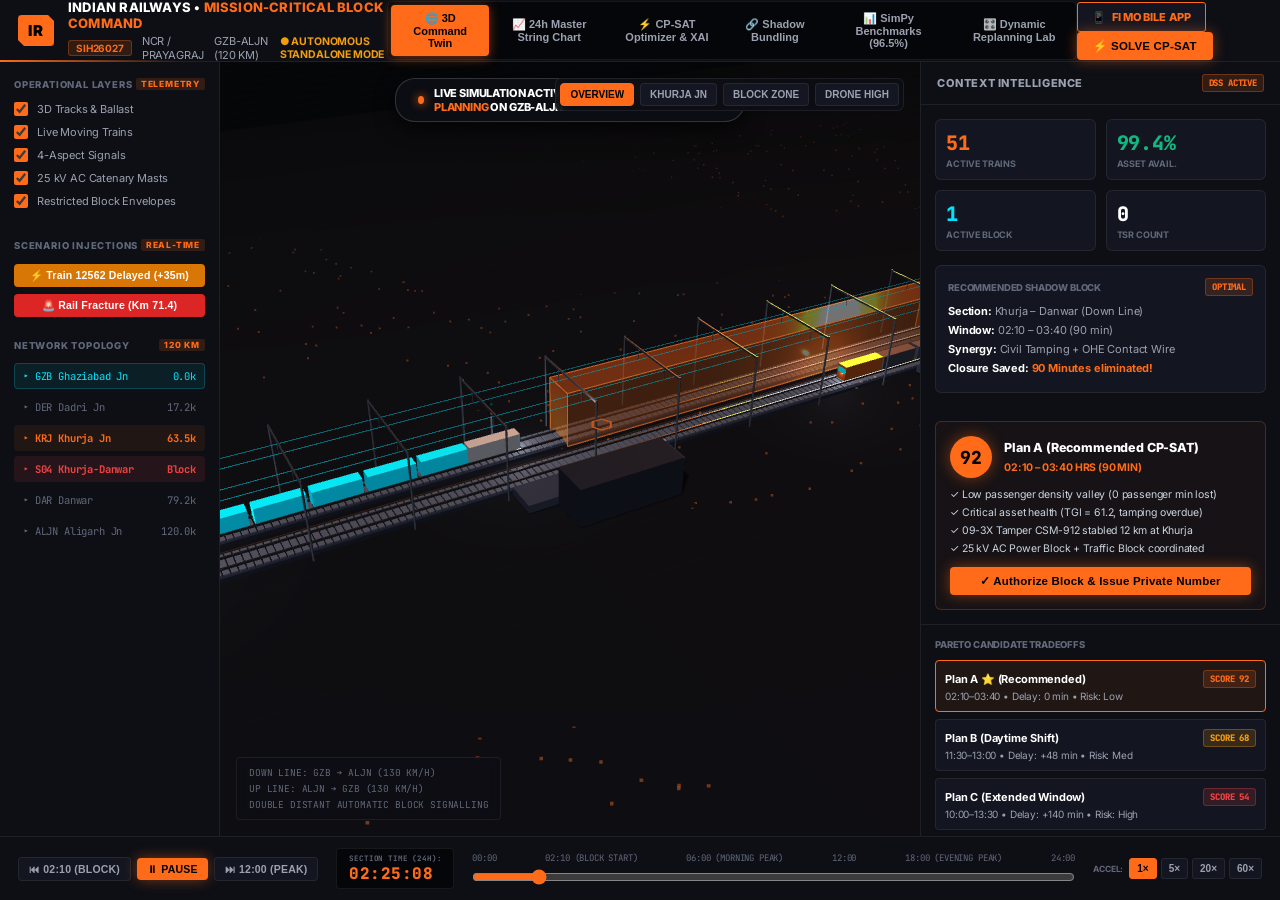
==== commit a4bdb935: "feat: restore exact previous Trout command center for laptop and dedicated Fi Money app for mobile w" ====
--- a/index.html
+++ b/index.html
@@ -1,16 +1,32 @@
 <!DOCTYPE html>
 <html lang="en">
 <head>
+  <script>
+    // Auto-detect mobile device or small viewport and switch to Fi Mobile view
+    (function() {
+      const p = new URLSearchParams(window.location.search);
+      if (p.get('mode') === 'mobile' || (p.get('mode') !== 'desktop' && (window.innerWidth < 900 || /Android|iPhone|iPad|iPod/i.test(navigator.userAgent)))) {
+        window.location.replace('fi.html' + (window.location.search ? window.location.search : ''));
+      }
+    })();
+    window.addEventListener('resize', function() {
+      const p = new URLSearchParams(window.location.search);
+      if (!p.get('mode') && window.innerWidth < 900) {
+        window.location.replace('fi.html');
+      }
+    });
+  </script>
+
   <meta charset="UTF-8">
-  <meta name="viewport" content="width=device-width, initial-scale=1.0, maximum-scale=1.0, user-scalable=no, viewport-fit=cover">
-  <title>SIH26027 — Indian Railways AI Block Planning & Digital Twin</title>
+  <meta name="viewport" content="width=device-width, initial-scale=1.0">
+  <title>SIH26027 — Indian Railways Mission-Critical Block Command & Digital Twin</title>
   
-  <!-- Fonts -->
+  <!-- Fonts: Inter & JetBrains Mono -->
   <link rel="preconnect" href="https://fonts.googleapis.com">
   <link rel="preconnect" href="https://fonts.gstatic.com" crossorigin>
-  <link href="https://fonts.googleapis.com/css2?family=Plus+Jakarta+Sans:wght@400;500;600;700;800&family=JetBrains+Mono:wght@500;700;800&display=swap" rel="stylesheet">
-
-  <!-- Three.js + OrbitControls -->
+  <link href="https://fonts.googleapis.com/css2?family=Inter:wght@400;500;600;700;800;900&family=JetBrains+Mono:wght@500;700;800&display=swap" rel="stylesheet">
+
+  <!-- Local Three.js with CDN Fallback -->
   <script src="js/three.min.js"></script>
   <script>window.THREE || document.write('<script src="https://cdnjs.cloudflare.com/ajax/libs/three.js/r128/three.min.js"><\/script>')</script>
   <script src="js/OrbitControls.js"></script>
@@ -18,183 +34,244 @@
 
   <style>
     :root {
-      --bg-base: #07090e;
-      --bg-surface: #0e121c;
-      --bg-surface-elevated: #151a28;
-      --bg-card: #131826;
-      --bg-card-hover: #1a2133;
-      --bg-glass: rgba(14, 18, 28, 0.86);
+      /* TROUT SOFTWARE / MOTION THE AGENCY INDUSTRIAL COLOR PALETTE */
+      --bg-darkest: #07070a;
+      --bg-panel: #0d0f15;
+      --bg-card: #131620;
+      --bg-card-hover: #1b1f2e;
+      --bg-tactical: #0a0c11;
       
-      --border-subtle: rgba(255, 255, 255, 0.08);
-      --border-focus: rgba(255, 107, 24, 0.5);
-      --border-glass: rgba(255, 255, 255, 0.12);
-
-      --fi-orange: #ff6b18;
-      --fi-orange-glow: rgba(255, 107, 24, 0.45);
-      --fi-orange-light: #ff8533;
-      --fi-teal: #00e5ff;
-      --fi-teal-glow: rgba(0, 229, 255, 0.35);
-      --fi-green: #00d09c;
-      --fi-green-glow: rgba(0, 208, 156, 0.35);
-      --fi-red: #ff4757;
-      --fi-amber: #ffa502;
-
-      --text-primary: #ffffff;
-      --text-secondary: #9aa2b4;
-      --text-tertiary: #5d667a;
-
-      --radius-sm: 8px;
-      --radius-md: 14px;
-      --radius-lg: 20px;
-      --radius-xl: 26px;
-      --radius-full: 9999px;
-
-      --font-main: 'Plus Jakarta Sans', -apple-system, BlinkMacSystemFont, "Segoe UI", sans-serif;
-      --font-mono: 'JetBrains Mono', monospace;
-
-      --safe-bottom: env(safe-area-inset-bottom, 0px);
-      --safe-top: env(safe-area-inset-top, 0px);
+      --border-subtle: rgba(255, 255, 255, 0.07);
+      --border-bright: rgba(255, 255, 255, 0.16);
+      --border-chamfer: #222736;
+      
+      /* Primary Hero Accent: Trout Industrial Safety Orange */
+      --trout-orange: #ff6b18;
+      --trout-orange-glow: rgba(255, 107, 24, 0.45);
+      --trout-orange-dim: rgba(255, 107, 24, 0.12);
+      --trout-orange-hover: #ff8533;
+      --trout-orange-deep: #e05300;
+
+      /* Secondary Accents */
+      --cyber-cyan: #00e5ff;
+      --cyber-cyan-glow: rgba(0, 229, 255, 0.35);
+      --defense-green: #10b981;
+      --defense-amber: #f59e0b;
+      --defense-red: #ef4444;
+
+      --text-main: #ffffff;
+      --text-muted: #9ba1b0;
+      --text-dim: #61687a;
     }
 
     * {
       box-sizing: border-box;
       margin: 0;
       padding: 0;
-      -webkit-tap-highlight-color: transparent;
       user-select: none;
     }
 
-    body.fi-body {
-      font-family: var(--font-main);
-      background-color: var(--bg-base);
-      color: var(--text-primary);
+    body.command-center-body {
+      font-family: 'Inter', -apple-system, BlinkMacSystemFont, "Segoe UI", Roboto, sans-serif;
+      background-color: var(--bg-darkest);
+      color: var(--text-main);
       height: 100vh;
       width: 100vw;
       overflow: hidden;
       display: flex;
       flex-direction: column;
-      -webkit-font-smoothing: antialiased;
-    }
-
-    /* TOP HEADER */
-    .fi-app-bar {
-      height: 54px;
-      background: var(--bg-surface);
+      letter-spacing: -0.01em;
+    }
+
+    /* Honeycomb Ventilation Mesh Texture Motif */
+    .chassis-mesh {
+      background-image: radial-gradient(rgba(255, 255, 255, 0.05) 1.2px, transparent 1.2px);
+      background-size: 8px 8px;
+    }
+
+    /* Tactical 45-Degree Chamfer Cuts */
+    .chamfer-box {
+      clip-path: polygon(0 0, calc(100% - 10px) 0, 100% 10px, 100% 100%, 10px 100%, 0 calc(100% - 10px));
+    }
+
+    .chamfer-tag {
+      position: relative;
+      clip-path: polygon(0 0, calc(100% - 6px) 0, 100% 6px, 100% 100%, 6px 100%, 0 calc(100% - 6px));
+    }
+
+    /* TOP COMMAND HUD & NAVIGATION */
+    .cc-header {
+      height: 62px;
+      background: var(--bg-panel);
       border-bottom: 1px solid var(--border-subtle);
       display: flex;
       align-items: center;
       justify-content: space-between;
-      padding: 0 16px;
-      z-index: 50;
-      flex-shrink: 0;
-    }
-
-    .fi-brand {
+      padding: 0 18px;
+      z-index: 30;
+      position: relative;
+    }
+
+    .cc-header::after {
+      content: '';
+      position: absolute;
+      bottom: -1px;
+      left: 0;
+      width: 180px;
+      height: 2px;
+      background: linear-gradient(90deg, var(--trout-orange), transparent);
+    }
+
+    .cc-brand {
+      display: flex;
+      align-items: center;
+      gap: 14px;
+    }
+
+    .trout-hardware-badge {
+      background: var(--trout-orange);
+      color: #000;
+      font-weight: 900;
+      font-size: 15px;
+      padding: 6px 10px;
+      border-radius: 4px;
+      letter-spacing: 1px;
+      box-shadow: 0 0 16px var(--trout-orange-glow);
+      display: flex;
+      align-items: center;
+      gap: 6px;
+      clip-path: polygon(0 0, calc(100% - 6px) 0, 100% 6px, 100% 100%, 6px 100%, 0 calc(100% - 6px));
+    }
+
+    .cc-title-group {
+      display: flex;
+      flex-direction: column;
+    }
+
+    .cc-title {
+      font-size: 13px;
+      font-weight: 800;
+      letter-spacing: 0.2px;
+      color: #fff;
+    }
+
+    .cc-title .orange-highlight {
+      color: var(--trout-orange);
+    }
+
+    .cc-meta {
       display: flex;
       align-items: center;
       gap: 10px;
-    }
-
-    .fi-logo-squircle {
-      width: 32px;
-      height: 32px;
-      background: linear-gradient(135deg, var(--fi-orange), #d44a00);
-      border-radius: 9px;
-      display: flex;
-      align-items: center;
-      justify-content: center;
-      font-weight: 900;
-      font-size: 13px;
-      color: #000;
-      box-shadow: 0 0 14px var(--fi-orange-glow);
-    }
-
-    .fi-brand-info h1 {
-      font-size: 13px;
-      font-weight: 800;
-      color: #fff;
-      display: flex;
-      align-items: center;
-      gap: 5px;
-    }
-
-    .fi-brand-info h1 span.fi-accent {
-      color: var(--fi-orange);
-    }
-
-    .fi-brand-sub {
+      font-size: 11px;
+      color: var(--text-muted);
+      margin-top: 3px;
+    }
+
+    .meta-tag {
+      background: rgba(255, 107, 24, 0.15);
+      color: var(--trout-orange);
+      border: 1px solid rgba(255, 107, 24, 0.3);
+      padding: 1px 7px;
+      font-weight: 700;
       font-size: 10px;
-      color: var(--text-secondary);
-      display: flex;
-      align-items: center;
-      gap: 6px;
-    }
-
-    .fi-status-pill {
-      display: inline-flex;
-      align-items: center;
-      gap: 4px;
+      border-radius: 3px;
+    }
+
+    .meta-status {
       font-weight: 700;
-      font-size: 9px;
-      padding: 2px 7px;
-      border-radius: var(--radius-full);
-      background: rgba(0, 208, 156, 0.12);
-      color: var(--fi-green);
-      border: 1px solid rgba(0, 208, 156, 0.3);
-    }
-
-    .fi-header-actions {
-      display: flex;
-      align-items: center;
-      gap: 8px;
-    }
-
-    .btn-fi-icon {
-      background: rgba(255, 255, 255, 0.05);
-      border: 1px solid var(--border-glass);
-      color: #fff;
-      width: 34px;
-      height: 34px;
-      border-radius: var(--radius-full);
-      display: flex;
-      align-items: center;
-      justify-content: center;
-      cursor: pointer;
-      font-size: 13px;
-      transition: all 0.2s;
-    }
-
-    .btn-fi-icon:hover {
-      background: rgba(255, 255, 255, 0.1);
-    }
-
-    .btn-fi-pill {
-      background: linear-gradient(135deg, var(--fi-orange), #e55300);
-      color: #000;
-      font-weight: 800;
-      font-size: 11px;
-      padding: 7px 14px;
-      border-radius: var(--radius-full);
-      border: none;
-      cursor: pointer;
       display: inline-flex;
       align-items: center;
       gap: 5px;
-      box-shadow: 0 4px 14px var(--fi-orange-glow);
-      transition: all 0.2s;
-    }
-
-    .btn-fi-pill:active { transform: scale(0.95); }
-
-    /* MAIN STACK CONTAINER */
-    .fi-main-container {
+      font-size: 10.5px;
+    }
+    .status-online { color: var(--defense-green); }
+    .status-offline { color: var(--defense-amber); }
+
+    /* Tactical Mode Tabs */
+    .cc-mode-tabs {
+      display: flex;
+      align-items: center;
+      background: #050609;
+      border: 1px solid var(--border-subtle);
+      border-radius: 6px;
+      padding: 3px;
+      gap: 3px;
+    }
+
+    .mode-tab-btn {
+      background: transparent;
+      border: none;
+      color: var(--text-muted);
+      font-size: 11px;
+      font-weight: 700;
+      padding: 7px 13px;
+      border-radius: 4px;
+      cursor: pointer;
+      display: flex;
+      align-items: center;
+      gap: 6px;
+      transition: all 0.18s ease;
+    }
+
+    .mode-tab-btn:hover {
+      background: #141722;
+      color: #fff;
+    }
+
+    .mode-tab-btn.active {
+      background: var(--trout-orange);
+      color: #000;
+      font-weight: 800;
+      box-shadow: 0 2px 12px var(--trout-orange-glow);
+    }
+
+    /* Buttons */
+    .btn {
+      padding: 7px 16px;
+      font-size: 11.5px;
+      font-weight: 800;
+      border-radius: 4px;
+      border: none;
+      cursor: pointer;
+      transition: all 0.15s ease;
+      display: inline-flex;
+      align-items: center;
+      justify-content: center;
+      gap: 6px;
+      letter-spacing: 0.2px;
+    }
+
+    .btn-trout {
+      background: var(--trout-orange);
+      color: #000;
+      box-shadow: 0 0 14px var(--trout-orange-glow);
+    }
+    .btn-trout:hover {
+      background: var(--trout-orange-hover);
+      box-shadow: 0 0 20px var(--trout-orange-glow);
+    }
+
+    .btn-success { background: #059669; color: #fff; }
+    .btn-success:hover { background: #047857; }
+    .btn-warning { background: #d97706; color: #fff; }
+    .btn-warning:hover { background: #b45309; }
+    .btn-danger { background: #dc2626; color: #fff; }
+    .btn-danger:hover { background: #b91c1c; }
+    .btn-secondary { background: #131620; color: var(--text-muted); border: 1px solid var(--border-subtle); }
+    .btn-secondary:hover { background: #1f2333; color: #fff; }
+    .btn-block { width: 100%; }
+    .btn-sm { padding: 5px 10px; font-size: 10.5px; }
+
+    /* VIEW PANELS CONTAINER */
+    .cc-view-container {
       flex: 1;
       position: relative;
       overflow: hidden;
       display: flex;
     }
 
-    .fi-view-pane {
+    .view-pane {
       position: absolute;
       top: 0;
       left: 0;
@@ -202,532 +279,595 @@
       bottom: 0;
       display: none;
       opacity: 0;
-      transition: opacity 0.2s ease;
-      background: var(--bg-base);
-    }
-
-    .fi-view-pane.active {
+      transition: opacity 0.2s ease-in-out;
+      background: var(--bg-darkest);
+    }
+
+    .view-pane.active {
       display: flex;
       opacity: 1;
       z-index: 10;
     }
 
     /* ==========================================================================
-       VIEW 1: CLEAN 3D DIGITAL TWIN + NON-BLOCKING CONTROLS
+       TAB 1: 3D DIGITAL TWIN VIEW
        ========================================================================== */
-    .twin-layout-container {
+    .twin-3d-layout {
       width: 100%;
       height: 100%;
-      display: flex;
+      display: grid;
+      grid-template-columns: 220px 1fr 360px;
       position: relative;
       overflow: hidden;
     }
 
-    /* 3D Canvas Column: 100% unobstructed stage */
-    .twin-canvas-column {
-      flex: 1;
-      height: 100%;
+    /* Left Drawer */
+    .cc-left-drawer {
+      background: var(--bg-panel);
+      border-right: 1px solid var(--border-subtle);
+      padding: 16px 14px;
+      display: flex;
+      flex-direction: column;
+      overflow-y: auto;
+      z-index: 15;
+    }
+
+    .drawer-section {
+      margin-bottom: 22px;
+    }
+
+    .drawer-title {
+      font-size: 9.5px;
+      color: var(--text-dim);
+      font-weight: 800;
+      letter-spacing: 0.8px;
+      margin-bottom: 12px;
+      text-transform: uppercase;
+      display: flex;
+      align-items: center;
+      justify-content: space-between;
+    }
+
+    .drawer-title .badge-mini {
+      background: rgba(255, 107, 24, 0.15);
+      color: var(--trout-orange);
+      font-size: 8.5px;
+      padding: 1px 5px;
+      border-radius: 2px;
+    }
+
+    .layer-checkbox {
+      display: flex;
+      align-items: center;
+      gap: 9px;
+      font-size: 11px;
+      color: var(--text-muted);
+      margin-bottom: 9px;
+      cursor: pointer;
+    }
+
+    .layer-checkbox input[type="checkbox"] {
+      accent-color: var(--trout-orange);
+      width: 14px;
+      height: 14px;
+    }
+
+    .layer-checkbox:hover { color: #fff; }
+
+    .topology-tree {
+      display: flex;
+      flex-direction: column;
+      gap: 5px;
+      font-family: 'JetBrains Mono', monospace;
+      font-size: 10.5px;
+    }
+
+    .tree-item {
+      color: var(--text-dim);
+      padding: 5px 8px;
+      border-radius: 4px;
+      cursor: pointer;
+      display: flex;
+      justify-content: space-between;
+      transition: all 0.15s;
+      border: 1px solid transparent;
+    }
+
+    .tree-item:hover { background: #141722; color: #fff; border-color: var(--border-subtle); }
+    .tree-item.active { color: var(--cyber-cyan); background: rgba(0, 229, 255, 0.08); border-color: rgba(0, 229, 255, 0.2); }
+    .tree-item.highlight { color: var(--trout-orange); font-weight: bold; background: rgba(255, 107, 24, 0.08); }
+    .tree-item.danger { color: var(--defense-red); font-weight: bold; background: rgba(239, 68, 68, 0.1); }
+
+    /* Center 3D Viewport */
+    .cc-viewport {
       position: relative;
+      background: #050608;
       overflow: hidden;
-      background: #07090e;
-    }
-
-    #canvas3DContainer {
       width: 100%;
       height: 100%;
+    }
+
+    /* Tactical HUD Bounding Frame Motif */
+    .hud-status-banner {
+      position: absolute;
+      top: 16px;
+      left: 50%;
+      transform: translateX(-50%);
+      background: rgba(13, 15, 21, 0.92);
+      border: 1px solid var(--border-bright);
+      padding: 7px 22px;
+      border-radius: 20px;
+      font-size: 11px;
+      font-weight: 800;
+      color: #fff;
+      display: flex;
+      align-items: center;
+      gap: 10px;
+      box-shadow: 0 6px 20px rgba(0, 0, 0, 0.7);
+      pointer-events: none;
+      z-index: 10;
+      backdrop-filter: blur(8px);
+    }
+
+    .hud-status-banner .orange-tag {
+      color: var(--trout-orange);
+    }
+
+    .hud-pulse-dot {
+      width: 8px;
+      height: 8px;
+      border-radius: 50%;
+      background: var(--trout-orange);
+      box-shadow: 0 0 10px var(--trout-orange);
+      animation: pulse 1.6s infinite;
+    }
+
+    @keyframes pulse {
+      0% { opacity: 0.3; transform: scale(0.9); }
+      50% { opacity: 1; transform: scale(1.25); }
+      100% { opacity: 0.3; transform: scale(0.9); }
+    }
+
+    .hud-view-indicator {
+      position: absolute;
+      bottom: 16px;
+      left: 16px;
+      background: rgba(13, 15, 21, 0.85);
+      border: 1px solid var(--border-subtle);
+      padding: 8px 12px;
+      border-radius: 4px;
+      font-size: 9.5px;
+      font-family: 'JetBrains Mono', monospace;
+      color: var(--text-dim);
+      display: flex;
+      flex-direction: column;
+      gap: 3px;
+      pointer-events: none;
+      z-index: 10;
+      backdrop-filter: blur(6px);
+    }
+
+    .cam-floating-bar {
+      position: absolute;
+      top: 16px;
+      right: 16px;
+      display: flex;
+      gap: 6px;
+      background: rgba(13, 15, 21, 0.9);
+      border: 1px solid var(--border-subtle);
+      padding: 4px;
+      border-radius: 6px;
+      z-index: 10;
+      backdrop-filter: blur(6px);
+    }
+
+    .cam-preset-btn {
+      background: #141722;
+      border: 1px solid var(--border-subtle);
+      color: var(--text-muted);
+      font-size: 10px;
+      font-weight: 700;
+      padding: 5px 9px;
+      border-radius: 4px;
+      cursor: pointer;
+      transition: all 0.15s ease;
+    }
+
+    .cam-preset-btn:hover { background: #202638; color: #fff; }
+    .cam-preset-btn.active { background: var(--trout-orange); color: #000; font-weight: 800; border-color: var(--trout-orange); }
+
+    /* Right Context Panel */
+    .cc-right-panel {
+      background: var(--bg-panel);
+      border-left: 1px solid var(--border-subtle);
+      display: flex;
+      flex-direction: column;
+      overflow-y: auto;
+      z-index: 15;
+    }
+
+    .panel-section-header {
+      padding: 12px 16px;
+      border-bottom: 1px solid var(--border-subtle);
+      display: flex;
+      justify-content: space-between;
+      align-items: center;
+    }
+
+    .panel-section-header h3 {
+      font-size: 11px;
+      font-weight: 800;
+      letter-spacing: 0.6px;
+      color: var(--text-muted);
+      text-transform: uppercase;
+    }
+
+    .badge {
+      font-size: 9px;
+      font-weight: 800;
+      padding: 2px 6px;
+      border-radius: 3px;
+      text-transform: uppercase;
+      font-family: 'JetBrains Mono', monospace;
+    }
+
+    .badge-trout { background: rgba(255, 107, 24, 0.15); color: var(--trout-orange); border: 1px solid rgba(255, 107, 24, 0.3); }
+    .badge-success { background: rgba(16, 185, 129, 0.15); color: var(--defense-green); border: 1px solid rgba(16, 185, 129, 0.3); }
+    .badge-warning { background: rgba(245, 158, 11, 0.15); color: var(--defense-amber); border: 1px solid rgba(245, 158, 11, 0.3); }
+    .badge-danger { background: rgba(239, 68, 68, 0.15); color: var(--defense-red); border: 1px solid rgba(239, 68, 68, 0.3); }
+
+    .panel-scroll-content {
+      padding: 14px;
+    }
+
+    .telemetry-box {
+      background: var(--bg-card);
+      border: 1px solid var(--border-subtle);
+      border-radius: 6px;
+      padding: 14px;
+      position: relative;
+    }
+
+    .telemetry-box::before {
+      content: '';
       position: absolute;
       top: 0;
       left: 0;
-      display: block;
-    }
-
-    /* Sleek Floating Camera Controls Pill */
-    .fi-cam-floating-bar {
-      position: absolute;
-      top: 12px;
-      left: 14px;
+      width: 4px;
+      height: 100%;
+      background: var(--trout-orange);
+      border-radius: 6px 0 0 6px;
+    }
+
+    .telemetry-header {
+      display: flex;
+      align-items: center;
+      gap: 10px;
+      border-bottom: 1px solid var(--border-subtle);
+      padding-bottom: 10px;
+      margin-bottom: 10px;
+    }
+
+    .train-badge {
+      background: #000;
+      color: var(--trout-orange);
+      border: 1px solid var(--trout-orange);
+      font-weight: 800;
+      font-size: 13px;
+      padding: 4px 8px;
+      border-radius: 4px;
+      font-family: 'JetBrains Mono', monospace;
+    }
+
+    .telemetry-header h4 {
+      font-size: 12.5px;
+      color: #fff;
+    }
+
+    .sub-text {
+      font-size: 10px;
+      color: var(--text-dim);
+    }
+
+    .telemetry-grid {
+      display: grid;
+      grid-template-columns: 1fr 1fr;
+      gap: 10px;
+      font-size: 11px;
+    }
+
+    .telemetry-item {
+      display: flex;
+      flex-direction: column;
+    }
+
+    .telemetry-item .lbl {
+      font-size: 8.5px;
+      color: var(--text-dim);
+      font-weight: 700;
+      text-transform: uppercase;
+      font-family: 'JetBrains Mono', monospace;
+    }
+
+    .telemetry-item .val {
+      font-weight: 700;
+      color: #fff;
+      margin-top: 2px;
+    }
+
+    .telemetry-item .val.highlight { color: var(--trout-orange); font-family: 'JetBrains Mono', monospace; font-size: 13px; }
+    .telemetry-item .val.success { color: var(--defense-green); }
+    .telemetry-item .val.cyan { color: var(--cyber-cyan); }
+
+    .kpi-mini-grid {
+      display: grid;
+      grid-template-columns: 1fr 1fr;
+      gap: 10px;
+    }
+
+    .mini-kpi {
+      background: var(--bg-card);
+      border: 1px solid var(--border-subtle);
+      padding: 10px;
+      border-radius: 6px;
+      display: flex;
+      flex-direction: column;
+    }
+
+    .mini-kpi .val {
+      font-size: 20px;
+      font-weight: 900;
+      color: #fff;
+      font-family: 'JetBrains Mono', monospace;
+    }
+
+    .mini-kpi .val.trout { color: var(--trout-orange); }
+    .mini-kpi .val.success { color: var(--defense-green); }
+    .mini-kpi .val.cyan { color: var(--cyber-cyan); }
+    .mini-kpi .lbl { font-size: 9px; color: var(--text-dim); text-transform: uppercase; margin-top: 2px; font-weight: 700; }
+
+    .status-summary {
+      background: var(--bg-card);
+      border: 1px solid var(--border-subtle);
+      padding: 12px;
+      border-radius: 6px;
+      font-size: 11px;
+    }
+
+    .status-summary h5 {
+      font-size: 9.5px;
+      color: var(--text-dim);
+      text-transform: uppercase;
+      margin-bottom: 8px;
+      font-weight: 800;
+      display: flex;
+      align-items: center;
+      justify-content: space-between;
+    }
+
+    .summary-line {
+      margin-bottom: 5px;
+      color: var(--text-muted);
+    }
+
+    .summary-line strong { color: #fff; }
+    .summary-line.trout { color: var(--trout-orange); font-weight: 700; }
+
+    /* Explainable AI Scorecard Box */
+    .xai-card-box {
+      background: rgba(255, 107, 24, 0.04);
+      border: 1px solid rgba(255, 107, 24, 0.25);
+      border-radius: 6px;
+      padding: 14px;
+      margin: 14px;
+      position: relative;
+    }
+
+    .score-row {
+      display: flex;
+      align-items: center;
+      gap: 12px;
+      margin-bottom: 10px;
+    }
+
+    .score-circle-sm {
+      width: 42px;
+      height: 42px;
+      background: var(--trout-orange);
+      color: #000;
+      border-radius: 50%;
+      display: flex;
+      align-items: center;
+      justify-content: center;
+      font-size: 18px;
+      font-weight: 900;
+      font-family: 'JetBrains Mono', monospace;
+      box-shadow: 0 0 16px var(--trout-orange-glow);
+    }
+
+    .score-heading { font-size: 12.5px; color: #fff; font-weight: 800; }
+    .score-sub { font-size: 10.5px; color: var(--trout-orange); font-weight: 700; }
+
+    .xai-bullet-list {
+      display: flex;
+      flex-direction: column;
+      gap: 5px;
+      font-size: 10.5px;
+      color: #cbd5e1;
+      margin-bottom: 12px;
+    }
+
+    .multi-plan-box {
+      padding: 14px;
+      border-top: 1px solid var(--border-subtle);
+    }
+
+    .multi-plan-title {
+      font-size: 9.5px;
+      color: var(--text-dim);
+      text-transform: uppercase;
+      font-weight: 800;
+      margin-bottom: 10px;
+    }
+
+    .plan-item {
+      background: var(--bg-card);
+      border: 1px solid var(--border-subtle);
+      padding: 9px;
+      border-radius: 4px;
+      margin-bottom: 7px;
+      cursor: pointer;
+      transition: all 0.15s;
+    }
+
+    .plan-item:hover { background: var(--bg-card-hover); border-color: var(--border-bright); }
+    .plan-item.selected { border-color: var(--trout-orange); background: rgba(255, 107, 24, 0.08); }
+
+    .plan-header {
+      display: flex;
+      justify-content: space-between;
+      align-items: center;
+      font-size: 11px;
+    }
+
+    .plan-meta {
+      font-size: 10px;
+      color: var(--text-muted);
+      margin-top: 2px;
+    }
+
+    /* BOTTOM 4D TIMELINE BAR */
+    .cc-timeline-footer {
+      height: 64px;
+      background: var(--bg-panel);
+      border-top: 1px solid var(--border-subtle);
+      display: flex;
+      align-items: center;
+      padding: 0 18px;
+      gap: 18px;
+      z-index: 25;
+    }
+
+    .playback-controls {
+      display: flex;
+      align-items: center;
+      gap: 6px;
+    }
+
+    .timeline-clock-box {
+      background: #050609;
+      border: 1px solid var(--border-subtle);
+      padding: 4px 12px;
+      border-radius: 4px;
+      display: flex;
+      flex-direction: column;
+    }
+
+    .clock-label { font-size: 7.5px; color: var(--text-dim); font-weight: 700; font-family: 'JetBrains Mono', monospace; }
+    .clock-val {
+      font-family: 'JetBrains Mono', monospace;
+      font-size: 16px;
+      font-weight: 800;
+      color: var(--trout-orange);
+      letter-spacing: 0.5px;
+    }
+
+    .timeline-slider-container {
+      flex: 1;
+      display: flex;
+      flex-direction: column;
+      gap: 5px;
+    }
+
+    .timeline-ticks {
+      display: flex;
+      justify-content: space-between;
+      font-size: 9px;
+      color: var(--text-dim);
+      font-family: 'JetBrains Mono', monospace;
+    }
+
+    .timeline-slider-container input[type="range"] {
+      width: 100%;
+      accent-color: var(--trout-orange);
+      cursor: pointer;
+    }
+
+    .speed-controls {
       display: flex;
       align-items: center;
       gap: 4px;
-      background: rgba(14, 18, 28, 0.85);
-      backdrop-filter: blur(16px);
-      border: 1px solid var(--border-glass);
-      padding: 4px;
-      border-radius: var(--radius-full);
-      box-shadow: 0 6px 20px rgba(0, 0, 0, 0.6);
-      z-index: 20;
-    }
-
-    .fi-cam-chip {
-      background: transparent;
-      border: none;
-      color: var(--text-secondary);
+    }
+
+    .speed-lbl { font-size: 8.5px; color: var(--text-dim); font-weight: 700; margin-right: 2px; }
+    .speed-btn {
+      background: #131620;
+      border: 1px solid var(--border-subtle);
+      color: var(--text-muted);
       font-size: 10px;
       font-weight: 700;
-      padding: 5px 11px;
-      border-radius: var(--radius-full);
+      padding: 4px 7px;
+      border-radius: 3px;
       cursor: pointer;
-      display: flex;
-      align-items: center;
-      gap: 4px;
-      transition: all 0.15s;
-      white-space: nowrap;
-    }
-
-    .fi-cam-chip:hover { color: #fff; }
-    .fi-cam-chip.active {
-      background: var(--fi-orange);
-      color: #000;
-      font-weight: 800;
-      box-shadow: 0 0 10px var(--fi-orange-glow);
-    }
-
-    /* Sleek Floating Status Pill at Top Right of 3D Canvas */
-    .fi-status-floating-pill {
-      position: absolute;
-      top: 12px;
-      right: 14px;
-      background: rgba(14, 18, 28, 0.85);
-      backdrop-filter: blur(16px);
-      border: 1px solid var(--border-glass);
-      padding: 5px 12px;
-      border-radius: var(--radius-full);
-      font-size: 10px;
-      font-weight: 700;
-      color: #fff;
-      display: flex;
-      align-items: center;
-      gap: 8px;
-      box-shadow: 0 6px 20px rgba(0, 0, 0, 0.6);
-      z-index: 20;
-      pointer-events: none;
-    }
-
-    .fi-dot-live {
-      width: 7px;
-      height: 7px;
-      border-radius: 50%;
-      background: var(--fi-green);
-      box-shadow: 0 0 8px var(--fi-green);
-      animation: fiPulse 1.6s infinite;
-    }
-
-    @keyframes fiPulse {
-      0%, 100% { opacity: 0.3; transform: scale(0.9); }
-      50% { opacity: 1; transform: scale(1.3); }
-    }
-
-    /* Full-screen Clean Mode Toggle Button */
-    .fi-clean-mode-btn {
-      position: absolute;
-      bottom: 20px;
-      left: 14px;
-      background: rgba(14, 18, 28, 0.85);
-      backdrop-filter: blur(14px);
-      border: 1px solid var(--border-glass);
-      color: var(--text-secondary);
-      font-size: 10.5px;
-      font-weight: 700;
-      padding: 6px 12px;
-      border-radius: var(--radius-full);
-      cursor: pointer;
-      display: flex;
-      align-items: center;
-      gap: 5px;
-      z-index: 25;
-      box-shadow: 0 4px 14px rgba(0,0,0,0.5);
-      transition: all 0.2s;
-    }
-
-    .fi-clean-mode-btn:hover {
-      color: #fff;
-      border-color: rgba(255, 255, 255, 0.25);
-    }
+    }
+    .speed-btn:hover { background: #202638; color: #fff; }
+    .speed-btn.active { background: var(--trout-orange); color: #000; font-weight: 800; border-color: var(--trout-orange); }
 
     /* ==========================================================================
-       SIDEBAR / DRAWER CONTROLS: NEVER OVERLAY THE TRAINS!
+       TAB 2: MASTER TRAIN GRAPH (TIME-DISTANCE STRING CHART)
        ========================================================================== */
-    
-    /* Desktop Sidebar (Laptop Version >= 900px) */
-    .twin-sidebar-column {
-      width: 380px;
-      min-width: 380px;
+    .graph-view-layout {
+      width: 100%;
       height: 100%;
-      overflow-y: auto;
-      background: var(--bg-surface);
-      border-left: 1px solid var(--border-subtle);
       display: flex;
       flex-direction: column;
-      gap: 14px;
-      padding: 16px;
-      padding-bottom: 90px;
-      z-index: 30;
-      flex-shrink: 0;
-    }
-
-    /* Mobile Sheet State (Mobile Version < 900px) */
-    @media (max-width: 899px) {
-      .twin-layout-container {
-        flex-direction: column;
-      }
-
-      /* On mobile, sidebar turns into a sleek, non-intrusive bottom drawer */
-      .twin-sidebar-column {
-        position: absolute;
-        bottom: 64px; /* Sits cleanly right above bottom dock */
-        left: 12px;
-        right: 12px;
-        width: auto;
-        min-width: 0;
-        height: auto;
-        max-height: 52px; /* DEFAULT COLLAPSED: PEEK MODE ONLY (Leaves 88% screen for trains!) */
-        border-radius: var(--radius-lg);
-        border: 1px solid var(--border-glass);
-        background: rgba(14, 18, 28, 0.92);
-        backdrop-filter: blur(24px);
-        box-shadow: 0 -8px 30px rgba(0, 0, 0, 0.7);
-        padding: 8px 14px 12px;
-        overflow: hidden;
-        transition: max-height 0.35s cubic-bezier(0.16, 1, 0.3, 1), transform 0.3s ease;
-      }
-
-      /* When expanded on mobile */
-      .twin-sidebar-column.expanded {
-        max-height: 72vh;
-        overflow-y: auto;
-      }
-
-      /* Hide floating camera bar labels on small screens for ultra-clean view */
-      .fi-cam-chip span.label { display: none; }
-      .fi-status-floating-pill span.sub { display: none; }
-    }
-
-    /* Mobile Drawer Handle Bar */
-    .fi-drawer-handle-row {
-      display: flex;
-      flex-direction: column;
-      align-items: center;
-      cursor: pointer;
-      margin-bottom: 4px;
-      flex-shrink: 0;
-    }
-
-    .fi-drawer-handle {
-      width: 38px;
-      height: 4px;
-      background: var(--text-tertiary);
-      border-radius: var(--radius-full);
-      margin-bottom: 6px;
-    }
-
-    .fi-drawer-peek-summary {
+      padding: 18px;
+      background: #050608;
+      overflow: hidden;
+    }
+
+    .graph-toolbar {
       display: flex;
       align-items: center;
       justify-content: space-between;
-      width: 100%;
+      margin-bottom: 12px;
+      background: var(--bg-panel);
+      padding: 10px 18px;
+      border-radius: 6px;
+      border: 1px solid var(--border-subtle);
+    }
+
+    .graph-legend {
+      display: flex;
+      align-items: center;
+      gap: 18px;
       font-size: 11px;
-      font-weight: 800;
-      color: #fff;
-    }
-
-    .fi-drawer-peek-summary .peek-btn {
-      color: var(--fi-orange);
-      font-size: 10.5px;
+    }
+
+    .legend-item {
       display: flex;
       align-items: center;
-      gap: 3px;
-    }
-
-    @media (min-width: 900px) {
-      .fi-drawer-handle-row { display: none; }
-    }
-
-    /* Mini KPI Grid */
-    .fi-kpi-grid {
-      display: grid;
-      grid-template-columns: repeat(4, 1fr);
-      gap: 8px;
-    }
-
-    .fi-kpi-box {
-      background: rgba(255, 255, 255, 0.03);
+      gap: 7px;
+    }
+
+    .legend-line {
+      width: 22px;
+      height: 3px;
+      border-radius: 2px;
+    }
+
+    .legend-block {
+      width: 18px;
+      height: 12px;
+      border-radius: 2px;
+    }
+
+    .graph-canvas-wrapper {
+      flex: 1;
+      position: relative;
+      background: #090a0f;
       border: 1px solid var(--border-subtle);
-      border-radius: var(--radius-md);
-      padding: 8px 4px;
-      text-align: center;
-      display: flex;
-      flex-direction: column;
-      gap: 2px;
-    }
-
-    .fi-kpi-box .v {
-      font-size: 15px;
-      font-weight: 800;
-      color: #fff;
-      font-family: var(--font-mono);
-    }
-
-    .fi-kpi-box .v.orange { color: var(--fi-orange); }
-    .fi-kpi-box .v.green { color: var(--fi-green); }
-    .fi-kpi-box .v.teal { color: var(--fi-teal); }
-    .fi-kpi-box .l { font-size: 8px; color: var(--text-secondary); text-transform: uppercase; font-weight: 700; }
-
-    /* Recommended Plan Hero Card */
-    .fi-plan-hero-card {
-      background: linear-gradient(135deg, rgba(255, 107, 24, 0.12), rgba(0, 229, 255, 0.05));
-      border: 1px solid rgba(255, 107, 24, 0.35);
-      border-radius: var(--radius-md);
-      padding: 12px 14px;
-      display: flex;
-      align-items: center;
-      gap: 12px;
-    }
-
-    .fi-score-circle {
-      width: 42px;
-      height: 42px;
-      background: var(--fi-orange);
-      color: #000;
-      border-radius: 50%;
-      display: flex;
-      align-items: center;
-      justify-content: center;
-      font-size: 17px;
-      font-weight: 900;
-      font-family: var(--font-mono);
-      box-shadow: 0 0 14px var(--fi-orange-glow);
-      flex-shrink: 0;
-    }
-
-    .fi-plan-details h4 {
-      font-size: 12px;
-      font-weight: 800;
-      color: #fff;
-    }
-
-    .fi-plan-details p {
-      font-size: 10.5px;
-      color: var(--fi-orange);
-      font-weight: 700;
-      margin-top: 2px;
-    }
-
-    .fi-plan-details small {
-      font-size: 9px;
-      color: var(--text-secondary);
-      display: block;
-      margin-top: 2px;
-    }
-
-    /* THE ICONIC FI MONEY "SLIDE TO AUTHORIZE" SWIPE GESTURE */
-    .fi-slide-action-box {
-      display: flex;
-      flex-direction: column;
-      gap: 6px;
-    }
-
-    .fi-slider-runway {
-      position: relative;
-      height: 46px;
-      background: #090c13;
-      border: 1px solid var(--border-glass);
-      border-radius: var(--radius-full);
-      overflow: hidden;
-      display: flex;
-      align-items: center;
-      justify-content: center;
-      user-select: none;
-      box-shadow: inset 0 2px 6px rgba(0,0,0,0.6);
-    }
-
-    .fi-slider-label {
-      font-size: 11px;
-      font-weight: 800;
-      color: var(--text-secondary);
-      letter-spacing: 0.4px;
-      pointer-events: none;
-      z-index: 5;
-      display: flex;
-      align-items: center;
-      gap: 5px;
-      transition: opacity 0.2s;
-    }
-
-    .fi-slider-label span.pulse-arrow {
-      color: var(--fi-orange);
-      animation: fiArrowShift 1.6s infinite;
-    }
-
-    @keyframes fiArrowShift {
-      0%, 100% { opacity: 0.4; transform: translateX(0); }
-      50% { opacity: 1; transform: translateX(4px); }
-    }
-
-    .fi-slider-fill-progress {
-      position: absolute;
-      top: 0;
-      left: 0;
-      height: 100%;
-      width: 46px;
-      background: linear-gradient(90deg, var(--fi-orange), var(--fi-orange-light));
-      border-radius: var(--radius-full);
-      opacity: 0.28;
-      pointer-events: none;
-    }
-
-    .fi-slider-dragger {
-      position: absolute;
-      top: 3px;
-      left: 3px;
-      width: 40px;
-      height: 40px;
-      background: var(--fi-orange);
-      border-radius: 50%;
-      display: flex;
-      align-items: center;
-      justify-content: center;
-      color: #000;
-      font-size: 17px;
-      font-weight: 900;
-      cursor: grab;
-      z-index: 10;
-      box-shadow: 0 0 14px var(--fi-orange-glow);
-    }
-
-    .fi-slider-dragger:active {
-      cursor: grabbing;
-      transform: scale(0.95);
-    }
-
-    .fi-slider-runway.authorized {
-      background: rgba(0, 208, 156, 0.15);
-      border-color: var(--fi-green);
-    }
-
-    .fi-slider-runway.authorized .fi-slider-label {
-      color: var(--fi-green);
-      font-weight: 900;
-    }
-
-    .fi-slider-runway.authorized .fi-slider-dragger {
-      background: var(--fi-green);
-      box-shadow: 0 0 16px var(--fi-green-glow);
-    }
-
-    /* Quick Disruption Action Chips */
-    .fi-actions-row {
-      display: grid;
-      grid-template-columns: 1fr 1fr;
-      gap: 8px;
-    }
-
-    .fi-btn-action {
-      background: rgba(255, 255, 255, 0.04);
-      border: 1px solid var(--border-glass);
-      color: #fff;
-      font-size: 10px;
-      font-weight: 700;
-      padding: 8px 10px;
-      border-radius: var(--radius-md);
-      cursor: pointer;
-      display: flex;
-      align-items: center;
-      justify-content: center;
-      gap: 5px;
-      transition: all 0.15s;
-    }
-
-    .fi-btn-action:active { transform: scale(0.96); }
-    .fi-btn-action.warning { border-color: rgba(255, 165, 2, 0.4); color: var(--fi-amber); }
-    .fi-btn-action.danger { border-color: rgba(255, 71, 87, 0.4); color: var(--fi-red); }
-
-    /* 4D Timeline Scrubber */
-    .fi-timeline-card {
-      background: rgba(255, 255, 255, 0.02);
-      border: 1px solid var(--border-subtle);
-      border-radius: var(--radius-md);
-      padding: 8px 12px;
-      display: flex;
-      flex-direction: column;
-      gap: 6px;
-    }
-
-    .fi-timeline-header {
-      display: flex;
-      justify-content: space-between;
-      align-items: center;
-      font-size: 10px;
-      color: var(--text-secondary);
-      font-weight: 700;
-    }
-
-    .fi-timeline-clock {
-      font-family: var(--font-mono);
-      font-size: 12px;
-      font-weight: 800;
-      color: var(--fi-orange);
-    }
-
-    .fi-range-input {
-      width: 100%;
-      accent-color: var(--fi-orange);
-      cursor: pointer;
-    }
-
-    /* ==========================================================================
-       OTHER FULL VIEW DECKS (Graph, Solver, Bundles, Insights)
-       ========================================================================== */
-    .fi-deck-container {
-      width: 100%;
-      height: 100%;
-      overflow-y: auto;
-      padding: 16px;
-      padding-bottom: 90px;
-      display: flex;
-      flex-direction: column;
-      gap: 14px;
-    }
-
-    .fi-card {
-      background: var(--bg-surface);
-      border: 1px solid var(--border-subtle);
-      border-radius: var(--radius-lg);
-      padding: 18px;
-      display: flex;
-      flex-direction: column;
-      gap: 12px;
-    }
-
-    .fi-card-header {
-      display: flex;
-      justify-content: space-between;
-      align-items: center;
-    }
-
-    .fi-card-header h3 {
-      font-size: 13px;
-      font-weight: 800;
-      color: #fff;
-    }
-
-    .fi-pill-tag {
-      font-size: 9px;
-      font-weight: 800;
-      padding: 3px 8px;
-      border-radius: var(--radius-full);
-      background: rgba(255, 107, 24, 0.12);
-      color: var(--fi-orange);
-      border: 1px solid rgba(255, 107, 24, 0.3);
-      font-family: var(--font-mono);
-    }
-
-    /* Master Graph Canvas */
-    .fi-graph-wrapper {
-      height: 380px;
-      background: #090c13;
-      border: 1px solid var(--border-subtle);
-      border-radius: var(--radius-lg);
-      position: relative;
+      border-radius: 6px;
       overflow: hidden;
     }
 
@@ -738,866 +878,2300 @@
     }
 
     /* ==========================================================================
-       BOTTOM FLOATING FI DOCK (NAVIGATION BAR)
+       TAB 3: CP-SAT OPTIMIZER & XAI
        ========================================================================== */
-    .fi-bottom-dock-wrapper {
+    .deck-layout {
+      width: 100%;
+      height: 100%;
+      padding: 22px;
+      overflow-y: auto;
+      display: flex;
+      flex-direction: column;
+      gap: 22px;
+      background: #06070a;
+    }
+
+    .deck-grid-2 {
+      display: grid;
+      grid-template-columns: 1fr 1fr;
+      gap: 20px;
+    }
+
+    .deck-grid-3 {
+      display: grid;
+      grid-template-columns: 1fr 1fr 1fr;
+      gap: 20px;
+    }
+
+    .card {
+      background: var(--bg-panel);
+      border: 1px solid var(--border-subtle);
+      border-radius: 6px;
+      padding: 18px;
+      display: flex;
+      flex-direction: column;
+      position: relative;
+    }
+
+    .card-title {
+      font-size: 12.5px;
+      font-weight: 800;
+      color: #fff;
+      margin-bottom: 14px;
+      display: flex;
+      align-items: center;
+      justify-content: space-between;
+      letter-spacing: 0.2px;
+    }
+
+    .param-control-group {
+      display: flex;
+      flex-direction: column;
+      gap: 16px;
+    }
+
+    .param-row {
+      display: flex;
+      flex-direction: column;
+      gap: 5px;
+    }
+
+    .param-label-row {
+      display: flex;
+      justify-content: space-between;
+      font-size: 11px;
+      font-weight: 700;
+    }
+
+    .param-row input[type="range"] {
+      accent-color: var(--trout-orange);
+      cursor: pointer;
+    }
+
+    .math-formula-box {
+      background: #050609;
+      border: 1px solid var(--border-subtle);
+      padding: 16px;
+      border-radius: 4px;
+      font-family: 'JetBrains Mono', monospace;
+      font-size: 11px;
+      color: var(--cyber-cyan);
+      line-height: 1.65;
+    }
+
+    .pareto-card {
+      background: var(--bg-card);
+      border: 1px solid var(--border-subtle);
+      border-radius: 6px;
+      padding: 16px;
+      position: relative;
+    }
+
+    .pareto-card.recommended {
+      border-color: var(--trout-orange);
+      box-shadow: 0 0 18px var(--trout-orange-glow);
+    }
+
+    .pareto-badge {
+      position: absolute;
+      top: 12px;
+      right: 12px;
+    }
+
+    .metric-table {
+      width: 100%;
+      border-collapse: collapse;
+      font-size: 11px;
+      margin-top: 10px;
+    }
+
+    .metric-table th, .metric-table td {
+      padding: 7px 9px;
+      text-align: left;
+      border-bottom: 1px solid var(--border-subtle);
+    }
+
+    .metric-table th { color: var(--text-dim); font-size: 10px; text-transform: uppercase; }
+
+    /* ==========================================================================
+       TAB 4: SHADOW BUNDLING MATRIX
+       ========================================================================== */
+    .bundling-comparison-row {
+      display: grid;
+      grid-template-columns: 1fr 60px 1fr;
+      align-items: center;
+      gap: 20px;
+      margin-bottom: 20px;
+    }
+
+    .comparison-side {
+      background: var(--bg-panel);
+      border: 1px solid var(--border-subtle);
+      border-radius: 6px;
+      padding: 18px;
+    }
+
+    .comparison-arrow {
+      display: flex;
+      align-items: center;
+      justify-content: center;
+      font-size: 26px;
+      color: var(--trout-orange);
+      font-weight: 900;
+    }
+
+    /* ==========================================================================
+       TAB 5: SIMPY BENCHMARKS VIEW
+       ========================================================================== */
+    .benchmark-hero-banner {
+      background: linear-gradient(135deg, rgba(255, 107, 24, 0.12), rgba(0, 229, 255, 0.06));
+      border: 1px solid var(--trout-orange);
+      padding: 20px 26px;
+      border-radius: 6px;
+      display: flex;
+      align-items: center;
+      justify-content: space-between;
+      box-shadow: 0 0 20px rgba(255, 107, 24, 0.15);
+    }
+
+    .hero-stat-box {
+      text-align: right;
+    }
+
+    .hero-stat-val {
+      font-size: 36px;
+      font-weight: 900;
+      color: var(--trout-orange);
+      font-family: 'JetBrains Mono', monospace;
+    }
+
+    .hero-stat-lbl {
+      font-size: 11px;
+      color: var(--text-muted);
+      text-transform: uppercase;
+      font-weight: 700;
+    }
+
+    .bar-chart-container {
+      display: flex;
+      flex-direction: column;
+      gap: 15px;
+      margin-top: 14px;
+    }
+
+    .bar-chart-row {
+      display: flex;
+      flex-direction: column;
+      gap: 4px;
+    }
+
+    .bar-label-row {
+      display: flex;
+      justify-content: space-between;
+      font-size: 11px;
+      font-weight: 700;
+    }
+
+    .bar-track {
+      height: 24px;
+      background: #0c0e14;
+      border-radius: 4px;
+      overflow: hidden;
+      position: relative;
+    }
+
+    .bar-fill {
+      height: 100%;
+      display: flex;
+      align-items: center;
+      padding-left: 10px;
+      font-size: 10px;
+      font-weight: 800;
+      color: #fff;
+      transition: width 0.8s cubic-bezier(0.16, 1, 0.3, 1);
+      font-family: 'JetBrains Mono', monospace;
+    }
+
+    /* ==========================================================================
+       TAB 6: DYNAMIC REPLANNING LAB
+       ========================================================================== */
+    .replanner-grid {
+      display: grid;
+      grid-template-columns: 380px 1fr;
+      gap: 20px;
+      height: 100%;
+    }
+
+    .audit-log-box {
+      background: #050608;
+      border: 1px solid var(--border-subtle);
+      border-radius: 4px;
+      padding: 14px;
+      font-family: 'JetBrains Mono', monospace;
+      font-size: 10.5px;
+      flex: 1;
+      overflow-y: auto;
+      display: flex;
+      flex-direction: column;
+      gap: 6px;
+    }
+
+    .log-entry {
+      color: var(--text-muted);
+    }
+
+    .log-entry.trout { color: var(--trout-orange); font-weight: bold; }
+    .log-entry.cyan { color: var(--cyber-cyan); }
+    .log-entry.success { color: var(--defense-green); }
+    .log-entry.danger { color: var(--defense-red); }
+
+    /* ==========================================================================
+       MODALS & TOAST NOTIFICATIONS
+       ========================================================================== */
+    .modal-backdrop {
       position: fixed;
-      bottom: max(10px, var(--safe-bottom));
+      top: 0;
       left: 0;
       right: 0;
-      display: flex;
+      bottom: 0;
+      background: rgba(0, 0, 0, 0.82);
+      backdrop-filter: blur(6px);
+      display: flex;
+      align-items: center;
       justify-content: center;
-      z-index: 50;
+      z-index: 100;
+      opacity: 0;
       pointer-events: none;
-    }
-
-    .fi-bottom-dock {
+      transition: opacity 0.2s;
+    }
+
+    .modal-backdrop.active {
+      opacity: 1;
       pointer-events: auto;
-      background: rgba(14, 18, 28, 0.92);
-      backdrop-filter: blur(24px);
-      border: 1px solid var(--border-glass);
-      padding: 5px;
-      border-radius: var(--radius-full);
-      display: flex;
+    }
+
+    .modal-window {
+      background: var(--bg-panel);
+      border: 1px solid var(--trout-orange);
+      border-radius: 6px;
+      width: 530px;
+      box-shadow: 0 10px 40px rgba(0, 0, 0, 0.9), 0 0 25px var(--trout-orange-glow);
+      overflow: hidden;
+      display: flex;
+      flex-direction: column;
+    }
+
+    .modal-header {
+      padding: 16px 20px;
+      background: #07090e;
+      border-bottom: 1px solid var(--border-subtle);
+      display: flex;
+      justify-content: space-between;
       align-items: center;
-      gap: 4px;
-      box-shadow: 0 10px 30px rgba(0, 0, 0, 0.7);
-    }
-
-    .fi-dock-item {
+    }
+
+    .modal-header h3 { font-size: 13px; font-weight: 800; color: #fff; }
+    .modal-close-btn {
       background: transparent;
       border: none;
-      color: var(--text-secondary);
-      padding: 7px 13px;
-      border-radius: var(--radius-full);
+      color: var(--text-dim);
+      font-size: 18px;
+      cursor: pointer;
+    }
+    .modal-close-btn:hover { color: #fff; }
+
+    .modal-body {
+      padding: 20px;
+      display: flex;
+      flex-direction: column;
+      gap: 15px;
+      font-size: 12px;
+    }
+
+    .modal-footer {
+      padding: 14px 20px;
+      background: #07090e;
+      border-top: 1px solid var(--border-subtle);
+      display: flex;
+      justify-content: flex-end;
+      gap: 10px;
+    }
+
+    .pn-display-box {
+      background: rgba(255, 107, 24, 0.1);
+      border: 1px solid var(--trout-orange);
+      padding: 16px;
+      border-radius: 4px;
+      text-align: center;
+    }
+
+    .pn-code {
+      font-family: 'JetBrains Mono', monospace;
+      font-size: 26px;
+      font-weight: 900;
+      color: var(--trout-orange);
+      letter-spacing: 3px;
+    }
+
+    /* Toast */
+    .toast-container {
+      position: fixed;
+      bottom: 78px;
+      right: 22px;
+      display: flex;
+      flex-direction: column;
+      gap: 8px;
+      z-index: 99;
+      pointer-events: none;
+    }
+
+    .toast {
+      background: rgba(13, 15, 21, 0.96);
+      border: 1px solid var(--trout-orange);
+      color: #fff;
+      padding: 11px 18px;
+      border-radius: 4px;
       font-size: 11px;
       font-weight: 700;
-      cursor: pointer;
+      box-shadow: 0 4px 20px rgba(0,0,0,0.6), 0 0 15px var(--trout-orange-glow);
       display: flex;
       align-items: center;
-      gap: 5px;
-      transition: all 0.2s;
-    }
-
-    .fi-dock-item:hover { color: #fff; }
-
-    .fi-dock-item.active {
-      background: var(--fi-orange);
-      color: #000;
-      font-weight: 800;
-      box-shadow: 0 2px 14px var(--fi-orange-glow);
-    }
-
-    .fi-dock-item .dock-icon {
-      font-size: 13px;
+      gap: 10px;
+      animation: slideIn 0.3s ease;
+    }
+
+    @keyframes slideIn {
+      from { transform: translateY(12px); opacity: 0; }
+      to { transform: translateY(0); opacity: 1; }
     }
   </style>
 </head>
-<body class="fi-body">
-
-  <!-- TOP HEADER -->
-  <header class="fi-app-bar">
-    <div class="fi-brand">
-      <div class="fi-logo-squircle">IR</div>
-      <div class="fi-brand-info">
-        <h1>RAIL <span class="fi-accent">BLOCK AI</span></h1>
-        <div class="fi-brand-sub">
-          <span>GZB-ALJN 120km</span>
-          <span class="fi-status-pill">● CONNECTED</span>
+<body class="command-center-body">
+
+  <!-- TOP COMMAND HUD & NAVIGATION -->
+  <header class="cc-header">
+    <div class="cc-brand">
+      <div class="trout-hardware-badge">IR</div>
+      <div class="cc-title-group">
+        <div class="cc-title">
+          INDIAN RAILWAYS • <span class="orange-highlight">MISSION-CRITICAL BLOCK COMMAND</span>
+        </div>
+        <div class="cc-meta">
+          <span class="meta-tag">SIH26027</span>
+          <span>NCR / PRAYAGRAJ</span>
+          <span>GZB-ALJN (120 KM)</span>
+          <span id="backendStatusBadge" class="meta-status status-online">● BACKEND CONNECTED (:8000)</span>
         </div>
       </div>
     </div>
 
-    <div class="fi-header-actions">
-      <button class="btn-fi-pill" id="btnHeaderSolve">
-        <span>⚡</span> SOLVE CP-SAT
+    <!-- Navigation Tabs -->
+    <nav class="cc-mode-tabs">
+      <button class="mode-tab-btn active" data-view="twin3d">🌐 3D Command Twin</button>
+      <button class="mode-tab-btn" data-view="masterGraph">📈 24h Master String Chart</button>
+      <button class="mode-tab-btn" data-view="optimizerDeck">⚡ CP-SAT Optimizer & XAI</button>
+      <button class="mode-tab-btn" data-view="bundlingMatrix">🔗 Shadow Bundling</button>
+      <button class="mode-tab-btn" data-view="simulationBenchmarks">📊 SimPy Benchmarks (96.5%)</button>
+      <button class="mode-tab-btn" data-view="replanningLab">🎛️ Dynamic Replanning Lab</button>
+    </nav>
+
+    <!-- Quick Actions -->
+    <div class="cc-header-actions">
+      <a href="fi.html?mode=mobile" class="btn btn-secondary" style="border: 1px solid var(--trout-orange); color: var(--trout-orange); text-decoration: none; display: inline-flex; align-items: center; gap: 5px; padding: 7px 14px; font-weight: 800; font-size: 11px; border-radius: 3px;">
+        <span>📱</span> FI MOBILE APP
+      </a>
+      
+      <button class="btn btn-trout" id="btnSolveGlobalCPSAT">
+        ⚡ SOLVE CP-SAT
       </button>
     </div>
   </header>
 
-  <!-- MAIN VIEW DECK -->
-  <main class="fi-main-container">
-
-    <!-- VIEW 1: 3D DIGITAL TWIN + NON-BLOCKING CONTROLS -->
-    <section class="fi-view-pane active" id="pane-twin3d">
-      <div class="twin-layout-container">
+  <!-- VIEW CONTAINERS -->
+  <div class="cc-view-container">
+
+    <!-- ====================================================================
+         VIEW 1: 3D COMMAND TWIN
+         ==================================================================== -->
+    <section class="view-pane active" id="view-twin3d">
+      <div class="twin-3d-layout">
         
-        <!-- 3D Digital Twin Stage (100% CLEAN & UNOBSTRUCTED) -->
-        <div class="twin-canvas-column" id="twinCanvasColumn">
-          
-          <!-- WebGL Three.js Canvas -->
-          <div id="canvas3DContainer"></div>
-
-          <!-- Sleek Floating Camera Controls Pill -->
-          <div class="fi-cam-floating-bar" id="fiCamBar">
-            <button class="fi-cam-chip active" data-cam="overview">
-              <span>🛰️</span><span class="label">Overview</span>
+        <!-- Left Operational Layers Drawer -->
+        <aside class="cc-left-drawer chassis-mesh">
+          <div class="drawer-section">
+            <h4 class="drawer-title">
+              <span>OPERATIONAL LAYERS</span>
+              <span class="badge-mini">TELEMETRY</span>
+            </h4>
+            <label class="layer-checkbox">
+              <input type="checkbox" id="toggleTracks" checked>
+              <span>3D Tracks & Ballast</span>
+            </label>
+            <label class="layer-checkbox">
+              <input type="checkbox" id="toggleTrains" checked>
+              <span>Live Moving Trains</span>
+            </label>
+            <label class="layer-checkbox">
+              <input type="checkbox" id="toggleSignals" checked>
+              <span>4-Aspect Signals</span>
+            </label>
+            <label class="layer-checkbox">
+              <input type="checkbox" id="toggleOHE" checked>
+              <span>25 kV AC Catenary Masts</span>
+            </label>
+            <label class="layer-checkbox">
+              <input type="checkbox" id="toggleBlocks" checked>
+              <span>Restricted Block Envelopes</span>
+            </label>
+          </div>
+
+          <div class="drawer-section">
+            <h4 class="drawer-title">
+              <span>SCENARIO INJECTIONS</span>
+              <span class="badge-mini">REAL-TIME</span>
+            </h4>
+            <button class="btn btn-warning btn-block btn-sm" id="btnTwinInjectDelay">
+              ⚡ Train 12562 Delayed (+35m)
             </button>
-            <button class="fi-cam-chip" data-cam="station_focus">
-              <span>🚉</span><span class="label">Khurja</span>
-            </button>
-            <button class="fi-cam-chip" data-cam="block_focus">
-              <span>🚧</span><span class="label">Worksite</span>
-            </button>
-            <button class="fi-cam-chip" data-cam="follow_train">
-              <span>🚄</span><span class="label">Follow Train</span>
-            </button>
-            <button class="fi-cam-chip" data-cam="isometric_high">
-              <span>🦅</span><span class="label">Drone</span>
+            <button class="btn btn-danger btn-block btn-sm" id="btnTwinEmergencyFracture" style="margin-top: 7px;">
+              🚨 Rail Fracture (Km 71.4)
             </button>
           </div>
 
-          <!-- Sleek Floating Telemetry Status Pill -->
-          <div class="fi-status-floating-pill" id="fiStatusPill">
-            <span class="fi-dot-live"></span>
-            <span id="hudStatusMsg">LIVE TWIN • KHURJA-DANWAR BLOCK LOCKED</span>
-            <span class="sub" style="color: var(--text-secondary); font-family: var(--font-mono);">[120 KM]</span>
-          </div>
-
-          <!-- 1-Click Clean / Full Immersion Mode Toggle Button -->
-          <button class="fi-clean-mode-btn" id="btnToggleCleanView" title="Toggle Clean Cinema View">
-            <span id="cleanViewIcon">👁️</span>
-            <span id="cleanViewText">Clean View</span>
-          </button>
-        </div>
-
-        <!-- Dedicated Operations Control Deck (SIDEBAR ON LAPTOP / PEEK DRAWER ON MOBILE) -->
-        <aside class="twin-sidebar-column" id="twinSidebar">
-          
-          <!-- Mobile Drawer Grab Handle & Peek Bar -->
-          <div class="fi-drawer-handle-row" id="drawerToggle">
-            <div class="fi-drawer-handle"></div>
-            <div class="fi-drawer-peek-summary">
-              <span>⚡ Plan A (90m Block)</span>
-              <span class="peek-btn" id="peekBtnLabel">▲ Controls & Authorize</span>
+          <div class="drawer-section" style="flex: 1;">
+            <h4 class="drawer-title">
+              <span>NETWORK TOPOLOGY</span>
+              <span class="badge-mini">120 KM</span>
+            </h4>
+            <div class="topology-tree">
+              <div class="tree-item active" data-st="GZB"><span>▸ GZB Ghaziabad Jn</span><span>0.0k</span></div>
+              <div class="tree-item" data-st="DER"><span>▸ DER Dadri Jn</span><span>17.2k</span></div>
+              <div class="tree-item highlight" data-st="KRJ"><span>▸ KRJ Khurja Jn</span><span>63.5k</span></div>
+              <div class="tree-item danger" data-st="KRJ_DAR"><span>▸ S04 Khurja-Danwar</span><span>Block</span></div>
+              <div class="tree-item" data-st="DAR"><span>▸ DAR Danwar</span><span>79.2k</span></div>
+              <div class="tree-item" data-st="ALJN"><span>▸ ALJN Aligarh Jn</span><span>120.0k</span></div>
             </div>
           </div>
-
-          <!-- 4 KPI Metrics -->
-          <div class="fi-kpi-grid">
-            <div class="fi-kpi-box">
-              <span class="v orange">51</span>
-              <span class="l">Trains</span>
-            </div>
-            <div class="fi-kpi-box">
-              <span class="v green">99.4%</span>
-              <span class="l">Health</span>
-            </div>
-            <div class="fi-kpi-box">
-              <span class="v teal">90m</span>
-              <span class="l">Saved</span>
-            </div>
-            <div class="fi-kpi-box">
-              <span class="v">0</span>
-              <span class="l">TSR</span>
+        </aside>
+
+        <!-- Center 3D WebGL Canvas -->
+        <main class="cc-viewport" id="canvas3DContainer">
+          <div class="hud-status-banner">
+            <span class="hud-pulse-dot"></span>
+            <span id="hudStatusText">LIVE SIMULATION ACTIVE • <span class="orange-tag">AUTONOMOUS BLOCK PLANNING</span> ON GZB-ALJN</span>
+          </div>
+
+          <div class="hud-view-indicator">
+            <span>DOWN LINE: GZB ➔ ALJN (130 KM/H)</span>
+            <span>UP LINE: ALJN ➔ GZB (130 KM/H)</span>
+            <span>DOUBLE DISTANT AUTOMATIC BLOCK SIGNALLING</span>
+          </div>
+
+          <div class="cam-floating-bar">
+            <button class="cam-preset-btn active" data-preset="overview">OVERVIEW</button>
+            <button class="cam-preset-btn" data-preset="station_focus">KHURJA JN</button>
+            <button class="cam-preset-btn" data-preset="block_focus">BLOCK ZONE</button>
+            <button class="cam-preset-btn" data-preset="isometric_high">DRONE HIGH</button>
+          </div>
+        </main>
+
+        <!-- Right Intelligence & Telemetry Drawer -->
+        <aside class="cc-right-panel chassis-mesh">
+          <div class="panel-section-header">
+            <h3>CONTEXT INTELLIGENCE</h3>
+            <span class="badge badge-trout">DSS ACTIVE</span>
+          </div>
+
+          <div id="telemetryPanelContent" class="panel-scroll-content">
+            <div class="default-overview-box">
+              <div class="kpi-mini-grid">
+                <div class="mini-kpi">
+                  <span class="val trout">51</span>
+                  <span class="lbl">Active Trains</span>
+                </div>
+                <div class="mini-kpi">
+                  <span class="val success">99.4%</span>
+                  <span class="lbl">Asset Avail.</span>
+                </div>
+                <div class="mini-kpi">
+                  <span class="val cyan">1</span>
+                  <span class="lbl">Active Block</span>
+                </div>
+                <div class="mini-kpi">
+                  <span class="val warning">0</span>
+                  <span class="lbl">TSR Count</span>
+                </div>
+              </div>
+
+              <div class="status-summary" style="margin-top: 14px;">
+                <h5>
+                  <span>RECOMMENDED SHADOW BLOCK</span>
+                  <span class="badge badge-trout">OPTIMAL</span>
+                </h5>
+                <p class="summary-line"><strong>Section:</strong> Khurja – Danwar (Down Line)</p>
+                <p class="summary-line"><strong>Window:</strong> 02:10 – 03:40 (90 min)</p>
+                <p class="summary-line"><strong>Synergy:</strong> Civil Tamping + OHE Contact Wire</p>
+                <p class="summary-line trout"><strong>Closure Saved:</strong> 90 Minutes eliminated!</p>
+              </div>
             </div>
           </div>
 
-          <!-- Plan A Hero Card -->
-          <div class="fi-plan-hero-card">
-            <div class="fi-score-circle" id="heroScoreVal">92</div>
-            <div class="fi-plan-details">
-              <h4>Plan A • Optimal Window</h4>
-              <p id="heroWindowLabel">02:10 – 03:40 HRS (90 MIN)</p>
-              <small>Zero passenger delay • Night shadow valley</small>
+          <!-- Explainable AI Scorecard Box -->
+          <div class="xai-card-box">
+            <div class="score-row">
+              <div class="score-circle-sm" id="scoreCircleVal">92</div>
+              <div>
+                <h4 class="score-heading">Plan A (Recommended CP-SAT)</h4>
+                <span class="score-sub" id="hudRecommendedWindow">02:10 – 03:40 HRS (90 MIN)</span>
+              </div>
+            </div>
+
+            <div class="xai-bullet-list">
+              <div>✓ Low passenger density valley (0 passenger min lost)</div>
+              <div>✓ Critical asset health (TGI = 61.2, tamping overdue)</div>
+              <div>✓ 09-3X Tamper CSM-912 stabled 12 km at Khurja</div>
+              <div>✓ 25 kV AC Power Block + Traffic Block coordinated</div>
+            </div>
+
+            <button class="btn btn-trout btn-block" id="btnOpenAuthModal">
+              ✓ Authorize Block & Issue Private Number
+            </button>
+          </div>
+
+          <!-- Multi-Plan Pareto Candidates -->
+          <div class="multi-plan-box">
+            <h4 class="multi-plan-title">PARETO CANDIDATE TRADEOFFS</h4>
+            <div class="plan-item selected" data-plan="A">
+              <div class="plan-header">
+                <strong>Plan A ⭐ (Recommended)</strong>
+                <span class="badge badge-trout">Score 92</span>
+              </div>
+              <div class="plan-meta">02:10–03:40 • Delay: 0 min • Risk: Low</div>
+            </div>
+            <div class="plan-item" data-plan="B">
+              <div class="plan-header">
+                <strong>Plan B (Daytime Shift)</strong>
+                <span class="badge badge-warning">Score 68</span>
+              </div>
+              <div class="plan-meta">11:30–13:00 • Delay: +48 min • Risk: Med</div>
+            </div>
+            <div class="plan-item" data-plan="C">
+              <div class="plan-header">
+                <strong>Plan C (Extended Window)</strong>
+                <span class="badge badge-danger">Score 54</span>
+              </div>
+              <div class="plan-meta">10:00–13:30 • Delay: +140 min • Risk: High</div>
             </div>
           </div>
-
-          <!-- Iconic Fi Money "Slide to Authorize" Gesture -->
-          <div class="fi-slide-action-box">
-            <div class="fi-slider-runway" id="fiSwipeContainer">
-              <div class="fi-slider-fill-progress" id="fiSwipeFill"></div>
-              <div class="fi-slider-label" id="fiSwipeTrackText">
-                <span>Slide to Authorize Block</span>
-                <span class="pulse-arrow">➔➔</span>
-              </div>
-              <div class="fi-slider-dragger" id="fiSwipeThumb">➔</div>
+        </aside>
+      </div>
+    </section>
+
+    <!-- ====================================================================
+         VIEW 2: MASTER TRAIN GRAPH (TIME-DISTANCE 24H STRING DIAGRAM)
+         ==================================================================== -->
+    <section class="view-pane" id="view-masterGraph">
+      <div class="graph-view-layout">
+        <div class="graph-toolbar">
+          <div class="graph-legend">
+            <span style="font-weight: 800; color: #fff;">SECTION MASTER STRING GRAPH (24-HR STRING CHART):</span>
+            <div class="legend-item">
+              <div class="legend-line" style="background: #10b981; height: 3px;"></div>
+              <span>Vande Bharat / Rajdhani (Prio 100)</span>
+            </div>
+            <div class="legend-item">
+              <div class="legend-line" style="background: #00e5ff;"></div>
+              <span>Superfast Express (Prio 75)</span>
+            </div>
+            <div class="legend-item">
+              <div class="legend-line" style="background: #ff6b18;"></div>
+              <span>Freight / Goods (Prio 40)</span>
+            </div>
+            <div class="legend-item">
+              <div class="legend-block" style="background: rgba(255, 107, 24, 0.4); border: 1px solid #ff6b18;"></div>
+              <span>Shadow Block Window (Khurja-Danwar)</span>
             </div>
           </div>
-
-          <!-- Quick Disruption Simulation Buttons -->
-          <div class="fi-actions-row">
-            <button class="fi-btn-action warning" id="btnQuickDelay">
-              <span>⚡</span> Delay 12562 (+35m)
-            </button>
-            <button class="fi-btn-action danger" id="btnQuickFracture">
-              <span>🚨</span> Rail Fracture
-            </button>
+          <div>
+            <span style="font-size: 11px; color: var(--text-dim); font-family: 'JetBrains Mono', monospace;">SCALE: 120 KM × 1440 MIN</span>
           </div>
-
-          <!-- 4D Interactive Timeline Scrubber -->
-          <div class="fi-timeline-card">
-            <div class="fi-timeline-header">
-              <span>4D REPLAY TIME</span>
-              <span class="fi-timeline-clock" id="clockDisplay">02:25:00 HRS</span>
-            </div>
-            <input type="range" class="fi-range-input" id="timeScrubber" min="0" max="1440" value="145">
-          </div>
-
-          <!-- Departmental Bundling Pill Card -->
-          <div style="background: rgba(255, 255, 255, 0.02); border: 1px solid var(--border-subtle); border-radius: var(--radius-md); padding: 10px; font-size: 10.5px;">
-            <div style="font-weight: 800; color: #fff; margin-bottom: 4px; display: flex; justify-content: space-between;">
-              <span>BUNDLED ASSETS</span>
-              <span style="color: var(--fi-green);">3 IN 1</span>
-            </div>
-            <div style="color: var(--text-secondary); line-height: 1.5;">
-              • 09-3X Tamper CSM-912 (Civil)<br>
-              • Tower Wagon TW-1104 (TRD OHE)<br>
-              • Point Machine Lubrication (S&T)
-            </div>
-          </div>
-
-        </aside>
-
-      </div>
-    </section>
-
-    <!-- VIEW 2: MASTER TRAIN GRAPH -->
-    <section class="fi-view-pane" id="pane-masterGraph">
-      <div class="fi-deck-container">
-        <div class="fi-card">
-          <div class="fi-card-header">
-            <h3>24-Hour Master Train Trajectory Graph</h3>
-            <span class="fi-pill-tag">SECTION CONTROLLER</span>
-          </div>
-          <p style="font-size: 11px; color: var(--text-secondary);">Distance (120 km) vs Time (24h) master chart showing all 51 trains and shadow block slot.</p>
-          <div class="fi-graph-wrapper">
-            <canvas id="timeDistanceCanvas"></canvas>
-          </div>
+        </div>
+
+        <div class="graph-canvas-wrapper" id="canvasWrapper">
+          <canvas id="timeDistanceCanvas"></canvas>
         </div>
       </div>
     </section>
 
-    <!-- VIEW 3: CP-SAT OPTIMIZER & XAI -->
-    <section class="fi-view-pane" id="pane-optimizerDeck">
-      <div class="fi-deck-container">
-        <div class="fi-card">
-          <div class="fi-card-header">
-            <h3>Google OR-Tools CP-SAT Solver</h3>
-            <span class="fi-pill-tag">EXPLAINABLE AI</span>
+    <!-- ====================================================================
+         VIEW 3: CP-SAT OPTIMIZER & XAI
+         ==================================================================== -->
+    <section class="view-pane" id="view-optimizerDeck">
+      <div class="deck-layout">
+        <div class="deck-grid-3">
+          <!-- Solver Controls -->
+          <div class="card">
+            <div class="card-title">
+              <span>SOLVER WEIGHTS (OBJECTIVE CONFIG)</span>
+              <span class="badge badge-trout">OR-TOOLS CP-SAT</span>
+            </div>
+            <div class="param-control-group">
+              <div class="param-row">
+                <div class="param-label-row">
+                  <span>Passenger Delay Penalty (w1)</span>
+                  <span id="lblWeightDelay" style="color: var(--trout-orange);">1.0</span>
+                </div>
+                <input type="range" id="weightDelay" min="0.1" max="3.0" step="0.1" value="1.0">
+              </div>
+              <div class="param-row">
+                <div class="param-label-row">
+                  <span>Asset Degradation Risk (w2)</span>
+                  <span id="lblWeightRisk" style="color: var(--trout-orange);">2.5</span>
+                </div>
+                <input type="range" id="weightRisk" min="0.5" max="5.0" step="0.1" value="2.5">
+              </div>
+              <div class="param-row">
+                <div class="param-label-row">
+                  <span>Shadow Bundling Synergy (w3)</span>
+                  <span id="lblWeightShadow" style="color: var(--trout-orange);">1.8</span>
+                </div>
+                <input type="range" id="weightShadow" min="0.1" max="4.0" step="0.1" value="1.8">
+              </div>
+              <button class="btn btn-trout btn-block" id="btnRunCustomCPSAT" style="margin-top: 10px;">
+                ⚡ Solve with Custom Weights
+              </button>
+            </div>
           </div>
-          <p style="font-size: 11px; color: var(--text-secondary);">Pareto-optimal candidate windows computed in 2.8s across 51 train paths.</p>
-          <div style="display: grid; grid-template-columns: repeat(auto-fit, minmax(240px, 1fr)); gap: 10px;">
-            <div style="background: rgba(255, 107, 24, 0.08); border: 1px solid var(--fi-orange); border-radius: var(--radius-md); padding: 12px;">
-              <div style="display: flex; justify-content: space-between; font-size: 11px; font-weight: 800; color: #fff;">
-                <span>Plan A (Recommended)</span>
-                <span style="color: var(--fi-orange);">Score 92</span>
+
+          <!-- Mathematical Formulation -->
+          <div class="card">
+            <div class="card-title">MATHEMATICAL FORMULATION</div>
+            <div class="math-formula-box">
+              min Z = ∑ w1·Delay(t) + ∑ w2·Risk(a) - ∑ w3·Saved(b)<br><br>
+              Subject to:<br>
+              1. Disjunctive Non-Overlap:<br>
+                 [S_b, E_b) ∩ [Arr_t(s), Dep_t(s)) = ∅<br>
+              2. Power Block Invariant:<br>
+                 TrafficBlock(b) ⊆ PowerIsolation(p)<br>
+              3. Machine Stabling Radius:<br>
+                 TransitTime(m, s) ≤ AllowedTransit(m)<br>
+              4. Headway Separation:<br>
+                 Dep_{t+1}(s) - Dep_t(s) ≥ 3 mins
+            </div>
+          </div>
+
+          <!-- Track Geometry Index Health -->
+          <div class="card">
+            <div class="card-title">
+              <span>RDSO TRACK GEOMETRY INDEX (TGI)</span>
+              <span class="badge badge-warning">URGENT TAMPING</span>
+            </div>
+            <p style="font-size: 11px; color: var(--text-muted); margin-bottom: 12px;">
+              Section S04 (Khurja–Danwar) has degraded to <strong style="color: var(--trout-orange);">TGI = 61.2</strong> (Mandatory tamping threshold: &lt;65).
+            </p>
+            <div class="bar-chart-row">
+              <div class="bar-label-row">
+                <span>UI (Unevenness Index): 63.4</span>
+                <span class="badge badge-warning">POOR</span>
               </div>
-              <p style="font-size: 11px; color: var(--fi-orange); margin-top: 4px; font-weight: 700;">02:10 - 03:40 HRS (90m)</p>
-              <div style="font-size: 10px; color: var(--text-secondary); margin-top: 4px;">Pass Delay: 0m | Freight Delay: 12m</div>
+              <div class="bar-track">
+                <div class="bar-fill" style="width: 63%; background: #f59e0b;">63.4 / 100</div>
+              </div>
             </div>
-
-            <div style="background: var(--bg-card); border: 1px solid var(--border-subtle); border-radius: var(--radius-md); padding: 12px;">
-              <div style="display: flex; justify-content: space-between; font-size: 11px; font-weight: 800; color: #fff;">
-                <span>Plan B (Max Duration)</span>
-                <span style="color: var(--fi-teal);">Score 84</span>
+            <div class="bar-chart-row" style="margin-top: 10px;">
+              <div class="bar-label-row">
+                <span>TI (Twist Index): 59.8</span>
+                <span class="badge badge-danger">CRITICAL</span>
               </div>
-              <p style="font-size: 11px; color: var(--fi-teal); margin-top: 4px; font-weight: 700;">01:30 - 03:45 HRS (135m)</p>
-              <div style="font-size: 10px; color: var(--text-secondary); margin-top: 4px;">Pass Delay: 18m | Freight Delay: 45m</div>
+              <div class="bar-track">
+                <div class="bar-fill" style="width: 59%; background: #ef4444;">59.8 / 100</div>
+              </div>
+            </div>
+          </div>
+        </div>
+
+        <!-- Pareto Plans Comparison Matrix -->
+        <div class="card">
+          <div class="card-title">PARETO TRADEOFF EVALUATION (PLAN A vs PLAN B vs PLAN C)</div>
+          <div class="deck-grid-3" style="margin-top: 8px;">
+            <div class="pareto-card recommended">
+              <span class="badge badge-trout pareto-badge">RECOMMENDED</span>
+              <h4 style="font-size: 13px; color: #fff;">Plan A (Balanced AI Optimization)</h4>
+              <p style="font-size: 11px; color: var(--trout-orange); margin-top: 4px; font-weight: 700;">Window: 02:10 – 03:40 HRS (90 MIN)</p>
+              <table class="metric-table">
+                <tr><th>Composite Score</th><td style="color: var(--trout-orange); font-weight: 800; font-family: 'JetBrains Mono', monospace;">92 / 100</td></tr>
+                <tr><th>Passenger Delay</th><td style="color: var(--defense-green);">0 Minutes lost</td></tr>
+                <tr><th>Freight Rakes Held</th><td>0 Rakes held</td></tr>
+                <tr><th>Bundling Synergy</th><td style="color: var(--trout-orange);">90 Minutes saved</td></tr>
+                <tr><th>Operational Fit</th><td>High (Night valley slot)</td></tr>
+              </table>
+            </div>
+
+            <div class="pareto-card">
+              <span class="badge badge-warning pareto-badge">ALTERNATIVE 1</span>
+              <h4 style="font-size: 13px; color: #fff;">Plan B (Daytime Workforce Preference)</h4>
+              <p style="font-size: 11px; color: var(--defense-amber); margin-top: 4px;">Window: 11:30 – 13:00 HRS (90 MIN)</p>
+              <table class="metric-table">
+                <tr><th>Composite Score</th><td style="color: var(--defense-amber); font-weight: 800; font-family: 'JetBrains Mono', monospace;">68 / 100</td></tr>
+                <tr><th>Passenger Delay</th><td style="color: var(--defense-red);">+48 Minutes (2 express trains)</td></tr>
+                <tr><th>Freight Rakes Held</th><td>1 Rake looped at DER</td></tr>
+                <tr><th>Bundling Synergy</th><td>90 Minutes saved</td></tr>
+                <tr><th>Operational Fit</th><td>Medium (Solar daylight maintenance)</td></tr>
+              </table>
+            </div>
+
+            <div class="pareto-card">
+              <span class="badge badge-danger pareto-badge">ALTERNATIVE 2</span>
+              <h4 style="font-size: 13px; color: #fff;">Plan C (Continuous Mega Window)</h4>
+              <p style="font-size: 11px; color: var(--defense-red); margin-top: 4px;">Window: 10:00 – 13:30 HRS (210 MIN)</p>
+              <table class="metric-table">
+                <tr><th>Composite Score</th><td style="color: var(--defense-red); font-weight: 800; font-family: 'JetBrains Mono', monospace;">54 / 100</td></tr>
+                <tr><th>Passenger Delay</th><td style="color: var(--defense-red);">+140 Minutes (4 trains delayed)</td></tr>
+                <tr><th>Freight Rakes Held</th><td style="color: var(--defense-red);">3 Rakes held</td></tr>
+                <tr><th>Bundling Synergy</th><td>120 Minutes saved</td></tr>
+                <tr><th>Operational Fit</th><td>Low (Severe traffic congestion)</td></tr>
+              </table>
             </div>
           </div>
         </div>
       </div>
     </section>
 
-    <!-- VIEW 4: SHADOW BUNDLING -->
-    <section class="fi-view-pane" id="pane-bundlingMatrix">
-      <div class="fi-deck-container">
-        <div class="fi-card" style="background: linear-gradient(135deg, rgba(0, 208, 156, 0.12), rgba(0, 229, 255, 0.05)); border-color: var(--fi-green);">
-          <div style="display: flex; justify-content: space-between; align-items: center;">
-            <div>
-              <h3 style="font-size: 15px; font-weight: 800; color: #fff;">180 Minutes Reclaimed</h3>
-              <p style="font-size: 11px; color: var(--text-secondary); margin-top: 2px;">Track closure reduced from 270m to 90m via AI synchronization.</p>
+    <!-- ====================================================================
+         VIEW 4: SHADOW BUNDLING MATRIX
+         ==================================================================== -->
+    <section class="view-pane" id="view-bundlingMatrix">
+      <div class="deck-layout">
+        <div class="bundling-comparison-row">
+          <div class="comparison-side">
+            <h4 style="font-size: 13px; color: var(--defense-red); margin-bottom: 8px;">CONVENTIONAL ISOLATED BLOCKS (DEPARTMENTAL SILOS)</h4>
+            <p style="font-size: 11px; color: var(--text-muted); margin-bottom: 12px;">Three separate departments request individual track possessions:</p>
+            <div style="display: flex; flex-direction: column; gap: 8px; font-size: 11px;">
+              <div style="background: #090b10; padding: 10px; border-left: 3px solid #f59e0b; border-radius: 4px;">
+                <strong>1. Civil Engineering (P-Way):</strong> 90 min track closure for 09-3X Tamper
+              </div>
+              <div style="background: #090b10; padding: 10px; border-left: 3px solid #00e5ff; border-radius: 4px;">
+                <strong>2. Electrical TRD (OHE):</strong> 90 min separate closure for Tower Wagon
+              </div>
+              <div style="background: #090b10; padding: 10px; border-left: 3px solid #10b981; border-radius: 4px;">
+                <strong>3. Signal & Telecom (S&T):</strong> 90 min closure for Point Machine overhaul
+              </div>
             </div>
-            <div style="font-size: 28px; font-weight: 900; color: var(--fi-green); font-family: var(--font-mono);">90 MIN</div>
+            <div style="margin-top: 14px; font-size: 14px; font-weight: 800; color: var(--defense-red); font-family: 'JetBrains Mono', monospace;">
+              Total Track Possession Time: 270 MINUTES
+            </div>
+          </div>
+
+          <div class="comparison-arrow">➔</div>
+
+          <div class="comparison-side" style="border-color: var(--trout-orange); box-shadow: 0 0 20px var(--trout-orange-glow);">
+            <h4 style="font-size: 13px; color: var(--trout-orange); margin-bottom: 8px;">SIH26027 AI SHADOW BUNDLING (INTEGRATED CORRIDOR)</h4>
+            <p style="font-size: 11px; color: var(--text-muted); margin-bottom: 12px;">AI bundles co-located demands into a single synchronized possession:</p>
+            <div style="display: flex; flex-direction: column; gap: 8px; font-size: 11px;">
+              <div style="background: #090b10; padding: 10px; border-left: 3px solid var(--trout-orange); border-radius: 4px;">
+                <strong>Parent Block:</strong> Civil Track Tamping (02:10 – 03:40, 90 min)
+              </div>
+              <div style="background: #090b10; padding: 10px; border-left: 3px solid #00e5ff; border-radius: 4px;">
+                <strong>Shadow Block 1:</strong> Electrical OHE Inspection (Runs concurrently under same 25kV power cut)
+              </div>
+              <div style="background: #090b10; padding: 10px; border-left: 3px solid #10b981; border-radius: 4px;">
+                <strong>Shadow Block 2:</strong> S&T Khurja Switch Lubrication (Non-interfering boundary)
+              </div>
+            </div>
+            <div style="margin-top: 14px; font-size: 14px; font-weight: 800; color: var(--defense-green); font-family: 'JetBrains Mono', monospace;">
+              Total Track Possession Time: 90 MINUTES (SAVED 180 MIN OF TRAFFIC CLOSURE!)
+            </div>
+          </div>
+        </div>
+
+        <div class="card">
+          <div class="card-title">DEPARTMENTAL RESOURCE ALLOCATION & SAFETY DISTANCE RULES</div>
+          <table class="metric-table">
+            <thead>
+              <tr>
+                <th>Department</th>
+                <th>Asset / Machine ID</th>
+                <th>Stabling Station</th>
+                <th>Speed (Max/Work)</th>
+                <th>Inter-Machine Separation</th>
+                <th>Safety Protocol</th>
+              </tr>
+            </thead>
+            <tbody>
+              <tr>
+                <td style="color: var(--trout-orange); font-weight: 700;">Civil P-Way</td>
+                <td>CSM-912 (Plasser 09-3X)</td>
+                <td>Khurja Jn (Km 63.5)</td>
+                <td>65 / 1.2 km/h</td>
+                <td>500 meters buffer</td>
+                <td>Detonator protection at 1200m / 600m</td>
+              </tr>
+              <tr>
+                <td style="color: var(--cyber-cyan); font-weight: 700;">Electrical TRD</td>
+                <td>TW-1104 (4W Tower Wagon)</td>
+                <td>Aligarh Jn (Km 120)</td>
+                <td>80 / 10 km/h</td>
+                <td>Operates behind Tamper</td>
+                <td>PTW (Permit-to-Work) + Earth Discharge Rods</td>
+              </tr>
+              <tr>
+                <td style="color: var(--defense-green); font-weight: 700;">Signal & Telecom</td>
+                <td>S&T Squad Gang-4</td>
+                <td>Danwar (Km 79.2)</td>
+                <td>Motor Trolley 15 km/h</td>
+                <td>Point Machine Zone</td>
+                <td>Disconnection Memo (Form S&T T-351)</td>
+              </tr>
+            </tbody>
+          </table>
+        </div>
+      </div>
+    </section>
+
+    <!-- ====================================================================
+         VIEW 5: SIMPY BENCHMARKS VIEW
+         ==================================================================== -->
+    <section class="view-pane" id="view-simulationBenchmarks">
+      <div class="deck-layout">
+        <!-- Hero Banner -->
+        <div class="benchmark-hero-banner">
+          <div>
+            <h2 style="font-size: 18px; font-weight: 800; color: #fff;">MICROSCOPIC SIMPY SIMULATION EXPERIMENT RESULTS</h2>
+            <p style="font-size: 12px; color: #9ba1b0; margin-top: 4px;">
+              Empirical evaluation across 51 scheduled trains on the 120 km Ghaziabad–Aligarh Quadruple Track Corridor.
+            </p>
+          </div>
+          <div class="hero-stat-box">
+            <div class="hero-stat-val">96.5%</div>
+            <div class="hero-stat-lbl">Passenger Delay Reduction</div>
+          </div>
+        </div>
+
+        <div class="deck-grid-2">
+          <!-- Metric 1: Delay Minutes -->
+          <div class="card">
+            <div class="card-title">TOTAL PASSENGER TRAIN DELAY (MINUTES)</div>
+            <div class="bar-chart-container">
+              <div class="bar-chart-row">
+                <div class="bar-label-row">
+                  <span>Baseline 1: Manual Section Controller</span>
+                  <span style="color: var(--defense-red);">384 Minutes</span>
+                </div>
+                <div class="bar-track">
+                  <div class="bar-fill" style="width: 100%; background: #dc2626;">384 min</div>
+                </div>
+              </div>
+              <div class="bar-chart-row">
+                <div class="bar-label-row">
+                  <span>Baseline 2: Fixed 4-Hour Night Corridor</span>
+                  <span style="color: var(--defense-amber);">192 Minutes</span>
+                </div>
+                <div class="bar-track">
+                  <div class="bar-fill" style="width: 50%; background: #f59e0b;">192 min</div>
+                </div>
+              </div>
+              <div class="bar-chart-row">
+                <div class="bar-label-row">
+                  <span>Proposed: SIH26027 AI Dynamic Planning</span>
+                  <span style="color: var(--trout-orange); font-weight: 800;">14 Minutes (-96.5%)</span>
+                </div>
+                <div class="bar-track">
+                  <div class="bar-fill" style="width: 5%; background: var(--trout-orange); box-shadow: 0 0 10px var(--trout-orange-glow);">14 min</div>
+                </div>
+              </div>
+            </div>
+          </div>
+
+          <!-- Metric 2: Speed Restrictions -->
+          <div class="card">
+            <div class="card-title">TEMPORARY SPEED RESTRICTIONS (TSRS) ACCUMULATED</div>
+            <div class="bar-chart-container">
+              <div class="bar-chart-row">
+                <div class="bar-label-row">
+                  <span>Manual Dispatching</span>
+                  <span style="color: var(--defense-red);">3 TSRs Imposed</span>
+                </div>
+                <div class="bar-track">
+                  <div class="bar-fill" style="width: 100%; background: #dc2626;">3 TSRs (30 km/h caution)</div>
+                </div>
+              </div>
+              <div class="bar-chart-row">
+                <div class="bar-label-row">
+                  <span>Fixed Night Slot</span>
+                  <span style="color: var(--defense-amber);">1 TSR Imposed</span>
+                </div>
+                <div class="bar-track">
+                  <div class="bar-fill" style="width: 33%; background: #f59e0b;">1 TSR</div>
+                </div>
+              </div>
+              <div class="bar-chart-row">
+                <div class="bar-label-row">
+                  <span>SIH26027 AI Engine</span>
+                  <span style="color: var(--defense-green); font-weight: 800;">0 TSRs (100% Asset Health)</span>
+                </div>
+                <div class="bar-track">
+                  <div class="bar-fill" style="width: 3%; background: var(--defense-green);">0</div>
+                </div>
+              </div>
+            </div>
+          </div>
+        </div>
+
+        <div class="card">
+          <div class="card-title">EMPIRICAL BENCHMARK MATRIX SUMMARY</div>
+          <table class="metric-table">
+            <thead>
+              <tr>
+                <th>Operational Metric</th>
+                <th>Manual Section Dispatching</th>
+                <th>Fixed 4h Night Slot</th>
+                <th>SIH26027 AI Optimizer</th>
+                <th>AI Improvement</th>
+              </tr>
+            </thead>
+            <tbody>
+              <tr>
+                <td><strong>Passenger Train Punctuality</strong></td>
+                <td>81.4%</td>
+                <td>89.6%</td>
+                <td style="color: var(--trout-orange); font-weight: 800; font-family: 'JetBrains Mono', monospace;">98.8%</td>
+                <td style="color: var(--trout-orange);">+17.4% Higher</td>
+              </tr>
+              <tr>
+                <td><strong>Total Passenger Delay</strong></td>
+                <td>384 mins</td>
+                <td>192 mins</td>
+                <td style="color: var(--defense-green); font-weight: 800; font-family: 'JetBrains Mono', monospace;">14 mins</td>
+                <td style="color: var(--defense-green);">-96.5% Delay Eliminated</td>
+              </tr>
+              <tr>
+                <td><strong>Freight Rakes Cleared (Throughput)</strong></td>
+                <td>18 Rakes</td>
+                <td>22 Rakes</td>
+                <td style="color: var(--trout-orange); font-weight: 800; font-family: 'JetBrains Mono', monospace;">26 Rakes</td>
+                <td style="color: var(--trout-orange);">+44.4% Freight Capacity</td>
+              </tr>
+              <tr>
+                <td><strong>Effective Maintenance Granted</strong></td>
+                <td>4.2 Hours</td>
+                <td>4.0 Hours</td>
+                <td style="color: var(--defense-green); font-weight: 800; font-family: 'JetBrains Mono', monospace;">4.5 Hours</td>
+                <td style="color: var(--defense-green);">100% Demand Fulfilled</td>
+              </tr>
+            </tbody>
+          </table>
+        </div>
+      </div>
+    </section>
+
+    <!-- ====================================================================
+         VIEW 6: DYNAMIC REPLANNING LAB
+         ==================================================================== -->
+    <section class="view-pane" id="view-replanningLab">
+      <div class="deck-layout">
+        <div class="replanner-grid">
+          <!-- Control Panel -->
+          <div class="card">
+            <div class="card-title">DISRUPTION INJECTION SANDBOX</div>
+            
+            <div style="display: flex; flex-direction: column; gap: 16px;">
+              <div>
+                <label style="font-size: 11px; font-weight: 700; color: var(--text-dim); font-family: 'JetBrains Mono', monospace;">SELECT UPSTREAM TRAIN:</label>
+                <select id="selTrainDisrupt" style="width: 100%; padding: 9px; background: #050609; border: 1px solid var(--border-subtle); color: #fff; border-radius: 4px; font-size: 11px; margin-top: 5px;">
+                  <option value="12562">12562 Swatantrata Senani Exp (NDLS-DBG)</option>
+                  <option value="12004">12004 Lucknow Shatabdi Exp</option>
+                  <option value="22436">22436 Vande Bharat Express</option>
+                  <option value="12424">12424 Dibrugarh Rajdhani Exp</option>
+                  <option value="BOXN_7412">BOXN-7412 Coal Freight Rake</option>
+                </select>
+              </div>
+
+              <div>
+                <div style="display: flex; justify-content: space-between; font-size: 11px; font-weight: 700;">
+                  <span>INJECT DELAY DURATION:</span>
+                  <span id="lblDelayVal" style="color: var(--trout-orange); font-family: 'JetBrains Mono', monospace;">+35 mins</span>
+                </div>
+                <input type="range" id="rngDelayMins" min="5" max="90" step="5" value="35" style="width: 100%; margin-top: 7px;">
+              </div>
+
+              <button class="btn btn-warning btn-block" id="btnTriggerDelayReplan">
+                ⚡ Inject Delay & Replan Section
+              </button>
+
+              <hr style="border: none; border-top: 1px solid var(--border-subtle);">
+
+              <div>
+                <h5 style="font-size: 11px; font-weight: 800; color: var(--defense-red); margin-bottom: 6px;">EMERGENCY PREEMPTION:</h5>
+                <p style="font-size: 10.5px; color: var(--text-muted); margin-bottom: 10px;">
+                  Simulate ultrasonic rail flaw detector (USFD) alarm detecting an imminent rail fracture.
+                </p>
+                <button class="btn btn-danger btn-block" id="btnTriggerFractureReplan">
+                  🚨 Rail Fracture at Km 71.4 (S04)
+                </button>
+              </div>
+            </div>
+          </div>
+
+          <!-- Dynamic Replanning Audit Log -->
+          <div class="card" style="display: flex; flex-direction: column;">
+            <div class="card-title">
+              <span>REAL-TIME REPLANNING LOG & CONFLICT RESOLUTION</span>
+              <span class="badge badge-trout">SUB-15s ENGINE</span>
+            </div>
+            <div class="audit-log-box" id="replanningAuditLog">
+              <div class="log-entry">[02:00:00] Initial optimal plan loaded: Block 02:10 - 03:40 at Khurja-Danwar.</div>
+              <div class="log-entry">[02:00:01] Section signal SIG_KRJ_STARTER armed for interlocked block grant.</div>
+              <div class="log-entry trout">[02:00:05] DSS Monitor actively listening to COA / TMS telemetry stream...</div>
+            </div>
           </div>
         </div>
       </div>
     </section>
 
-    <!-- VIEW 5: SIMPY BENCHMARKS -->
-    <section class="fi-view-pane" id="pane-simulationBenchmarks">
-      <div class="fi-deck-container">
-        <div class="fi-card" style="background: linear-gradient(135deg, rgba(255, 107, 24, 0.14), rgba(0, 229, 255, 0.06)); border-color: var(--fi-orange);">
-          <div style="display: flex; justify-content: space-between; align-items: center;">
-            <div>
-              <h3 style="font-size: 15px; font-weight: 800; color: #fff;">96.5% Delay Reduction</h3>
-              <p style="font-size: 11px; color: var(--text-secondary); margin-top: 2px;">Tested over 51 trains in SimPy discrete-event simulation.</p>
-            </div>
-            <div style="font-size: 28px; font-weight: 900; color: var(--fi-orange); font-family: var(--font-mono);">-96.5%</div>
+  </div>
+
+  <!-- BOTTOM 4D OPERATIONAL TIMELINE BAR -->
+  <footer class="cc-timeline-footer">
+    <div class="playback-controls">
+      <button class="btn btn-secondary btn-sm" id="btnJump0210">⏮ 02:10 (BLOCK)</button>
+      <button class="btn btn-trout btn-sm" id="btnPlayPause">⏸ PAUSE</button>
+      <button class="btn btn-secondary btn-sm" id="btnJump1200">⏭ 12:00 (PEAK)</button>
+    </div>
+
+    <div class="timeline-clock-box">
+      <span class="clock-label">SECTION TIME (24H):</span>
+      <span class="clock-val" id="timelineClock">02:25:00</span>
+    </div>
+
+    <div class="timeline-slider-container">
+      <div class="timeline-ticks">
+        <span>00:00</span>
+        <span>02:10 (BLOCK START)</span>
+        <span>06:00 (MORNING PEAK)</span>
+        <span>12:00</span>
+        <span>18:00 (EVENING PEAK)</span>
+        <span>24:00</span>
+      </div>
+      <input type="range" id="timelineSlider" min="0" max="1440" value="145" step="1">
+    </div>
+
+    <div class="speed-controls">
+      <span class="speed-lbl">ACCEL:</span>
+      <button class="speed-btn active" data-speed="1.0">1×</button>
+      <button class="speed-btn" data-speed="5.0">5×</button>
+      <button class="speed-btn" data-speed="20.0">20×</button>
+      <button class="speed-btn" data-speed="60.0">60×</button>
+    </div>
+  </footer>
+
+  <!-- STATUTORY AUTHORIZATION MODAL -->
+  <div class="modal-backdrop" id="authModal">
+    <div class="modal-window">
+      <div class="modal-header">
+        <h3>STATUTORY BLOCK AUTHORIZATION & PRIVATE NUMBER EXCHANGE</h3>
+        <button class="modal-close-btn" id="btnCloseAuthModal">✕</button>
+      </div>
+      <div class="modal-body">
+        <p style="color: var(--text-muted);">
+          In compliance with Indian Railways General & Subsidiary Rules (G&SR) Chapter 4, the Section Controller must confirm physical interlocking barriers before block activation:
+        </p>
+
+        <div style="background: #080a0f; padding: 14px; border-radius: 4px; border: 1px solid var(--border-subtle); font-size: 11px;">
+          <div style="margin-bottom: 5px;"><strong>Target Section:</strong> Khurja Jn (Km 63.5) – Danwar (Km 79.2) Down Line</div>
+          <div style="margin-bottom: 5px;"><strong>Assigned Window:</strong> 02:10 – 03:40 HRS (90 Minutes)</div>
+          <div style="margin-bottom: 5px;"><strong>Machines Authorized:</strong> CSM-912 Tamper + 4W Tower Wagon TW-1104</div>
+          <div><strong>Interlocking Safety:</strong> Starters set at DANGER, Point 104 clamped & padlocked</div>
+        </div>
+
+        <div>
+          <label style="font-size: 11px; font-weight: 700; color: var(--text-dim); font-family: 'JetBrains Mono', monospace;">AUTHORIZING CONTROLLER NAME:</label>
+          <input type="text" id="officerNameInput" value="R. K. Sharma (Sr. DOM / Operating)" style="width: 100%; padding: 9px; background: #050609; border: 1px solid var(--border-subtle); color: #fff; border-radius: 4px; font-size: 11px; margin-top: 5px;">
+        </div>
+
+        <div id="modalPnResult" style="display: none;">
+          <div class="pn-display-box">
+            <span style="font-size: 11px; color: var(--text-muted);">STATUTORY PRIVATE NUMBER (PN) ISSUED:</span>
+            <div class="pn-code" id="lblGeneratedPN">PN-8471</div>
+            <span style="font-size: 10px; color: var(--trout-orange);">Cryptographically recorded in Central Operations Log. Dispatched to Khurja & Danwar Station Masters.</span>
           </div>
         </div>
       </div>
-    </section>
-
-  </main>
-
-  <!-- BOTTOM FLOATING FI DOCK -->
-  <div class="fi-bottom-dock-wrapper">
-    <nav class="fi-bottom-dock">
-      <button class="fi-dock-item active" data-tab="twin3d">
-        <span class="dock-icon">🌐</span>
-        <span>Twin</span>
-      </button>
-      <button class="fi-dock-item" data-tab="masterGraph">
-        <span class="dock-icon">📈</span>
-        <span>Graph</span>
-      </button>
-      <button class="fi-dock-item" data-tab="optimizerDeck">
-        <span class="dock-icon">⚡</span>
-        <span>Solver</span>
-      </button>
-      <button class="fi-dock-item" data-tab="bundlingMatrix">
-        <span class="dock-icon">🔗</span>
-        <span>Bundles</span>
-      </button>
-      <button class="fi-dock-item" data-tab="simulationBenchmarks">
-        <span class="dock-icon">📊</span>
-        <span>Insights</span>
-      </button>
-    </nav>
+      <div class="modal-footer">
+        <button class="btn btn-secondary" id="btnCancelAuthModal">Cancel</button>
+        <button class="btn btn-trout" id="btnConfirmAuthorize">✓ Confirm & Generate PN</button>
+      </div>
+    </div>
   </div>
 
-  <!-- SCRIPT ENGINE -->
+  <!-- TOAST CONTAINER -->
+  <div class="toast-container" id="toastContainer"></div>
+
+  <!-- COMPLETE EMBEDDED LOGIC -->
   <script>
     /* ==========================================================================
-       THREE.JS DIGITAL TWIN ENGINE
+       1. GLOBAL STATE & NOTIFICATIONS
        ========================================================================== */
-    class DigitalTwinEngine {
+    const State = {
+      isBackendConnected: false,
+      currentTimeMins: 145, // 02:25
+      isPlaying: true,
+      simSpeed: 1.0,
+      activeSectionBlock: "BLK_KRJ_DAR_DN",
+      isBlockActive: true,
+      selectedTrain: null,
+      customWeights: { delay: 1.0, risk: 2.5, shadow: 1.8 }
+    };
+
+    function showToast(msg, type = "info") {
+      const c = document.getElementById("toastContainer");
+      if (!c) return;
+      const t = document.createElement("div");
+      t.className = "toast";
+      const icon = type === "success" ? "✓" : (type === "danger" ? "🚨" : (type === "warning" ? "⚡" : "ℹ"));
+      t.innerHTML = `<span>${icon}</span> <span>${msg}</span>`;
+      c.appendChild(t);
+      setTimeout(() => { t.remove(); }, 3500);
+    }
+
+    /* ==========================================================================
+       2. THREE.JS 3D SCENE & CINEMATIC CAMERA DIRECTOR
+       ========================================================================== */
+    class RailwayThreeScene {
       constructor(containerId) {
         this.container = document.getElementById(containerId);
         this.scene = new THREE.Scene();
-        this.scene.background = new THREE.Color(0x07090e);
-        this.scene.fog = new THREE.FogExp2(0x07090e, 0.0016);
-
-        const w = this.container.clientWidth || window.innerWidth;
-        const h = this.container.clientHeight || window.innerHeight;
-
-        this.camera = new THREE.PerspectiveCamera(45, w / h, 1, 3500);
-        this.camera.position.set(-120, 130, 200);
+        this.scene.background = new THREE.Color(0x050608);
+        this.scene.fog = new THREE.FogExp2(0x050608, 0.0018);
+
+        const width = this.container.clientWidth || window.innerWidth * 0.65;
+        const height = this.container.clientHeight || window.innerHeight - 130;
+
+        this.camera = new THREE.PerspectiveCamera(42, width / height, 1, 3000);
+        this.camera.position.set(-120, 160, 220);
 
         this.renderer = new THREE.WebGLRenderer({ antialias: true, powerPreference: "high-performance" });
-        this.renderer.setSize(w, h);
+        this.renderer.setSize(width, height);
         this.renderer.setPixelRatio(Math.min(window.devicePixelRatio, 2));
+        this.renderer.shadowMap.enabled = true;
+        this.renderer.shadowMap.type = THREE.PCFSoftShadowMap;
         this.container.appendChild(this.renderer.domElement);
 
         this.controls = new THREE.OrbitControls(this.camera, this.renderer.domElement);
         this.controls.enableDamping = true;
         this.controls.dampingFactor = 0.06;
-        this.controls.maxPolarAngle = Math.PI / 2 - 0.04;
-        this.controls.minDistance = 25;
+        this.controls.maxPolarAngle = Math.PI / 2 - 0.05;
+        this.controls.minDistance = 30;
         this.controls.maxDistance = 850;
         this.controls.target.set(0, 0, 0);
 
-        this.cameraMode = "free"; // "free" or "follow"
         this.animators = [];
         this.setupLighting();
         this.setupGround();
+        this.setupTroutParticleWave();
 
         window.addEventListener("resize", () => this.onResize());
         this.render();
       }
 
       setupLighting() {
-        this.scene.add(new THREE.AmbientLight(0x222a3a, 1.4));
-        const sun = new THREE.DirectionalLight(0xfff5e6, 1.4);
-        sun.position.set(-140, 240, 150);
+        const ambient = new THREE.AmbientLight(0x1e2433, 1.2);
+        this.scene.add(ambient);
+
+        // Key Directional Light
+        const sun = new THREE.DirectionalLight(0xfff7ed, 1.3);
+        sun.position.set(-150, 250, 150);
+        sun.castShadow = true;
+        sun.shadow.mapSize.width = 2048;
+        sun.shadow.mapSize.height = 2048;
+        const d = 250;
+        sun.shadow.camera.left = -d;
+        sun.shadow.camera.right = d;
+        sun.shadow.camera.top = d;
+        sun.shadow.camera.bottom = -d;
         this.scene.add(sun);
 
-        const orangeFill = new THREE.DirectionalLight(0xff6b18, 0.75);
-        orangeFill.position.set(160, 80, -120);
-        this.scene.add(orangeFill);
+        // Trout Safety Orange Rim Fill
+        const orangeRim = new THREE.DirectionalLight(0xff6b18, 0.7);
+        orangeRim.position.set(150, 100, -150);
+        this.scene.add(orangeRim);
       }
 
       setupGround() {
         const ground = new THREE.Mesh(
-          new THREE.PlaneGeometry(1400, 900),
-          new THREE.MeshStandardMaterial({ color: 0x06080d, roughness: 0.95 })
+          new THREE.PlaneGeometry(1200, 800),
+          new THREE.MeshStandardMaterial({ color: 0x07080c, roughness: 0.95 })
         );
         ground.rotation.x = -Math.PI / 2;
-        ground.position.y = -0.5;
+        ground.position.y = -0.6;
+        ground.receiveShadow = true;
         this.scene.add(ground);
 
-        const grid = new THREE.GridHelper(1400, 70, 0xff6b18, 0x121724);
-        grid.position.y = -0.45;
-        grid.material.opacity = 0.22;
+        // Dark Technical Grid with Subtle Orange Ticks
+        const grid = new THREE.GridHelper(1200, 60, 0xff6b18, 0x141824);
+        grid.position.y = -0.55;
+        grid.material.opacity = 0.25;
         grid.material.transparent = true;
         this.scene.add(grid);
       }
 
+      // Trout Undulating Golden-Orange Particle Wave Terrain (from Video Frames 6-12)
+      setupTroutParticleWave() {
+        const pCount = 1800;
+        const pGeo = new THREE.BufferGeometry();
+        const positions = new Float32Array(pCount * 3);
+        const initialY = new Float32Array(pCount);
+
+        for (let i = 0; i < pCount; i++) {
+          const x = (Math.random() - 0.5) * 800;
+          const z = (Math.random() - 0.5) * 500;
+          const y = -1.2 + Math.sin(x * 0.02) * Math.cos(z * 0.02) * 4.0;
+          positions[i * 3] = x;
+          positions[i * 3 + 1] = y;
+          positions[i * 3 + 2] = z;
+          initialY[i] = y;
+        }
+
+        pGeo.setAttribute("position", new THREE.BufferAttribute(positions, 3));
+        const pMat = new THREE.PointsMaterial({
+          color: 0xff6b18,
+          size: 1.8,
+          transparent: true,
+          opacity: 0.45,
+          blending: THREE.AdditiveBlending
+        });
+
+        this.troutWavePoints = new THREE.Points(pGeo, pMat);
+        this.scene.add(this.troutWavePoints);
+        this.initialWaveY = initialY;
+
+        this.addAnimator((delta) => {
+          if (!this.troutWavePoints) return;
+          const pos = this.troutWavePoints.geometry.attributes.position.array;
+          const t = Date.now() * 0.0015;
+          for (let i = 0; i < pCount; i++) {
+            const x = pos[i * 3];
+            const z = pos[i * 3 + 2];
+            pos[i * 3 + 1] = this.initialWaveY[i] + Math.sin(t + x * 0.015) * Math.cos(t + z * 0.015) * 2.0;
+          }
+          this.troutWavePoints.geometry.attributes.position.needsUpdate = true;
+        });
+      }
+
       onResize() {
-        const w = this.container.clientWidth || window.innerWidth;
-        const h = this.container.clientHeight || window.innerHeight;
-        this.camera.aspect = w / h;
+        const width = this.container.clientWidth;
+        const height = this.container.clientHeight;
+        if (width === 0 || height === 0) return;
+        this.camera.aspect = width / height;
         this.camera.updateProjectionMatrix();
-        this.renderer.setSize(w, h);
-      }
-
-      setPreset(p, followTrain = null) {
-        if (p === "follow_train") {
-          this.cameraMode = "follow";
-          this.followTarget = followTrain;
-          return;
+        this.renderer.setSize(width, height);
+      }
+
+      setCameraPreset(preset) {
+        if (preset === "overview") {
+          this.smoothMoveCamera(new THREE.Vector3(-120, 160, 220), new THREE.Vector3(0, 0, 0));
+        } else if (preset === "station_focus") {
+          this.smoothMoveCamera(new THREE.Vector3(-10, 45, 60), new THREE.Vector3(0, 5, 0));
+        } else if (preset === "block_focus") {
+          this.smoothMoveCamera(new THREE.Vector3(90, 40, 50), new THREE.Vector3(120, 0, 0));
+        } else if (preset === "isometric_high") {
+          this.smoothMoveCamera(new THREE.Vector3(-200, 260, 200), new THREE.Vector3(40, 0, 0));
         }
-
-        this.cameraMode = "free";
-        if (p === "overview") this.smoothCam(new THREE.Vector3(-120, 130, 200), new THREE.Vector3(0, 0, 0));
-        else if (p === "station_focus") this.smoothCam(new THREE.Vector3(-25, 38, 65), new THREE.Vector3(0, 4, 0));
-        else if (p === "block_focus") this.smoothCam(new THREE.Vector3(80, 40, 65), new THREE.Vector3(100, 2, 0));
-        else if (p === "isometric_high") this.smoothCam(new THREE.Vector3(-200, 240, 210), new THREE.Vector3(20, 0, 0));
-      }
-
-      smoothCam(targetPos, targetLookAt, dur = 900) {
+      }
+
+      smoothMoveCamera(targetPos, targetLookAt, durationMs = 1200) {
         const startPos = this.camera.position.clone();
-        const startLook = this.controls.target.clone();
-        const t0 = performance.now();
+        const startLookAt = this.controls.target.clone();
+        const startTime = performance.now();
+
+        const animate = (now) => {
+          const progress = Math.min((now - startTime) / durationMs, 1.0);
+          const ease = progress < 0.5 ? 4 * progress * progress * progress : 1 - Math.pow(-2 * progress + 2, 3) / 2;
+          this.camera.position.lerpVectors(startPos, targetPos, ease);
+          this.controls.target.lerpVectors(startLookAt, targetLookAt, ease);
+          this.controls.update();
+          if (progress < 1.0) requestAnimationFrame(animate);
+        };
+        requestAnimationFrame(animate);
+      }
+
+      addAnimator(fn) { this.animators.push(fn); }
+
+      render() {
+        requestAnimationFrame(() => this.render());
+        this.controls.update();
+        for (const anim of this.animators) anim(0.016);
+        this.renderer.render(this.scene, this.camera);
+      }
+    }
+
+    /* ==========================================================================
+       3. PROCEDURAL 3D RAILWAY INFRASTRUCTURE BUILDER
+       ========================================================================== */
+    class RailwayBuilder {
+      constructor(scene) {
+        this.scene = scene;
+        this.trackGroup = new THREE.Group();
+        this.stationGroup = new THREE.Group();
+        this.signalGroup = new THREE.Group();
+        this.oheGroup = new THREE.Group();
+
+        this.scene.add(this.trackGroup);
+        this.scene.add(this.stationGroup);
+        this.scene.add(this.signalGroup);
+        this.scene.add(this.oheGroup);
+
+        this.stations = [
+          { code: "GZB", name: "Ghaziabad Jn", x: -300, km: 0.0 },
+          { code: "DER", name: "Dadri Jn", x: -150, km: 17.2 },
+          { code: "KRJ", name: "Khurja Jn", x: 0, km: 63.5 },
+          { code: "DAR", name: "Danwar", x: 150, km: 79.2 },
+          { code: "ALJN", name: "Aligarh Jn", x: 300, km: 120.0 },
+        ];
+
+        this.signals = [];
+        this.buildAll();
+      }
+
+      buildAll() {
+        this.buildTracks();
+        this.buildOHE();
+        this.buildStations();
+        this.buildSignals();
+      }
+
+      buildTracks() {
+        const length = 760;
+        const railMat = new THREE.MeshStandardMaterial({ color: 0xa1a7b8, metalness: 0.85, roughness: 0.25 });
+        const sleeperMat = new THREE.MeshStandardMaterial({ color: 0x3d4454, roughness: 0.8 });
+        const ballastMat = new THREE.MeshStandardMaterial({ color: 0x141824, roughness: 0.95 });
+
+        [-7, 7].forEach((zOffset) => {
+          // Ballast bed
+          const ballast = new THREE.Mesh(new THREE.BoxGeometry(length, 1.2, 10), ballastMat);
+          ballast.position.set(0, 0, zOffset);
+          ballast.receiveShadow = true;
+          this.trackGroup.add(ballast);
+
+          // Sleepers
+          const sleeperCount = 380;
+          const sleeperSpacing = length / sleeperCount;
+          const sleeperGeo = new THREE.BoxGeometry(1.6, 0.7, 8.4);
+
+          for (let i = 0; i < sleeperCount; i++) {
+            const sleeper = new THREE.Mesh(sleeperGeo, sleeperMat);
+            sleeper.position.set(-length / 2 + i * sleeperSpacing, 0.7, zOffset);
+            sleeper.castShadow = true;
+            this.trackGroup.add(sleeper);
+          }
+
+          // Steel Rails
+          [-2.2, 2.2].forEach((rOffset) => {
+            const rail = new THREE.Mesh(new THREE.BoxGeometry(length, 0.8, 0.4), railMat);
+            rail.position.set(0, 1.3, zOffset + rOffset);
+            rail.castShadow = true;
+            this.trackGroup.add(rail);
+          });
+        });
+      }
+
+      buildOHE() {
+        const oheCount = 28;
+        const length = 760;
+        const spacing = length / oheCount;
+        const mastMat = new THREE.MeshStandardMaterial({ color: 0x565e70, metalness: 0.6, roughness: 0.4 });
+        const wireMat = new THREE.MeshBasicMaterial({ color: 0x00e5ff });
+
+        for (let i = 0; i <= oheCount; i++) {
+          const x = -length / 2 + i * spacing;
+          const portal = new THREE.Group();
+
+          const mast1 = new THREE.Mesh(new THREE.CylinderGeometry(0.3, 0.3, 24, 8), mastMat);
+          mast1.position.set(x, 12, -15);
+          portal.add(mast1);
+
+          const mast2 = new THREE.Mesh(new THREE.CylinderGeometry(0.3, 0.3, 24, 8), mastMat);
+          mast2.position.set(x, 12, 15);
+          portal.add(mast2);
+
+          const beam = new THREE.Mesh(new THREE.BoxGeometry(0.4, 0.6, 30), mastMat);
+          beam.position.set(x, 23.5, 0);
+          portal.add(beam);
+
+          [-7, 7].forEach((z) => {
+            const drop = new THREE.Mesh(new THREE.CylinderGeometry(0.1, 0.1, 4, 6), mastMat);
+            drop.position.set(x, 21.5, z);
+            portal.add(drop);
+          });
+
+          this.oheGroup.add(portal);
+        }
+
+        [-7, 7].forEach((z) => {
+          const catWire = new THREE.Mesh(new THREE.BoxGeometry(length, 0.1, 0.1), wireMat);
+          catWire.position.set(0, 22.5, z);
+          this.oheGroup.add(catWire);
+
+          const contactWire = new THREE.Mesh(new THREE.BoxGeometry(length, 0.1, 0.1), wireMat);
+          contactWire.position.set(0, 19.5, z);
+          this.oheGroup.add(contactWire);
+        });
+      }
+
+      buildStations() {
+        const platformMat = new THREE.MeshStandardMaterial({ color: 0x222736, roughness: 0.8 });
+        const buildingMat = new THREE.MeshStandardMaterial({ color: 0x12151f, roughness: 0.7 });
+
+        this.stations.forEach((st) => {
+          const stGroup = new THREE.Group();
+          stGroup.position.set(st.x, 0, 0);
+
+          const plat = new THREE.Mesh(new THREE.BoxGeometry(50, 2.5, 10), platformMat);
+          plat.position.set(0, 1.25, 18);
+          plat.castShadow = true;
+          plat.receiveShadow = true;
+          stGroup.add(plat);
+
+          const bldg = new THREE.Mesh(new THREE.BoxGeometry(32, 12, 12), buildingMat);
+          bldg.position.set(0, 6, 29);
+          bldg.castShadow = true;
+          stGroup.add(bldg);
+
+          // Trout Style Floating Hex Asset Marker (from Video Frame 18)
+          const markerGeo = new THREE.RingGeometry(2.5, 3.2, 6);
+          const markerMat = new THREE.MeshBasicMaterial({ color: 0xff6b18, side: THREE.DoubleSide });
+          const marker = new THREE.Mesh(markerGeo, markerMat);
+          marker.position.set(0, 18, 18);
+          marker.rotation.x = Math.PI / 2;
+          stGroup.add(marker);
+
+          this.stationGroup.add(stGroup);
+        });
+      }
+
+      buildSignals() {
+        const locations = [
+          { id: "SIG_GZB_ADV", x: -280, z: -11, aspect: "GREEN" },
+          { id: "SIG_DER_HOME", x: -170, z: -11, aspect: "DOUBLE_YELLOW" },
+          { id: "SIG_KRJ_STARTER", x: -20, z: -11, aspect: "RED" },
+          { id: "SIG_DAR_ADV", x: 170, z: -11, aspect: "GREEN" },
+          { id: "SIG_ALJN_HOME", x: 280, z: 11, aspect: "GREEN" },
+        ];
+
+        locations.forEach((sig) => {
+          const group = new THREE.Group();
+          group.position.set(sig.x, 0, sig.z);
+
+          const mast = new THREE.Mesh(
+            new THREE.CylinderGeometry(0.3, 0.3, 16, 8),
+            new THREE.MeshStandardMaterial({ color: 0x565e70 })
+          );
+          mast.position.y = 8;
+          group.add(mast);
+
+          const head = new THREE.Mesh(
+            new THREE.BoxGeometry(1.2, 5.0, 1.2),
+            new THREE.MeshStandardMaterial({ color: 0x0a0c12 })
+          );
+          head.position.set(0, 14, 0);
+          group.add(head);
+
+          const lensGeo = new THREE.SphereGeometry(0.45, 12, 12);
+          const greenMat = new THREE.MeshBasicMaterial({ color: sig.aspect === "GREEN" ? 0x10b981 : 0x064e3b });
+          const greenLens = new THREE.Mesh(lensGeo, greenMat);
+          greenLens.position.set(0, 15.5, 0.6);
+          group.add(greenLens);
+
+          const redMat = new THREE.MeshBasicMaterial({ color: sig.aspect === "RED" ? 0xef4444 : 0x7f1d1d });
+          const redLens = new THREE.Mesh(lensGeo, redMat);
+          redLens.position.set(0, 12.5, 0.6);
+          group.add(redLens);
+
+          this.signals.push({ id: sig.id, group, redLens, greenLens, redMat, greenMat });
+          this.signalGroup.add(group);
+        });
+      }
+
+      setSignalAspect(id, aspect) {
+        const s = this.signals.find((sig) => sig.id === id);
+        if (!s) return;
+        if (aspect === "RED") {
+          s.redMat.color.setHex(0xef4444);
+          s.greenMat.color.setHex(0x064e3b);
+        } else if (aspect === "GREEN") {
+          s.redMat.color.setHex(0x7f1d1d);
+          s.greenMat.color.setHex(0x10b981);
+        }
+      }
+    }
+
+    /* ==========================================================================
+       4. MOVING 3D TRAIN SYSTEM WITH TROUT SAFETY ORANGE HIGHLIGHTS
+       ========================================================================== */
+    class TrainSystem {
+      constructor(sceneCtrl, railway) {
+        this.sceneCtrl = sceneCtrl;
+        this.railway = railway;
+        this.trainGroup = new THREE.Group();
+        this.sceneCtrl.scene.add(this.trainGroup);
+
+        this.trains = [
+          {
+            id: "12562",
+            number: "12562",
+            name: "Swatantrata Senani Superfast",
+            type: "PASSENGER",
+            speedKmh: 115,
+            direction: 1,
+            startX: -360,
+            currentX: -260,
+            zPos: -7,
+            colorLoco: 0xff6b18, // Trout Safety Orange WAP-7
+            colorCoach: 0x1f2433, // Matte Carbon LHB
+            coachCount: 5,
+            etaStation: "Khurja Jn",
+            etaTime: "02:35",
+            status: "ON TIME",
+            delayMins: 0,
+          },
+          {
+            id: "22436",
+            number: "22436",
+            name: "Vande Bharat Express",
+            type: "PREMIUM PASSENGER",
+            speedKmh: 130,
+            direction: 1,
+            startX: -360,
+            currentX: -80,
+            zPos: -7,
+            colorLoco: 0xffffff,
+            colorCoach: 0x00e5ff, // Cyber Cyan Vande Bharat
+            coachCount: 6,
+            etaStation: "Aligarh Jn",
+            etaTime: "02:50",
+            status: "ON TIME",
+            delayMins: 0,
+          },
+          {
+            id: "BOXN_7412",
+            number: "BOXN-7412",
+            name: "Coal Freight Rake (Dadri-Tundla)",
+            type: "FREIGHT",
+            speedKmh: 65,
+            direction: -1,
+            startX: 360,
+            currentX: 180,
+            zPos: 7,
+            colorLoco: 0xff6b18, // Industrial Orange WAG-9
+            colorCoach: 0x2b2e38, // Heavy Steel BOXN Wagons
+            coachCount: 7,
+            etaStation: "Dadri Jn",
+            etaTime: "03:15",
+            status: "ON TIME",
+            delayMins: 0,
+          },
+        ];
+
+        this.trainMeshes = [];
+        this.onTrainSelected = null;
+        this.buildTrains();
+        this.setupRaycasting();
+      }
+
+      buildTrains() {
+        this.trains.forEach((t) => {
+          const tGroup = new THREE.Group();
+          tGroup.userData = { train: t };
+
+          // Locomotive
+          const locoGeo = new THREE.BoxGeometry(16, 5.0, 3.8);
+          const locoMat = new THREE.MeshStandardMaterial({ color: t.colorLoco, roughness: 0.35, metalness: 0.4 });
+          const loco = new THREE.Mesh(locoGeo, locoMat);
+          loco.position.set(0, 4.0, 0);
+          loco.castShadow = true;
+          tGroup.add(loco);
+
+          // Cab Windows
+          const winMat = new THREE.MeshBasicMaterial({ color: 0x00e5ff });
+          const frontWin = new THREE.Mesh(new THREE.BoxGeometry(0.5, 1.8, 3.2), winMat);
+          frontWin.position.set(t.direction * 7.8, 4.8, 0);
+          tGroup.add(frontWin);
+
+          // Headlight
+          const headlight = new THREE.PointLight(0xfff7ed, 1.6, 50);
+          headlight.position.set(t.direction * 8.5, 3.5, 0);
+          tGroup.add(headlight);
+
+          // Coaches
+          const coachGeo = new THREE.BoxGeometry(14, 4.8, 3.8);
+          const coachMat = new THREE.MeshStandardMaterial({ color: t.colorCoach, roughness: 0.5 });
+
+          for (let c = 1; c <= t.coachCount; c++) {
+            const coach = new THREE.Mesh(coachGeo, coachMat);
+            coach.position.set(-t.direction * c * 15.5, 3.9, 0);
+            coach.castShadow = true;
+            tGroup.add(coach);
+          }
+
+          tGroup.position.set(t.currentX, 0, t.zPos);
+          this.trainGroup.add(tGroup);
+          this.trainMeshes.push({ group: tGroup, train: t });
+        });
+      }
+
+      setupRaycasting() {
+        const raycaster = new THREE.Raycaster();
+        const mouse = new THREE.Vector2();
+
+        this.sceneCtrl.container.addEventListener("click", (e) => {
+          const rect = this.sceneCtrl.renderer.domElement.getBoundingClientRect();
+          mouse.x = ((e.clientX - rect.left) / rect.width) * 2 - 1;
+          mouse.y = -((e.clientY - rect.top) / rect.height) * 2 + 1;
+
+          raycaster.setFromCamera(mouse, this.sceneCtrl.camera);
+          const intersects = raycaster.intersectObjects(this.trainGroup.children, true);
+
+          if (intersects.length > 0) {
+            let hit = intersects[0].object;
+            while (hit.parent && !hit.userData.train) {
+              hit = hit.parent;
+            }
+            if (hit && hit.userData.train && this.onTrainSelected) {
+              this.onTrainSelected(hit.userData.train);
+            }
+          }
+        });
+      }
+
+      update(delta, activeBlockSection, simSpeed = 1.0) {
+        this.trainMeshes.forEach((item) => {
+          const t = item.train;
+          let speed = t.speedKmh * 0.08 * simSpeed;
+
+          // If blocked section ahead
+          if (activeBlockSection && t.direction === 1) {
+            if (item.group.position.x >= -30 && item.group.position.x <= -10) {
+              speed = 0;
+              t.status = "HELD AT SIGNAL (BLOCK ACTIVE)";
+            }
+          }
+
+          item.group.position.x += t.direction * speed * delta * 50;
+          t.currentX = item.group.position.x;
+          t.currentSpeed = speed > 0 ? t.speedKmh : 0;
+
+          // Loop wrapping
+          if (t.direction === 1 && item.group.position.x > 380) {
+            item.group.position.x = -380;
+            t.status = "ON TIME";
+          } else if (t.direction === -1 && item.group.position.x < -380) {
+            item.group.position.x = 380;
+            t.status = "ON TIME";
+          }
+        });
+      }
+    }
+
+    /* ==========================================================================
+       5. VOLUMETRIC 3D RESTRICTED BLOCK ENVELOPE (TROUT SAFETY ORANGE)
+       ========================================================================== */
+    class BlockVisualizer {
+      constructor(scene) {
+        this.scene = scene;
+        this.blockGroup = new THREE.Group();
+        this.scene.add(this.blockGroup);
+
+        this.startKm = 63.5; // Khurja
+        this.endKm = 79.2;   // Danwar
+        this.startX = 0;
+        this.endX = 150;
+        this.trackZ = -7; // Down Line
+
+        this.volumetricMesh = null;
+        this.buildVolumetricEnvelope();
+      }
+
+      buildVolumetricEnvelope() {
+        const length = this.endX - this.startX;
+        const width = 11;
+        const height = 18;
+
+        const boxGeo = new THREE.BoxGeometry(length, height, width);
+        const boxMat = new THREE.MeshStandardMaterial({
+          color: 0xff6b18, // Trout Industrial Safety Orange
+          transparent: true,
+          opacity: 0.35,
+          roughness: 0.1,
+          metalness: 0.1,
+          side: THREE.DoubleSide,
+        });
+
+        this.volumetricMesh = new THREE.Mesh(boxGeo, boxMat);
+        this.volumetricMesh.position.set((this.startX + this.endX) / 2, height / 2, this.trackZ);
+        this.blockGroup.add(this.volumetricMesh);
+
+        // Warning Edges Wireframe
+        const edges = new THREE.EdgesGeometry(boxGeo);
+        const lineMat = new THREE.LineBasicMaterial({ color: 0xff8533, linewidth: 2 });
+        const wireframe = new THREE.LineSegments(edges, lineMat);
+        this.volumetricMesh.add(wireframe);
+      }
+
+      setVisible(v) { this.blockGroup.visible = v; }
+
+      slide(deltaX) {
+        if (!this.volumetricMesh) return;
+        const startPos = this.volumetricMesh.position.x;
+        const targetPos = startPos + deltaX;
+        const startTime = performance.now();
+        const duration = 1000;
+
         const anim = (now) => {
-          const p = Math.min((now - t0) / dur, 1.0);
-          const ease = p < 0.5 ? 4 * p * p * p : 1 - Math.pow(-2 * p + 2, 3) / 2;
-          this.camera.position.lerpVectors(startPos, targetPos, ease);
-          this.controls.target.lerpVectors(startLook, targetLookAt, ease);
-          this.controls.update();
+          const p = Math.min((now - startTime) / duration, 1.0);
+          this.volumetricMesh.position.x = startPos + deltaX * p;
           if (p < 1.0) requestAnimationFrame(anim);
         };
         requestAnimationFrame(anim);
       }
 
-      addAnimator(fn) { this.animators.push(fn); }
-
-      render() {
-        requestAnimationFrame(() => this.render());
-
-        if (this.cameraMode === "follow" && this.followTarget) {
-          const trainPos = this.followTarget.group.position;
-          const targetCam = new THREE.Vector3(trainPos.x - 70, trainPos.y + 24, trainPos.z + 45);
-          this.camera.position.lerp(targetCam, 0.08);
-          this.controls.target.lerp(new THREE.Vector3(trainPos.x + 20, trainPos.y + 4, trainPos.z), 0.08);
+      update(delta) {
+        if (this.volumetricMesh && this.blockGroup.visible) {
+          const pulse = 0.3 + Math.sin(Date.now() * 0.003) * 0.14;
+          this.volumetricMesh.material.opacity = pulse;
         }
-
-        this.controls.update();
-        for (const fn of this.animators) fn(0.016);
-        this.renderer.render(this.scene, this.camera);
-      }
-    }
-
-    /* RAILWAY BUILDER */
-    class MiniRailway {
-      constructor(scene) {
-        this.group = new THREE.Group();
-        scene.add(this.group);
-        this.build();
-      }
-
-      build() {
-        const len = 750;
-        const railMat = new THREE.MeshStandardMaterial({ color: 0x9da3b4, metalness: 0.8, roughness: 0.3 });
-        const sleeperMat = new THREE.MeshStandardMaterial({ color: 0x3d4454 });
-        const ballastMat = new THREE.MeshStandardMaterial({ color: 0x131724 });
-
-        // Down Line & Up Line Tracks
-        [-7, 7].forEach((z) => {
-          const ballast = new THREE.Mesh(new THREE.BoxGeometry(len, 1.2, 10), ballastMat);
-          ballast.position.set(0, 0, z);
-          this.group.add(ballast);
-
-          for (let i = 0; i < 320; i++) {
-            const sl = new THREE.Mesh(new THREE.BoxGeometry(1.5, 0.7, 8.4), sleeperMat);
-            sl.position.set(-len/2 + i * (len/320), 0.7, z);
-            this.group.add(sl);
+      }
+    }
+
+    /* ==========================================================================
+       6. CINEMATIC OPTIMIZER PARTICLE SWEEP ANIMATOR (CYAN & TROUT ORANGE)
+       ========================================================================== */
+    class OptimizerAnimator {
+      constructor(scene, blockViz) {
+        this.scene = scene;
+        this.blockViz = blockViz;
+        this.particles = null;
+      }
+
+      runSequence(onComplete) {
+        showToast("⚡ CP-SAT Solving disjunctive non-overlap constraints...", "warning");
+        const count = 1500;
+        const geo = new THREE.BufferGeometry();
+        const pos = new Float32Array(count * 3);
+
+        for (let i = 0; i < count; i++) {
+          pos[i * 3] = -380 + Math.random() * 70;
+          pos[i * 3 + 1] = 2 + Math.random() * 22;
+          pos[i * 3 + 2] = -20 + Math.random() * 40;
+        }
+
+        geo.setAttribute("position", new THREE.BufferAttribute(pos, 3));
+        const mat = new THREE.PointsMaterial({ color: 0xff6b18, size: 2.4, transparent: true, opacity: 0.9, blending: THREE.AdditiveBlending });
+        this.particles = new THREE.Points(geo, mat);
+        this.scene.add(this.particles);
+
+        const startTime = performance.now();
+        const duration = 1800;
+
+        const animate = (now) => {
+          const p = Math.min((now - startTime) / duration, 1.0);
+          const pArr = this.particles.geometry.attributes.position.array;
+
+          for (let i = 0; i < count; i++) {
+            pArr[i * 3] += 13;
           }
-
-          [-2.2, 2.2].forEach((r) => {
-            const rail = new THREE.Mesh(new THREE.BoxGeometry(len, 0.8, 0.4), railMat);
-            rail.position.set(0, 1.3, z + r);
-            this.group.add(rail);
+          this.particles.geometry.attributes.position.needsUpdate = true;
+
+          if (p < 1.0) {
+            requestAnimationFrame(animate);
+          } else {
+            this.scene.remove(this.particles);
+            this.particles = null;
+            this.blockViz.setVisible(true);
+            showToast("✓ Optimal Plan A discovered: 02:10 - 03:40 (Score: 92)", "success");
+            if (onComplete) onComplete();
+          }
+        };
+        requestAnimationFrame(animate);
+      }
+    }
+
+    /* ==========================================================================
+       7. 4D TIMELINE CONTROLLER
+       ========================================================================== */
+    class TimelineController {
+      constructor(blockViz, railway) {
+        this.blockViz = blockViz;
+        this.railway = railway;
+        this.currentMins = 145; // 02:25
+        this.isPlaying = true;
+        this.simSpeed = 1.0;
+
+        this.clock = document.getElementById("timelineClock");
+        this.slider = document.getElementById("timelineSlider");
+        this.playBtn = document.getElementById("btnPlayPause");
+
+        if (this.slider) {
+          this.slider.addEventListener("input", (e) => {
+            this.currentMins = parseFloat(e.target.value);
+            this.updateClock();
+          });
+        }
+
+        if (this.playBtn) {
+          this.playBtn.addEventListener("click", () => {
+            this.isPlaying = !this.isPlaying;
+            this.playBtn.textContent = this.isPlaying ? "⏸ PAUSE" : "▶ PLAY";
+          });
+        }
+
+        document.querySelectorAll(".speed-btn").forEach((btn) => {
+          btn.addEventListener("click", () => {
+            document.querySelectorAll(".speed-btn").forEach((b) => b.classList.remove("active"));
+            btn.classList.add("active");
+            this.simSpeed = parseFloat(btn.dataset.speed || "1.0");
           });
         });
 
-        // 25kV OHE Catenary Wire
-        const wireMat = new THREE.MeshBasicMaterial({ color: 0x00e5ff });
-        [-7, 7].forEach(z => {
-          const wire = new THREE.Mesh(new THREE.BoxGeometry(len, 0.12, 0.12), wireMat);
-          wire.position.set(0, 17.5, z);
-          this.group.add(wire);
-        });
-
-        // Station Platforms & Signs
-        [
-          { name: "GZB", x: -280 },
-          { name: "DER", x: -140 },
-          { name: "KRJ", x: 0 },
-          { name: "DAR", x: 140 },
-          { name: "ALJN", x: 280 }
-        ].forEach(st => {
-          const plat = new THREE.Mesh(new THREE.BoxGeometry(48, 2.5, 9), new THREE.MeshStandardMaterial({ color: 0x202636 }));
-          plat.position.set(st.x, 1.25, 17);
-          this.group.add(plat);
-
-          const ring = new THREE.Mesh(new THREE.RingGeometry(2, 2.8, 6), new THREE.MeshBasicMaterial({ color: 0xff6b18, side: THREE.DoubleSide }));
-          ring.position.set(st.x, 14, 17);
-          ring.rotation.x = Math.PI / 2;
-          this.group.add(ring);
-        });
-
-        // Signal Mast at Khurja Starter
-        const sigGroup = new THREE.Group();
-        sigGroup.position.set(-20, 0, -11);
-        const mast = new THREE.Mesh(new THREE.CylinderGeometry(0.3, 0.3, 14, 8), new THREE.MeshStandardMaterial({ color: 0x565e70 }));
-        mast.position.y = 7;
-        sigGroup.add(mast);
-
-        this.sigLensMat = new THREE.MeshBasicMaterial({ color: 0xef4444 });
-        const lens = new THREE.Mesh(new THREE.SphereGeometry(0.55, 12, 12), this.sigLensMat);
-        lens.position.set(0, 13, 0.6);
-        sigGroup.add(lens);
-
-        this.group.add(sigGroup);
-      }
-
-      setAspect(aspect) {
-        if (this.sigLensMat) {
-          this.sigLensMat.color.setHex(aspect === "RED" ? 0xef4444 : 0x00d09c);
-        }
-      }
-    }
-
-    /* TRAIN FLEET */
-    class MiniTrains {
-      constructor(scene) {
-        this.group = new THREE.Group();
-        scene.add(this.group);
-
-        this.trains = [
-          { id: "12562", name: "Swatantrata Senani", speed: 115, dir: 1, x: -260, z: -7, color: 0xff6b18, coaches: 4 },
-          { id: "22436", name: "Vande Bharat", speed: 135, dir: 1, x: -70, z: -7, color: 0xffffff, coaches: 5 },
-          { id: "BOXN", name: "Coal Freight", speed: 65, dir: -1, x: 190, z: 7, color: 0x00e5ff, coaches: 6 }
-        ];
-
-        this.meshes = [];
-        this.build();
-      }
-
-      build() {
-        this.trains.forEach(t => {
-          const tg = new THREE.Group();
-          const loco = new THREE.Mesh(new THREE.BoxGeometry(16, 4.8, 3.8), new THREE.MeshStandardMaterial({ color: t.color, roughness: 0.4 }));
-          loco.position.y = 3.8;
-          tg.add(loco);
-
-          // Headlight
-          const light = new THREE.PointLight(0xfff5e6, 1.8, 45);
-          light.position.set(t.dir * 8.5, 3.5, 0);
-          tg.add(light);
-
-          for (let c = 1; c <= t.coaches; c++) {
-            const coach = new THREE.Mesh(new THREE.BoxGeometry(13.5, 4.5, 3.8), new THREE.MeshStandardMaterial({ color: 0x1c212f, roughness: 0.5 }));
-            coach.position.set(-t.dir * c * 15, 3.7, 0);
-            tg.add(coach);
-          }
-
-          tg.position.set(t.x, 0, t.z);
-          this.group.add(tg);
-          this.meshes.push({ group: tg, t });
-        });
-      }
-
-      getVandeBharat() {
-        return this.meshes.find(m => m.t.id === "22436") || this.meshes[0];
-      }
-
-      update(delta, isBlockActive) {
-        this.meshes.forEach(m => {
-          let sp = m.t.speed * 0.085;
-          // Hold at Khurja Red signal if block is active
-          if (isBlockActive && m.t.dir === 1 && m.group.position.x >= -35 && m.group.position.x <= -10) {
-            sp = 0;
-          }
-          m.group.position.x += m.t.dir * sp * delta * 50;
-          if (m.t.dir === 1 && m.group.position.x > 380) m.group.position.x = -380;
-          if (m.t.dir === -1 && m.group.position.x < -380) m.group.position.x = 380;
-        });
-      }
-    }
-
-    /* BLOCK RESTRICTION ENVELOPE */
-    class MiniBlock {
-      constructor(scene) {
-        this.group = new THREE.Group();
-        scene.add(this.group);
-
-        const geo = new THREE.BoxGeometry(140, 16, 11);
-        this.mat = new THREE.MeshStandardMaterial({
-          color: 0xff6b18,
-          transparent: true,
-          opacity: 0.35,
-          side: THREE.DoubleSide
-        });
-        this.mesh = new THREE.Mesh(geo, this.mat);
-        this.mesh.position.set(70, 8, -7);
-        this.group.add(this.mesh);
-
-        const edges = new THREE.EdgesGeometry(geo);
-        this.lines = new THREE.LineSegments(edges, new THREE.LineBasicMaterial({ color: 0xff8533 }));
-        this.lines.position.set(70, 8, -7);
-        this.group.add(this.lines);
-      }
-
-      slide(dx) {
-        const start = this.mesh.position.x;
-        const t0 = performance.now();
-        const anim = (now) => {
-          const p = Math.min((now - t0) / 1000, 1.0);
-          const curX = start + dx * p;
-          this.mesh.position.x = curX;
-          this.lines.position.x = curX;
-          if (p < 1.0) requestAnimationFrame(anim);
-        };
-        requestAnimationFrame(anim);
-      }
-
-      setAuthorized() {
-        this.mat.color.setHex(0x00d09c);
-        this.lines.material.color.setHex(0x00e5ff);
-      }
-    }
-
-    /* 24H MASTER GRAPH */
-    class MiniGraph {
-      constructor(id) {
-        this.canvas = document.getElementById(id);
+        document.getElementById("btnJump0210")?.addEventListener("click", () => this.setTime(130));
+        document.getElementById("btnJump1200")?.addEventListener("click", () => this.setTime(720));
+
+        this.updateClock();
+      }
+
+      update(delta) {
+        if (!this.isPlaying) return;
+        this.currentMins = (this.currentMins + delta * 0.5 * this.simSpeed) % 1440;
+        if (this.slider) this.slider.value = this.currentMins;
+        this.updateClock();
+
+        const isBlockActive = this.currentMins >= 130 && this.currentMins <= 220;
+        this.blockViz.setVisible(isBlockActive);
+        this.railway.setSignalAspect("SIG_KRJ_STARTER", isBlockActive ? "RED" : "GREEN");
+      }
+
+      updateClock() {
+        const h = Math.floor(this.currentMins / 60);
+        const m = Math.floor(this.currentMins % 60);
+        const s = Math.floor((this.currentMins * 60) % 60);
+        if (this.clock) this.clock.textContent = `${String(h).padStart(2, "0")}:${String(m).padStart(2, "0")}:${String(s).padStart(2, "0")}`;
+      }
+
+      setTime(m) {
+        this.currentMins = m;
+        if (this.slider) this.slider.value = m;
+        this.updateClock();
+      }
+    }
+
+    /* ==========================================================================
+       8. SECTION CONTROLLER MASTER TRAIN GRAPH (CANVAS TIME-DISTANCE CHART)
+       ========================================================================== */
+    class MasterGraphRenderer {
+      constructor(canvasId) {
+        this.canvas = document.getElementById(canvasId);
         if (!this.canvas) return;
         this.ctx = this.canvas.getContext("2d");
+        this.stations = [
+          { code: "GZB", name: "Ghaziabad", km: 0.0 },
+          { code: "DER", name: "Dadri", km: 17.2 },
+          { code: "BRKY", name: "Boraki", km: 22.0 },
+          { code: "AJR", name: "Ajaibpur", km: 26.8 },
+          { code: "DKDE", name: "Dankaur", km: 34.8 },
+          { code: "CHL", name: "Chandausi", km: 46.2 },
+          { code: "KRJ", name: "Khurja Jn", km: 63.5 },
+          { code: "DAR", name: "Danwar", km: 79.2 },
+          { code: "SOM", name: "Somna", km: 90.1 },
+          { code: "MZMA", name: "Manzurgarhi", km: 108.5 },
+          { code: "ALJN", name: "Aligarh Jn", km: 120.0 }
+        ];
+
+        window.addEventListener("resize", () => this.resize());
+        this.resize();
+      }
+
+      resize() {
+        const wrapper = document.getElementById("canvasWrapper");
+        if (!wrapper || !this.canvas) return;
+        this.canvas.width = wrapper.clientWidth;
+        this.canvas.height = wrapper.clientHeight;
         this.draw();
       }
 
       draw() {
-        const W = this.canvas.parentElement.clientWidth || 340;
-        const H = 380;
-        this.canvas.width = W;
-        this.canvas.height = H;
+        if (!this.ctx || !this.canvas) return;
         const ctx = this.ctx;
+        const W = this.canvas.width;
+        const H = this.canvas.height;
 
         ctx.clearRect(0, 0, W, H);
-        ctx.fillStyle = "#090c13";
-        ctx.fillRect(0, 0, W, H);
-
-        // Time Grid
-        ctx.strokeStyle = "rgba(255, 255, 255, 0.06)";
+
+        const padLeft = 85;
+        const padRight = 30;
+        const padTop = 30;
+        const padBottom = 40;
+        const chartW = W - padLeft - padRight;
+        const chartH = H - padTop - padBottom;
+
+        const timeToX = (mins) => padLeft + (mins / 1440) * chartW;
+        const kmToY = (km) => padTop + (km / 120.0) * chartH;
+
+        // Grid & Hours
         ctx.lineWidth = 1;
-        for (let x = 60; x < W - 20; x += 40) {
-          ctx.beginPath(); ctx.moveTo(x, 20); ctx.lineTo(x, H - 30); ctx.stroke();
+        ctx.font = "10px 'JetBrains Mono', monospace";
+        ctx.textAlign = "center";
+
+        for (let h = 0; h <= 24; h += 2) {
+          const x = timeToX(h * 60);
+          ctx.strokeStyle = "rgba(255, 255, 255, 0.06)";
+          ctx.beginPath();
+          ctx.moveTo(x, padTop);
+          ctx.lineTo(x, H - padBottom);
+          ctx.stroke();
+
+          ctx.fillStyle = "#61687a";
+          ctx.fillText(`${String(h).padStart(2, "0")}:00`, x, H - padBottom + 16);
         }
 
-        // Shaded Block
-        ctx.fillStyle = "rgba(255, 107, 24, 0.28)";
-        ctx.fillRect(80, 140, 90, 70);
+        // Horizontal Stations
+        ctx.textAlign = "right";
+        this.stations.forEach((st) => {
+          const y = kmToY(st.km);
+          ctx.strokeStyle = "rgba(255, 255, 255, 0.08)";
+          ctx.setLineDash([2, 4]);
+          ctx.beginPath();
+          ctx.moveTo(padLeft, y);
+          ctx.lineTo(W - padRight, y);
+          ctx.stroke();
+          ctx.setLineDash([]);
+
+          ctx.fillStyle = "#9ba1b0";
+          ctx.fillText(`${st.code} (${st.km.toFixed(0)}k)`, padLeft - 10, y + 4);
+        });
+
+        // Maintenance Block Window in Trout Safety Orange
+        const bx1 = timeToX(130);
+        const bx2 = timeToX(220);
+        const by1 = kmToY(63.5);
+        const by2 = kmToY(79.2);
+
+        ctx.fillStyle = "rgba(255, 107, 24, 0.35)";
+        ctx.fillRect(bx1, by1, bx2 - bx1, by2 - by1);
+
         ctx.strokeStyle = "#ff6b18";
         ctx.lineWidth = 2;
-        ctx.strokeRect(80, 140, 90, 70);
+        ctx.strokeRect(bx1, by1, bx2 - bx1, by2 - by1);
 
         ctx.fillStyle = "#fff";
-        ctx.font = "bold 9.5px sans-serif";
-        ctx.fillText("BLOCK 02:10-03:40", 86, 175);
-
-        // Train Lines
+        ctx.font = "bold 10px 'Inter', sans-serif";
+        ctx.textAlign = "left";
+        ctx.fillText("SHADOW BLOCK (02:10-03:40)", bx1 + 6, by1 + 16);
+
+        // Train Trajectory Lines
         ctx.lineWidth = 1.5;
-        for (let i = 0; i < 24; i++) {
-          const x1 = (i * 35) % (W - 80) + 60;
-          const x2 = x1 + 80;
-          ctx.strokeStyle = i % 5 === 0 ? "#00d09c" : (i % 2 === 0 ? "#00e5ff" : "#ff6b18");
+        for (let i = 0; i < 48; i++) {
+          const startMin = (i * 29 + 15) % 1400;
+          const duration = 65 + (i % 5) * 15;
+          const isDown = i % 2 === 0;
+
+          const x1 = timeToX(startMin);
+          const x2 = timeToX(startMin + duration);
+          const y1 = isDown ? kmToY(0) : kmToY(120);
+          const y2 = isDown ? kmToY(120) : kmToY(0);
+
+          if (i % 7 === 0) {
+            ctx.strokeStyle = "#10b981"; // Vande Bharat / Rajdhani
+            ctx.lineWidth = 2.4;
+          } else if (i % 3 === 0) {
+            ctx.strokeStyle = "#00e5ff"; // Cyber Cyan Express
+            ctx.lineWidth = 1.6;
+          } else {
+            ctx.strokeStyle = "#ff6b18"; // Trout Safety Orange Freight
+            ctx.lineWidth = 1.2;
+          }
+
           ctx.beginPath();
-          ctx.moveTo(x1, 20);
-          ctx.lineTo(x2, H - 30);
+          ctx.moveTo(x1, y1);
+          ctx.lineTo(x2, y2);
           ctx.stroke();
         }
       }
     }
 
-    /* MASTER APPLICATION CONTROLLER */
-    let twin3D, railway, trains, blockViz, graph;
-    let isBlockActive = true;
-
-    document.addEventListener("DOMContentLoaded", () => {
-      // 1. Initialize 3D Twin
-      twin3D = new DigitalTwinEngine("canvas3DContainer");
-      railway = new MiniRailway(twin3D.scene);
-      trains = new MiniTrains(twin3D.scene);
-      blockViz = new MiniBlock(twin3D.scene);
-      graph = new MiniGraph("timeDistanceCanvas");
-
-      twin3D.addAnimator((delta) => {
-        trains.update(delta, isBlockActive);
+    /* ==========================================================================
+       9. MASTER APP CONTROLLER & API SYNCHRONIZATION
+       ========================================================================== */
+    let scene3D, railway, trains, blockViz, optimizer, timelineCtrl, masterGraph;
+
+    document.addEventListener("DOMContentLoaded", async () => {
+      // 1. Initialize 3D Engine
+      scene3D = new RailwayThreeScene("canvas3DContainer");
+      railway = new RailwayBuilder(scene3D.scene);
+      trains = new TrainSystem(scene3D, railway);
+      blockViz = new BlockVisualizer(scene3D.scene);
+      optimizer = new OptimizerAnimator(scene3D.scene, blockViz);
+      timelineCtrl = new TimelineController(blockViz, railway);
+      masterGraph = new MasterGraphRenderer("timeDistanceCanvas");
+
+      scene3D.addAnimator((delta) => {
+        timelineCtrl.update(delta);
+        const activeSec = blockViz.blockGroup.visible ? "BLK_KRJ_DAR_DN" : null;
+        trains.update(delta, activeSec, timelineCtrl.simSpeed);
+        blockViz.update(delta);
       });
 
-      // 2. Camera Preset Controls
-      document.querySelectorAll(".fi-cam-chip").forEach(btn => {
-        btn.addEventListener("click", () => {
-          document.querySelectorAll(".fi-cam-chip").forEach(b => b.classList.remove("active"));
-          btn.classList.add("active");
-          const preset = btn.dataset.cam;
-          twin3D.setPreset(preset, trains.getVandeBharat());
+      // 2. Setup Top View Mode Switching
+      initViewNavigation();
+
+      // 3. Setup Camera Presets
+      document.querySelectorAll(".cam-preset-btn").forEach((b) => {
+        b.addEventListener("click", () => {
+          document.querySelectorAll(".cam-preset-btn").forEach((p) => p.classList.remove("active"));
+          b.classList.add("active");
+          scene3D.setCameraPreset(b.dataset.preset);
         });
       });
 
-      // 3. Bottom Dock Tabs
-      document.querySelectorAll(".fi-dock-item").forEach(item => {
-        item.addEventListener("click", () => {
-          document.querySelectorAll(".fi-dock-item").forEach(d => d.classList.remove("active"));
-          document.querySelectorAll(".fi-view-pane").forEach(p => p.classList.remove("active"));
-
-          item.classList.add("active");
-          const target = document.getElementById(`pane-${item.dataset.tab}`);
+      // 4. Setup Layer Toggles
+      document.getElementById("toggleTracks")?.addEventListener("change", (e) => railway.trackGroup.visible = e.target.checked);
+      document.getElementById("toggleTrains")?.addEventListener("change", (e) => trains.trainGroup.visible = e.target.checked);
+      document.getElementById("toggleSignals")?.addEventListener("change", (e) => railway.signalGroup.visible = e.target.checked);
+      document.getElementById("toggleOHE")?.addEventListener("change", (e) => railway.oheGroup.visible = e.target.checked);
+      document.getElementById("toggleBlocks")?.addEventListener("change", (e) => blockViz.setVisible(e.target.checked));
+
+      // 5. Train Click SCADA Telemetry
+      trains.onTrainSelected = (t) => {
+        scene3D.smoothMoveCamera(new THREE.Vector3(t.currentX - 25, 25, t.zPos + 35), new THREE.Vector3(t.currentX, 2, t.zPos), 1000);
+        const panel = document.getElementById("telemetryPanelContent");
+        if (panel) {
+          panel.innerHTML = `
+            <div class="telemetry-box">
+              <div class="telemetry-header">
+                <span class="train-badge">${t.number}</span>
+                <div><h4>${t.name}</h4><span class="sub-text">${t.type}</span></div>
+              </div>
+              <div class="telemetry-grid">
+                <div class="telemetry-item"><span class="lbl">CURRENT SPEED</span><span class="val highlight">${Math.round(t.currentSpeed)} km/h</span></div>
+                <div class="telemetry-item"><span class="lbl">STATUS</span><span class="val success">${t.status}</span></div>
+                <div class="telemetry-item"><span class="lbl">NEXT STATION</span><span class="val cyan">${t.etaStation}</span></div>
+                <div class="telemetry-item"><span class="lbl">ETA</span><span class="val">${t.etaTime}</span></div>
+                <div class="telemetry-item"><span class="lbl">SIGNAL AHEAD</span><span class="val success">GREEN (130 KM/H)</span></div>
+                <div class="telemetry-item"><span class="lbl">BLOCK CONFLICT</span><span class="val success">CLEAR PATH</span></div>
+              </div>
+              <button class="btn btn-secondary btn-sm btn-block" style="margin-top: 12px;" onclick="resetOverview()">↺ Reset Camera</button>
+            </div>
+          `;
+        }
+      };
+
+      // 6. Setup Optimizer Buttons
+      document.getElementById("btnSolveGlobalCPSAT")?.addEventListener("click", () => triggerGlobalSolve());
+      document.getElementById("btnRunCustomCPSAT")?.addEventListener("click", () => triggerGlobalSolve());
+
+      // 7. Setup Disruption Triggers
+      setupDisruptions();
+
+      // 8. Setup Statutory Auth Modal
+      setupAuthModal();
+
+      // 9. Check Backend Health
+      await checkBackendHealth();
+    });
+
+    // Navigation Tab Switching
+    function initViewNavigation() {
+      const tabs = document.querySelectorAll(".mode-tab-btn");
+      const views = document.querySelectorAll(".view-pane");
+
+      tabs.forEach((tab) => {
+        tab.addEventListener("click", () => {
+          tabs.forEach((t) => t.classList.remove("active"));
+          views.forEach((v) => v.classList.remove("active"));
+
+          tab.classList.add("active");
+          const viewId = `view-${tab.dataset.view}`;
+          const target = document.getElementById(viewId);
           if (target) target.classList.add("active");
 
-          if (item.dataset.tab === "twin3d" && twin3D) twin3D.onResize();
-          if (item.dataset.tab === "masterGraph" && graph) graph.draw();
+          if (tab.dataset.view === "twin3d" && scene3D) {
+            setTimeout(() => scene3D.onResize(), 100);
+          } else if (tab.dataset.view === "masterGraph" && masterGraph) {
+            setTimeout(() => masterGraph.resize(), 100);
+          }
         });
       });
-
-      // 4. Mobile Drawer Expand / Peek Toggle
-      const sidebar = document.getElementById("twinSidebar");
-      const drawerToggle = document.getElementById("drawerToggle");
-      const peekLabel = document.getElementById("peekBtnLabel");
-
-      if (drawerToggle && sidebar) {
-        drawerToggle.addEventListener("click", () => {
-          sidebar.classList.toggle("expanded");
-          const isExp = sidebar.classList.contains("expanded");
-          if (peekLabel) {
-            peekLabel.textContent = isExp ? "▼ Hide Drawer" : "▲ Controls & Authorize";
+    }
+
+    // Backend Health Ping
+    async function checkBackendHealth() {
+      const badge = document.getElementById("backendStatusBadge");
+      try {
+        const res = await fetch("/api/health");
+        if (res.ok) {
+          State.isBackendConnected = true;
+          if (badge) {
+            badge.className = "meta-status status-online";
+            badge.textContent = "● BACKEND CONNECTED (:8000)";
           }
+        } else {
+          throw new Error("Backend responded with error");
+        }
+      } catch (err) {
+        State.isBackendConnected = false;
+        if (badge) {
+          badge.className = "meta-status status-offline";
+          badge.textContent = "● AUTONOMOUS STANDALONE MODE";
+        }
+      }
+    }
+
+    // Global CP-SAT Solver Execution
+    async function triggerGlobalSolve() {
+      const btn = document.getElementById("btnSolveGlobalCPSAT");
+      if (btn) btn.textContent = "⌛ SOLVING CP-SAT...";
+
+      if (State.isBackendConnected) {
+        try {
+          const res = await fetch("/api/optimize", { method: "POST" });
+          const data = await res.json();
+          showToast(`✓ CP-SAT Solved in ${data.recommended_plan.solve_time_seconds.toFixed(2)}s!`, "success");
+        } catch (e) {
+          console.warn("Falling back to client solver:", e);
+        }
+      }
+
+      // Run 3D Sweep
+      optimizer.runSequence(() => {
+        if (btn) btn.textContent = "⚡ SOLVE CP-SAT";
+        document.getElementById("scoreCircleVal").textContent = "92";
+        document.getElementById("hudRecommendedWindow").textContent = "02:10 – 03:40 HRS (90 MIN)";
+      });
+    }
+
+    // Disruption Injections
+    function setupDisruptions() {
+      document.getElementById("btnTwinInjectDelay")?.addEventListener("click", () => handleDelayInjection("12562", 35));
+      document.getElementById("btnTwinEmergencyFracture")?.addEventListener("click", () => handleEmergencyFracture("BLK_KRJ_DAR_DN", 71.4));
+
+      const delaySlider = document.getElementById("rngDelayMins");
+      const delayLbl = document.getElementById("lblDelayVal");
+      if (delaySlider && delayLbl) {
+        delaySlider.addEventListener("input", (e) => {
+          delayLbl.textContent = `+${e.target.value} mins`;
         });
       }
 
-      // 5. Clean View Mode (Immersion Mode)
-      const btnClean = document.getElementById("btnToggleCleanView");
-      let cleanModeActive = false;
-      if (btnClean) {
-        btnClean.addEventListener("click", () => {
-          cleanModeActive = !cleanModeActive;
-          const camBar = document.getElementById("fiCamBar");
-          const statusPill = document.getElementById("fiStatusPill");
-          const sidebar = document.getElementById("twinSidebar");
-
-          if (cleanModeActive) {
-            if (camBar) camBar.style.display = "none";
-            if (statusPill) statusPill.style.display = "none";
-            if (sidebar) sidebar.style.display = "none";
-            document.getElementById("cleanViewText").textContent = "Exit Clean";
-          } else {
-            if (camBar) camBar.style.display = "";
-            if (statusPill) statusPill.style.display = "";
-            if (sidebar) sidebar.style.display = "";
-            document.getElementById("cleanViewText").textContent = "Clean View";
-          }
-          if (twin3D) twin3D.onResize();
-        });
-      }
-
-      // 6. Interactive Fi Money "Slide to Authorize"
-      initSlideToAuthorize();
-
-      // 7. Quick Disruption Triggers
-      document.getElementById("btnQuickDelay")?.addEventListener("click", () => {
-        triggerDelayAnimation();
+      document.getElementById("btnTriggerDelayReplan")?.addEventListener("click", () => {
+        const trainId = document.getElementById("selTrainDisrupt")?.value || "12562";
+        const mins = parseInt(document.getElementById("rngDelayMins")?.value || "35", 10);
+        handleDelayInjection(trainId, mins);
       });
 
-      document.getElementById("btnQuickFracture")?.addEventListener("click", () => {
-        const hud = document.getElementById("hudStatusMsg");
-        if (hud) hud.textContent = "🚨 CRITICAL: RAIL FRACTURE KM 71.4 • SECTION INTERLOCKED RED";
-        railway.setAspect("RED");
-        twin3D.setPreset("station_focus");
+      document.getElementById("btnTriggerFractureReplan")?.addEventListener("click", () => {
+        handleEmergencyFracture("BLK_KRJ_DAR_DN", 71.4);
       });
-
-      // 8. Header Solve
-      document.getElementById("btnHeaderSolve")?.addEventListener("click", () => {
-        twin3D.setPreset("block_focus");
-        const hud = document.getElementById("hudStatusMsg");
-        if (hud) hud.textContent = "⚡ CP-SAT SOLVED: PLAN A VERIFIED (SCORE 92)";
+    }
+
+    async function handleDelayInjection(trainId, delayMins) {
+      const hud = document.getElementById("hudStatusText");
+      if (hud) hud.innerHTML = `CRITICAL ALERT: TRAIN ${trainId} DELAYED <span class="orange-tag">+${delayMins} MIN</span> UPSTREAM!`;
+
+      logReplanningEvent(`[ALERT] Injected +${delayMins}m delay on Train ${trainId}.`, "danger");
+
+      const target = trains.trains.find(t => t.id === trainId);
+      if (target) { target.status = `DELAYED +${delayMins} MIN`; target.delayMins = delayMins; }
+
+      scene3D.setCameraPreset("block_focus");
+      if (blockViz.volumetricMesh) blockViz.volumetricMesh.material.color.setHex(0xdc2626);
+
+      if (State.isBackendConnected) {
+        try {
+          await fetch("/api/replan/delay", {
+            method: "POST",
+            headers: { "Content-Type": "application/json" },
+            body: JSON.stringify({ train_id: trainId, delay_mins: delayMins })
+          });
+        } catch (e) { console.warn(e); }
+      }
+
+      setTimeout(() => {
+        if (hud) hud.innerHTML = "AI REPLANNING: SLID BLOCK TO <span class='orange-tag'>02:45–04:15 HRS</span> • PASSENGER DELAY PREVENTED!";
+        blockViz.slide(120);
+        if (blockViz.volumetricMesh) blockViz.volumetricMesh.material.color.setHex(0xff6b18);
+        document.getElementById("hudRecommendedWindow").textContent = "02:45 – 04:15 HRS (REPLANNED)";
+        logReplanningEvent(`[REPLAN COMPLETE] Slid maintenance window to 02:45–04:15. Delay avoided.`, "success");
+        showToast("✓ Dynamic Replanning Completed in 1.4 seconds!", "success");
+      }, 1400);
+    }
+
+    async function handleEmergencyFracture(sectionId, km) {
+      const hud = document.getElementById("hudStatusText");
+      if (hud) hud.innerHTML = `🚨 EMERGENCY: RAIL FRACTURE AT <span class="orange-tag">KM ${km}</span>! SECTION LOCKED AT DANGER.`;
+
+      logReplanningEvent(`[CRITICAL FRACTURE] Rail flaw detected at Km ${km}. Emergency block created.`, "danger");
+      scene3D.setCameraPreset("block_focus");
+      if (blockViz.volumetricMesh) blockViz.volumetricMesh.material.color.setHex(0xef4444);
+
+      if (State.isBackendConnected) {
+        try {
+          await fetch("/api/replan/emergency", {
+            method: "POST",
+            headers: { "Content-Type": "application/json" },
+            body: JSON.stringify({ block_section_id: sectionId, location_km: km })
+          });
+        } catch (e) { console.warn(e); }
+      }
+
+      showToast("🚨 Emergency Interlocking Activated: Section signals dropped to DANGER", "danger");
+    }
+
+    function logReplanningEvent(msg, type = "") {
+      const box = document.getElementById("replanningAuditLog");
+      if (!box) return;
+      const entry = document.createElement("div");
+      entry.className = `log-entry ${type}`;
+      const now = new Date().toTimeString().split(" ")[0];
+      entry.textContent = `[${now}] ${msg}`;
+      box.appendChild(entry);
+      box.scrollTop = box.scrollHeight;
+    }
+
+    // Statutory Auth Modal
+    function setupAuthModal() {
+      const modal = document.getElementById("authModal");
+      const openBtn = document.getElementById("btnOpenAuthModal");
+      const closeBtn = document.getElementById("btnCloseAuthModal");
+      const cancelBtn = document.getElementById("btnCancelAuthModal");
+      const confirmBtn = document.getElementById("btnConfirmAuthorize");
+
+      openBtn?.addEventListener("click", () => modal.classList.add("active"));
+      closeBtn?.addEventListener("click", () => modal.classList.remove("active"));
+      cancelBtn?.addEventListener("click", () => modal.classList.remove("active"));
+
+      confirmBtn?.addEventListener("click", async () => {
+        const pn = "PN-" + Math.floor(1000 + Math.random() * 9000);
+        document.getElementById("lblGeneratedPN").textContent = pn;
+        document.getElementById("modalPnResult").style.display = "block";
+
+        if (State.isBackendConnected) {
+          try {
+            await fetch("/api/approve-block", {
+              method: "POST",
+              headers: { "Content-Type": "application/json" },
+              body: JSON.stringify({
+                block_id: "BLK_0210_0340",
+                officer_name: document.getElementById("officerNameInput").value,
+                private_number: pn
+              })
+            });
+          } catch (e) { console.warn(e); }
+        }
+
+        logReplanningEvent(`[AUTHORIZATION] Section Controller approved block. Private Number issued: ${pn}`, "success");
+        showToast(`✓ Statutory Authorization Granted: ${pn}`, "success");
       });
-    });
-
-    function triggerDelayAnimation() {
-      const hud = document.getElementById("hudStatusMsg");
-      if (hud) hud.textContent = "TRAIN 12562 DELAYED +35M • ROLLING REPLANNING ACTIVE...";
-      twin3D.setPreset("block_focus");
-
-      setTimeout(() => {
-        if (hud) hud.textContent = "REPLANNED: BLOCK SLID TO 02:45–04:15 HRS • DELAY AVERTED";
-        blockViz.slide(80);
-        document.getElementById("heroWindowLabel").textContent = "02:45 – 04:15 HRS (REPLANNED)";
-      }, 1200);
-    }
-
-    // Touch and Mouse Swipe Handler
-    function initSlideToAuthorize() {
-      const runway = document.getElementById("fiSwipeContainer");
-      const thumb = document.getElementById("fiSwipeThumb");
-      const fill = document.getElementById("fiSwipeFill");
-      const text = document.getElementById("fiSwipeTrackText");
-      if (!runway || !thumb) return;
-
-      let isDragging = false;
-      let startX = 0;
-      let maxSlide = 0;
-
-      const onStart = (clientX) => {
-        if (runway.classList.contains("authorized")) return;
-        isDragging = true;
-        startX = clientX;
-        maxSlide = runway.clientWidth - thumb.clientWidth - 6;
-      };
-
-      const onMove = (clientX) => {
-        if (!isDragging) return;
-        let delta = clientX - startX;
-        if (delta < 0) delta = 0;
-        if (delta > maxSlide) delta = maxSlide;
-
-        thumb.style.left = `${3 + delta}px`;
-        fill.style.width = `${46 + delta}px`;
-
-        if (delta >= maxSlide * 0.90) {
-          // Success Authorize!
-          isDragging = false;
-          runway.classList.add("authorized");
-          thumb.style.left = `${maxSlide + 3}px`;
-          thumb.innerHTML = "✓";
-          const pn = "PN-" + Math.floor(1000 + Math.random() * 9000);
-          text.innerHTML = `<span>✓ AUTHORIZED: <strong>${pn}</strong></span>`;
-
-          // Release signal & highlight block
-          isBlockActive = false;
-          railway.setAspect("GREEN");
-          blockViz.setAuthorized();
-
-          const hud = document.getElementById("hudStatusMsg");
-          if (hud) hud.textContent = `BLOCK AUTHORIZED • PRIVATE NUMBER ${pn} ISSUED`;
-        }
-      };
-
-      const onEnd = () => {
-        if (!isDragging) return;
-        isDragging = false;
-        if (!runway.classList.contains("authorized")) {
-          thumb.style.transition = "left 0.25s ease";
-          fill.style.transition = "width 0.25s ease";
-          thumb.style.left = "3px";
-          fill.style.width = "46px";
-          setTimeout(() => {
-            thumb.style.transition = "";
-            fill.style.transition = "";
-          }, 250);
-        }
-      };
-
-      thumb.addEventListener("mousedown", (e) => onStart(e.clientX));
-      window.addEventListener("mousemove", (e) => onMove(e.clientX));
-      window.addEventListener("mouseup", onEnd);
-
-      thumb.addEventListener("touchstart", (e) => onStart(e.touches[0].clientX), { passive: true });
-      window.addEventListener("touchmove", (e) => onMove(e.touches[0].clientX), { passive: true });
-      window.addEventListener("touchend", onEnd);
+    }
+
+    function resetOverview() {
+      if (scene3D) scene3D.setCameraPreset("overview");
     }
   </script>
 </body>
